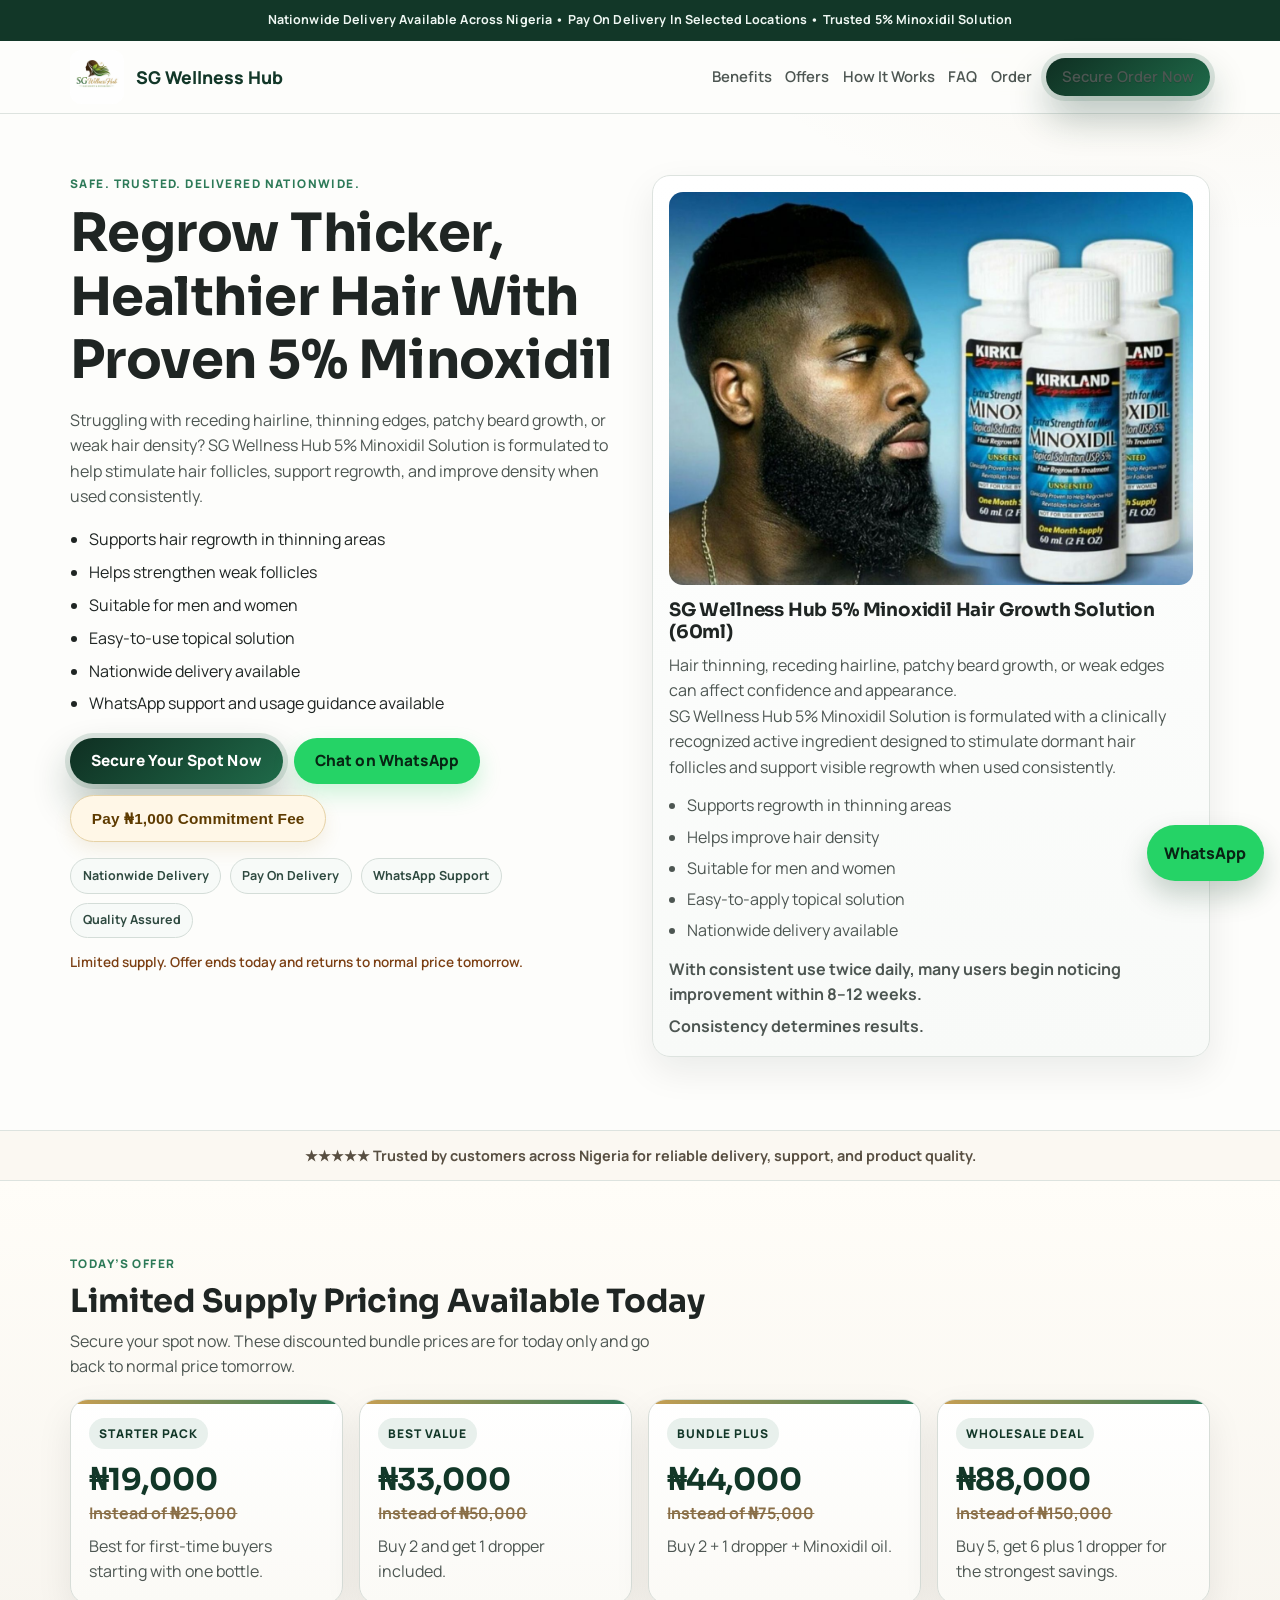
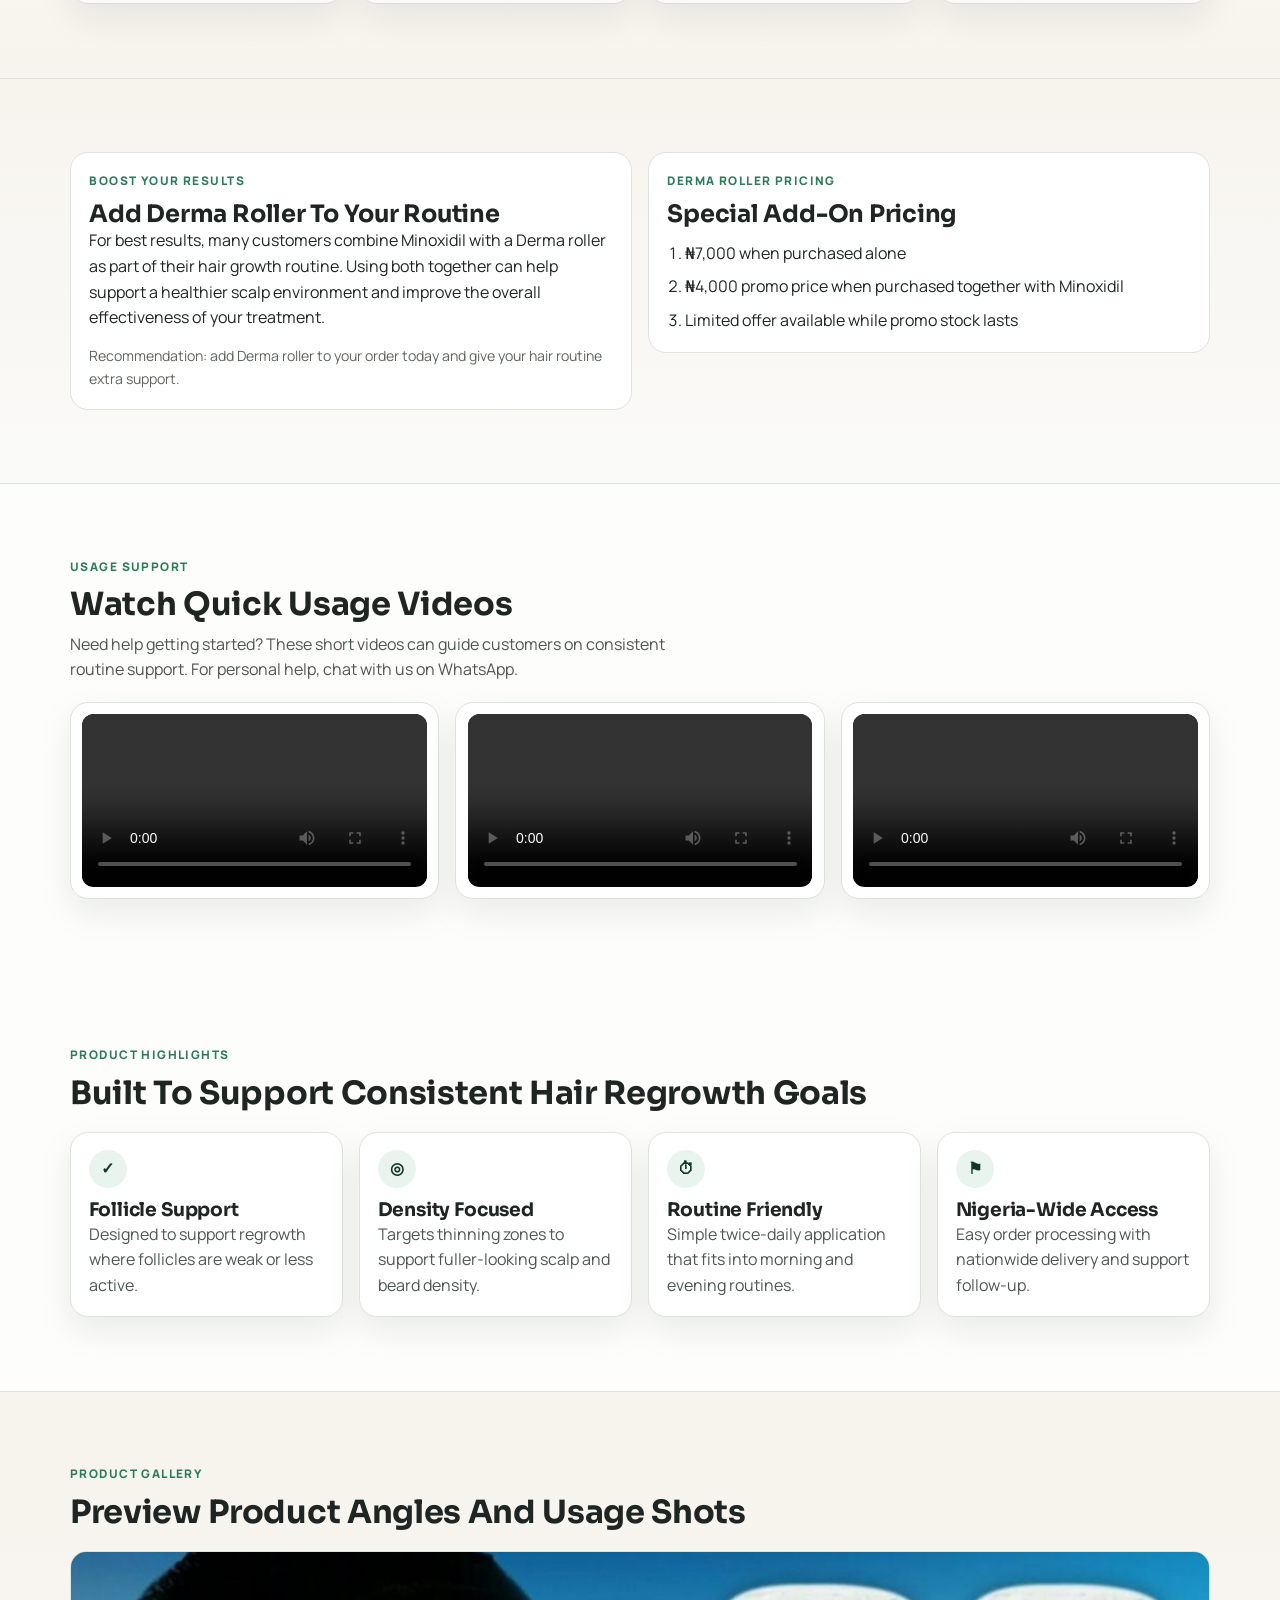
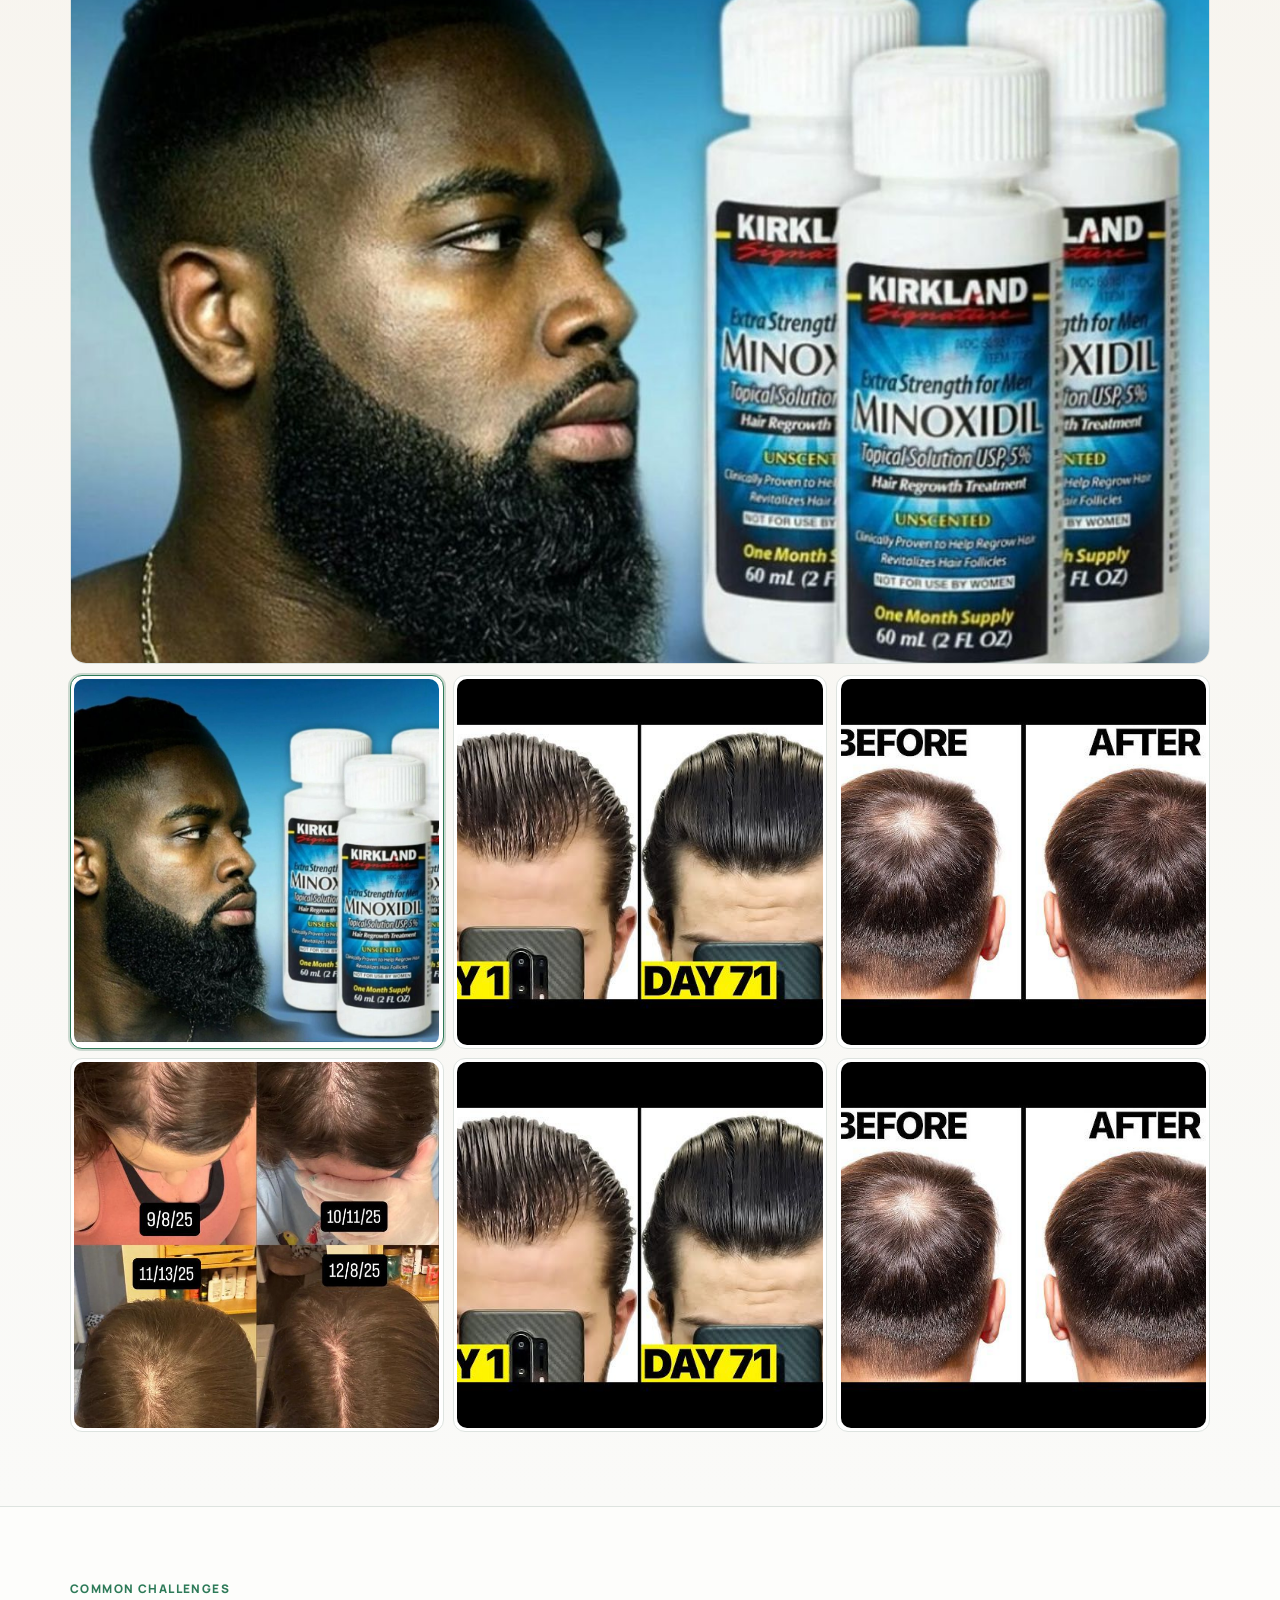
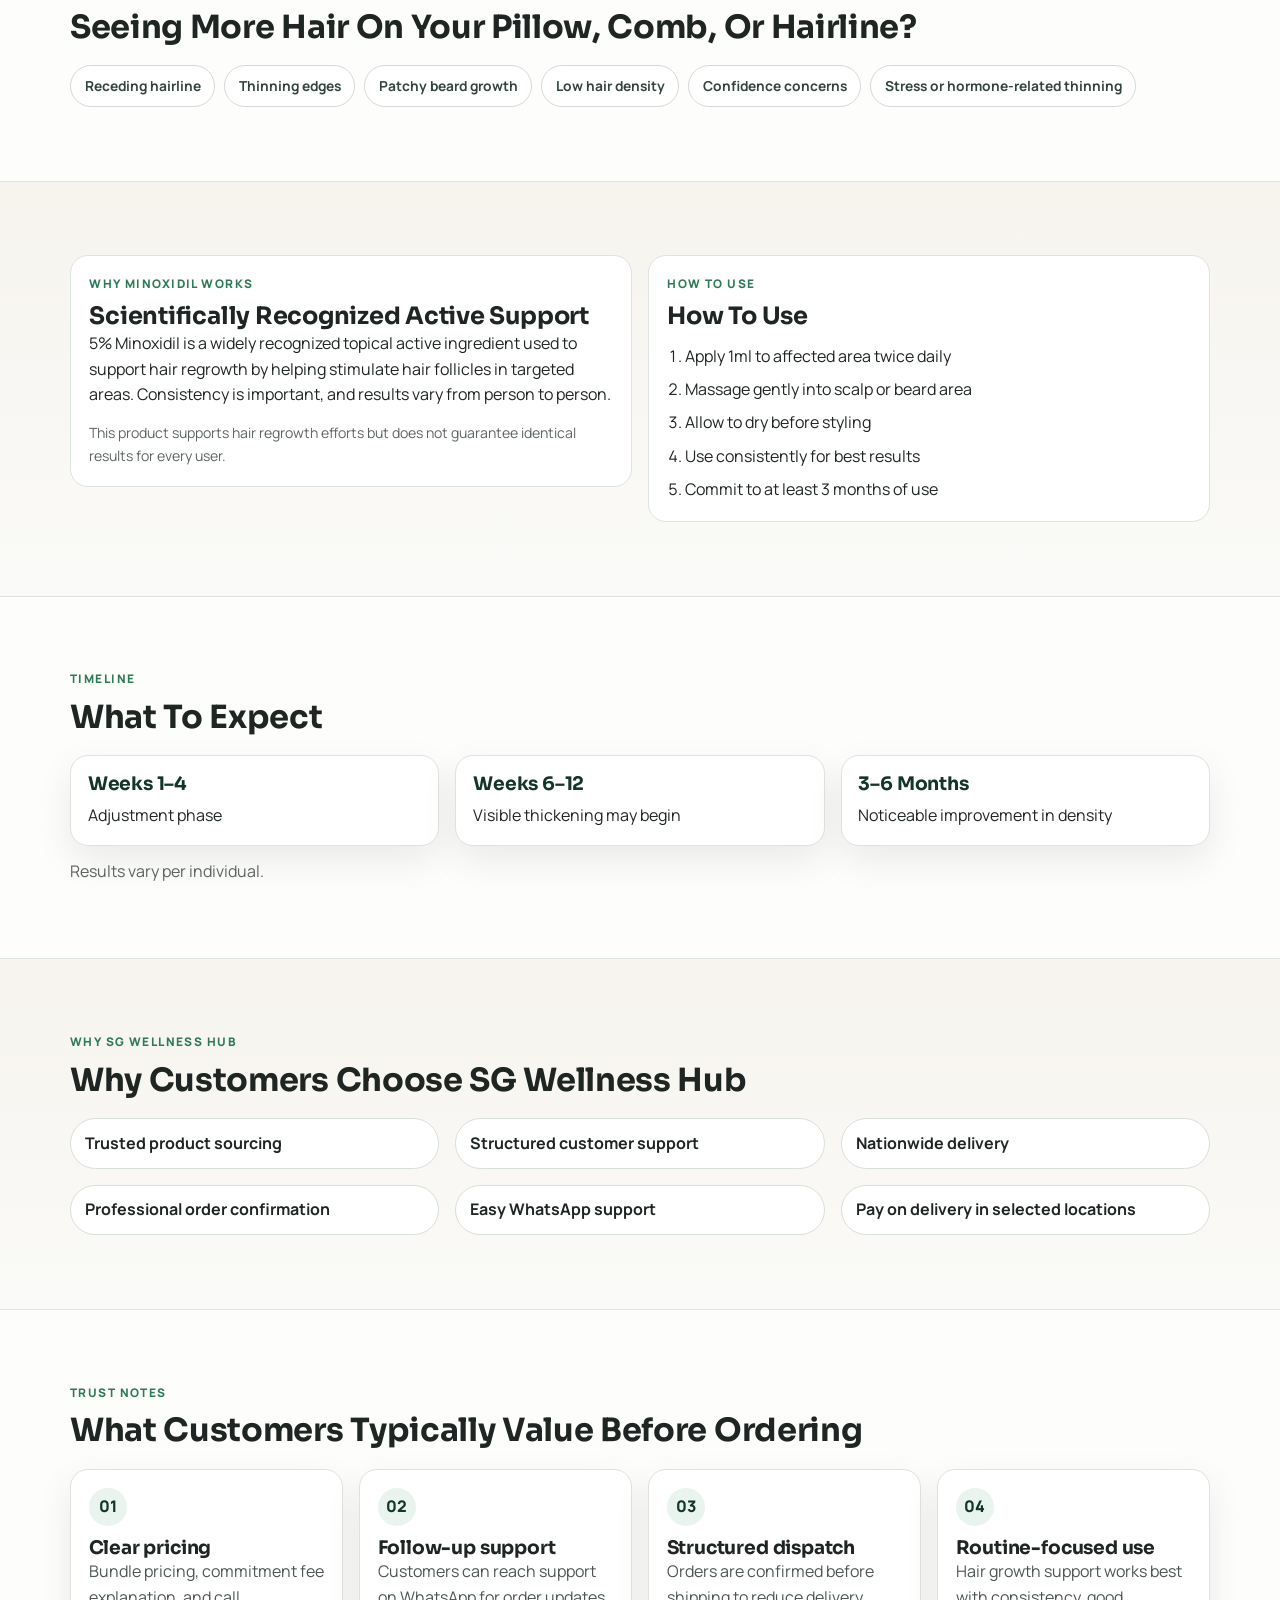
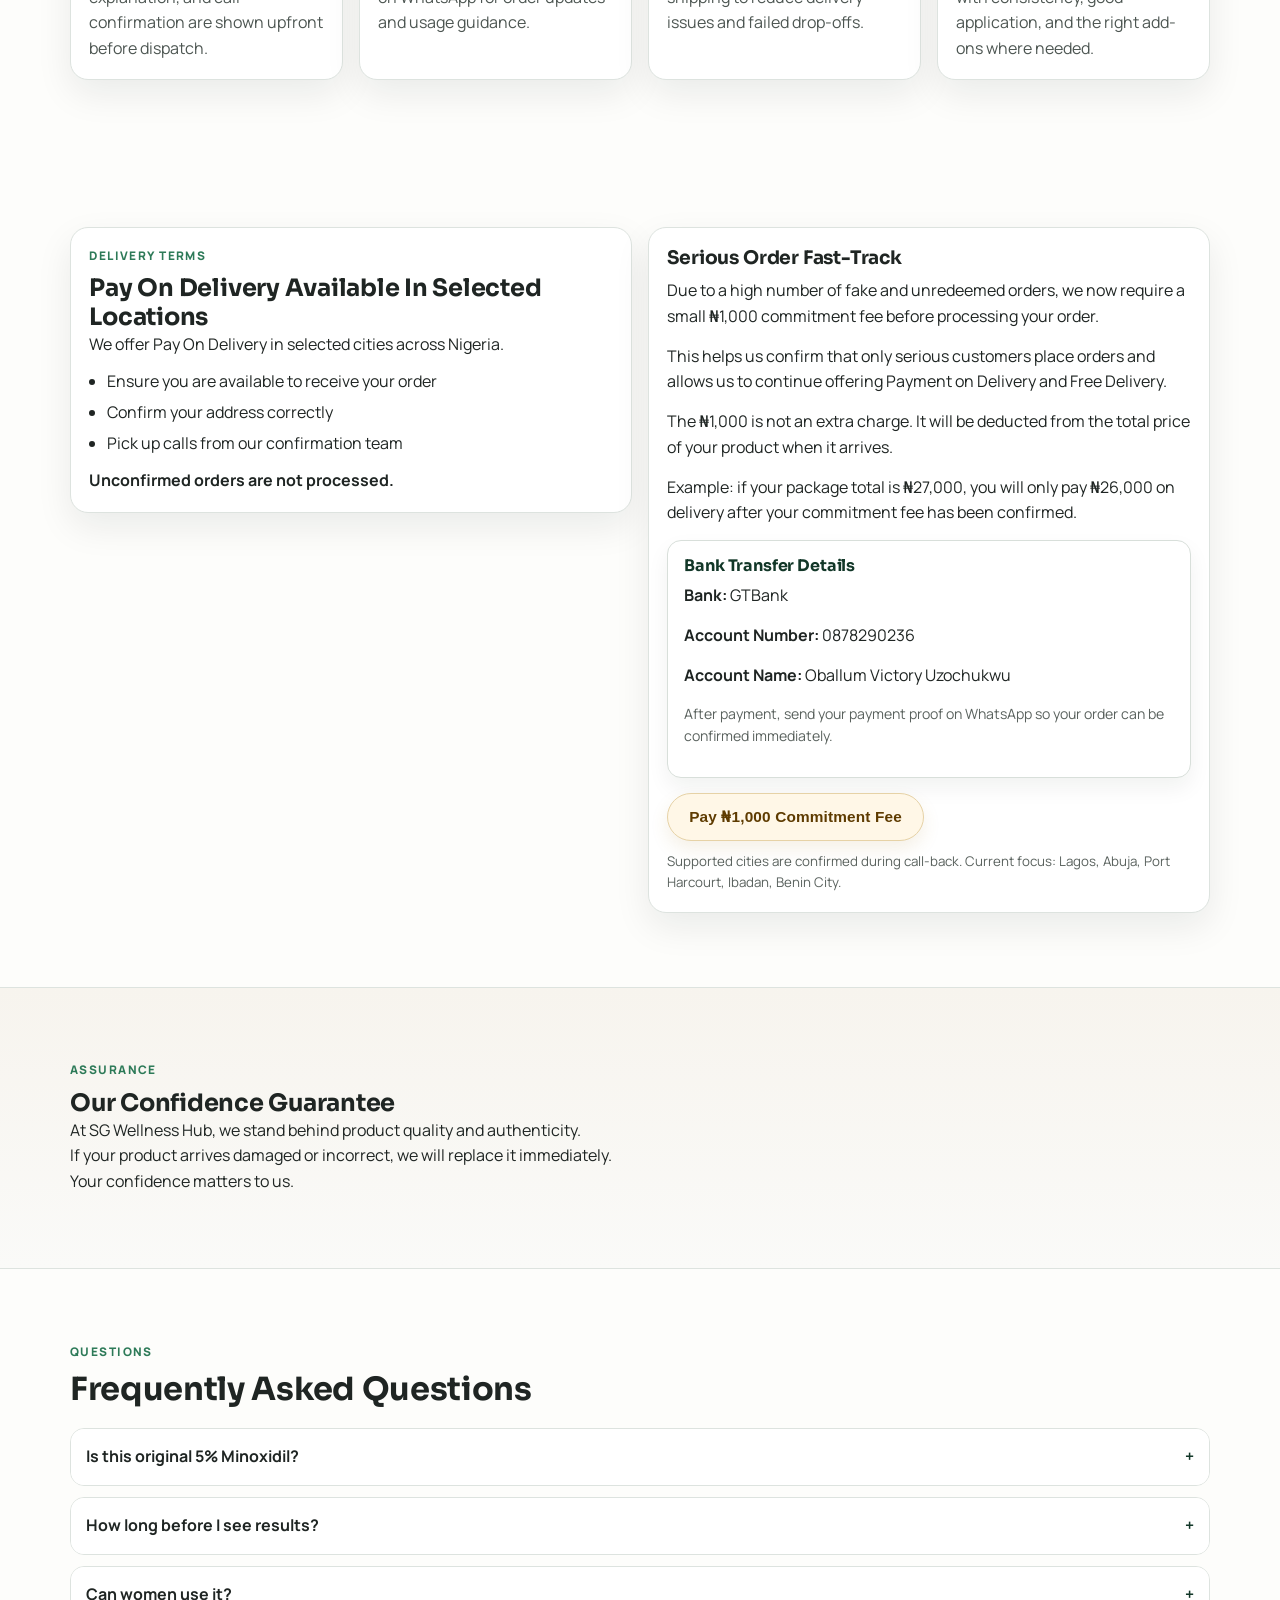
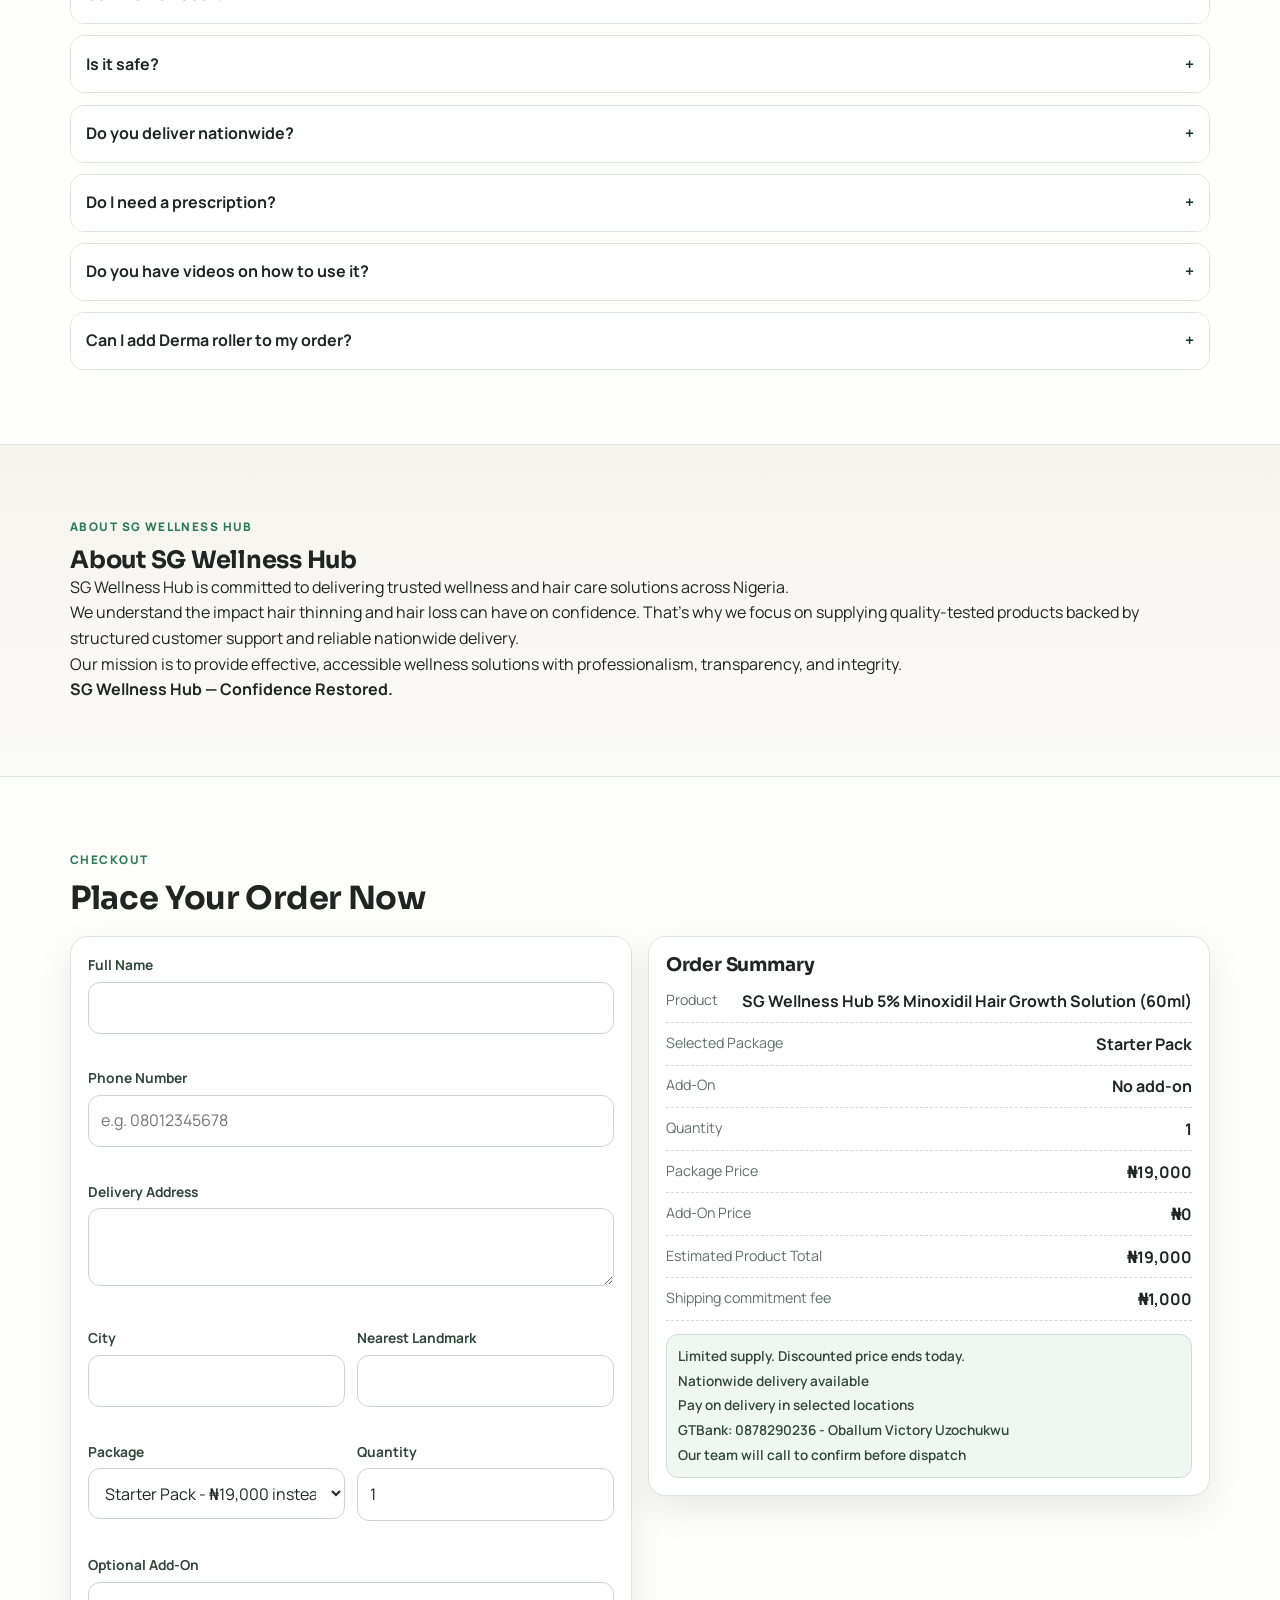
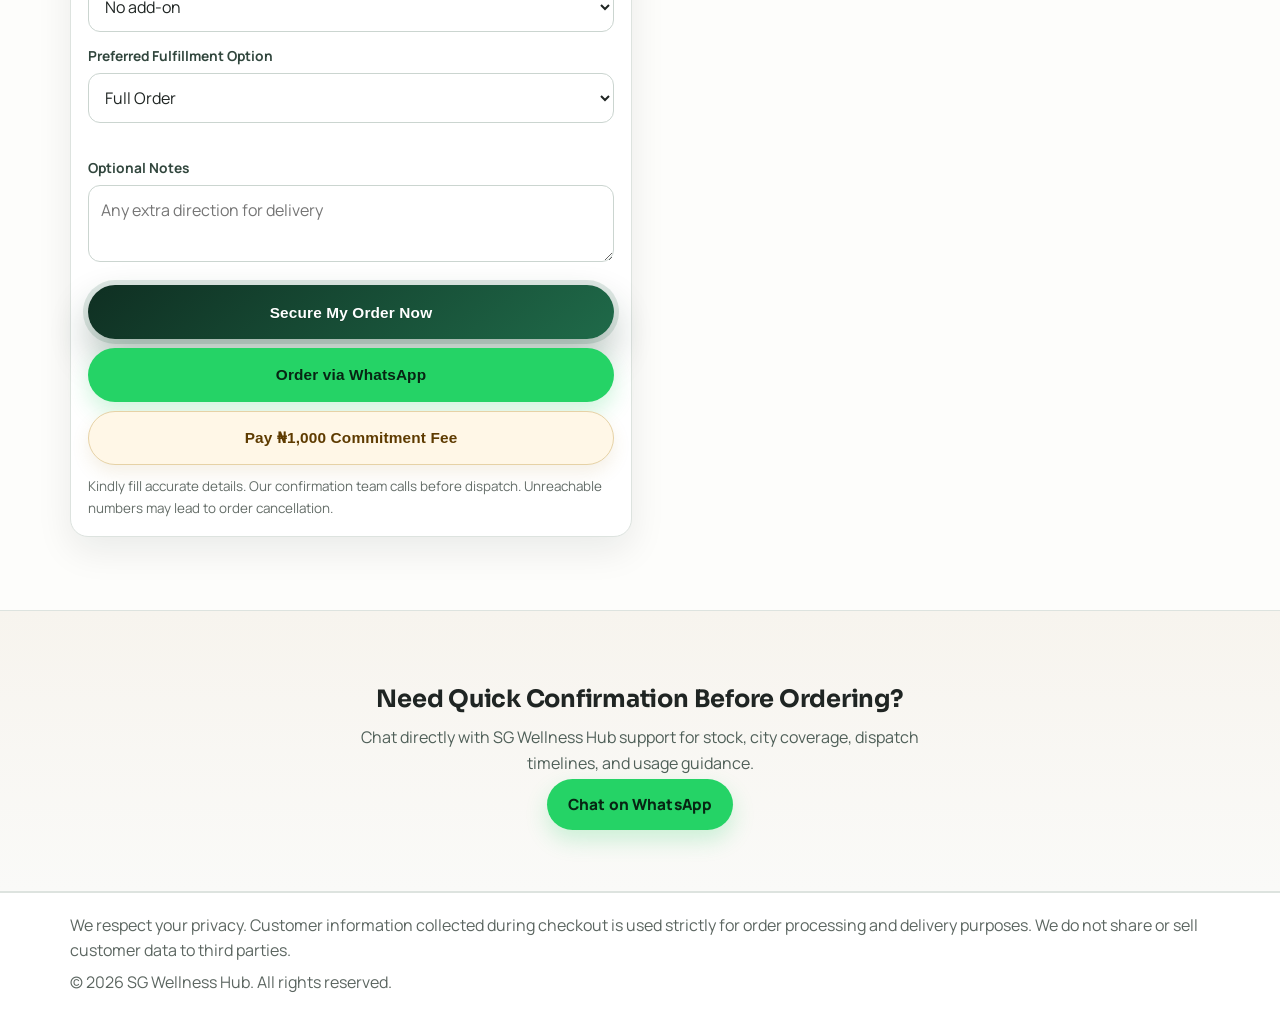
==== index.html @ b61ea3b2 "Add bank transfer details for commitment fee payments" ====
<!DOCTYPE html>
<html lang="en">
  <head>
    <!--
      SG Wellness Hub Minoxidil Landing Page
      Quick edit guide:
      1) Replace gallery images in /images with these names:
         - images/product-main.jpg
         - images/product-2.jpg
         - images/product-3.jpg
         - images/product-4.jpg
         - images/usage-1.jpg
         - images/benefit-1.jpg
      2) Update business settings in script.js:
         - WHATSAPP_NUMBER
         - PAYSTACK_PUBLIC_KEY
         - PRODUCT_PRICE
         - SHIPPING_FEE
         - DELIVERY_CITIES
      3) Optional favicon: replace images/favicon.png
      4) Brand logo path is set to images/logo.jpeg
    -->
    <meta charset="UTF-8" />
    <meta name="viewport" content="width=device-width, initial-scale=1.0" />
    <title>SG Wellness Hub 5% Minoxidil | Hair Growth Solution Nigeria</title>
    <meta
      name="description"
      content="Order SG Wellness Hub 5% Minoxidil Hair Growth Solution (60ml). Nationwide delivery in Nigeria, pay on delivery in selected locations, WhatsApp support, and optional ₦1,000 commitment fee."
    />
    <meta
      name="keywords"
      content="Minoxidil Nigeria, hair growth solution Nigeria, receding hairline treatment, beard growth Nigeria, SG Wellness Hub, pay on delivery hair product"
    />
    <meta property="og:title" content="SG Wellness Hub 5% Minoxidil Hair Growth Solution (60ml)" />
    <meta
      property="og:description"
      content="Regrow thicker, healthier hair with trusted 5% Minoxidil. Fast nationwide delivery across Nigeria."
    />
    <meta property="og:type" content="website" />
    <meta property="og:image" content="images/product-main.jpg" />
    <meta property="og:locale" content="en_NG" />
    <meta name="theme-color" content="#123728" />
    <link rel="icon" type="image/png" href="images/favicon.png" />
    <link rel="preconnect" href="https://fonts.googleapis.com" />
    <link rel="preconnect" href="https://fonts.gstatic.com" crossorigin />
    <link
      href="https://fonts.googleapis.com/css2?family=Manrope:wght@400;500;600;700;800&family=Sora:wght@500;600;700&display=swap"
      rel="stylesheet"
    />
    <link rel="stylesheet" href="style.css" />
    <script src="https://js.paystack.co/v1/inline.js" defer></script>
    <script src="script.js" defer></script>
  </head>
  <body>
    <div class="announcement-bar" role="status">
      Nationwide Delivery Available Across Nigeria • Pay On Delivery In Selected Locations • Trusted 5% Minoxidil Solution
    </div>

    <header class="site-header">
      <div class="container header-wrap">
        <a href="#top" class="brand" id="top" aria-label="SG Wellness Hub home">
          <img src="images/logo.jpeg" alt="SG Wellness Hub logo" class="brand-logo" data-fallback-label="SG Wellness Hub" />
          <span class="brand-text">SG Wellness Hub</span>
        </a>
        <button class="menu-toggle" aria-expanded="false" aria-controls="site-nav" aria-label="Toggle navigation">
          <span></span><span></span><span></span>
        </button>
        <nav id="site-nav" class="site-nav" aria-label="Main Navigation">
          <a href="#benefits">Benefits</a>
          <a href="#offers">Offers</a>
          <a href="#how-it-works">How It Works</a>
          <a href="#faq">FAQ</a>
          <a href="#order">Order</a>
          <a href="#order" class="btn btn-small btn-primary btn-order-glow">Secure Order Now</a>
        </nav>
      </div>
    </header>

    <main>
      <section class="hero section">
        <div class="container hero-grid">
          <div class="hero-content reveal">
            <p class="eyebrow">Safe. Trusted. Delivered Nationwide.</p>
            <h1>Regrow Thicker, Healthier Hair With Proven 5% Minoxidil</h1>
            <p class="hero-support">
              Struggling with receding hairline, thinning edges, patchy beard growth, or weak hair density? SG Wellness Hub 5% Minoxidil Solution is formulated to help stimulate hair follicles, support regrowth, and improve density when used consistently.
            </p>
            <ul class="hero-points">
              <li>Supports hair regrowth in thinning areas</li>
              <li>Helps strengthen weak follicles</li>
              <li>Suitable for men and women</li>
              <li>Easy-to-use topical solution</li>
              <li>Nationwide delivery available</li>
              <li>WhatsApp support and usage guidance available</li>
            </ul>
            <div class="hero-cta-wrap">
              <a class="btn btn-primary btn-order-glow" href="#order">Secure Your Spot Now</a>
              <a class="btn btn-whatsapp js-whatsapp-generic" href="#" data-message-type="quick">Chat on WhatsApp</a>
              <button class="btn btn-commitment js-pay-commitment" type="button">Pay ₦1,000 Commitment Fee</button>
            </div>
            <div class="trust-badges">
              <span>Nationwide Delivery</span>
              <span>Pay On Delivery</span>
              <span>WhatsApp Support</span>
              <span>Quality Assured</span>
            </div>
            <p class="urgency-note">Limited supply. Offer ends today and returns to normal price tomorrow.</p>
          </div>

          <aside class="hero-card reveal" aria-label="Product Spotlight">
            <div class="product-image-wrap">
              <img class="product-main-image" src="images/product-main.jpg" alt="SG Wellness Hub 5% Minoxidil Hair Growth Solution bottle" data-fallback-label="Product Image" />
            </div>
            <h2>SG Wellness Hub 5% Minoxidil Hair Growth Solution (60ml)</h2>
            <p>
              Hair thinning, receding hairline, patchy beard growth, or weak edges can affect confidence and appearance.
            </p>
            <p>
              SG Wellness Hub 5% Minoxidil Solution is formulated with a clinically recognized active ingredient designed to stimulate dormant hair follicles and support visible regrowth when used consistently.
            </p>
            <ul>
              <li>Supports regrowth in thinning areas</li>
              <li>Helps improve hair density</li>
              <li>Suitable for men and women</li>
              <li>Easy-to-apply topical solution</li>
              <li>Nationwide delivery available</li>
            </ul>
            <p class="hero-card-highlight">With consistent use twice daily, many users begin noticing improvement within 8–12 weeks.</p>
            <p class="hero-card-foot">Consistency determines results.</p>
          </aside>
        </div>
      </section>

      <section class="star-strip">
        <div class="container">
          <p>★★★★★ Trusted by customers across Nigeria for reliable delivery, support, and product quality.</p>
        </div>
      </section>

      <section id="offers" class="section offer-section">
        <div class="container">
          <div class="section-head reveal">
            <p class="eyebrow">Today’s Offer</p>
            <h2>Limited Supply Pricing Available Today</h2>
            <p class="offer-intro">Secure your spot now. These discounted bundle prices are for today only and go back to normal price tomorrow.</p>
          </div>
          <div class="offer-grid">
            <article class="offer-card reveal">
              <span class="offer-badge">Starter Pack</span>
              <h3>₦19,000</h3>
              <p class="offer-strike">Instead of ₦25,000</p>
              <p>Best for first-time buyers starting with one bottle.</p>
            </article>
            <article class="offer-card reveal">
              <span class="offer-badge">Best Value</span>
              <h3>₦33,000</h3>
              <p class="offer-strike">Instead of ₦50,000</p>
              <p>Buy 2 and get 1 dropper included.</p>
            </article>
            <article class="offer-card reveal">
              <span class="offer-badge">Bundle Plus</span>
              <h3>₦44,000</h3>
              <p class="offer-strike">Instead of ₦75,000</p>
              <p>Buy 2 + 1 dropper + Minoxidil oil.</p>
            </article>
            <article class="offer-card reveal">
              <span class="offer-badge">Wholesale Deal</span>
              <h3>₦88,000</h3>
              <p class="offer-strike">Instead of ₦150,000</p>
              <p>Buy 5, get 6 plus 1 dropper for the strongest savings.</p>
            </article>
          </div>
        </div>
      </section>

      <section class="section section-alt" id="upsell">
        <div class="container split-grid">
          <article class="reveal">
            <p class="eyebrow">Boost Your Results</p>
            <h2>Add Derma Roller To Your Routine</h2>
            <p>
              For best results, many customers combine Minoxidil with a Derma roller as part of their hair growth routine. Using both together can help support a healthier scalp environment and improve the overall effectiveness of your treatment.
            </p>
            <p class="compliance-note">Recommendation: add Derma roller to your order today and give your hair routine extra support.</p>
          </article>
          <article class="reveal">
            <p class="eyebrow">Derma Roller Pricing</p>
            <h2>Special Add-On Pricing</h2>
            <ol class="steps-list">
              <li>₦7,000 when purchased alone</li>
              <li>₦4,000 promo price when purchased together with Minoxidil</li>
              <li>Limited offer available while promo stock lasts</li>
            </ol>
          </article>
        </div>
      </section>

      <section class="section" id="usage-videos">
        <div class="container">
          <div class="section-head reveal">
            <p class="eyebrow">Usage Support</p>
            <h2>Watch Quick Usage Videos</h2>
            <p class="offer-intro">Need help getting started? These short videos can guide customers on consistent routine support. For personal help, chat with us on WhatsApp.</p>
          </div>
          <div class="video-grid">
            <article class="video-card reveal">
              <video controls preload="metadata" playsinline>
                <source src="images/WhatsApp Video 2026-03-18 at 1.45.44 PM.mp4" type="video/mp4" />
              </video>
            </article>
            <article class="video-card reveal">
              <video controls preload="metadata" playsinline>
                <source src="images/WhatsApp Video 2026-03-18 at 1.45.45 PM.mp4" type="video/mp4" />
              </video>
            </article>
            <article class="video-card reveal">
              <video controls preload="metadata" playsinline>
                <source src="images/WhatsApp Video 2026-03-18 at 1.45.45 PM (1).mp4" type="video/mp4" />
              </video>
            </article>
          </div>
        </div>
      </section>

      <section id="benefits" class="section">
        <div class="container">
          <div class="section-head reveal">
            <p class="eyebrow">Product Highlights</p>
            <h2>Built To Support Consistent Hair Regrowth Goals</h2>
          </div>
          <div class="benefit-grid">
            <article class="info-card reveal">
              <div class="icon-circle">✓</div>
              <h3>Follicle Support</h3>
              <p>Designed to support regrowth where follicles are weak or less active.</p>
            </article>
            <article class="info-card reveal">
              <div class="icon-circle">◎</div>
              <h3>Density Focused</h3>
              <p>Targets thinning zones to support fuller-looking scalp and beard density.</p>
            </article>
            <article class="info-card reveal">
              <div class="icon-circle">⏱</div>
              <h3>Routine Friendly</h3>
              <p>Simple twice-daily application that fits into morning and evening routines.</p>
            </article>
            <article class="info-card reveal">
              <div class="icon-circle">⚑</div>
              <h3>Nigeria-Wide Access</h3>
              <p>Easy order processing with nationwide delivery and support follow-up.</p>
            </article>
          </div>
        </div>
      </section>

      <section class="section section-alt" id="gallery">
        <div class="container reveal">
          <div class="section-head">
            <p class="eyebrow">Product Gallery</p>
            <h2>Preview Product Angles And Usage Shots</h2>
          </div>
          <div class="gallery-layout">
            <figure class="gallery-main-wrap">
              <img id="galleryMain" src="images/product-main.jpg" alt="Main product view" data-fallback-label="Main Gallery Image" />
            </figure>
            <div class="gallery-thumbs" role="list" aria-label="Product image thumbnails">
              <button class="thumb active" type="button" data-image="images/product-main.jpg" data-alt="Main product view">
                <img src="images/product-main.jpg" alt="Thumbnail of main product" data-fallback-label="Thumb 1" />
              </button>
              <button class="thumb" type="button" data-image="images/product-2.jpg" data-alt="Product side angle">
                <img src="images/product-2.jpg" alt="Thumbnail of product side angle" data-fallback-label="Thumb 2" />
              </button>
              <button class="thumb" type="button" data-image="images/product-3.jpg" data-alt="Product back angle">
                <img src="images/product-3.jpg" alt="Thumbnail of product back angle" data-fallback-label="Thumb 3" />
              </button>
              <button class="thumb" type="button" data-image="images/product-4.jpg" data-alt="Dropper and bottle closeup">
                <img src="images/product-4.jpg" alt="Thumbnail of dropper and bottle" data-fallback-label="Thumb 4" />
              </button>
              <button class="thumb" type="button" data-image="images/usage-1.jpg" data-alt="Usage demonstration">
                <img src="images/usage-1.jpg" alt="Thumbnail of usage demonstration" data-fallback-label="Thumb 5" />
              </button>
              <button class="thumb" type="button" data-image="images/benefit-1.jpg" data-alt="Hair density support visual">
                <img src="images/benefit-1.jpg" alt="Thumbnail of hair density support visual" data-fallback-label="Thumb 6" />
              </button>
            </div>
          </div>
        </div>
      </section>

      <section class="section" id="pain-points">
        <div class="container">
          <div class="section-head reveal">
            <p class="eyebrow">Common Challenges</p>
            <h2>Seeing More Hair On Your Pillow, Comb, Or Hairline?</h2>
          </div>
          <div class="pill-grid reveal">
            <span>Receding hairline</span>
            <span>Thinning edges</span>
            <span>Patchy beard growth</span>
            <span>Low hair density</span>
            <span>Confidence concerns</span>
            <span>Stress or hormone-related thinning</span>
          </div>
        </div>
      </section>

      <section id="how-it-works" class="section section-alt">
        <div class="container split-grid">
          <article class="reveal">
            <p class="eyebrow">Why Minoxidil Works</p>
            <h2>Scientifically Recognized Active Support</h2>
            <p>
              5% Minoxidil is a widely recognized topical active ingredient used to support hair regrowth by helping stimulate hair follicles in targeted areas. Consistency is important, and results vary from person to person.
            </p>
            <p class="compliance-note">
              This product supports hair regrowth efforts but does not guarantee identical results for every user.
            </p>
          </article>
          <article class="reveal">
            <p class="eyebrow">How To Use</p>
            <h2>How To Use</h2>
            <ol class="steps-list">
              <li>Apply 1ml to affected area twice daily</li>
              <li>Massage gently into scalp or beard area</li>
              <li>Allow to dry before styling</li>
              <li>Use consistently for best results</li>
              <li>Commit to at least 3 months of use</li>
            </ol>
          </article>
        </div>
      </section>

      <section class="section" id="timeline">
        <div class="container">
          <div class="section-head reveal">
            <p class="eyebrow">Timeline</p>
            <h2>What To Expect</h2>
          </div>
          <div class="timeline-grid">
            <article class="timeline-card reveal">
              <h3>Weeks 1–4</h3>
              <p>Adjustment phase</p>
            </article>
            <article class="timeline-card reveal">
              <h3>Weeks 6–12</h3>
              <p>Visible thickening may begin</p>
            </article>
            <article class="timeline-card reveal">
              <h3>3–6 Months</h3>
              <p>Noticeable improvement in density</p>
            </article>
          </div>
          <p class="timeline-note reveal">Results vary per individual.</p>
        </div>
      </section>

      <section class="section section-alt" id="why-us">
        <div class="container">
          <div class="section-head reveal">
            <p class="eyebrow">Why SG Wellness Hub</p>
            <h2>Why Customers Choose SG Wellness Hub</h2>
          </div>
          <div class="check-grid reveal">
            <p>Trusted product sourcing</p>
            <p>Structured customer support</p>
            <p>Nationwide delivery</p>
            <p>Professional order confirmation</p>
            <p>Easy WhatsApp support</p>
            <p>Pay on delivery in selected locations</p>
          </div>
        </div>
      </section>

      <section class="section" id="trust-notes">
        <div class="container">
          <div class="section-head reveal">
            <p class="eyebrow">Trust Notes</p>
            <h2>What Customers Typically Value Before Ordering</h2>
          </div>
          <div class="benefit-grid">
            <article class="info-card reveal">
              <div class="icon-circle">01</div>
              <h3>Clear pricing</h3>
              <p>Bundle pricing, commitment fee explanation, and call confirmation are shown upfront before dispatch.</p>
            </article>
            <article class="info-card reveal">
              <div class="icon-circle">02</div>
              <h3>Follow-up support</h3>
              <p>Customers can reach support on WhatsApp for order updates and usage guidance.</p>
            </article>
            <article class="info-card reveal">
              <div class="icon-circle">03</div>
              <h3>Structured dispatch</h3>
              <p>Orders are confirmed before shipping to reduce delivery issues and failed drop-offs.</p>
            </article>
            <article class="info-card reveal">
              <div class="icon-circle">04</div>
              <h3>Routine-focused use</h3>
              <p>Hair growth support works best with consistency, good application, and the right add-ons where needed.</p>
            </article>
          </div>
        </div>
      </section>

      <section class="section" id="delivery-policy">
        <div class="container split-grid">
          <article class="info-panel reveal">
            <p class="eyebrow">Delivery Terms</p>
            <h2>Pay On Delivery Available In Selected Locations</h2>
            <p>
              We offer Pay On Delivery in selected cities across Nigeria.
            </p>
            <ul>
              <li>Ensure you are available to receive your order</li>
              <li>Confirm your address correctly</li>
              <li>Pick up calls from our confirmation team</li>
            </ul>
            <p><strong>Unconfirmed orders are not processed.</strong></p>
          </article>
          <article class="highlight-panel reveal">
            <h3>Serious Order Fast-Track</h3>
            <p>
              Due to a high number of fake and unredeemed orders, we now require a small ₦1,000 commitment fee before processing your order.
            </p>
            <p>
              This helps us confirm that only serious customers place orders and allows us to continue offering Payment on Delivery and Free Delivery.
            </p>
            <p>
              The ₦1,000 is not an extra charge. It will be deducted from the total price of your product when it arrives.
            </p>
            <p>
              Example: if your package total is ₦27,000, you will only pay ₦26,000 on delivery after your commitment fee has been confirmed.
            </p>
            <div class="account-card">
              <h4>Bank Transfer Details</h4>
              <p><strong>Bank:</strong> GTBank</p>
              <p><strong>Account Number:</strong> 0878290236</p>
              <p><strong>Account Name:</strong> Oballum Victory Uzochukwu</p>
              <p class="account-note">After payment, send your payment proof on WhatsApp so your order can be confirmed immediately.</p>
            </div>
            <button class="btn btn-commitment btn-order-glow js-pay-commitment" type="button">Pay ₦1,000 Commitment Fee</button>
            <small>Supported cities are confirmed during call-back. Current focus: <span id="deliveryCitiesInline">Lagos, Abuja, Port Harcourt, Ibadan, Benin City</span>.</small>
          </article>
        </div>
      </section>

      <section class="section section-alt" id="guarantee">
        <div class="container reveal">
          <p class="eyebrow">Assurance</p>
          <h2>Our Confidence Guarantee</h2>
          <p>
            At SG Wellness Hub, we stand behind product quality and authenticity.
          </p>
          <p>
            If your product arrives damaged or incorrect, we will replace it immediately.
          </p>
          <p>Your confidence matters to us.</p>
        </div>
      </section>

      <section class="section" id="faq">
        <div class="container">
          <div class="section-head reveal">
            <p class="eyebrow">Questions</p>
            <h2>Frequently Asked Questions</h2>
          </div>
          <div class="faq-list reveal" role="list">
            <article class="faq-item">
              <button class="faq-question" aria-expanded="false">Is this original 5% Minoxidil?</button>
              <div class="faq-answer" hidden>
                <p>Yes. SG Wellness Hub supplies quality-tested 5% Minoxidil formulated for effective hair regrowth support.</p>
              </div>
            </article>
            <article class="faq-item">
              <button class="faq-question" aria-expanded="false">How long before I see results?</button>
              <div class="faq-answer" hidden>
                <p>Most users begin to notice visible changes between 8–12 weeks with consistent use.</p>
              </div>
            </article>
            <article class="faq-item">
              <button class="faq-question" aria-expanded="false">Can women use it?</button>
              <div class="faq-answer" hidden>
                <p>Yes. It is suitable for both men and women experiencing hair thinning.</p>
              </div>
            </article>
            <article class="faq-item">
              <button class="faq-question" aria-expanded="false">Is it safe?</button>
              <div class="faq-answer" hidden>
                <p>5% Minoxidil is a widely recognized topical solution used globally for hair regrowth. Mild initial shedding may occur during the adjustment phase.</p>
              </div>
            </article>
            <article class="faq-item">
              <button class="faq-question" aria-expanded="false">Do you deliver nationwide?</button>
              <div class="faq-answer" hidden>
                <p>Yes. We deliver across Nigeria.</p>
              </div>
            </article>
            <article class="faq-item">
              <button class="faq-question" aria-expanded="false">Do I need a prescription?</button>
              <div class="faq-answer" hidden>
                <p>No prescription is required.</p>
              </div>
            </article>
            <article class="faq-item">
              <button class="faq-question" aria-expanded="false">Do you have videos on how to use it?</button>
              <div class="faq-answer" hidden>
                <p>Usage guidance is available through our WhatsApp support. Message us after ordering if you want help with application steps and routine support.</p>
              </div>
            </article>
            <article class="faq-item">
              <button class="faq-question" aria-expanded="false">Can I add Derma roller to my order?</button>
              <div class="faq-answer" hidden>
                <p>Yes. Derma roller is available at ₦7,000 alone or ₦4,000 when added to a Minoxidil order, subject to promo availability.</p>
              </div>
            </article>
          </div>
        </div>
      </section>

      <section class="section section-alt" id="about">
        <div class="container reveal">
          <p class="eyebrow">About SG Wellness Hub</p>
          <h2>About SG Wellness Hub</h2>
          <p>
            SG Wellness Hub is committed to delivering trusted wellness and hair care solutions across Nigeria.
          </p>
          <p>
            We understand the impact hair thinning and hair loss can have on confidence. That’s why we focus on supplying quality-tested products backed by structured customer support and reliable nationwide delivery.
          </p>
          <p>
            Our mission is to provide effective, accessible wellness solutions with professionalism, transparency, and integrity.
          </p>
          <p><strong>SG Wellness Hub — Confidence Restored.</strong></p>
        </div>
      </section>

      <section class="section" id="order">
        <div class="container">
          <div class="section-head reveal">
            <p class="eyebrow">Checkout</p>
            <h2>Place Your Order Now</h2>
          </div>

          <div class="order-layout">
            <form id="orderForm" class="order-form reveal" novalidate>
              <div class="form-row">
                <label for="fullName">Full Name</label>
                <input id="fullName" name="fullName" type="text" autocomplete="name" required />
                <small class="error" id="fullNameError"></small>
              </div>

              <div class="form-row">
                <label for="phoneNumber">Phone Number</label>
                <input id="phoneNumber" name="phoneNumber" type="tel" autocomplete="tel" required placeholder="e.g. 08012345678" />
                <small class="error" id="phoneNumberError"></small>
              </div>

              <div class="form-row">
                <label for="address">Delivery Address</label>
                <textarea id="address" name="address" rows="2" required></textarea>
                <small class="error" id="addressError"></small>
              </div>

              <div class="form-row two-col">
                <div>
                  <label for="city">City</label>
                  <input id="city" name="city" type="text" required />
                  <small class="error" id="cityError"></small>
                </div>
                <div>
                  <label for="landmark">Nearest Landmark</label>
                  <input id="landmark" name="landmark" type="text" required />
                  <small class="error" id="landmarkError"></small>
                </div>
              </div>

              <div class="form-row two-col">
                <div>
                  <label for="package">Package</label>
                  <select id="package" name="package" required>
                    <option value="starter-pack">Starter Pack - ₦19,000 instead of ₦25,000</option>
                    <option value="buy-2-get-dropper">Buy 2 + 1 Dropper - ₦33,000 instead of ₦50,000</option>
                    <option value="bundle-plus-oil">Buy 2 + 1 Dropper + Minoxidil Oil - ₦44,000 instead of ₦75,000</option>
                    <option value="wholesale-6-plus-dropper">Buy 5, Get 6 + 1 Dropper - ₦88,000 instead of ₦150,000</option>
                  </select>
                  <small class="error" id="packageError"></small>
                </div>
                <div>
                  <label for="quantity">Quantity</label>
                  <input id="quantity" name="quantity" type="number" min="1" max="20" value="1" required />
                  <small class="error" id="quantityError"></small>
                </div>
              </div>

              <div class="form-row">
                <label for="addOn">Optional Add-On</label>
                <select id="addOn" name="addOn">
                  <option value="none">No add-on</option>
                  <option value="derma-roller-bundle">Add Derma Roller - ₦4,000 with Minoxidil</option>
                  <option value="derma-roller-alone">Derma Roller Only - ₦7,000</option>
                </select>
              </div>

              <div class="form-row">
                <label for="fulfillment">Preferred Fulfillment Option</label>
                <select id="fulfillment" name="fulfillment" required>
                  <option value="Full Order">Full Order</option>
                  <option value="Pay ₦1,000 Commitment Fee First">Pay ₦1,000 Commitment Fee First</option>
                </select>
                <small class="error" id="fulfillmentError"></small>
              </div>

              <div class="form-row">
                <label for="notes">Optional Notes</label>
                <textarea id="notes" name="notes" rows="2" placeholder="Any extra direction for delivery"></textarea>
              </div>

              <div class="form-cta-group">
                <button type="submit" class="btn btn-primary btn-full btn-order-glow">Secure My Order Now</button>
                <button type="button" class="btn btn-whatsapp btn-full" id="orderViaWhatsApp">Order via WhatsApp</button>
                <button type="button" class="btn btn-commitment btn-full js-pay-commitment">Pay ₦1,000 Commitment Fee</button>
              </div>
              <p class="form-help-text">Kindly fill accurate details. Our confirmation team calls before dispatch. Unreachable numbers may lead to order cancellation.</p>
            </form>

            <aside class="order-summary reveal" aria-label="Order Summary">
              <h3>Order Summary</h3>
              <ul>
                <li><span>Product</span><strong id="summaryProduct">SG Wellness Hub 5% Minoxidil Hair Growth Solution (60ml)</strong></li>
                <li><span>Selected Package</span><strong id="summaryPackage">Starter Pack</strong></li>
                <li><span>Add-On</span><strong id="summaryAddOn">No add-on</strong></li>
                <li><span>Quantity</span><strong id="summaryQuantity">1</strong></li>
                <li><span>Package Price</span><strong id="summaryUnitPrice">₦0</strong></li>
                <li><span>Add-On Price</span><strong id="summaryAddOnPrice">₦0</strong></li>
                <li><span>Estimated Product Total</span><strong id="summaryTotal">₦0</strong></li>
                <li><span>Shipping commitment fee</span><strong id="summaryShippingFee">₦1,000</strong></li>
              </ul>
              <div class="summary-note">
                <p>Limited supply. Discounted price ends today.</p>
                <p>Nationwide delivery available</p>
                <p>Pay on delivery in selected locations</p>
                <p>GTBank: 0878290236 - Oballum Victory Uzochukwu</p>
                <p>Our team will call to confirm before dispatch</p>
              </div>
            </aside>
          </div>
        </div>
      </section>

      <section class="section section-alt" id="whatsapp-cta">
        <div class="container whatsapp-cta reveal">
          <h2>Need Quick Confirmation Before Ordering?</h2>
          <p>Chat directly with SG Wellness Hub support for stock, city coverage, dispatch timelines, and usage guidance.</p>
          <a class="btn btn-whatsapp" href="#" id="whatsappSupportBtn">Chat on WhatsApp</a>
        </div>
      </section>

    </main>

    <footer class="site-footer">
      <div class="container">
        <p>We respect your privacy. Customer information collected during checkout is used strictly for order processing and delivery purposes. We do not share or sell customer data to third parties.</p>
        <p>© <span id="year"></span> SG Wellness Hub. All rights reserved.</p>
      </div>
    </footer>

    <a href="#" class="floating-whatsapp" id="floatingWhatsapp" aria-label="Chat on WhatsApp">WhatsApp</a>

    <div class="mobile-sticky-bar" aria-label="Quick order actions">
      <a href="#order" class="btn btn-primary btn-order-glow">Order Now</a>
      <a href="#" class="btn btn-whatsapp" id="mobileWhatsAppBtn">WhatsApp</a>
      <button type="button" class="btn btn-commitment js-pay-commitment">Pay ₦1,000</button>
    </div>

    <div class="modal" id="statusModal" aria-hidden="true" role="dialog" aria-modal="true" aria-labelledby="modalTitle">
      <div class="modal-card">
        <h3 id="modalTitle">Order Details Ready</h3>
        <p id="modalMessage">Redirecting you to WhatsApp...</p>
        <div class="modal-actions">
          <button type="button" class="btn btn-primary" id="modalProceedBtn">Continue</button>
          <button type="button" class="btn btn-ghost" id="modalCloseBtn">Close</button>
        </div>
      </div>
    </div>
  </body>
</html>
---- style.css ----
:root {
  --bg: #fdfdfb;
  --surface: #ffffff;
  --surface-soft: #f7f4ee;
  --surface-muted: #f2f3f1;
  --text: #1f2523;
  --text-soft: #4d5652;
  --line: #dde3df;
  --green: #123728;
  --green-2: #1d5b3f;
  --green-3: #2d7a58;
  --warm: #efe7dc;
  --danger: #bb1f2d;
  --shadow: 0 14px 36px rgba(17, 31, 25, 0.08);
  --radius: 18px;
}

* {
  box-sizing: border-box;
}

html {
  scroll-behavior: smooth;
}

body {
  margin: 0;
  font-family: "Manrope", sans-serif;
  color: var(--text);
  background:
    radial-gradient(850px 370px at 8% -10%, rgba(29, 91, 63, 0.08), transparent 70%),
    radial-gradient(800px 360px at 96% 0%, rgba(204, 169, 117, 0.08), transparent 65%),
    var(--bg);
  line-height: 1.6;
}

h1,
h2,
h3,
h4 {
  margin: 0;
  font-family: "Sora", sans-serif;
  letter-spacing: -0.01em;
  line-height: 1.2;
}

p,
ul,
ol {
  margin: 0;
}

a {
  color: inherit;
  text-decoration: none;
}

img {
  max-width: 100%;
  display: block;
}

.container {
  width: min(1140px, calc(100% - 2rem));
  margin-inline: auto;
}

.section {
  padding: 4.6rem 0;
}

.section-alt {
  background: linear-gradient(180deg, var(--surface-soft), #fafaf8);
  border-top: 1px solid var(--line);
  border-bottom: 1px solid var(--line);
}

.announcement-bar {
  background: var(--green);
  color: #eff7f3;
  text-align: center;
  font-size: 0.78rem;
  padding: 0.65rem 1rem;
  font-weight: 700;
  letter-spacing: 0.01em;
}

.site-header {
  position: sticky;
  top: 0;
  z-index: 90;
  backdrop-filter: blur(10px);
  background: rgba(253, 253, 251, 0.9);
  border-bottom: 1px solid var(--line);
}

.header-wrap {
  min-height: 72px;
  display: flex;
  align-items: center;
  justify-content: space-between;
  gap: 1rem;
}

.brand {
  display: inline-flex;
  align-items: center;
  gap: 0.75rem;
  font-weight: 800;
  color: var(--green);
  font-size: 1.1rem;
}

.brand-logo {
  width: 54px;
  height: 54px;
  object-fit: contain;
  border-radius: 12px;
  background: #fff;
}

.brand-text {
  display: inline-block;
}

.site-nav {
  display: flex;
  align-items: center;
  gap: 0.85rem;
}

.site-nav a {
  font-weight: 600;
  color: var(--text-soft);
  font-size: 0.93rem;
}

.site-nav a:hover,
.site-nav a:focus-visible {
  color: var(--green-2);
}

.eyebrow {
  color: var(--green-3);
  text-transform: uppercase;
  letter-spacing: 0.12em;
  font-size: 0.74rem;
  font-weight: 800;
  margin-bottom: 0.55rem;
}

.hero {
  padding-top: 3.8rem;
}

.hero-grid {
  display: grid;
  gap: 1.5rem;
}

.hero-content h1 {
  font-size: clamp(1.95rem, 6vw, 3.3rem);
  margin-bottom: 0.95rem;
}

.hero-support {
  color: var(--text-soft);
  max-width: 62ch;
}

.hero-points {
  margin-top: 1.1rem;
  padding-left: 1.2rem;
  display: grid;
  gap: 0.45rem;
}

.hero-cta-wrap {
  margin-top: 1.3rem;
  display: flex;
  flex-wrap: wrap;
  gap: 0.7rem;
}

.btn {
  border: 0;
  border-radius: 999px;
  padding: 0.95rem 1.3rem;
  font-weight: 800;
  font-size: 0.96rem;
  letter-spacing: 0.01em;
  line-height: 1;
  cursor: pointer;
  transition: transform 0.2s ease, box-shadow 0.2s ease, background 0.2s ease;
}

.btn:hover,
.btn:focus-visible {
  transform: translateY(-1px);
}

.btn-primary {
  background: linear-gradient(140deg, #0f2f22, #1f6a49);
  color: #ffffff;
  box-shadow: 0 14px 28px rgba(18, 55, 40, 0.28);
  text-shadow: 0 1px 0 rgba(0, 0, 0, 0.12);
}

.btn-order-glow {
  box-shadow: 0 0 0 5px rgba(29, 91, 63, 0.14), 0 20px 38px rgba(18, 55, 40, 0.32);
  animation: ctaPulse 2.2s ease-in-out infinite;
}

.btn-whatsapp {
  background: #25d366;
  color: #072513;
  box-shadow: 0 10px 22px rgba(37, 211, 102, 0.22);
}

.btn-commitment {
  background: #fff7e7;
  color: #5e3b00;
  border: 1px solid #e6d2a6;
  box-shadow: 0 8px 18px rgba(172, 132, 47, 0.12);
}

.btn-secondary {
  background: #123728;
  color: #f4fff8;
}

.btn-ghost {
  border: 1px solid #c9d3ce;
  background: #fff;
  color: var(--text);
}

.btn-small {
  padding: 0.72rem 1rem;
  font-size: 0.88rem;
}

.btn-full {
  width: 100%;
  min-height: 54px;
}

.trust-badges {
  margin-top: 1rem;
  display: flex;
  flex-wrap: wrap;
  gap: 0.55rem;
}

.trust-badges span {
  border: 1px solid #d4ddd8;
  background: #f7faf8;
  border-radius: 999px;
  padding: 0.42rem 0.72rem;
  font-size: 0.78rem;
  font-weight: 700;
  color: #2f4a40;
}

.urgency-note {
  margin-top: 0.85rem;
  color: #7b3f13;
  font-size: 0.85rem;
  font-weight: 600;
}

.offer-section {
  background: linear-gradient(180deg, #fffdf8, #f7f4ee);
}

.offer-intro {
  margin-top: 0.5rem;
  color: var(--text-soft);
  max-width: 60ch;
}

.offer-grid {
  display: grid;
  gap: 1rem;
  margin-top: 1.2rem;
}

.offer-card {
  position: relative;
  border-radius: var(--radius);
  border: 1px solid #d7ddd8;
  background: linear-gradient(180deg, #ffffff, #fbfaf6);
  box-shadow: var(--shadow);
  padding: 1.15rem;
  overflow: hidden;
}

.offer-card::before {
  content: "";
  position: absolute;
  inset: 0 auto auto 0;
  width: 100%;
  height: 4px;
  background: linear-gradient(90deg, #c89f53, var(--green-3));
}

.offer-badge {
  display: inline-block;
  padding: 0.36rem 0.62rem;
  border-radius: 999px;
  background: #e8f0ec;
  color: var(--green);
  font-size: 0.75rem;
  font-weight: 800;
  text-transform: uppercase;
  letter-spacing: 0.08em;
}

.offer-card h3 {
  margin-top: 0.8rem;
  font-size: 1.9rem;
  color: var(--green);
}

.offer-strike {
  color: #8a6f48;
  text-decoration: line-through;
  font-weight: 700;
  margin: 0.15rem 0 0.45rem;
}

.offer-card p:last-child {
  color: var(--text-soft);
}

.video-grid {
  display: grid;
  gap: 1rem;
  margin-top: 1.2rem;
}

.video-card {
  border: 1px solid var(--line);
  border-radius: var(--radius);
  background: #fff;
  box-shadow: var(--shadow);
  padding: 0.7rem;
}

.video-card video {
  width: 100%;
  border-radius: 12px;
  background: #000;
  display: block;
}

.hero-card {
  background: linear-gradient(180deg, #ffffff, #f8faf8);
  border: 1px solid var(--line);
  border-radius: var(--radius);
  padding: 1rem;
  box-shadow: var(--shadow);
}

.product-image-wrap {
  border-radius: 14px;
  overflow: hidden;
  background: var(--surface-muted);
  aspect-ratio: 4 / 3;
  margin-bottom: 0.9rem;
}

.product-main-image {
  width: 100%;
  height: 100%;
  object-fit: cover;
}

.hero-card h2 {
  font-size: 1.15rem;
  margin-bottom: 0.6rem;
}

.hero-card p {
  color: var(--text-soft);
}

.hero-card ul {
  margin: 0.8rem 0;
  padding-left: 1.1rem;
  color: var(--text-soft);
  display: grid;
  gap: 0.35rem;
}

.hero-card-highlight {
  color: var(--green);
  font-weight: 700;
  margin-bottom: 0.4rem;
}

.hero-card-foot {
  color: #293830;
  font-weight: 700;
}

.star-strip {
  border-block: 1px solid var(--line);
  background: #fbf8f2;
}

.star-strip p {
  text-align: center;
  color: #584f42;
  font-weight: 700;
  font-size: 0.9rem;
  padding: 0.8rem 0;
}

.section-head h2 {
  font-size: clamp(1.4rem, 4vw, 2rem);
}

.benefit-grid,
.timeline-grid,
.check-grid {
  display: grid;
  gap: 1rem;
  margin-top: 1.2rem;
}

.info-card,
.timeline-card,
.info-panel,
.highlight-panel {
  border-radius: var(--radius);
  border: 1px solid var(--line);
  background: #fff;
  box-shadow: var(--shadow);
}

.info-card {
  padding: 1.1rem;
}

.icon-circle {
  width: 38px;
  height: 38px;
  border-radius: 50%;
  display: grid;
  place-items: center;
  background: #e9f4ee;
  color: var(--green);
  font-weight: 800;
  margin-bottom: 0.7rem;
}

.info-card p {
  color: var(--text-soft);
}

.gallery-layout {
  margin-top: 1.2rem;
}

.gallery-main-wrap {
  border-radius: 16px;
  overflow: hidden;
  border: 1px solid var(--line);
  background: #f2f3f1;
  margin: 0;
}

.gallery-main-wrap img {
  width: 100%;
  aspect-ratio: 16 / 10;
  object-fit: cover;
  transition: transform 0.35s ease;
}

@media (hover: hover) and (pointer: fine) {
  .gallery-main-wrap:hover img {
    transform: scale(1.08);
  }
}

.gallery-thumbs {
  display: grid;
  grid-template-columns: repeat(3, minmax(0, 1fr));
  gap: 0.6rem;
  margin-top: 0.7rem;
}

.thumb {
  border: 1px solid var(--line);
  border-radius: 12px;
  background: #fff;
  padding: 0.2rem;
  cursor: pointer;
}

.thumb img {
  width: 100%;
  aspect-ratio: 1/1;
  object-fit: cover;
  border-radius: 10px;
}

.thumb.active {
  border-color: var(--green-3);
  box-shadow: 0 0 0 2px rgba(29, 91, 63, 0.2);
}

.pill-grid {
  margin-top: 1.2rem;
  display: flex;
  flex-wrap: wrap;
  gap: 0.55rem;
}

.pill-grid span {
  background: #fff;
  border: 1px solid #d5dbd7;
  padding: 0.55rem 0.85rem;
  border-radius: 999px;
  font-weight: 700;
  font-size: 0.86rem;
  color: #33443d;
}

.split-grid {
  display: grid;
  gap: 1rem;
}

.split-grid > article {
  border: 1px solid var(--line);
  border-radius: var(--radius);
  background: #fff;
  padding: 1.15rem;
}

.compliance-note {
  margin-top: 0.9rem;
  color: #5d655f;
  font-size: 0.88rem;
}

.steps-list {
  margin-top: 0.8rem;
  padding-left: 1.1rem;
  display: grid;
  gap: 0.48rem;
}

.timeline-card {
  padding: 1.05rem;
}

.timeline-card h3 {
  color: var(--green);
  margin-bottom: 0.45rem;
}

.timeline-note {
  margin-top: 0.8rem;
  color: #5b625f;
}

.check-grid p {
  border: 1px solid #d8dfda;
  border-radius: 999px;
  padding: 0.72rem 0.88rem;
  background: #fff;
  font-weight: 700;
}

.info-panel,
.highlight-panel {
  padding: 1.2rem;
}

.info-panel ul {
  margin: 0.7rem 0;
  padding-left: 1.1rem;
  display: grid;
  gap: 0.35rem;
}

.highlight-panel h3 {
  margin-bottom: 0.55rem;
}

.highlight-panel p {
  margin-bottom: 0.9rem;
}

.highlight-panel small {
  display: block;
  margin-top: 0.65rem;
  color: #5a625e;
}

.account-card {
  margin: 0.9rem 0;
  padding: 0.95rem 1rem;
  border-radius: 14px;
  background: #fff;
  border: 1px solid #d8dfda;
  box-shadow: 0 10px 22px rgba(17, 31, 25, 0.06);
}

.account-card h4 {
  margin-bottom: 0.45rem;
  color: var(--green);
}

.account-note {
  margin-top: 0.45rem;
  color: #5a625e;
  font-size: 0.88rem;
}

.faq-list {
  margin-top: 1.2rem;
  display: grid;
  gap: 0.7rem;
}

.faq-item {
  border: 1px solid var(--line);
  border-radius: 14px;
  background: #fff;
  overflow: hidden;
}

.faq-question {
  width: 100%;
  border: 0;
  background: #fff;
  text-align: left;
  font: inherit;
  font-weight: 700;
  color: var(--text);
  padding: 0.95rem;
  cursor: pointer;
}

.faq-question::after {
  content: "+";
  float: right;
  color: var(--green);
}

.faq-question[aria-expanded="true"]::after {
  content: "−";
}

.faq-answer {
  padding: 0 0.95rem 0.95rem;
  color: var(--text-soft);
}

.order-layout {
  display: grid;
  gap: 1rem;
  margin-top: 1.2rem;
}

.order-form,
.order-summary {
  border: 1px solid var(--line);
  border-radius: var(--radius);
  background: #fff;
  box-shadow: var(--shadow);
  padding: 1.05rem;
}

.form-row {
  margin-bottom: 0.8rem;
}

.form-row label {
  font-size: 0.86rem;
  font-weight: 700;
  color: #31463d;
  display: block;
  margin-bottom: 0.35rem;
}

.form-row input,
.form-row textarea,
.form-row select {
  width: 100%;
  border: 1px solid #cbd5d0;
  border-radius: 12px;
  padding: 0.77rem;
  font: inherit;
  color: var(--text);
  background: #fff;
}

.form-row input:focus,
.form-row textarea:focus,
.form-row select:focus,
.faq-question:focus,
.btn:focus,
.btn:focus-visible {
  outline: 2px solid rgba(29, 91, 63, 0.35);
  outline-offset: 1px;
}

.form-row.two-col {
  display: grid;
  gap: 0.7rem;
}

.error {
  color: var(--danger);
  font-size: 0.76rem;
  min-height: 1.1rem;
  display: block;
  margin-top: 0.2rem;
}

.form-cta-group {
  display: grid;
  gap: 0.55rem;
  margin-top: 0.95rem;
}

.form-help-text {
  margin-top: 0.7rem;
  color: #646d68;
  font-size: 0.84rem;
}

.order-summary h3 {
  margin-bottom: 0.8rem;
}

.order-summary ul {
  list-style: none;
  padding: 0;
  margin: 0;
  display: grid;
  gap: 0.55rem;
}

.order-summary li {
  display: flex;
  justify-content: space-between;
  align-items: flex-start;
  gap: 0.6rem;
  border-bottom: 1px dashed #d4dbd7;
  padding-bottom: 0.45rem;
}

.order-summary li span {
  color: #61706a;
  font-size: 0.89rem;
}

.order-summary li strong {
  text-align: right;
}

.summary-note {
  margin-top: 0.8rem;
  padding: 0.7rem;
  border-radius: 12px;
  background: #f0f7f3;
  border: 1px solid #cfddd5;
  color: #30463d;
  font-weight: 600;
  font-size: 0.85rem;
  display: grid;
  gap: 0.18rem;
}

@keyframes ctaPulse {
  0%,
  100% {
    transform: translateY(0);
  }
  50% {
    transform: translateY(-1px);
  }
}

.whatsapp-cta {
  text-align: center;
}

.whatsapp-cta p {
  margin: 0.7rem auto 1rem;
  max-width: 62ch;
  color: #4f5f58;
}

.dashboard-head h2 {
  margin-bottom: 0.4rem;
}

.dashboard-note {
  color: #566660;
}

.dashboard-actions {
  display: flex;
  flex-wrap: wrap;
  gap: 0.6rem;
  margin: 0.9rem 0;
}

.table-wrap {
  border: 1px solid var(--line);
  border-radius: 14px;
  overflow: auto;
  background: #fff;
}

table {
  width: 100%;
  border-collapse: collapse;
  min-width: 720px;
}

th,
td {
  text-align: left;
  padding: 0.72rem;
  border-bottom: 1px solid #e6ebe8;
  font-size: 0.88rem;
}

th {
  background: #f4f7f5;
  color: #2f4339;
  font-weight: 700;
}

.site-footer {
  border-top: 1px solid var(--line);
  padding: 1.2rem 0 5.8rem;
  color: #5c6661;
  background: #fff;
}

.site-footer p + p {
  margin-top: 0.4rem;
}

.floating-whatsapp {
  position: fixed;
  right: 1rem;
  bottom: 5.1rem;
  z-index: 70;
  background: #25d366;
  color: #082414;
  font-weight: 800;
  border-radius: 999px;
  padding: 0.95rem 1.1rem;
  box-shadow: 0 14px 28px rgba(15, 57, 34, 0.22);
}

.mobile-sticky-bar {
  position: fixed;
  left: 0;
  right: 0;
  bottom: 0;
  z-index: 80;
  background: rgba(253, 253, 251, 0.96);
  border-top: 1px solid #d7dfda;
  display: grid;
  grid-template-columns: 1fr 1fr 1fr;
  gap: 0.4rem;
  padding: 0.5rem;
}

.mobile-sticky-bar .btn {
  border-radius: 12px;
  padding: 0.9rem 0.55rem;
  font-size: 0.82rem;
  font-weight: 800;
}

.menu-toggle {
  display: none;
  width: 42px;
  height: 42px;
  border: 1px solid #d5ddd8;
  border-radius: 10px;
  background: #fff;
  padding: 0.5rem;
}

.menu-toggle span {
  display: block;
  width: 100%;
  height: 2px;
  background: var(--green);
  margin: 0.23rem 0;
}

.modal {
  position: fixed;
  inset: 0;
  background: rgba(14, 24, 20, 0.5);
  display: none;
  align-items: center;
  justify-content: center;
  z-index: 130;
  padding: 1rem;
}

.modal.show {
  display: flex;
}

.modal-card {
  width: min(430px, 100%);
  background: #fff;
  border-radius: 16px;
  border: 1px solid #d8dfda;
  padding: 1rem;
}

.modal-card h3 {
  margin-bottom: 0.5rem;
}

.modal-card p {
  color: #566560;
}

.modal-actions {
  margin-top: 0.9rem;
  display: flex;
  gap: 0.55rem;
}

.image-fallback {
  display: grid;
  place-items: center;
  color: #6b7570;
  background: repeating-linear-gradient(
    -45deg,
    #eef2ef,
    #eef2ef 8px,
    #f5f7f6 8px,
    #f5f7f6 16px
  );
  font-weight: 700;
  font-size: 0.78rem;
}

.reveal {
  opacity: 0;
  transform: translateY(14px);
  transition: opacity 0.5s ease, transform 0.5s ease;
}

.reveal.in-view {
  opacity: 1;
  transform: translateY(0);
}

@media (min-width: 720px) {
  .hero-grid,
  .order-layout,
  .split-grid {
    grid-template-columns: 1fr 1fr;
    align-items: start;
  }

  .benefit-grid,
  .timeline-grid,
  .check-grid {
    grid-template-columns: repeat(2, minmax(0, 1fr));
  }

  .form-row.two-col {
    grid-template-columns: 1fr 1fr;
  }
}

@media (min-width: 980px) {
  .benefit-grid {
    grid-template-columns: repeat(4, minmax(0, 1fr));
  }

  .offer-grid {
    grid-template-columns: repeat(4, minmax(0, 1fr));
  }

  .video-grid {
    grid-template-columns: repeat(3, minmax(0, 1fr));
  }

  .timeline-grid,
  .check-grid {
    grid-template-columns: repeat(3, minmax(0, 1fr));
  }

  .mobile-sticky-bar {
    display: none;
  }

  .site-footer {
    padding-bottom: 2rem;
  }

  .floating-whatsapp {
    bottom: 1.2rem;
  }
}


@media (max-width: 860px) {
  .menu-toggle {
    display: inline-block;
  }

  .site-nav {
    position: absolute;
    top: calc(100% + 1px);
    right: 1rem;
    left: 1rem;
    border: 1px solid #d4ddd8;
    background: #fff;
    border-radius: 14px;
    padding: 0.9rem;
    display: none;
    flex-direction: column;
    align-items: stretch;
    box-shadow: var(--shadow);
  }

  .site-nav.open {
    display: flex;
  }

  .site-nav a {
    padding: 0.35rem 0;
  }
}
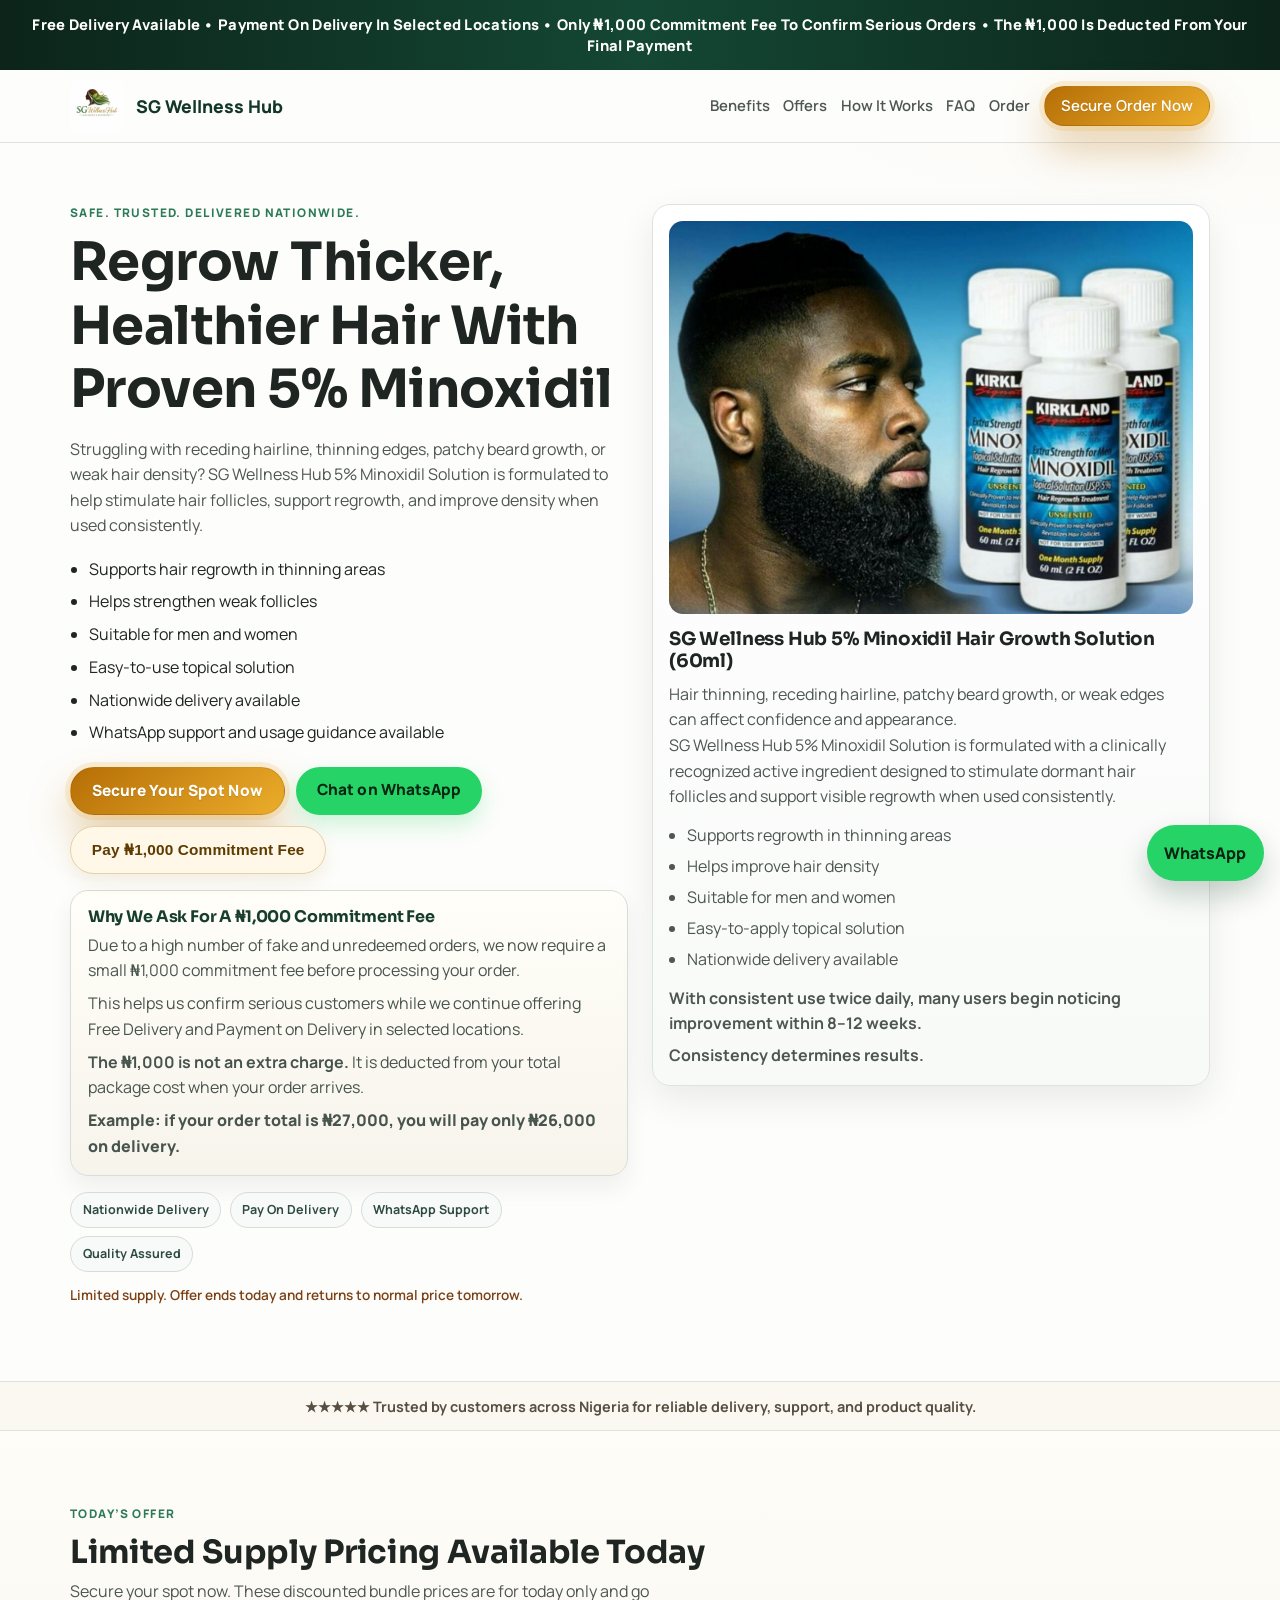
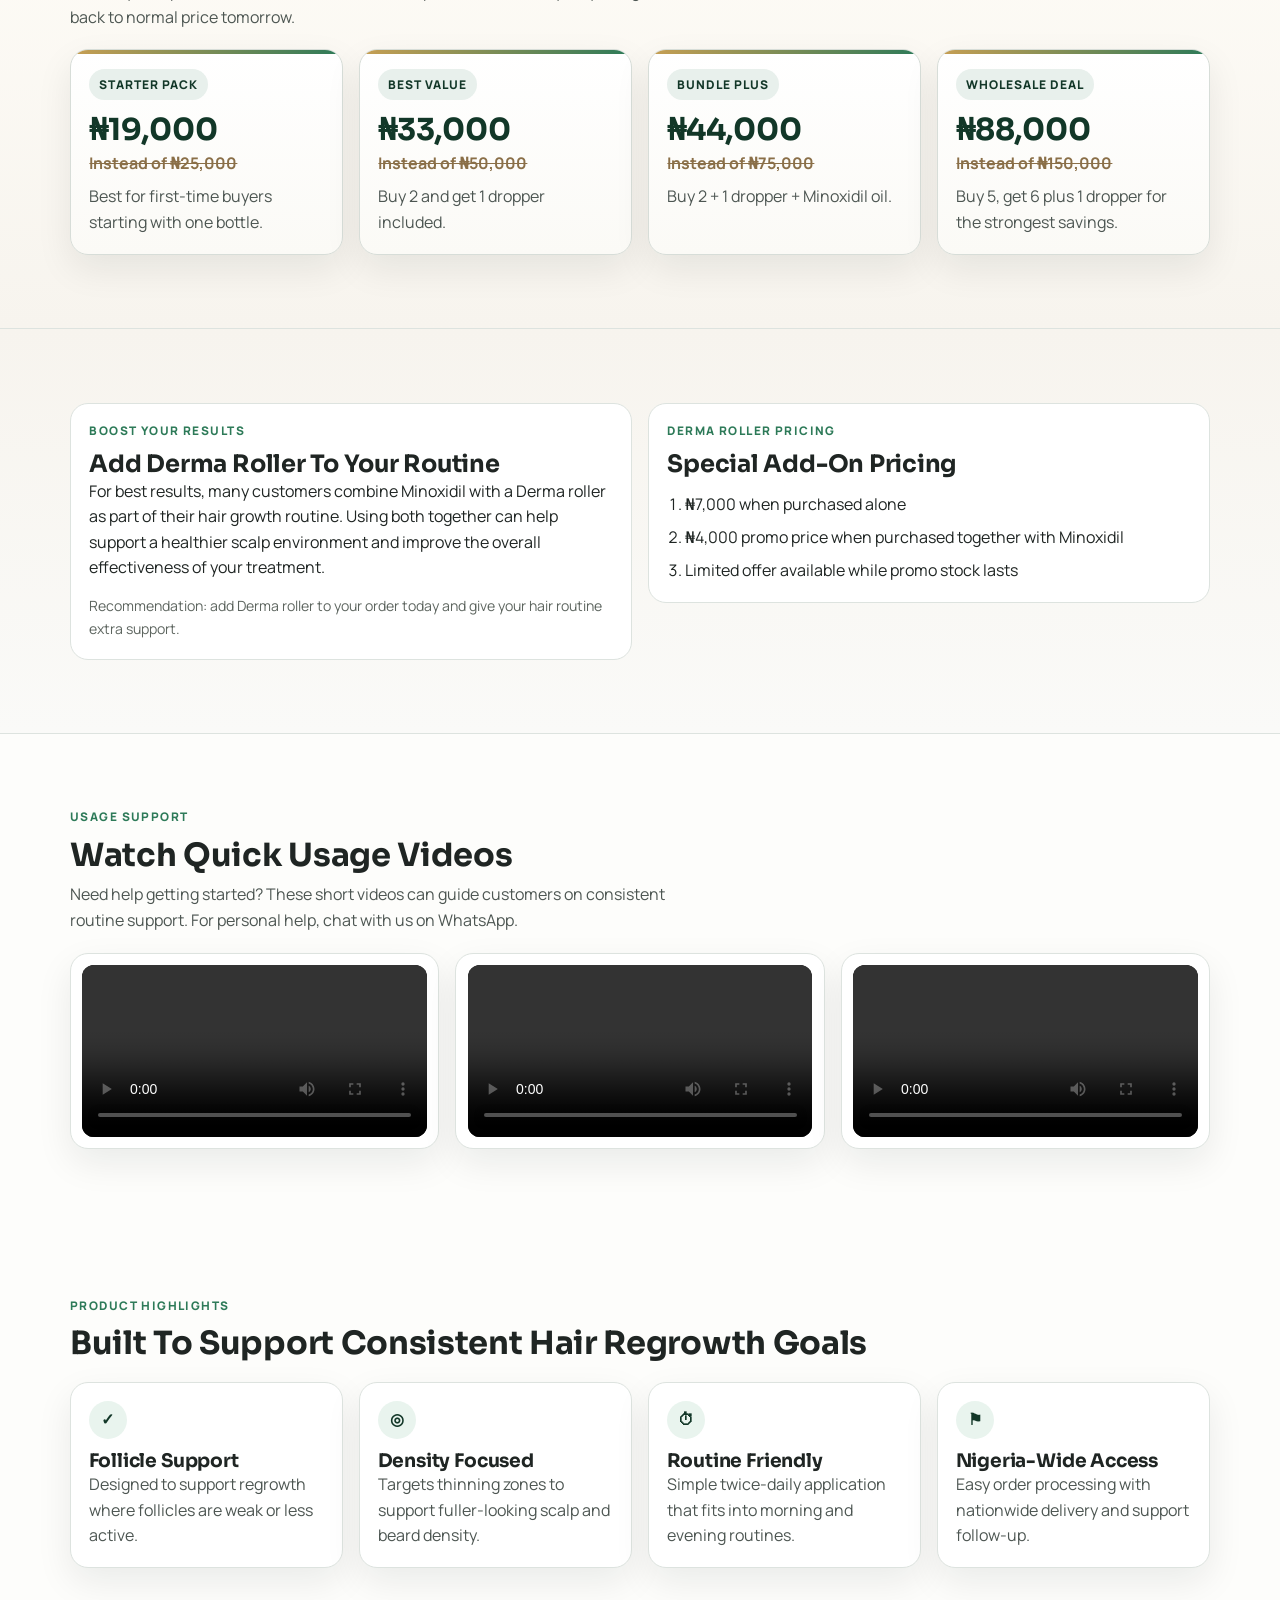
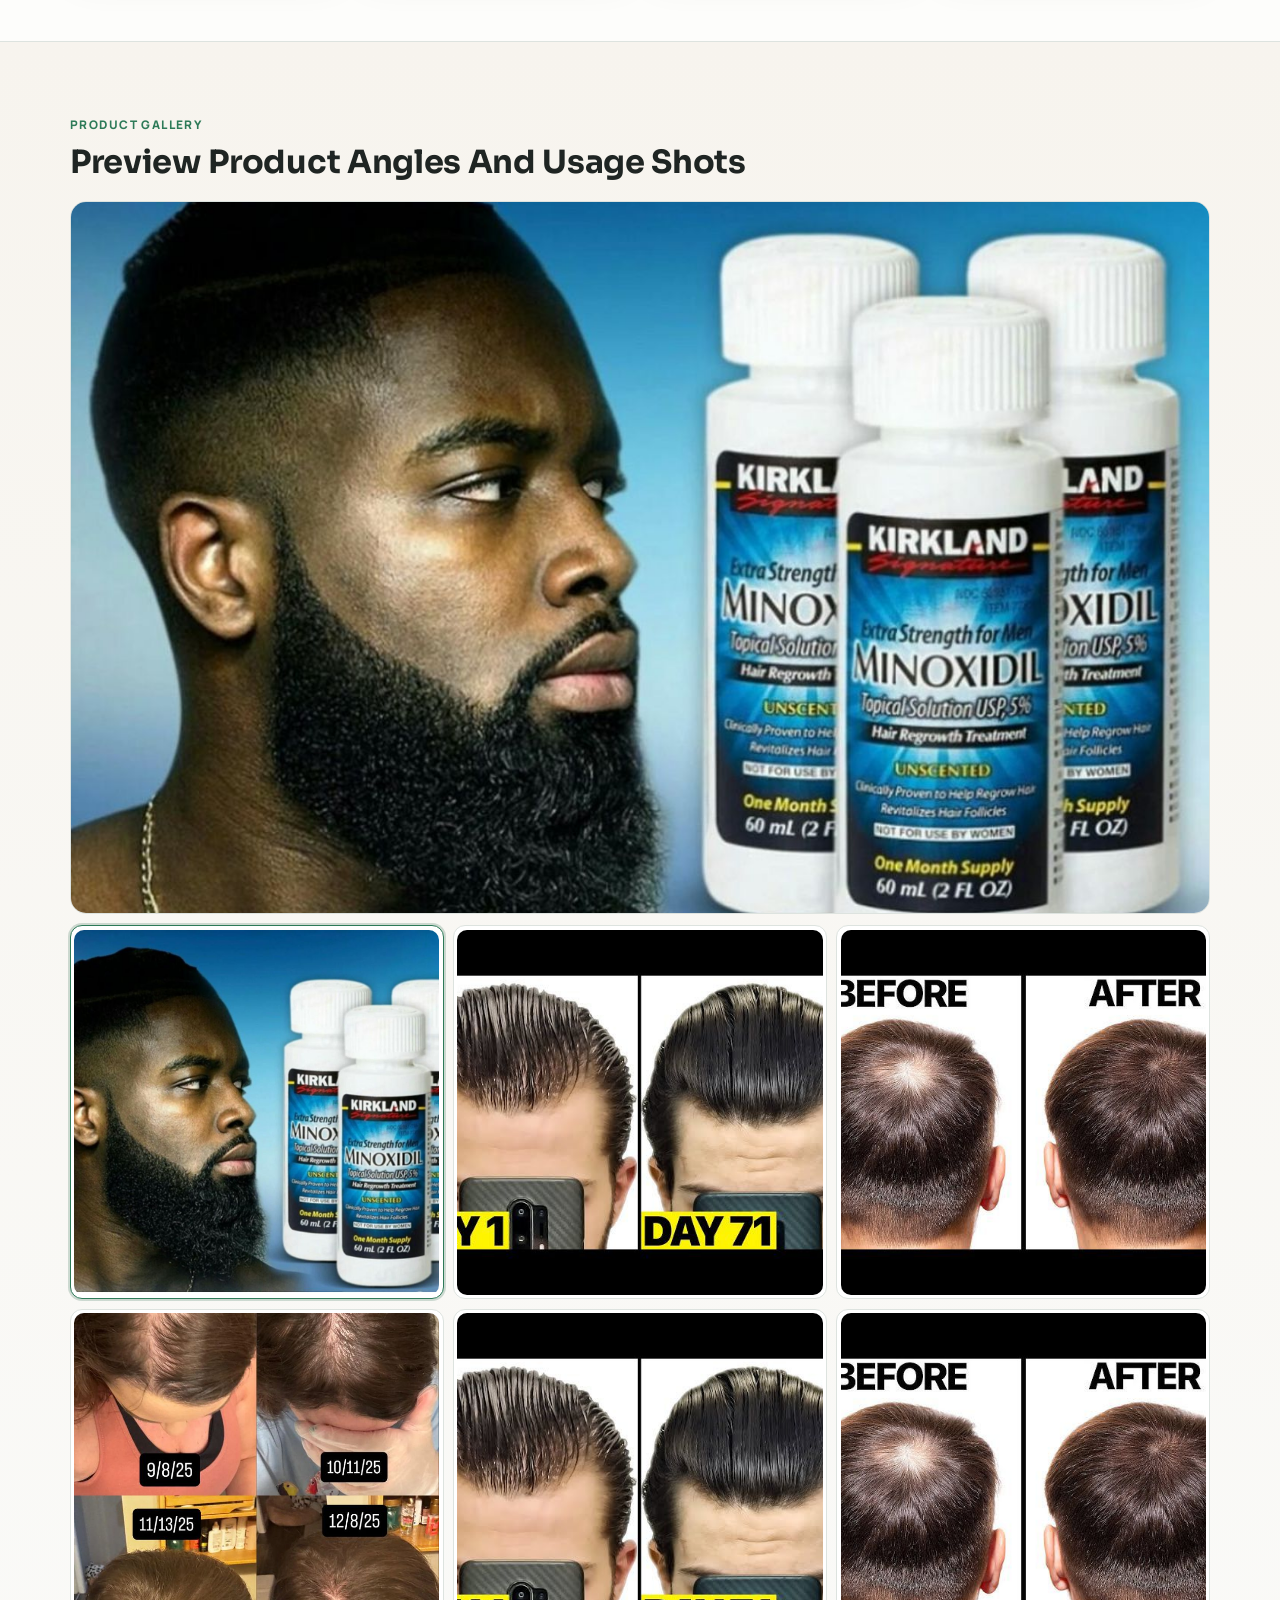
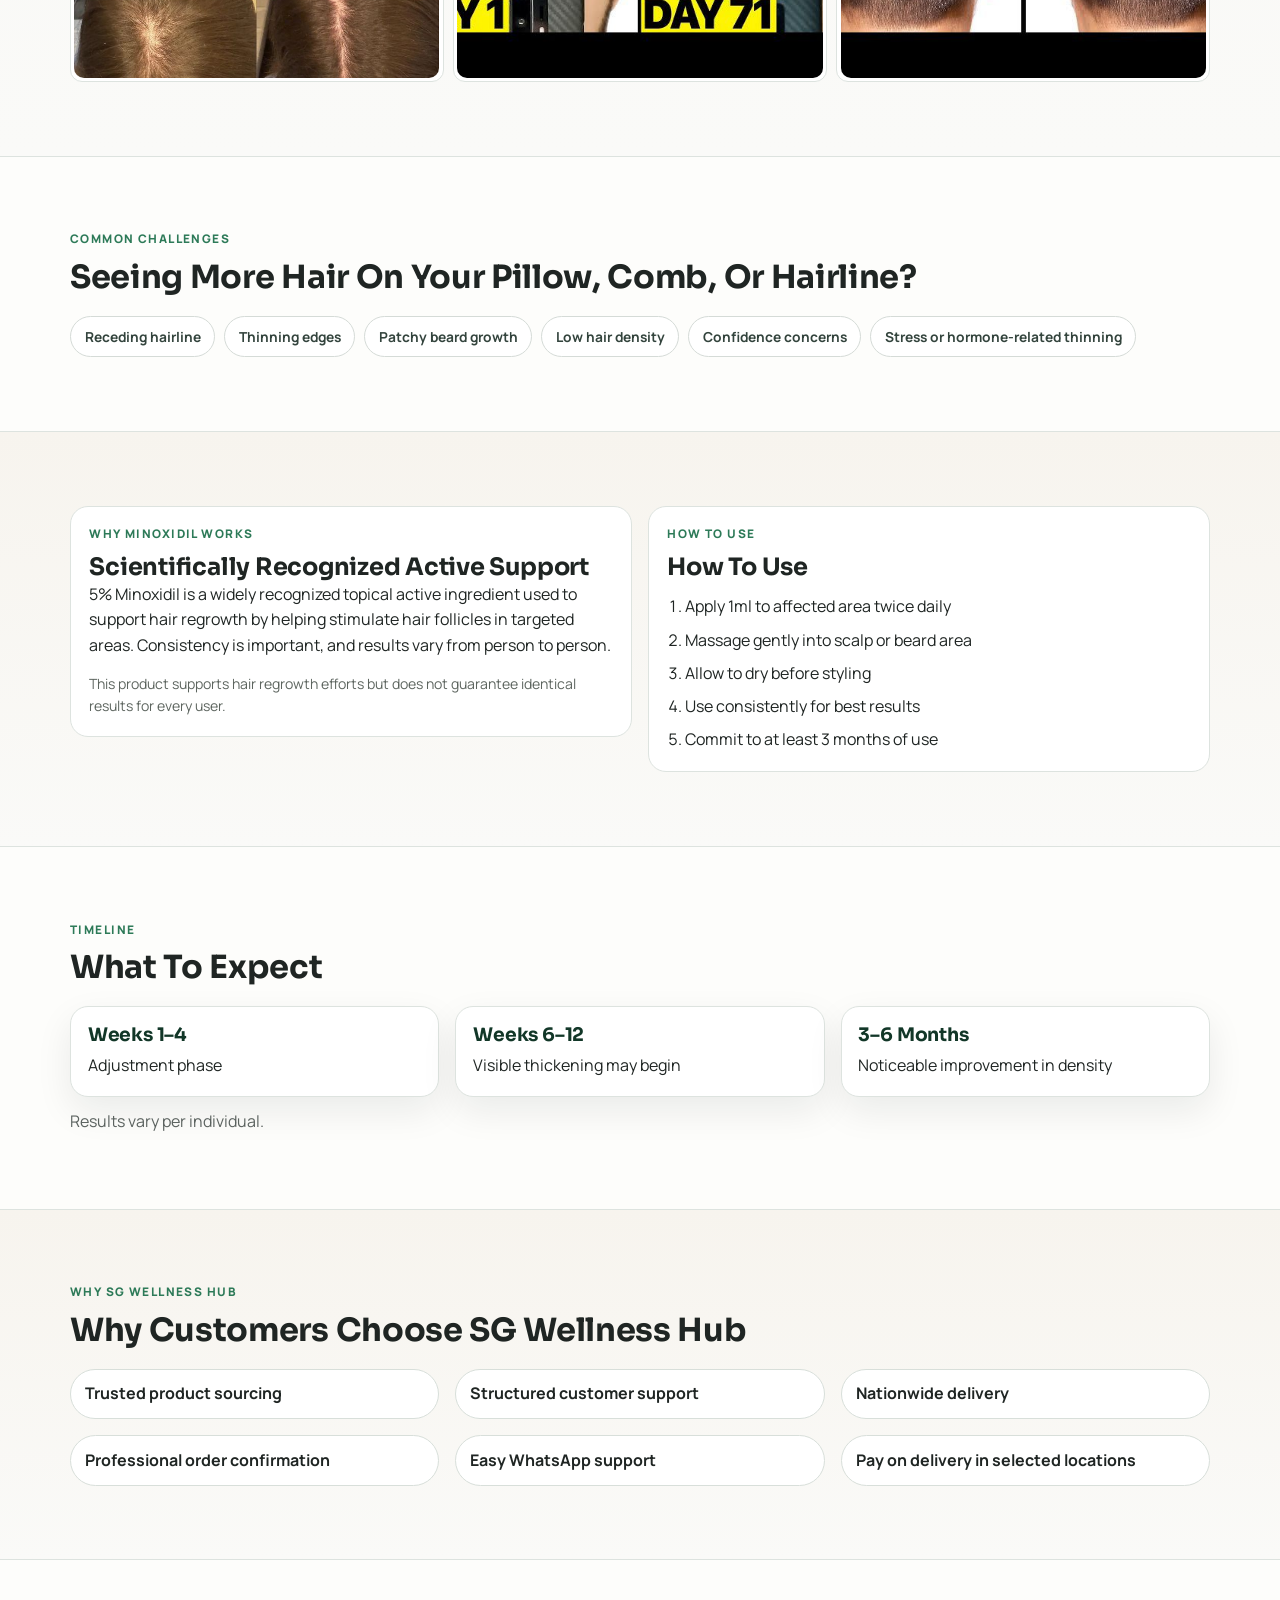
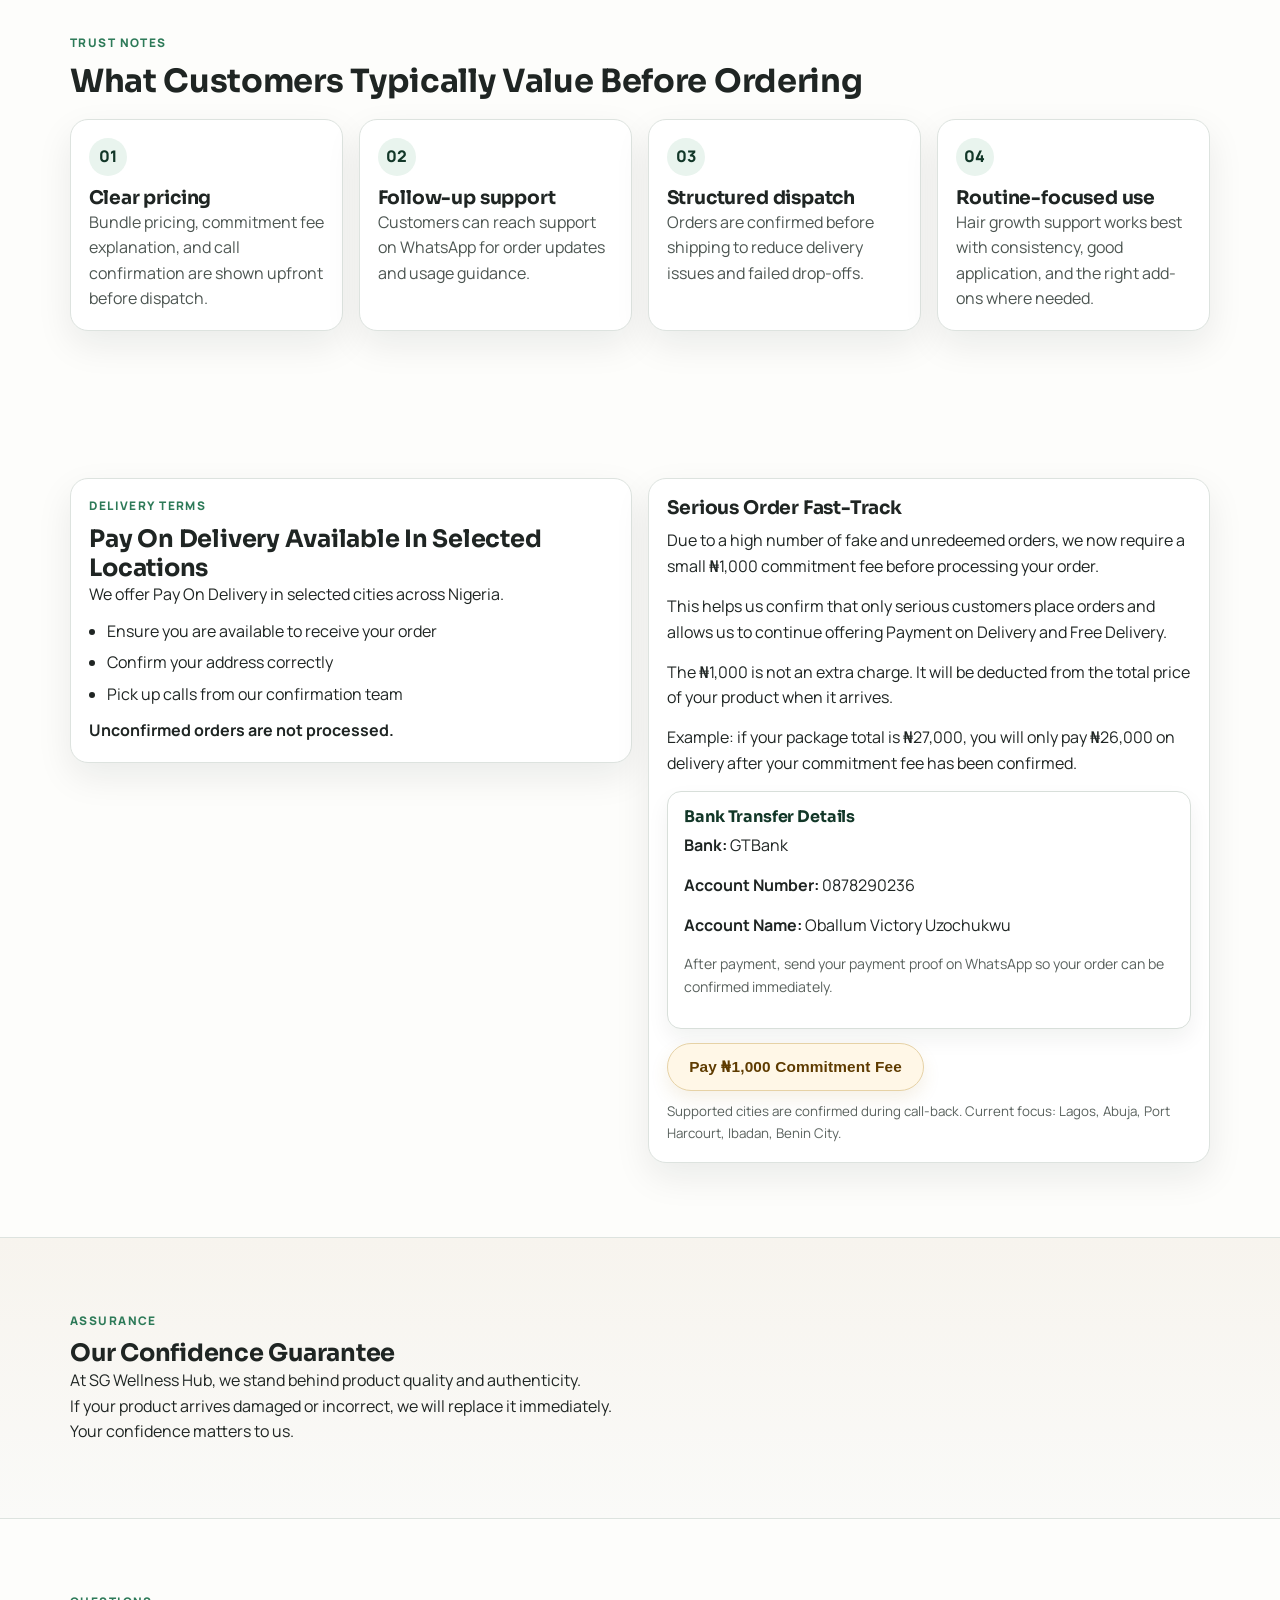
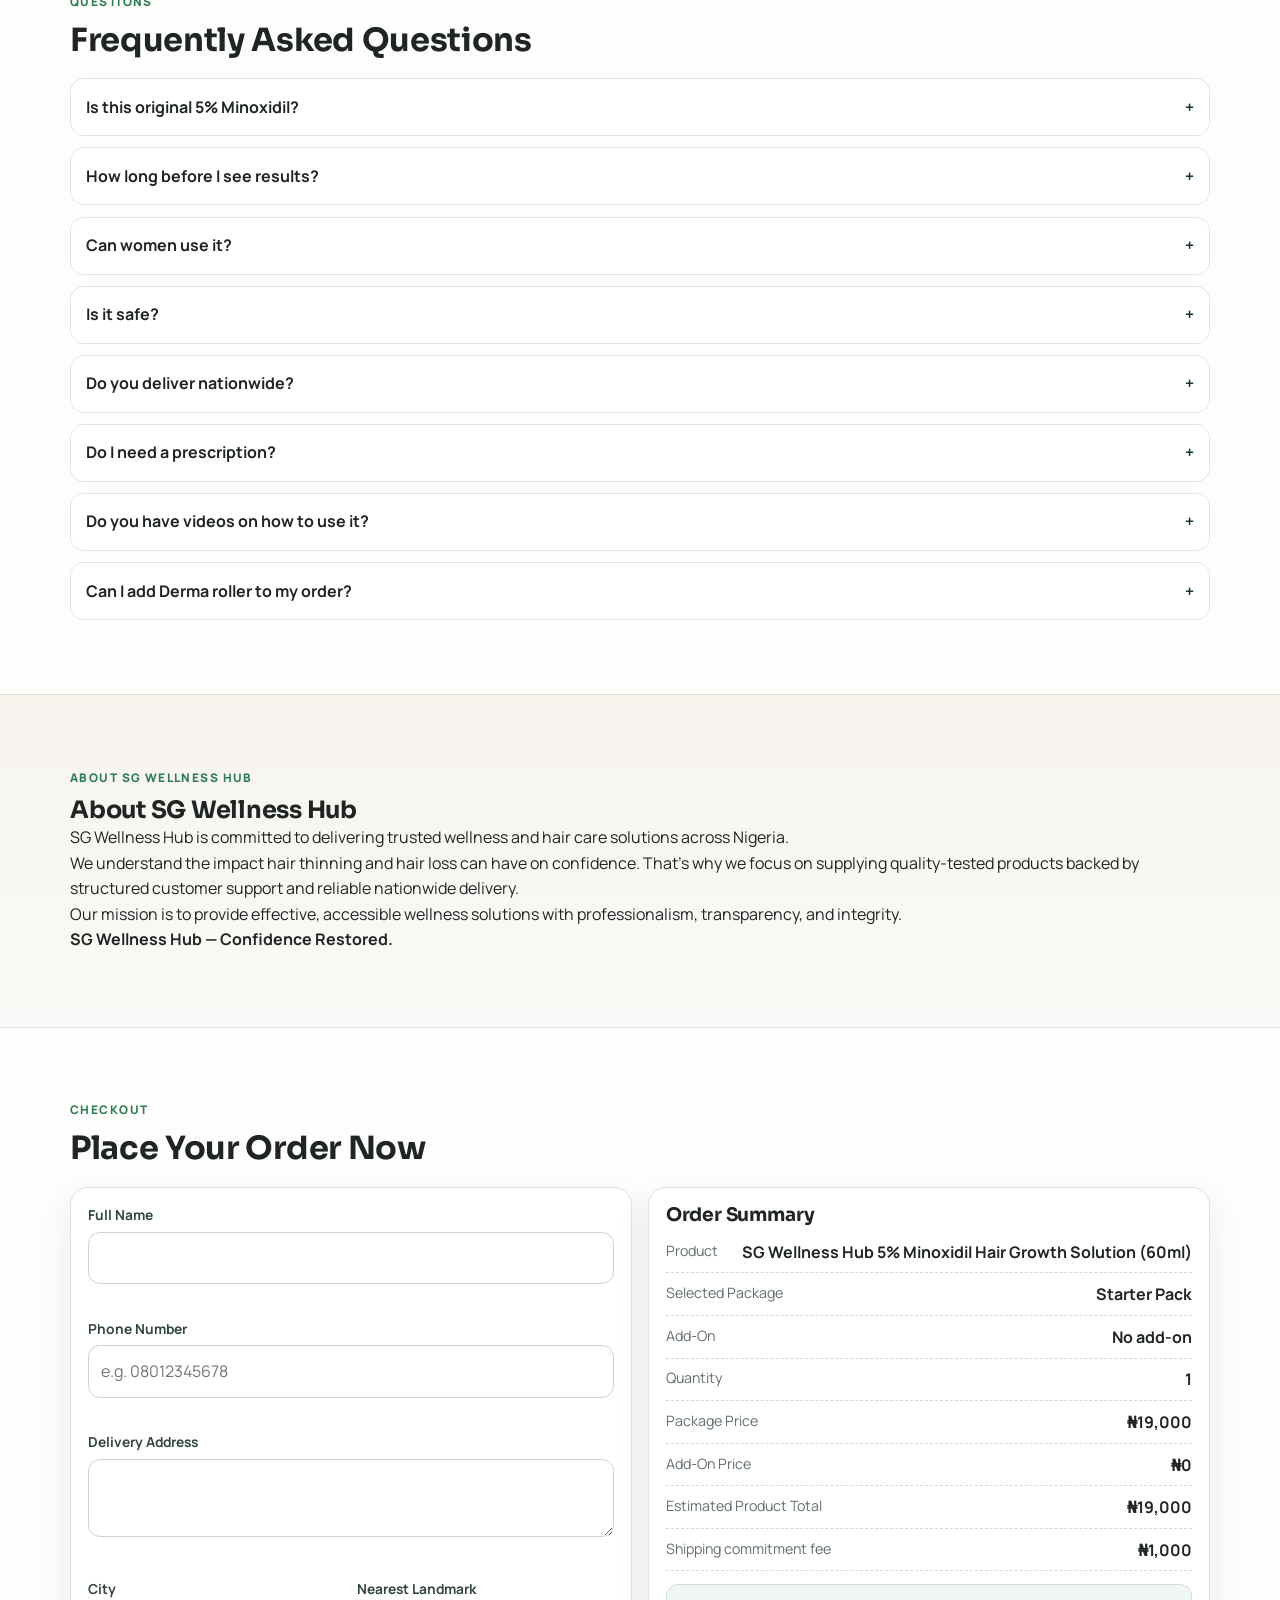
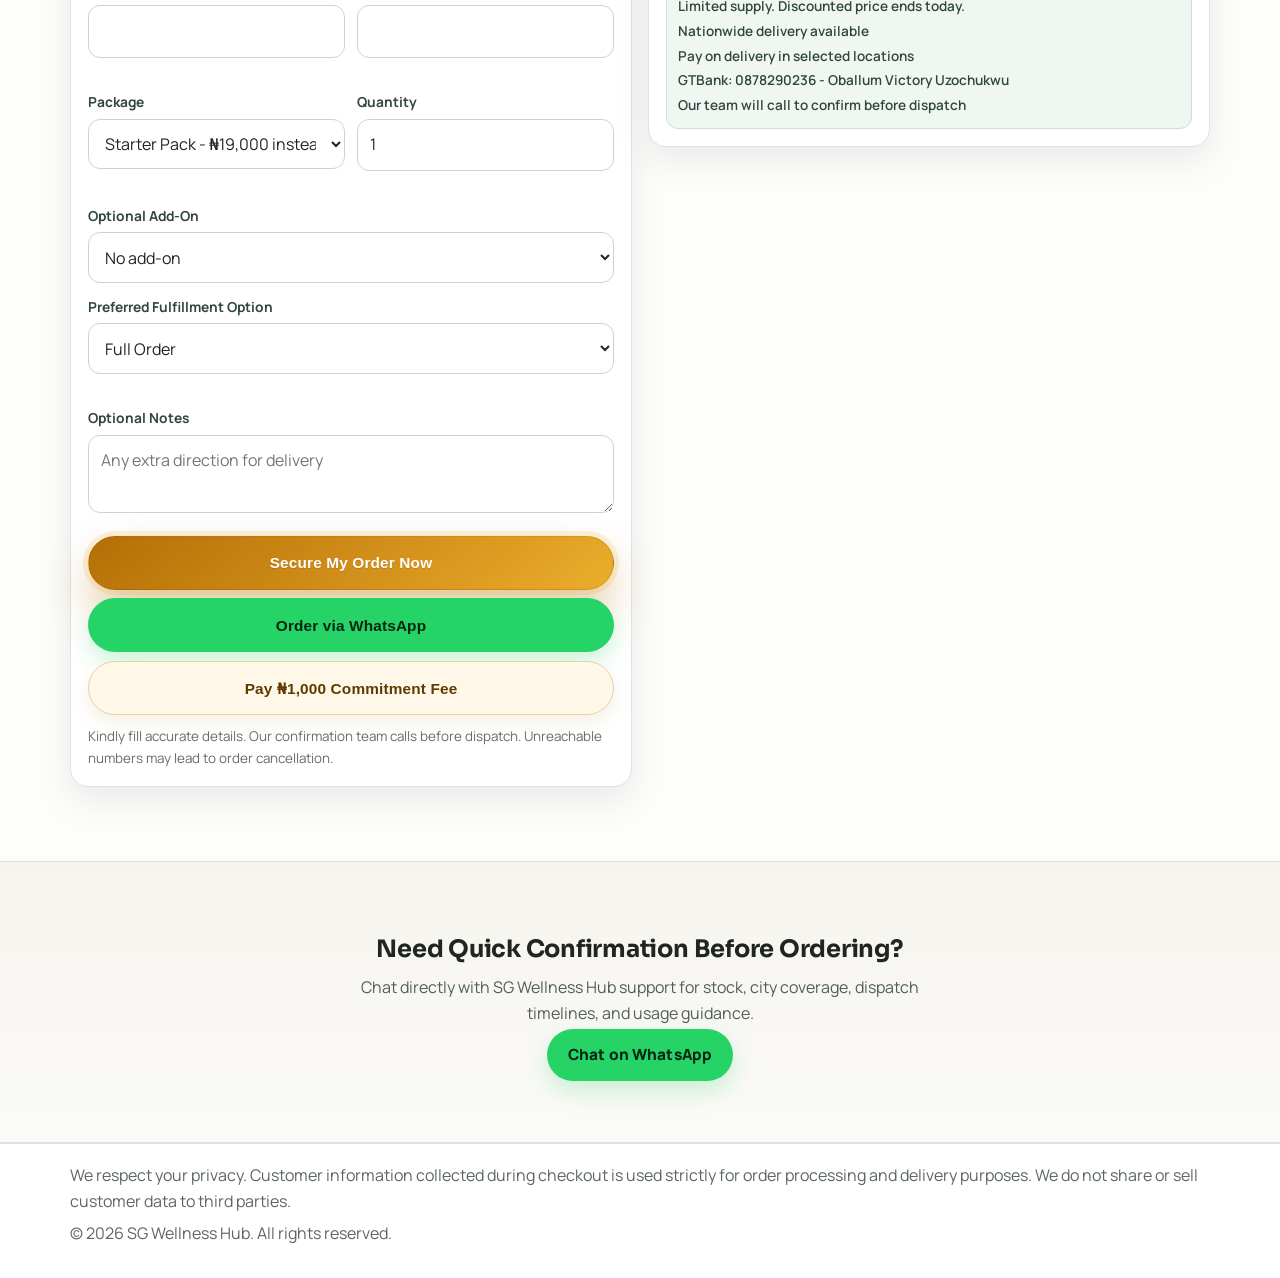
==== commit f6a9f6eb: "Strengthen announcement bar and hero commitment messaging" ====
--- a/index.html
+++ b/index.html
@@ -53,7 +53,7 @@
   </head>
   <body>
     <div class="announcement-bar" role="status">
-      Nationwide Delivery Available Across Nigeria • Pay On Delivery In Selected Locations • Trusted 5% Minoxidil Solution
+      Free Delivery Available • Payment On Delivery In Selected Locations • Only ₦1,000 Commitment Fee To Confirm Serious Orders • The ₦1,000 Is Deducted From Your Final Payment
     </div>
 
     <header class="site-header">
@@ -97,6 +97,13 @@
               <a class="btn btn-primary btn-order-glow" href="#order">Secure Your Spot Now</a>
               <a class="btn btn-whatsapp js-whatsapp-generic" href="#" data-message-type="quick">Chat on WhatsApp</a>
               <button class="btn btn-commitment js-pay-commitment" type="button">Pay ₦1,000 Commitment Fee</button>
+            </div>
+            <div class="hero-commitment-box">
+              <h3>Why We Ask For A ₦1,000 Commitment Fee</h3>
+              <p>Due to a high number of fake and unredeemed orders, we now require a small ₦1,000 commitment fee before processing your order.</p>
+              <p>This helps us confirm serious customers while we continue offering Free Delivery and Payment on Delivery in selected locations.</p>
+              <p><strong>The ₦1,000 is not an extra charge.</strong> It is deducted from your total package cost when your order arrives.</p>
+              <p class="hero-commitment-example">Example: if your order total is ₦27,000, you will pay only ₦26,000 on delivery.</p>
             </div>
             <div class="trust-badges">
               <span>Nationwide Delivery</span>
--- a/style.css
+++ b/style.css
@@ -76,13 +76,14 @@
 }
 
 .announcement-bar {
-  background: var(--green);
-  color: #eff7f3;
+  background: linear-gradient(90deg, #0c241a, #144734, #0c241a);
+  color: #ffffff;
   text-align: center;
-  font-size: 0.78rem;
-  padding: 0.65rem 1rem;
-  font-weight: 700;
-  letter-spacing: 0.01em;
+  font-size: 0.92rem;
+  padding: 0.85rem 1rem;
+  font-weight: 900;
+  letter-spacing: 0.02em;
+  line-height: 1.45;
 }
 
 .site-header {
@@ -180,6 +181,34 @@
   display: flex;
   flex-wrap: wrap;
   gap: 0.7rem;
+}
+
+.hero-commitment-box {
+  margin-top: 1rem;
+  padding: 1rem 1.05rem;
+  border-radius: 18px;
+  border: 1px solid #d7ddda;
+  background: linear-gradient(180deg, #fffef8, #f7f4ec);
+  box-shadow: 0 12px 24px rgba(24, 37, 31, 0.06);
+}
+
+.hero-commitment-box h3 {
+  margin-bottom: 0.45rem;
+  font-size: 1rem;
+  color: #173d2d;
+}
+
+.hero-commitment-box p + p {
+  margin-top: 0.45rem;
+}
+
+.hero-commitment-box p {
+  color: #47544e;
+}
+
+.hero-commitment-example {
+  color: #7b4d10;
+  font-weight: 800;
 }
 
 .btn {
@@ -200,14 +229,24 @@
 }
 
 .btn-primary {
-  background: linear-gradient(140deg, #0f2f22, #1f6a49);
+  background: linear-gradient(140deg, #d08b13, #f1b93a);
+  color: #1b1403;
+  border: 1px solid rgba(128, 82, 0, 0.2);
+  box-shadow: 0 16px 28px rgba(208, 139, 19, 0.34);
+  text-shadow: none;
+}
+
+.site-nav .btn-primary,
+.hero-cta-wrap .btn-primary,
+.form-cta-group .btn-primary,
+.mobile-sticky-bar .btn-primary {
   color: #ffffff;
-  box-shadow: 0 14px 28px rgba(18, 55, 40, 0.28);
+  background: linear-gradient(140deg, #b56e06, #ecad2b);
   text-shadow: 0 1px 0 rgba(0, 0, 0, 0.12);
 }
 
 .btn-order-glow {
-  box-shadow: 0 0 0 5px rgba(29, 91, 63, 0.14), 0 20px 38px rgba(18, 55, 40, 0.32);
+  box-shadow: 0 0 0 5px rgba(237, 174, 50, 0.18), 0 22px 42px rgba(181, 110, 6, 0.34);
   animation: ctaPulse 2.2s ease-in-out infinite;
 }
 
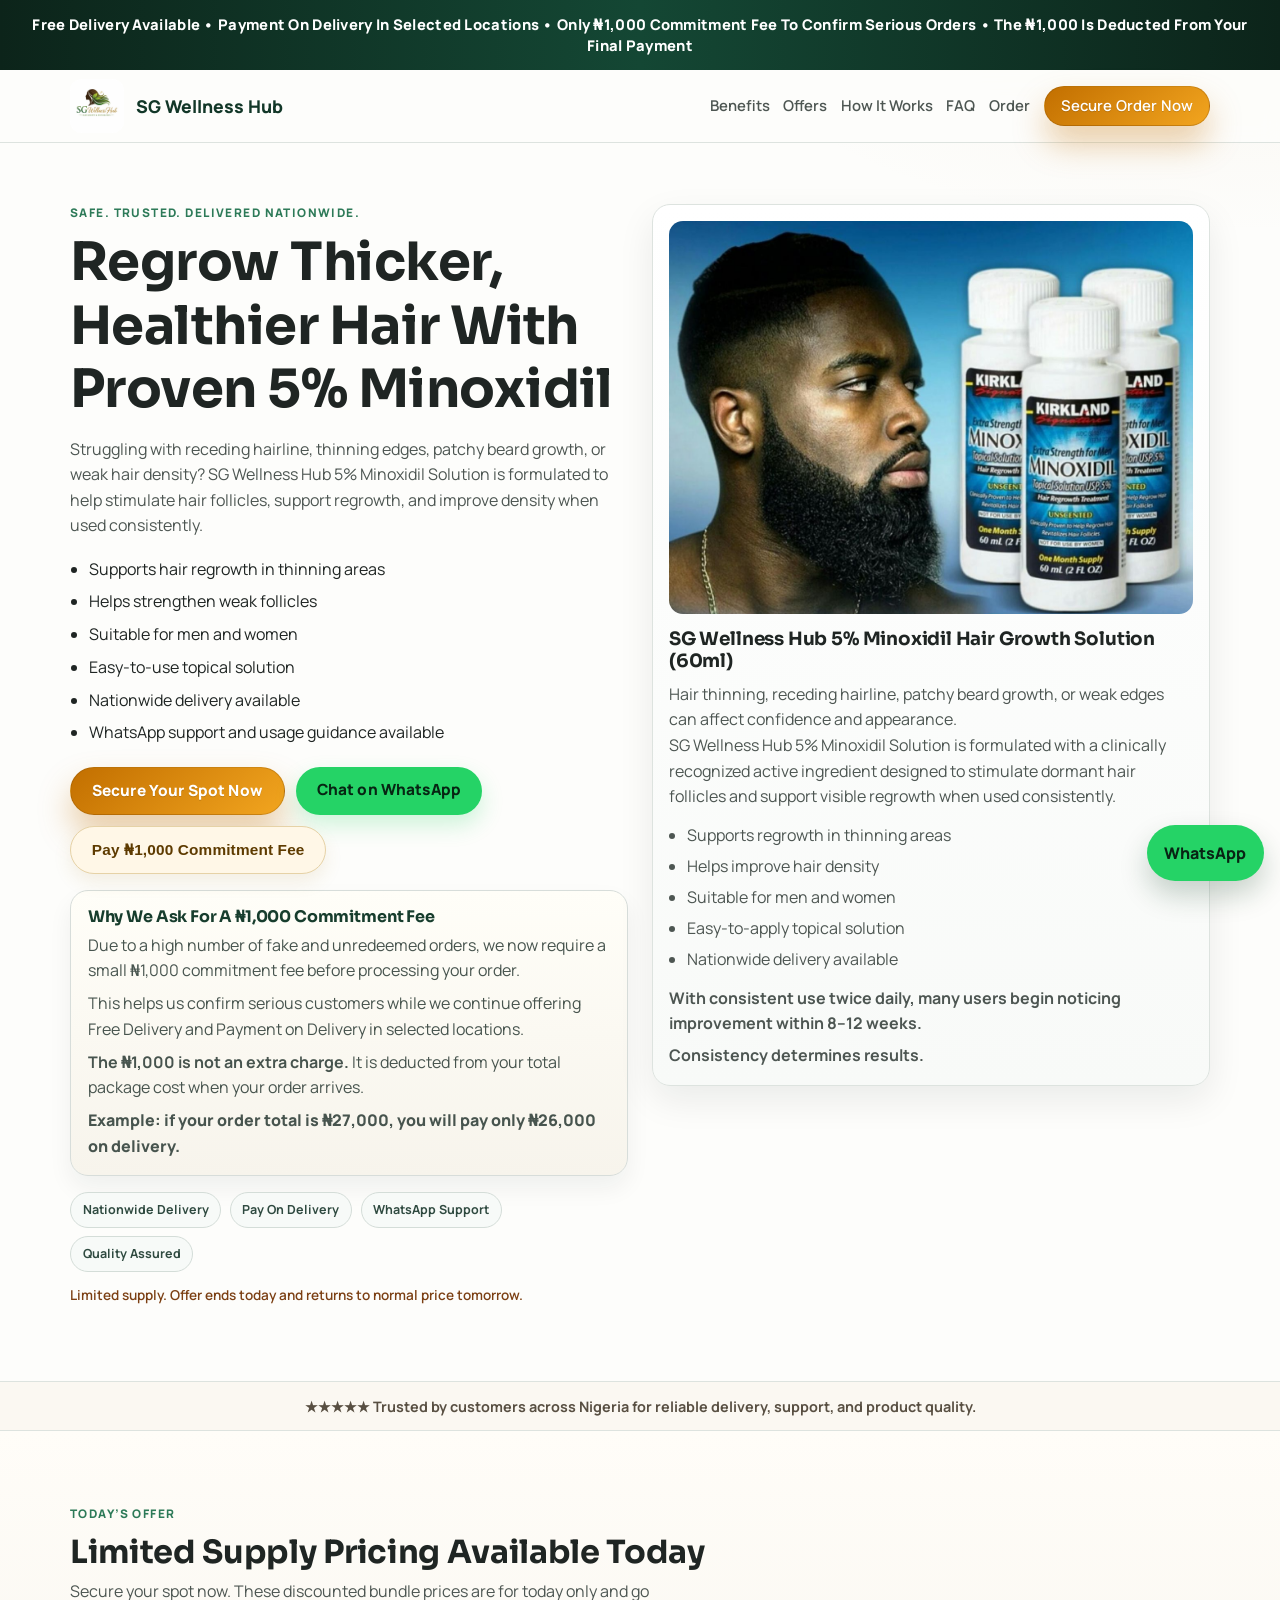
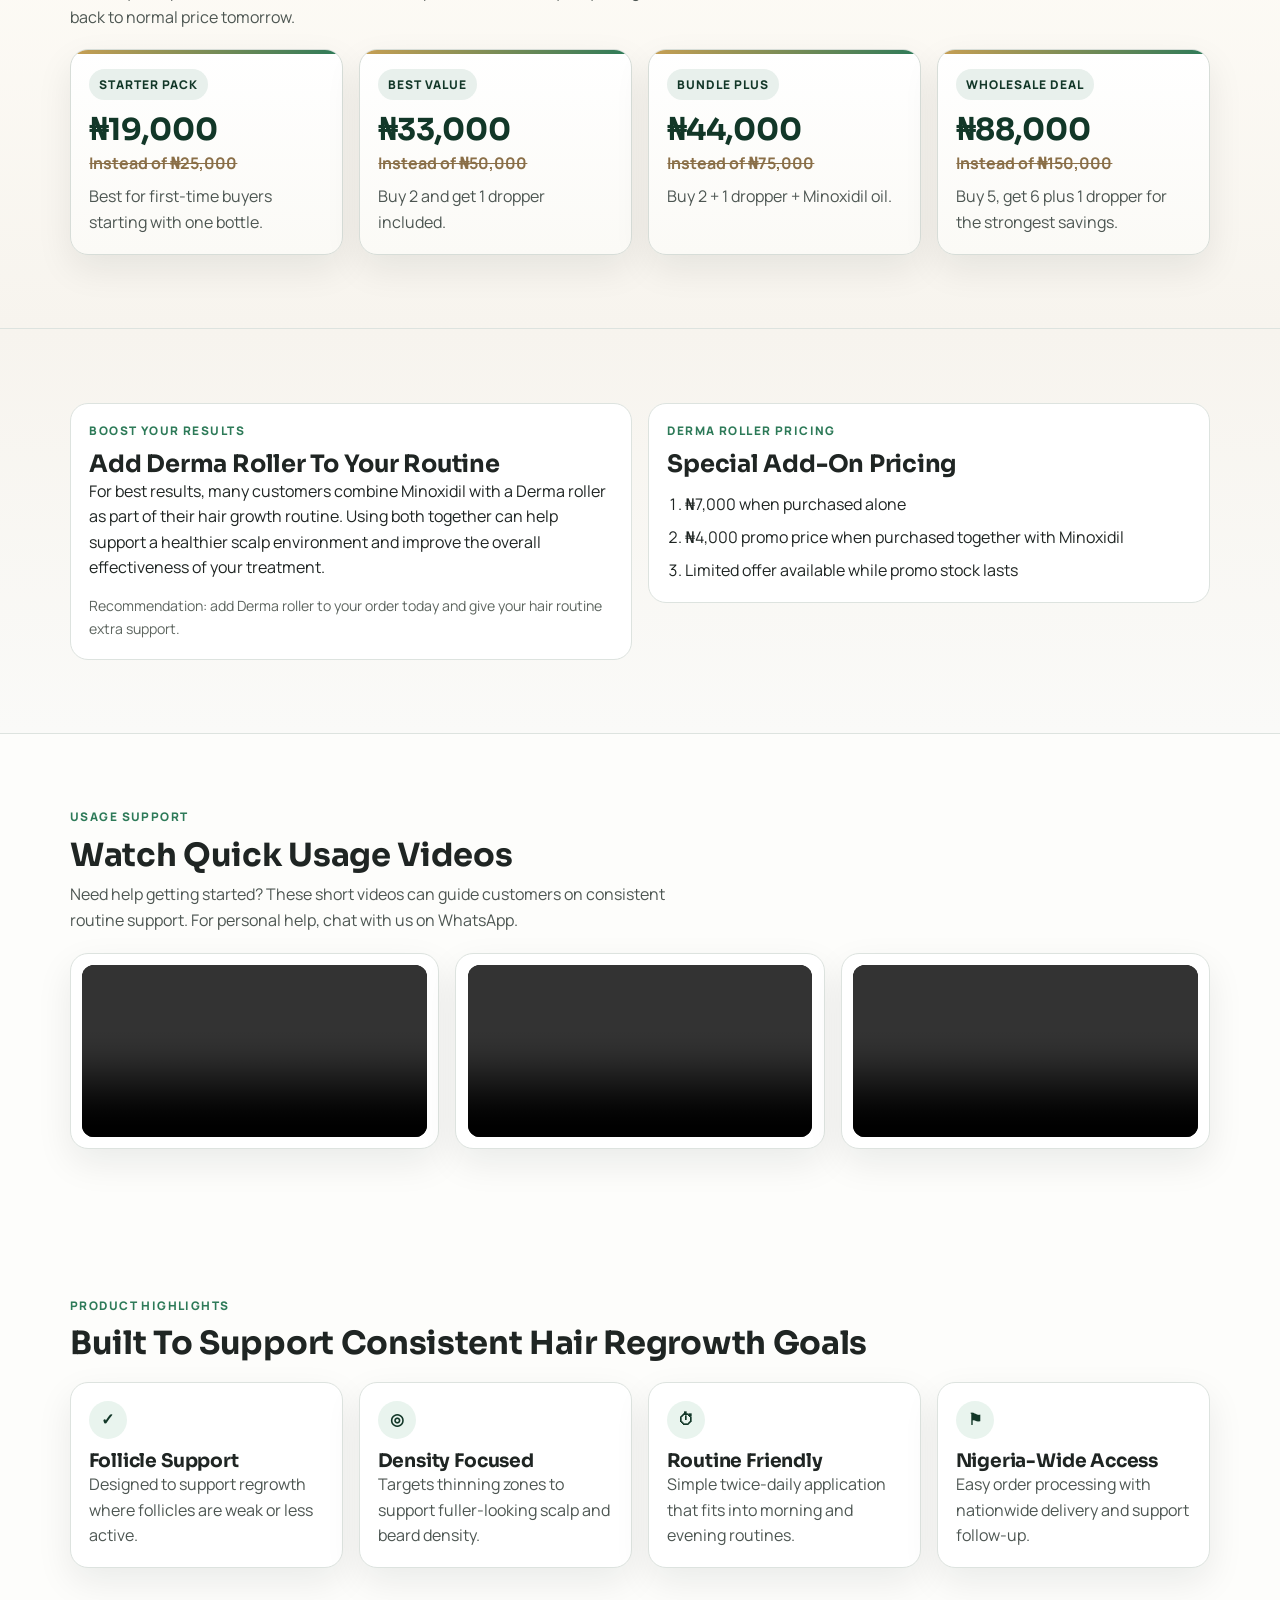
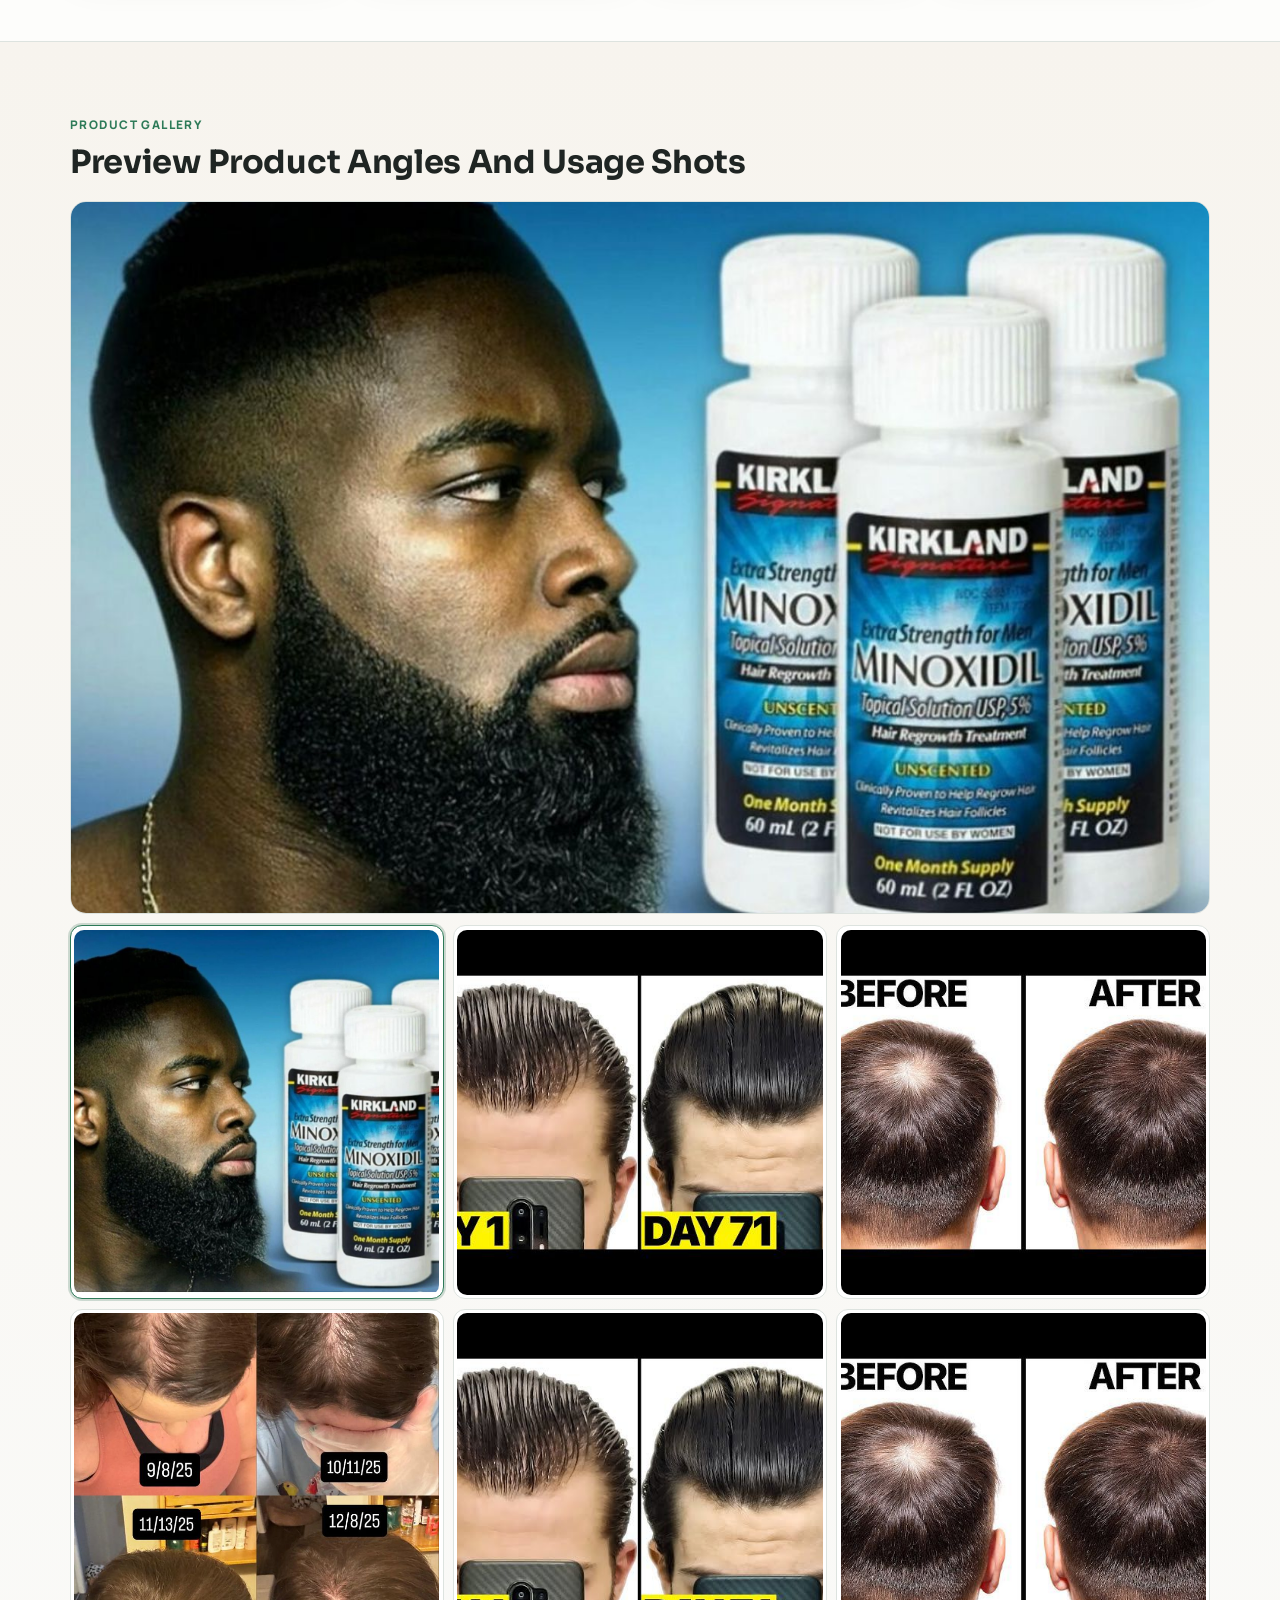
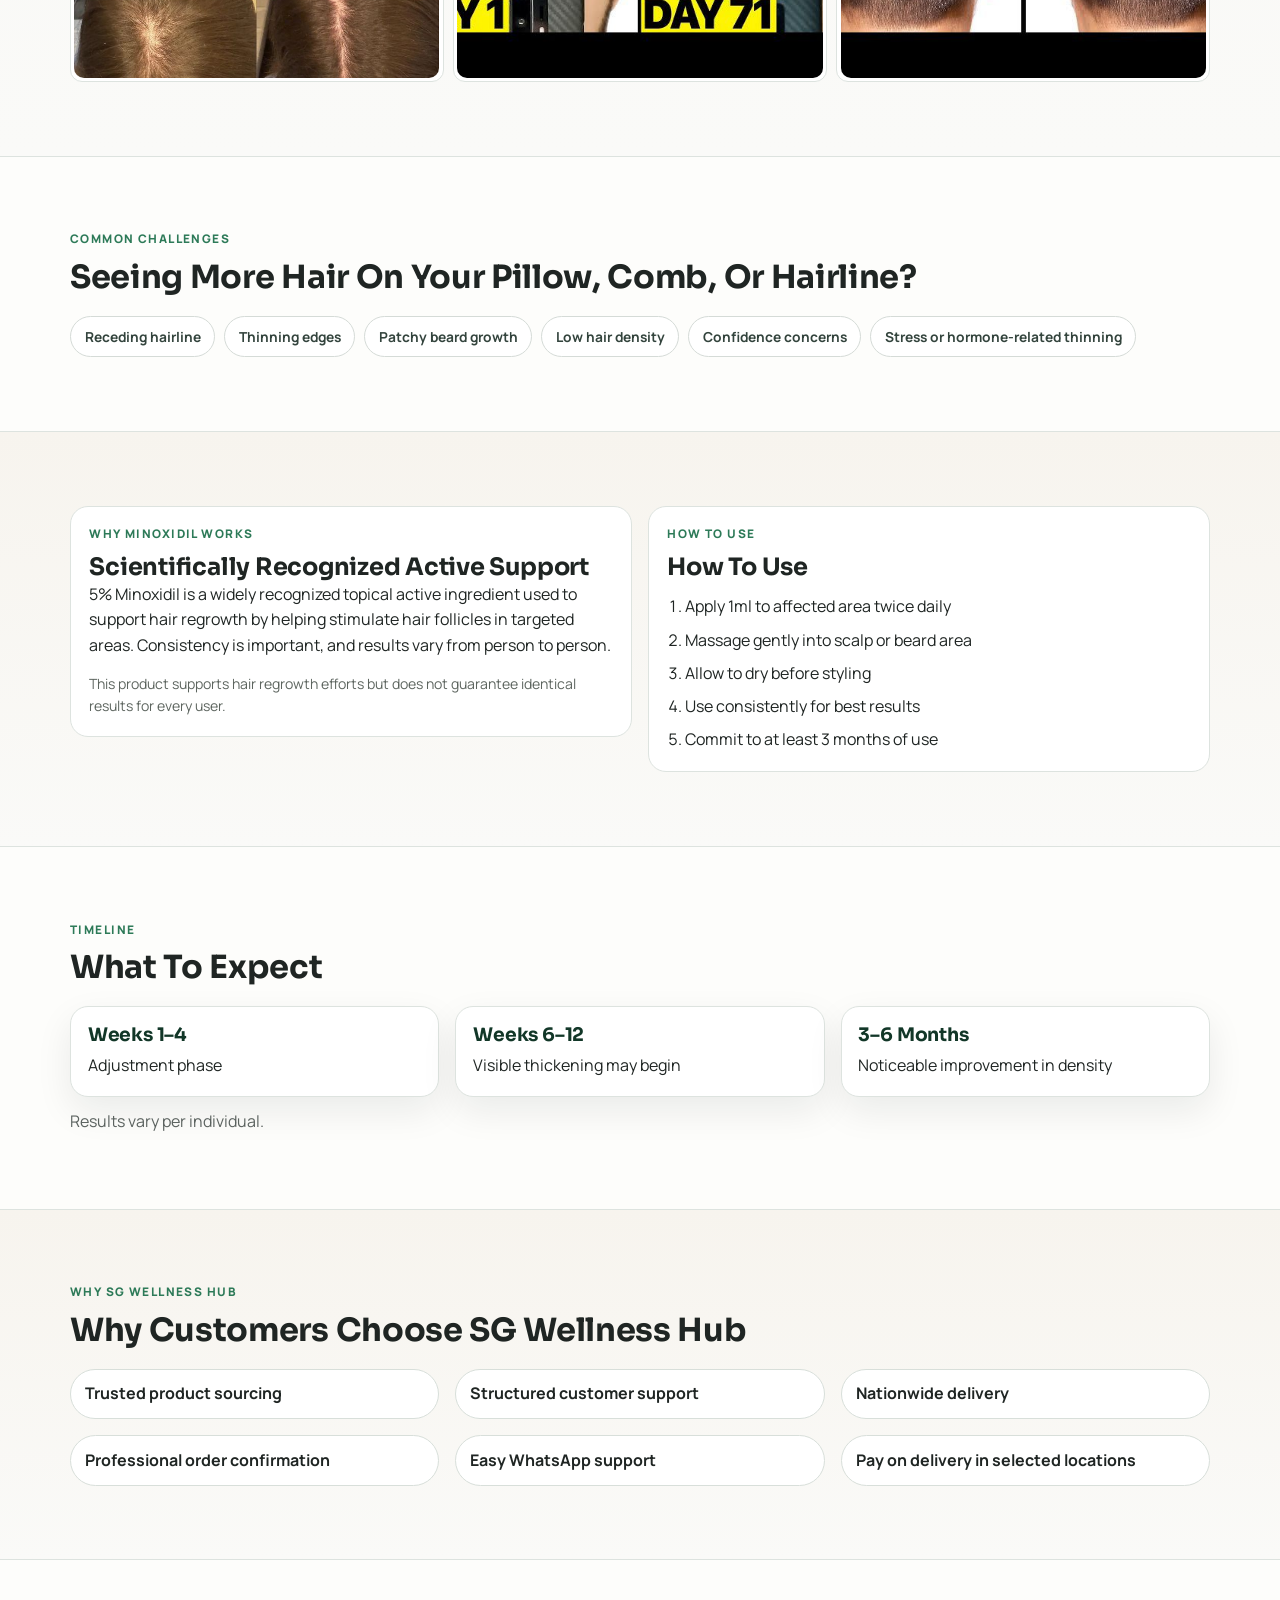
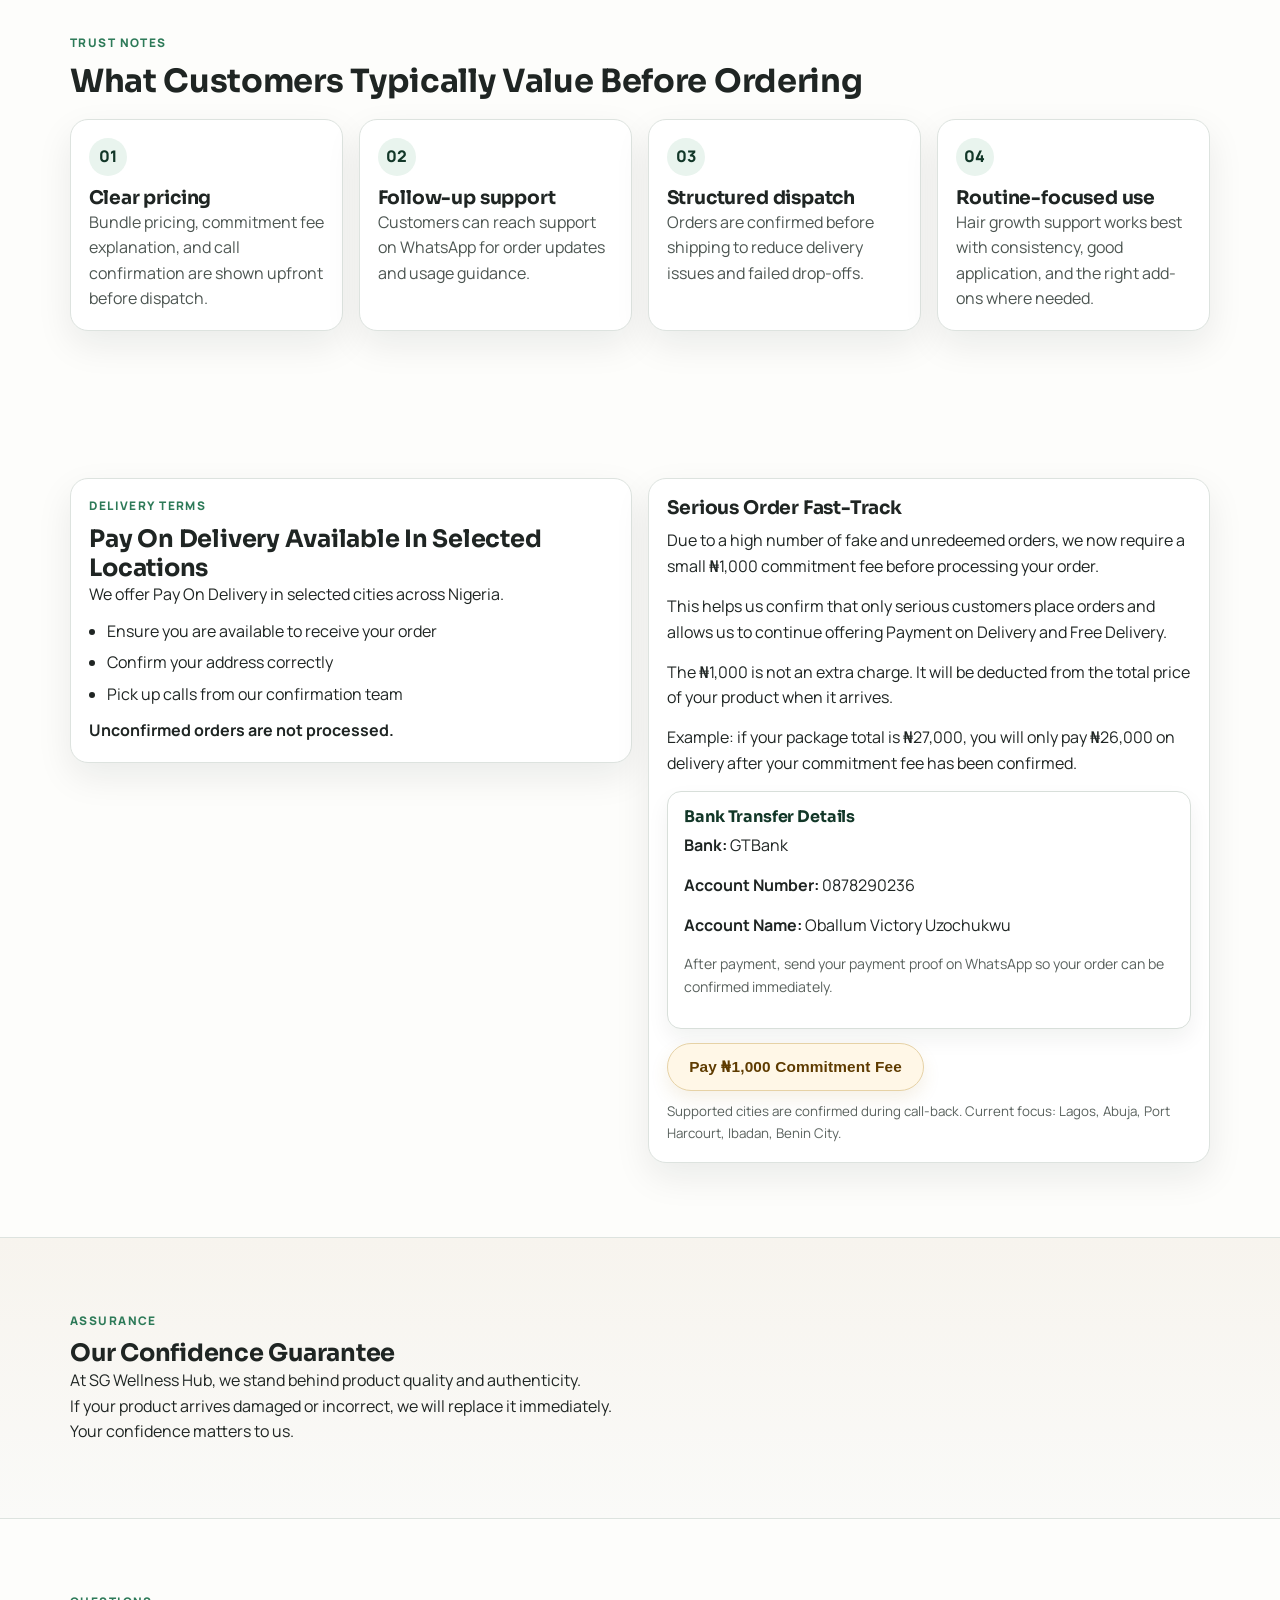
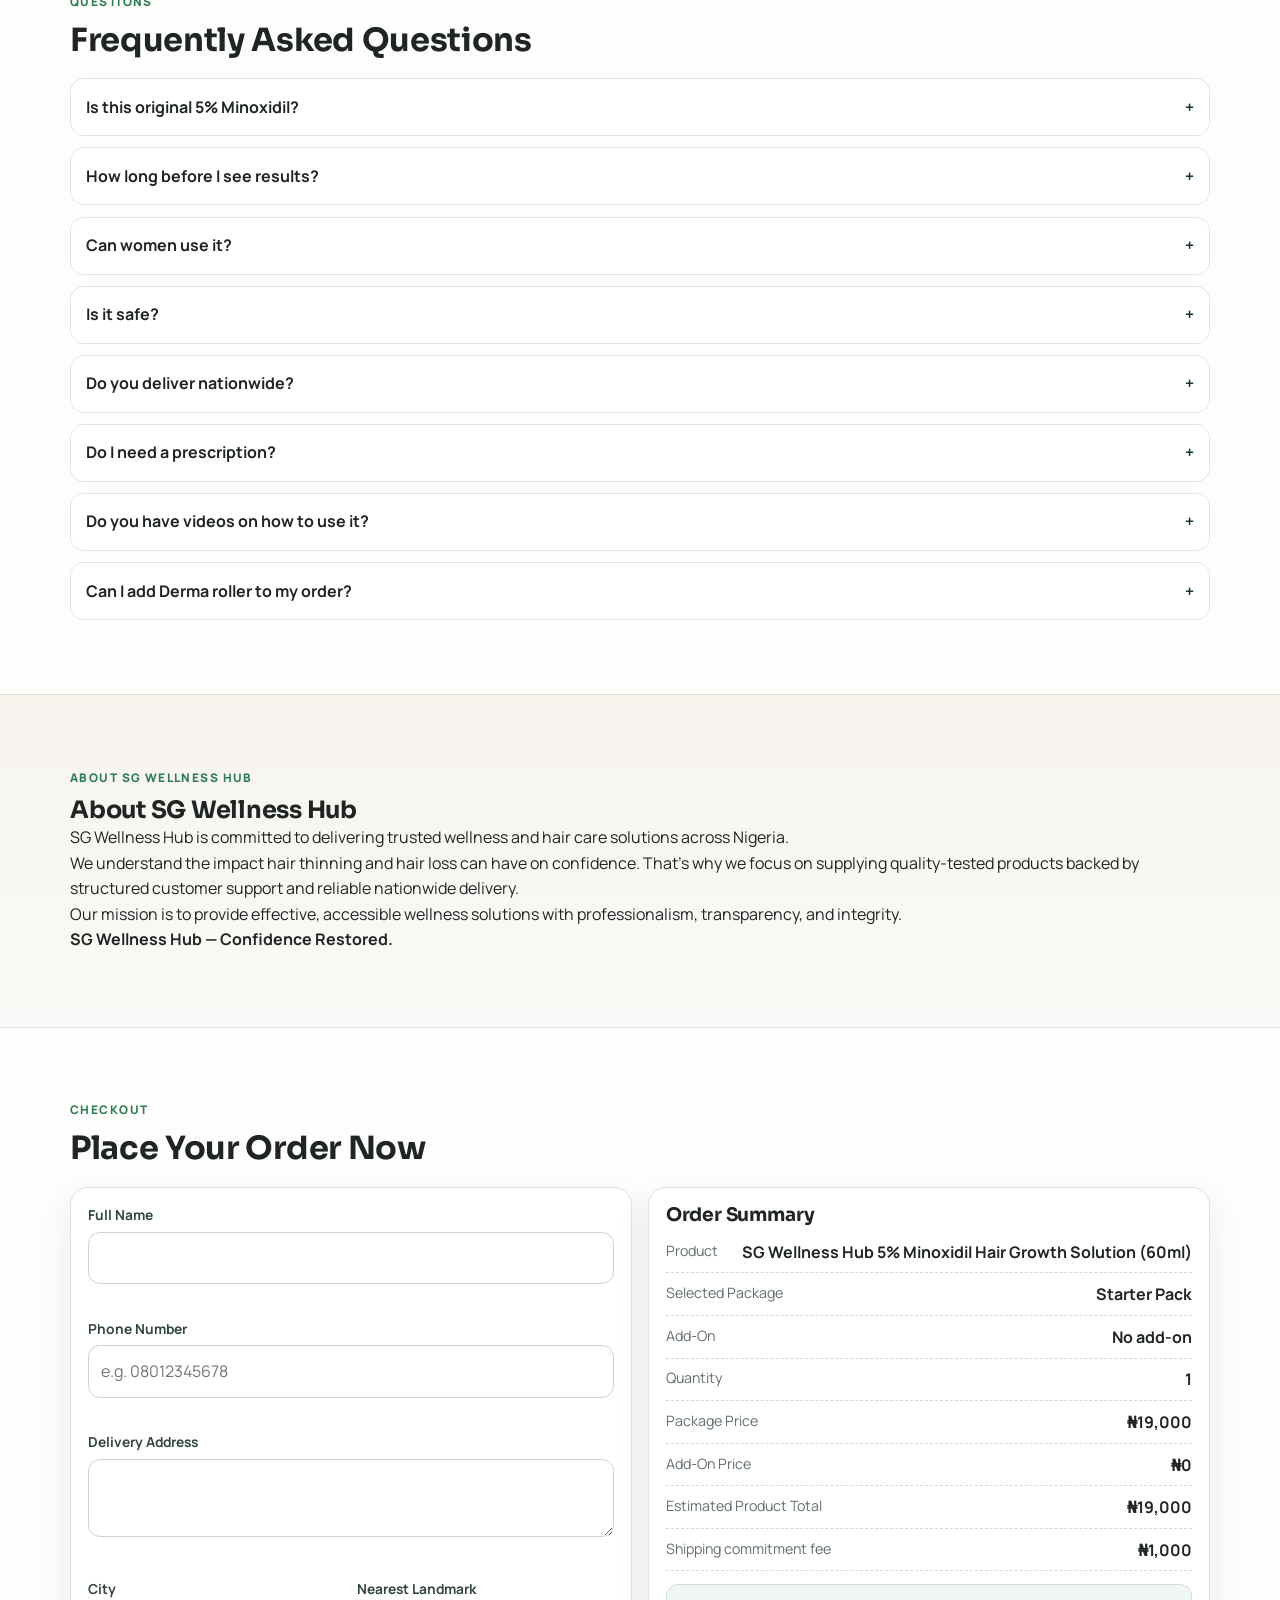
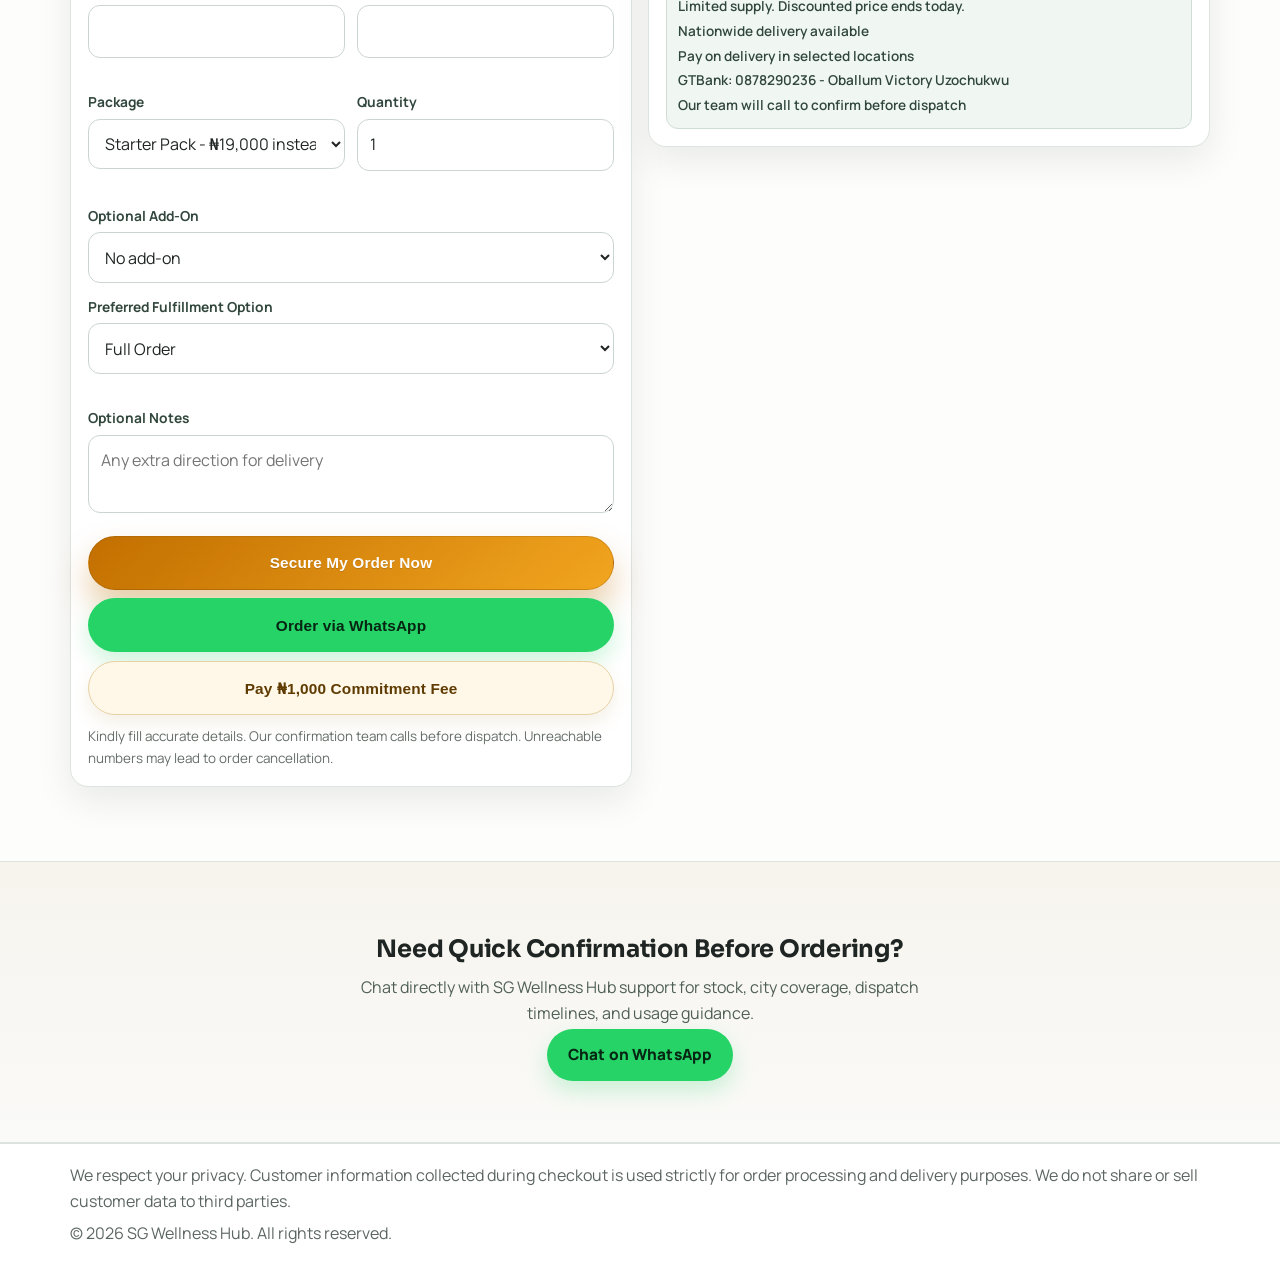
==== commit 17e7fb65: "Force orange styling for primary order CTAs" ====
--- a/index.html
+++ b/index.html
@@ -71,7 +71,7 @@
           <a href="#how-it-works">How It Works</a>
           <a href="#faq">FAQ</a>
           <a href="#order">Order</a>
-          <a href="#order" class="btn btn-small btn-primary btn-order-glow">Secure Order Now</a>
+          <a href="#order" class="btn btn-small btn-primary btn-order-glow btn-order-primary">Secure Order Now</a>
         </nav>
       </div>
     </header>
@@ -94,7 +94,7 @@
               <li>WhatsApp support and usage guidance available</li>
             </ul>
             <div class="hero-cta-wrap">
-              <a class="btn btn-primary btn-order-glow" href="#order">Secure Your Spot Now</a>
+              <a class="btn btn-primary btn-order-glow btn-order-primary" href="#order">Secure Your Spot Now</a>
               <a class="btn btn-whatsapp js-whatsapp-generic" href="#" data-message-type="quick">Chat on WhatsApp</a>
               <button class="btn btn-commitment js-pay-commitment" type="button">Pay ₦1,000 Commitment Fee</button>
             </div>
@@ -623,7 +623,7 @@
               </div>
 
               <div class="form-cta-group">
-                <button type="submit" class="btn btn-primary btn-full btn-order-glow">Secure My Order Now</button>
+                <button type="submit" class="btn btn-primary btn-full btn-order-glow btn-order-primary">Secure My Order Now</button>
                 <button type="button" class="btn btn-whatsapp btn-full" id="orderViaWhatsApp">Order via WhatsApp</button>
                 <button type="button" class="btn btn-commitment btn-full js-pay-commitment">Pay ₦1,000 Commitment Fee</button>
               </div>
@@ -674,7 +674,7 @@
     <a href="#" class="floating-whatsapp" id="floatingWhatsapp" aria-label="Chat on WhatsApp">WhatsApp</a>
 
     <div class="mobile-sticky-bar" aria-label="Quick order actions">
-      <a href="#order" class="btn btn-primary btn-order-glow">Order Now</a>
+      <a href="#order" class="btn btn-primary btn-order-glow btn-order-primary">Order Now</a>
       <a href="#" class="btn btn-whatsapp" id="mobileWhatsAppBtn">WhatsApp</a>
       <button type="button" class="btn btn-commitment js-pay-commitment">Pay ₦1,000</button>
     </div>
--- a/style.css
+++ b/style.css
@@ -236,13 +236,24 @@
   text-shadow: none;
 }
 
-.site-nav .btn-primary,
-.hero-cta-wrap .btn-primary,
-.form-cta-group .btn-primary,
-.mobile-sticky-bar .btn-primary {
-  color: #ffffff;
-  background: linear-gradient(140deg, #b56e06, #ecad2b);
-  text-shadow: 0 1px 0 rgba(0, 0, 0, 0.12);
+.btn-order-primary,
+.site-nav a.btn-order-primary,
+.hero-cta-wrap a.btn-order-primary,
+.form-cta-group button.btn-order-primary,
+.mobile-sticky-bar a.btn-order-primary {
+  color: #ffffff !important;
+  background: linear-gradient(140deg, #c26f00, #f2a51f) !important;
+  border: 1px solid rgba(122, 69, 0, 0.26);
+  box-shadow: 0 18px 32px rgba(194, 111, 0, 0.34) !important;
+  text-shadow: 0 1px 0 rgba(0, 0, 0, 0.14);
+}
+
+.btn-order-primary:hover,
+.btn-order-primary:focus-visible,
+.site-nav a.btn-order-primary:hover,
+.site-nav a.btn-order-primary:focus-visible {
+  color: #ffffff !important;
+  background: linear-gradient(140deg, #ae6200, #e89911) !important;
 }
 
 .btn-order-glow {
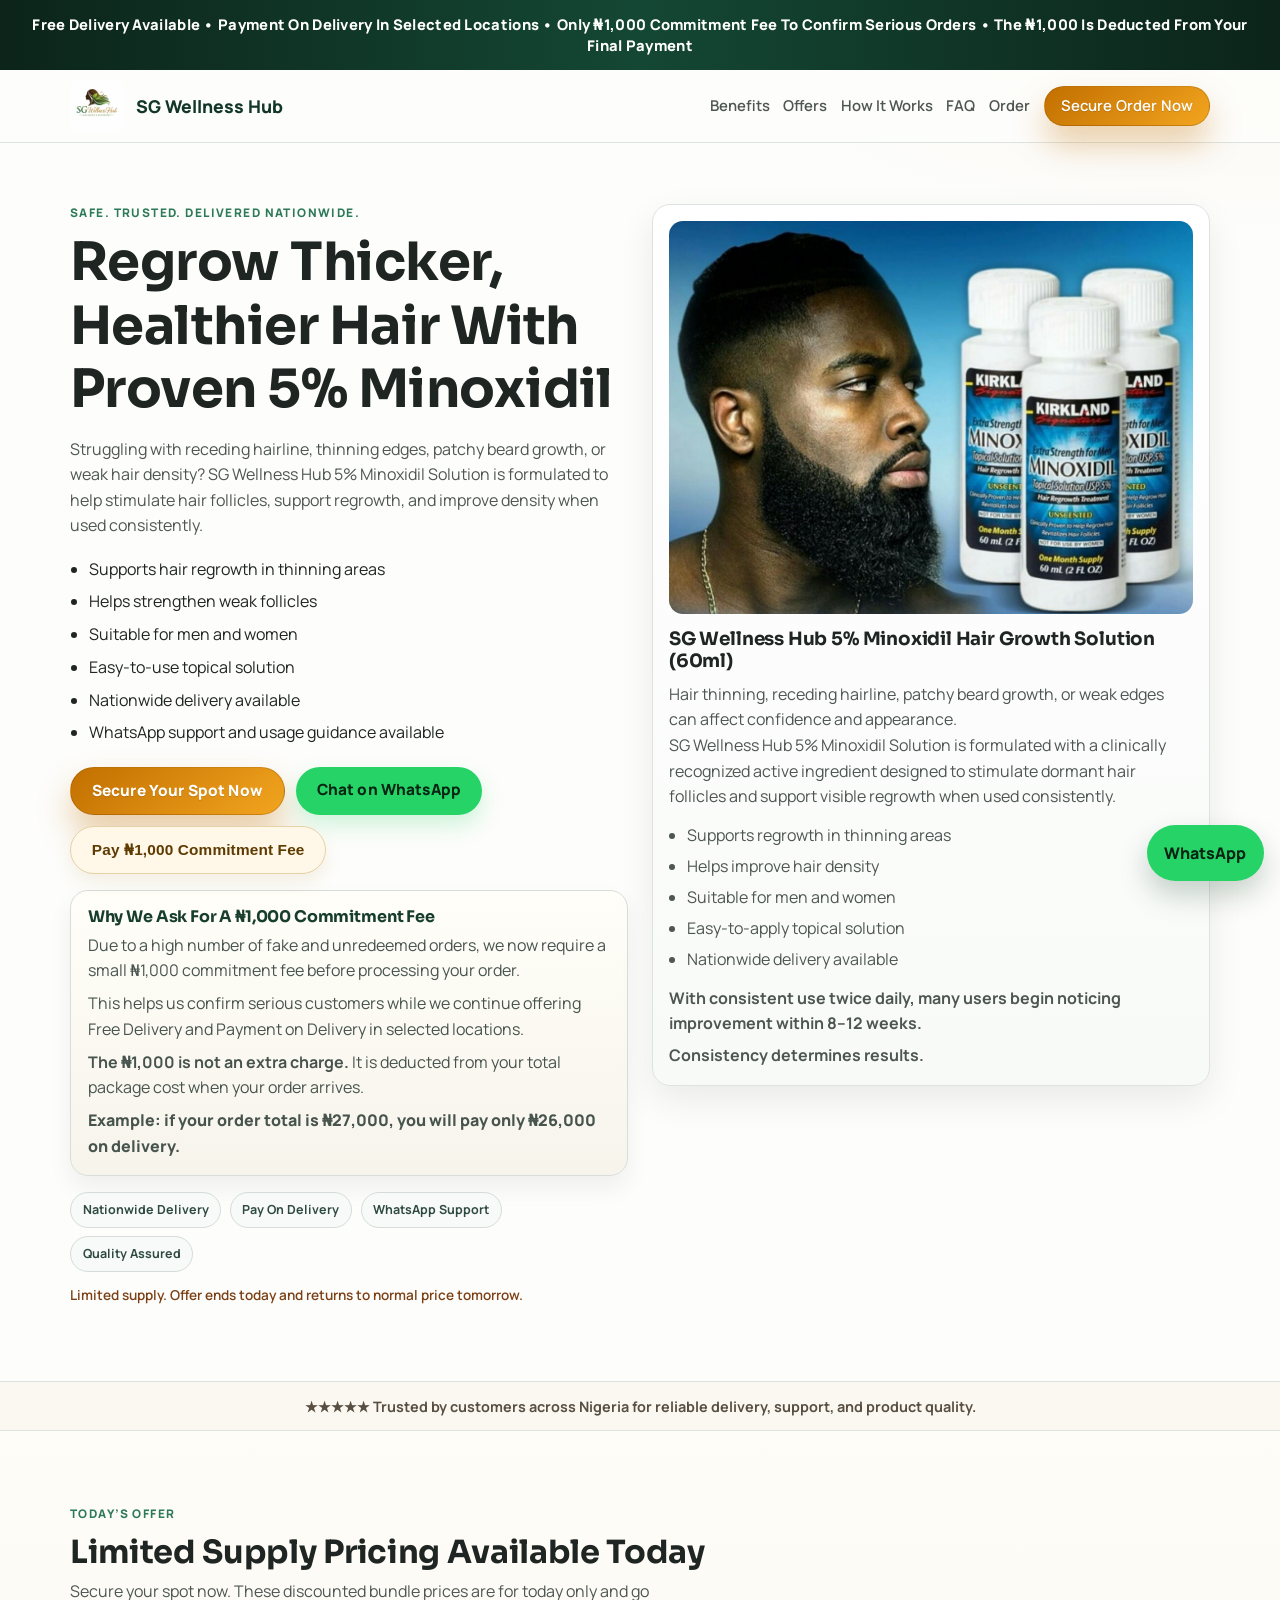
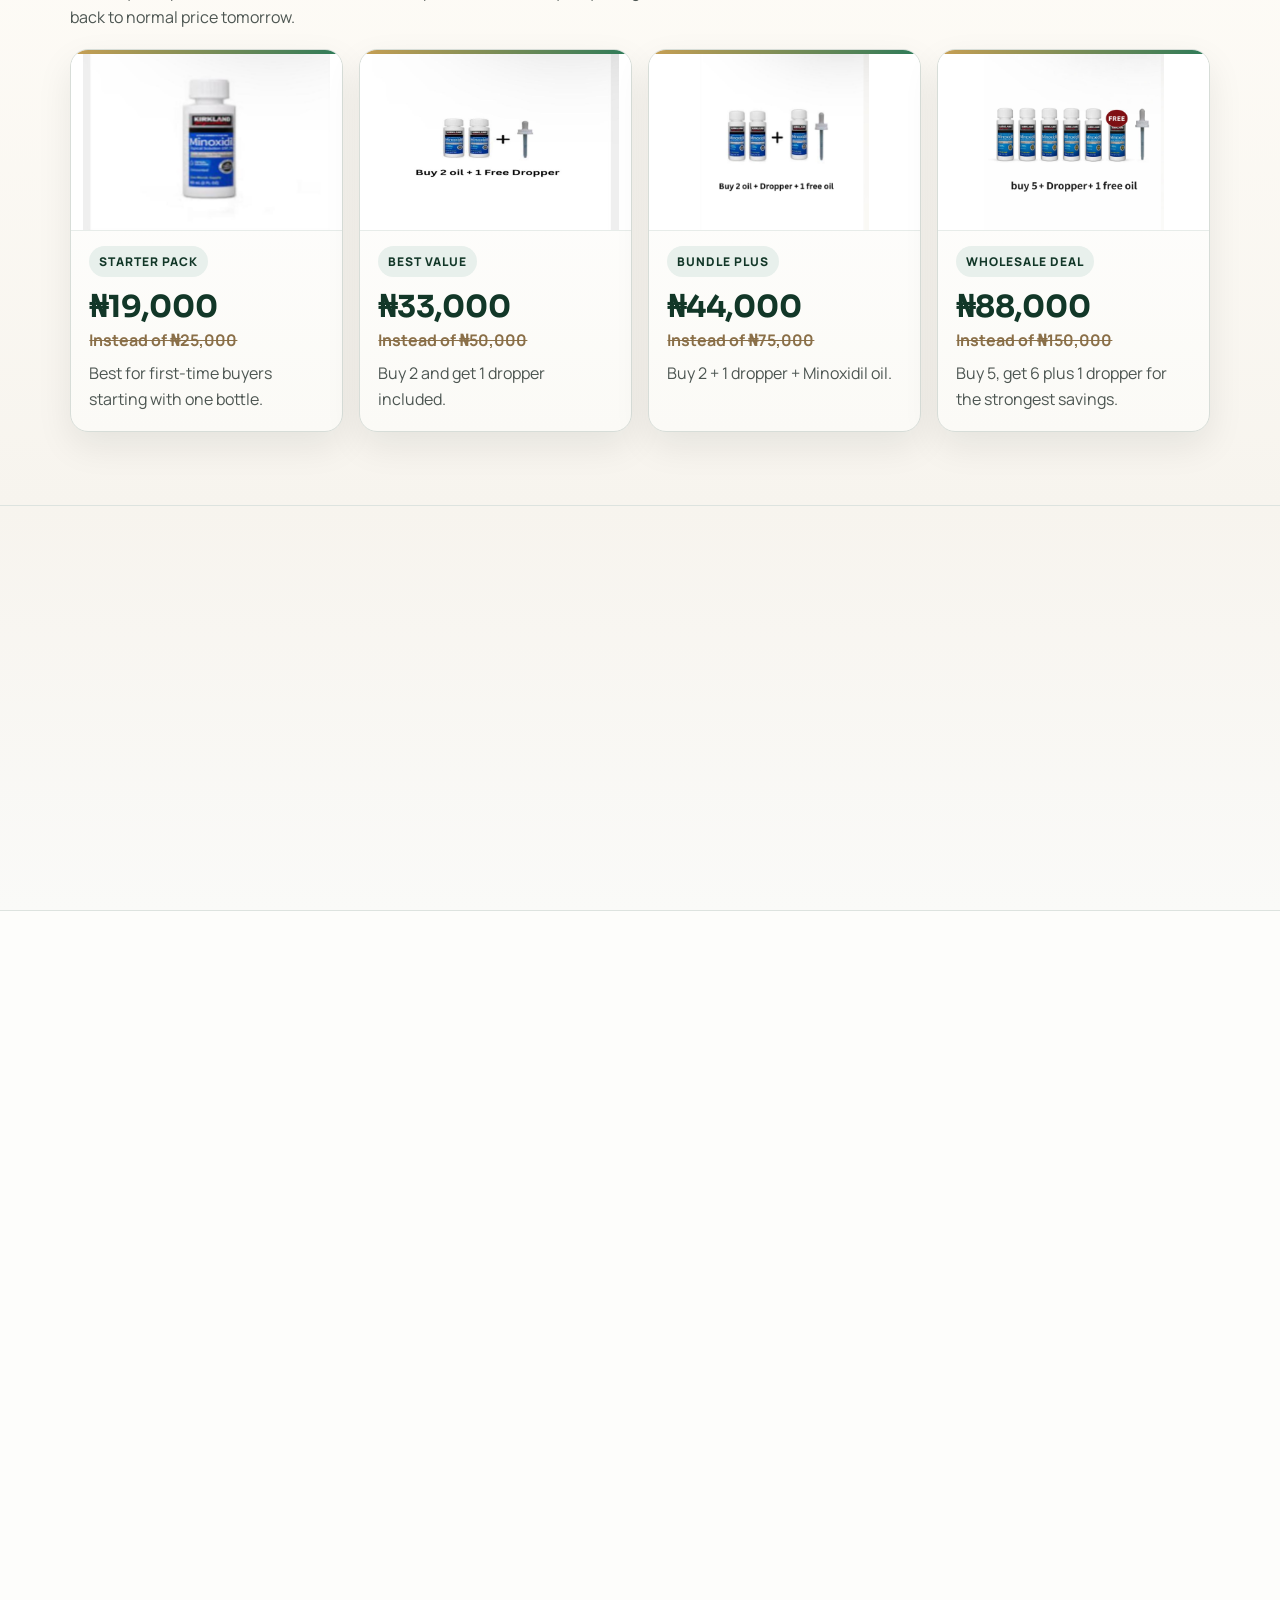
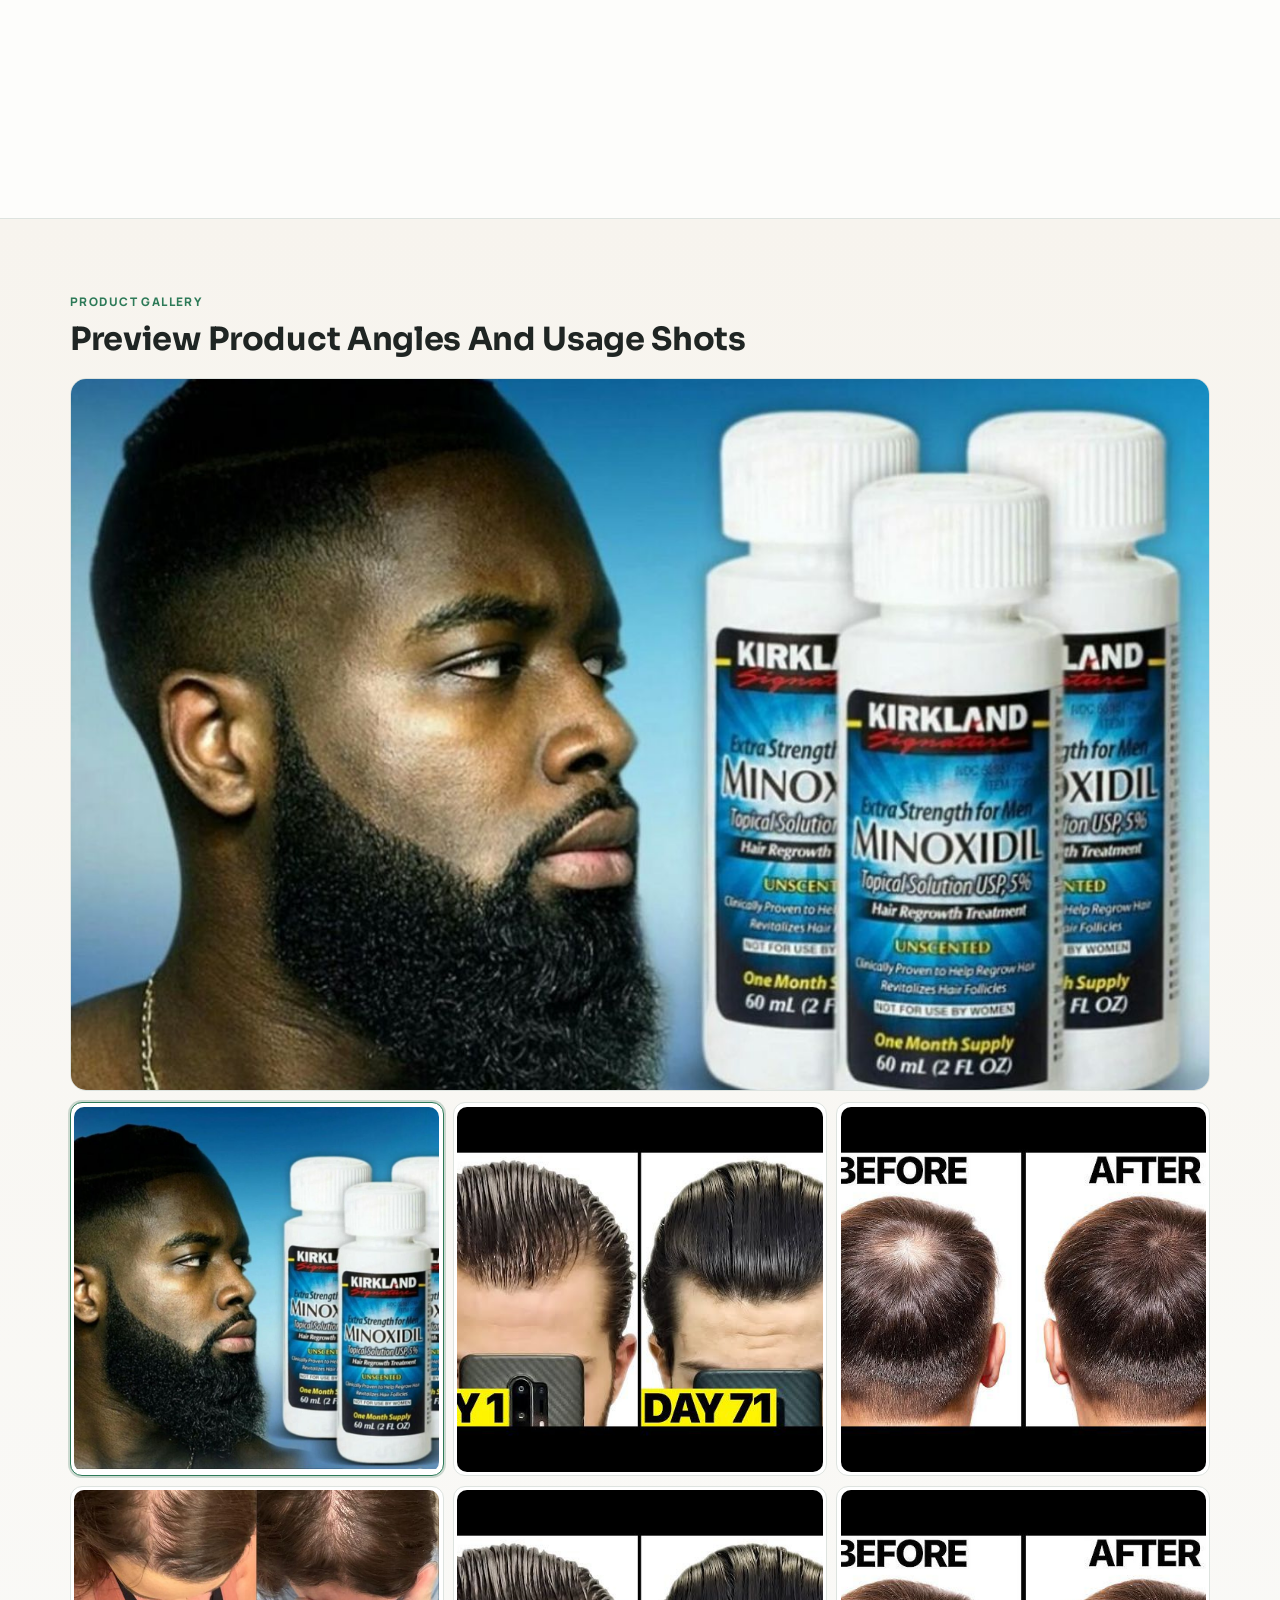
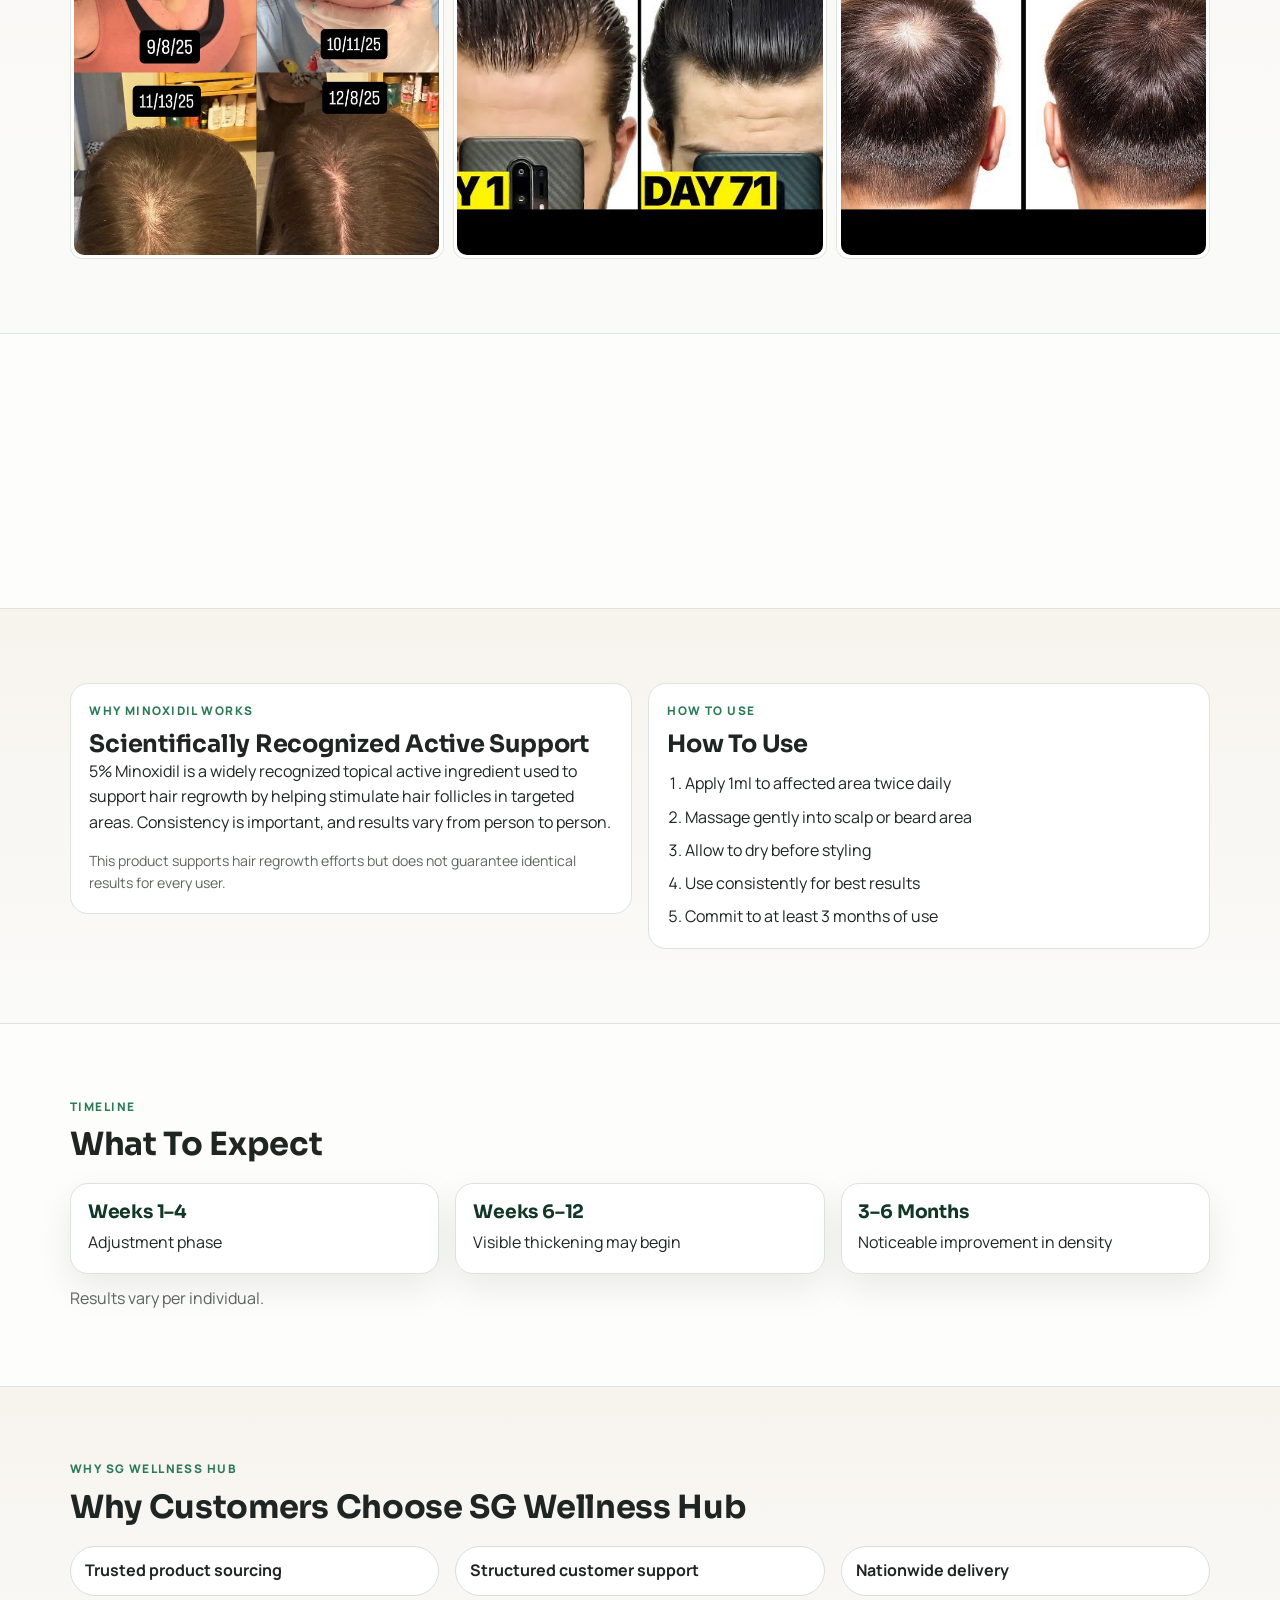
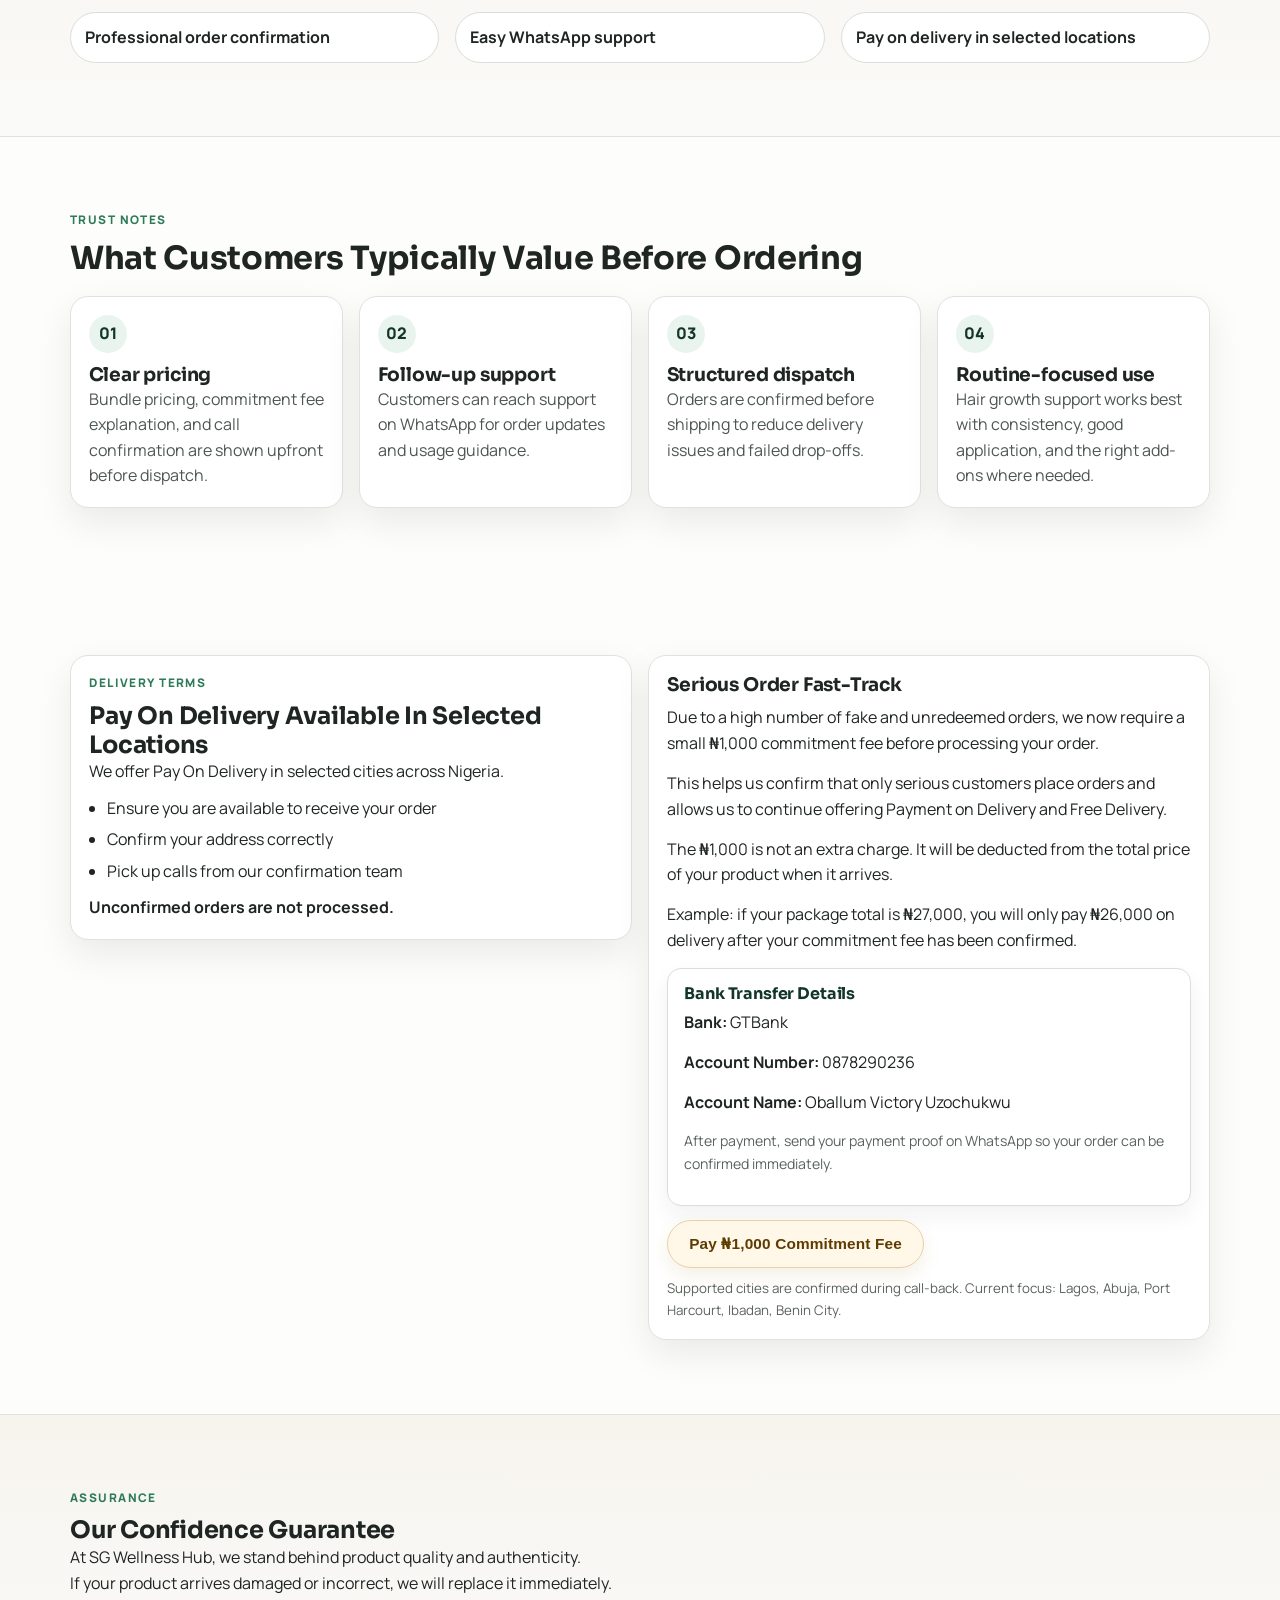
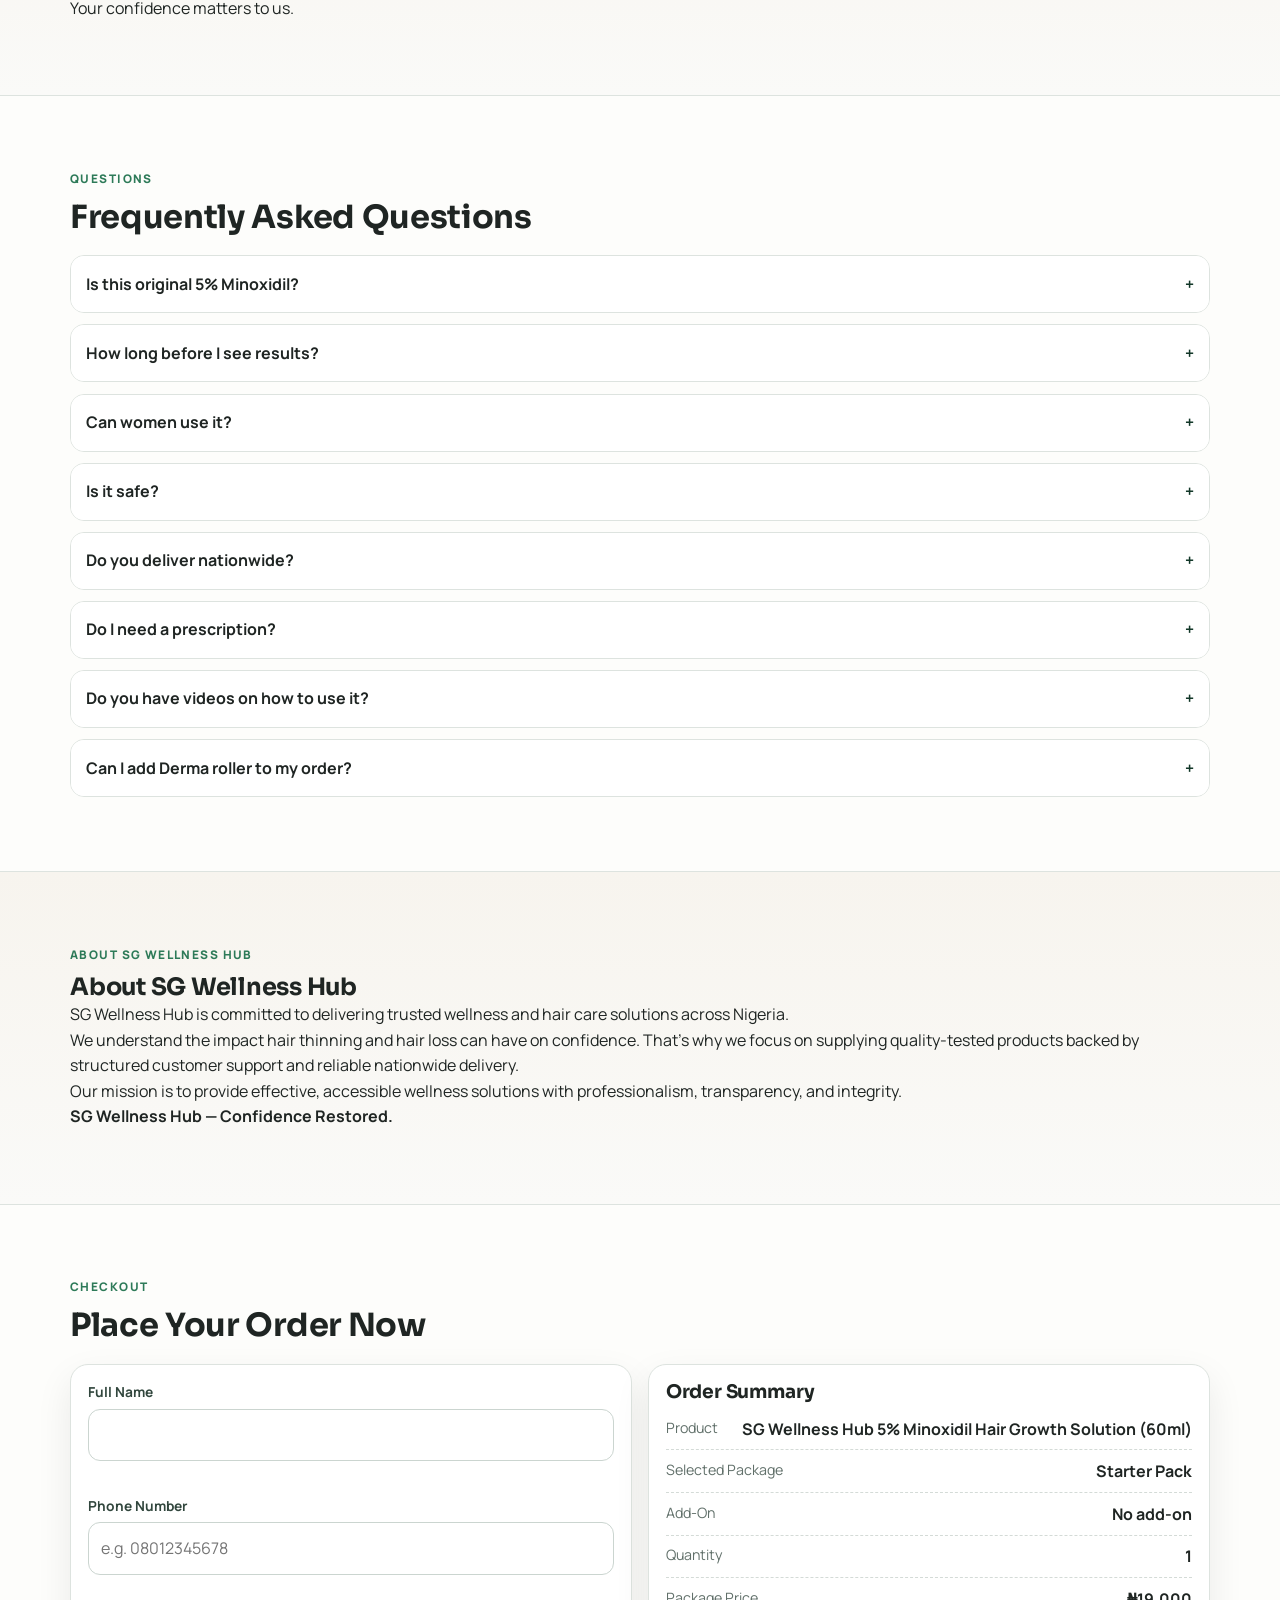
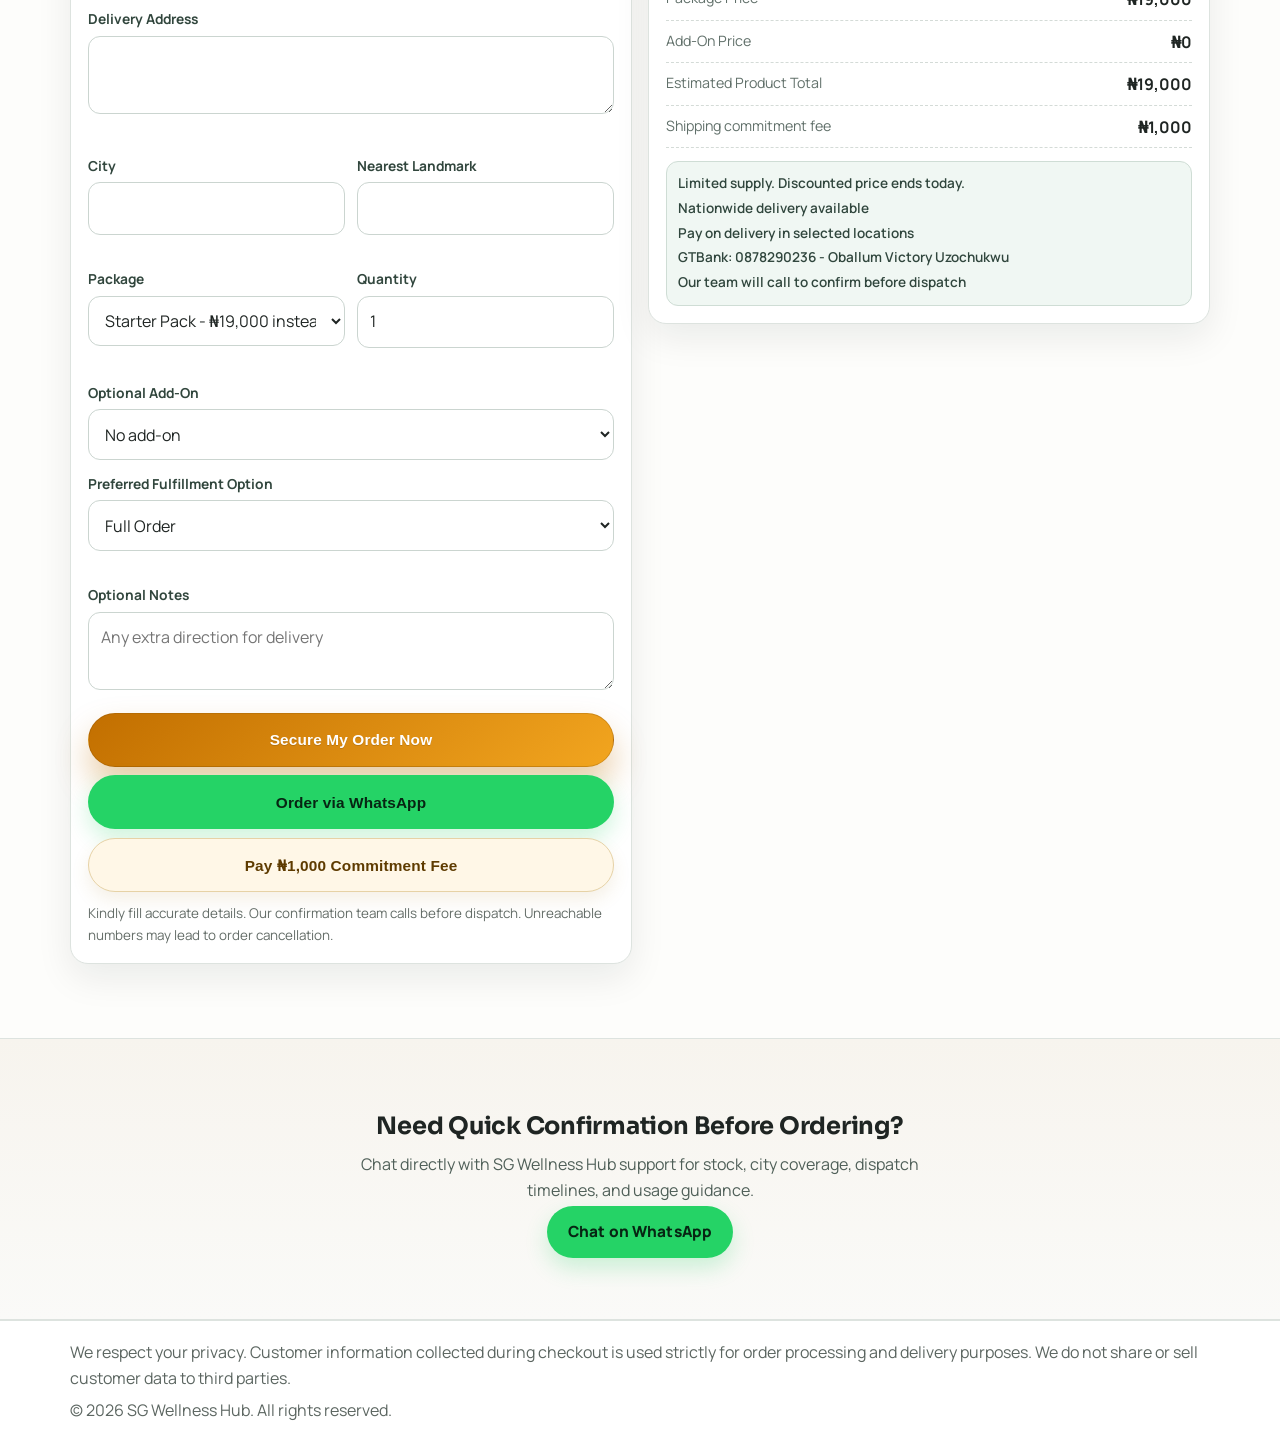
==== commit 4676a2d9: "Add offer package images to landing page" ====
--- a/index.html
+++ b/index.html
@@ -19,6 +19,11 @@
          - DELIVERY_CITIES
       3) Optional favicon: replace images/favicon.png
       4) Brand logo path is set to images/logo.jpeg
+      5) Offer images:
+         - images/offer-starter-pack.jpg
+         - images/offer-best-value.jpg
+         - images/offer-bundle-plus.jpg
+         - images/offer-wholesale-deal.jpg
     -->
     <meta charset="UTF-8" />
     <meta name="viewport" content="width=device-width, initial-scale=1.0" />
@@ -153,24 +158,36 @@
           </div>
           <div class="offer-grid">
             <article class="offer-card reveal">
+              <div class="offer-card-media">
+                <img src="images/offer-starter-pack.jpg" alt="Starter pack Minoxidil product" data-fallback-label="Starter Pack" />
+              </div>
               <span class="offer-badge">Starter Pack</span>
               <h3>₦19,000</h3>
               <p class="offer-strike">Instead of ₦25,000</p>
               <p>Best for first-time buyers starting with one bottle.</p>
             </article>
             <article class="offer-card reveal">
+              <div class="offer-card-media">
+                <img src="images/offer-best-value.jpg" alt="Best value Minoxidil package with dropper" data-fallback-label="Best Value" />
+              </div>
               <span class="offer-badge">Best Value</span>
               <h3>₦33,000</h3>
               <p class="offer-strike">Instead of ₦50,000</p>
               <p>Buy 2 and get 1 dropper included.</p>
             </article>
             <article class="offer-card reveal">
+              <div class="offer-card-media">
+                <img src="images/offer-bundle-plus.jpg" alt="Bundle plus Minoxidil package" data-fallback-label="Bundle Plus" />
+              </div>
               <span class="offer-badge">Bundle Plus</span>
               <h3>₦44,000</h3>
               <p class="offer-strike">Instead of ₦75,000</p>
               <p>Buy 2 + 1 dropper + Minoxidil oil.</p>
             </article>
             <article class="offer-card reveal">
+              <div class="offer-card-media">
+                <img src="images/offer-wholesale-deal.jpg" alt="Wholesale deal Minoxidil package" data-fallback-label="Wholesale Deal" />
+              </div>
               <span class="offer-badge">Wholesale Deal</span>
               <h3>₦88,000</h3>
               <p class="offer-strike">Instead of ₦150,000</p>
--- a/style.css
+++ b/style.css
@@ -345,6 +345,23 @@
   overflow: hidden;
 }
 
+.offer-card-media {
+  margin: -1.15rem -1.15rem 0.9rem;
+  background: #ffffff;
+  border-bottom: 1px solid #e7ece9;
+  min-height: 180px;
+  display: grid;
+  place-items: center;
+  overflow: hidden;
+}
+
+.offer-card-media img {
+  width: 100%;
+  height: 180px;
+  object-fit: contain;
+  background: #fff;
+}
+
 .offer-card::before {
   content: "";
   position: absolute;
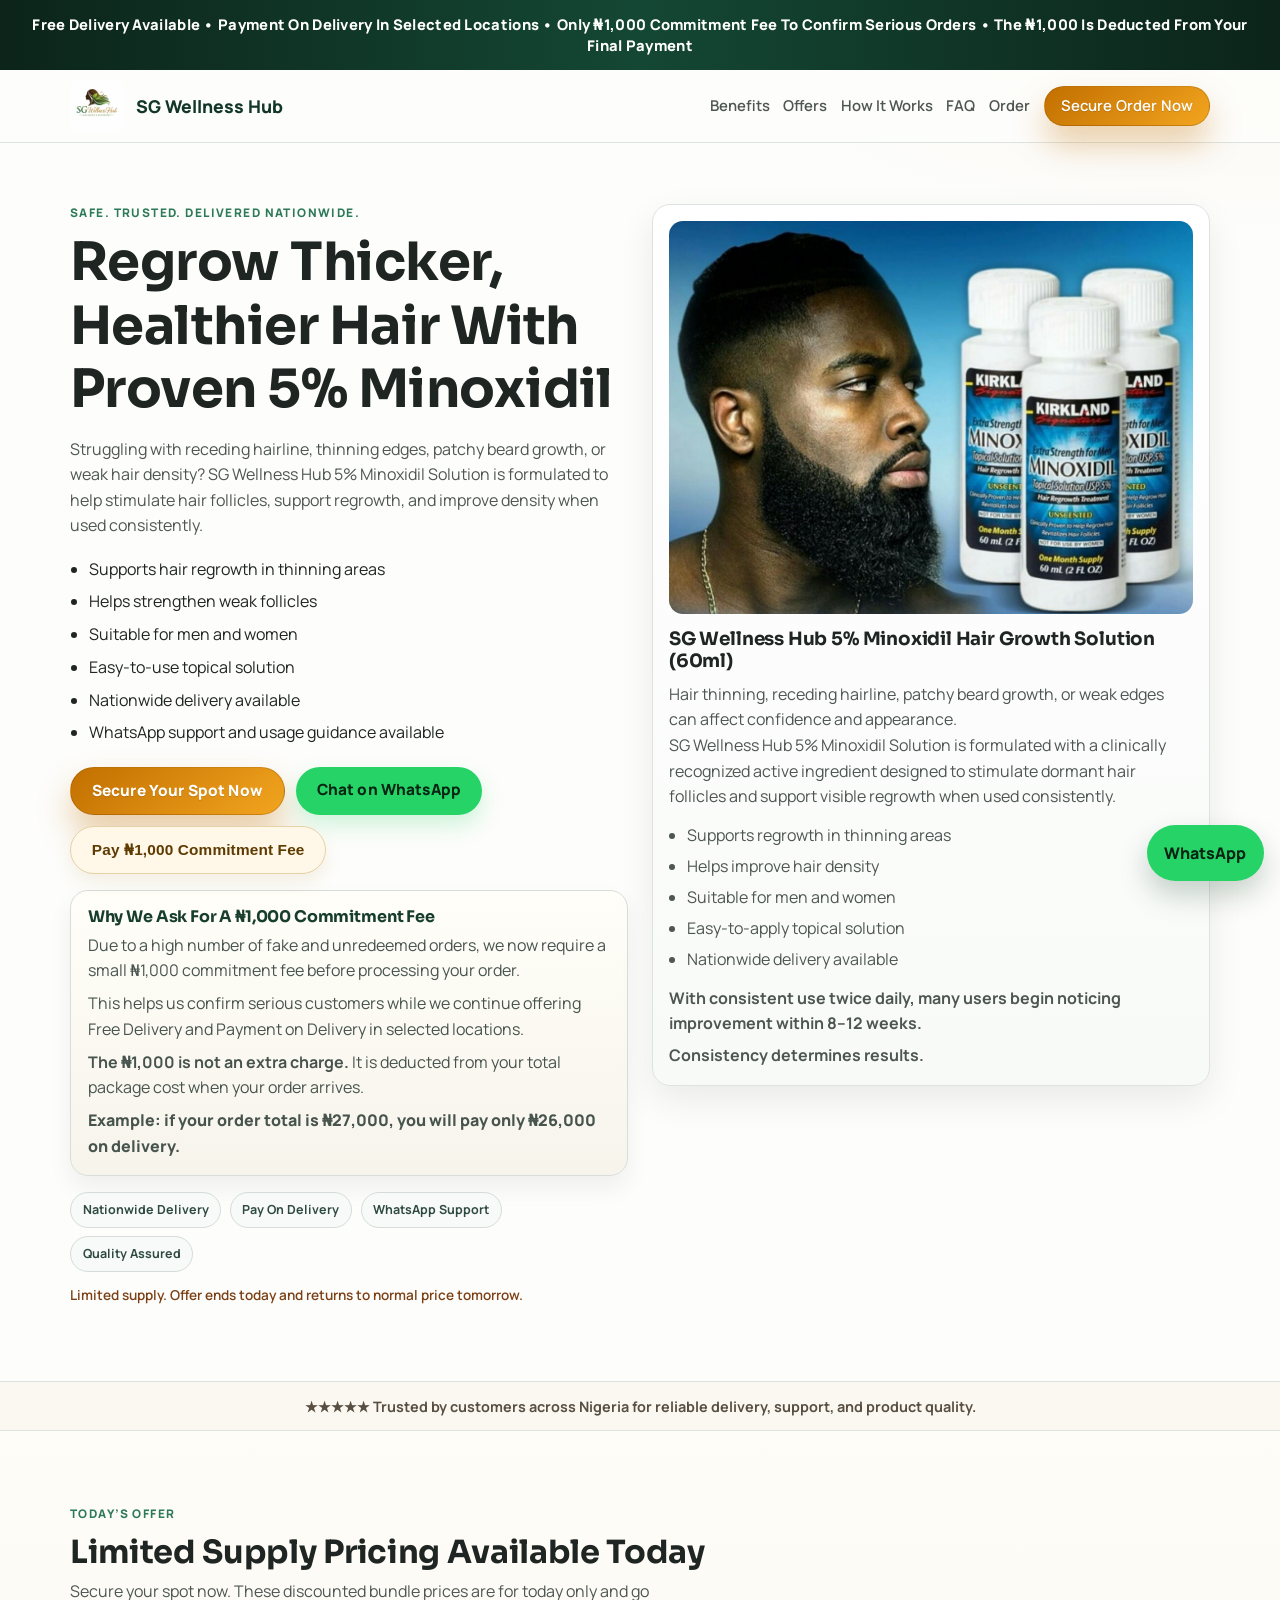
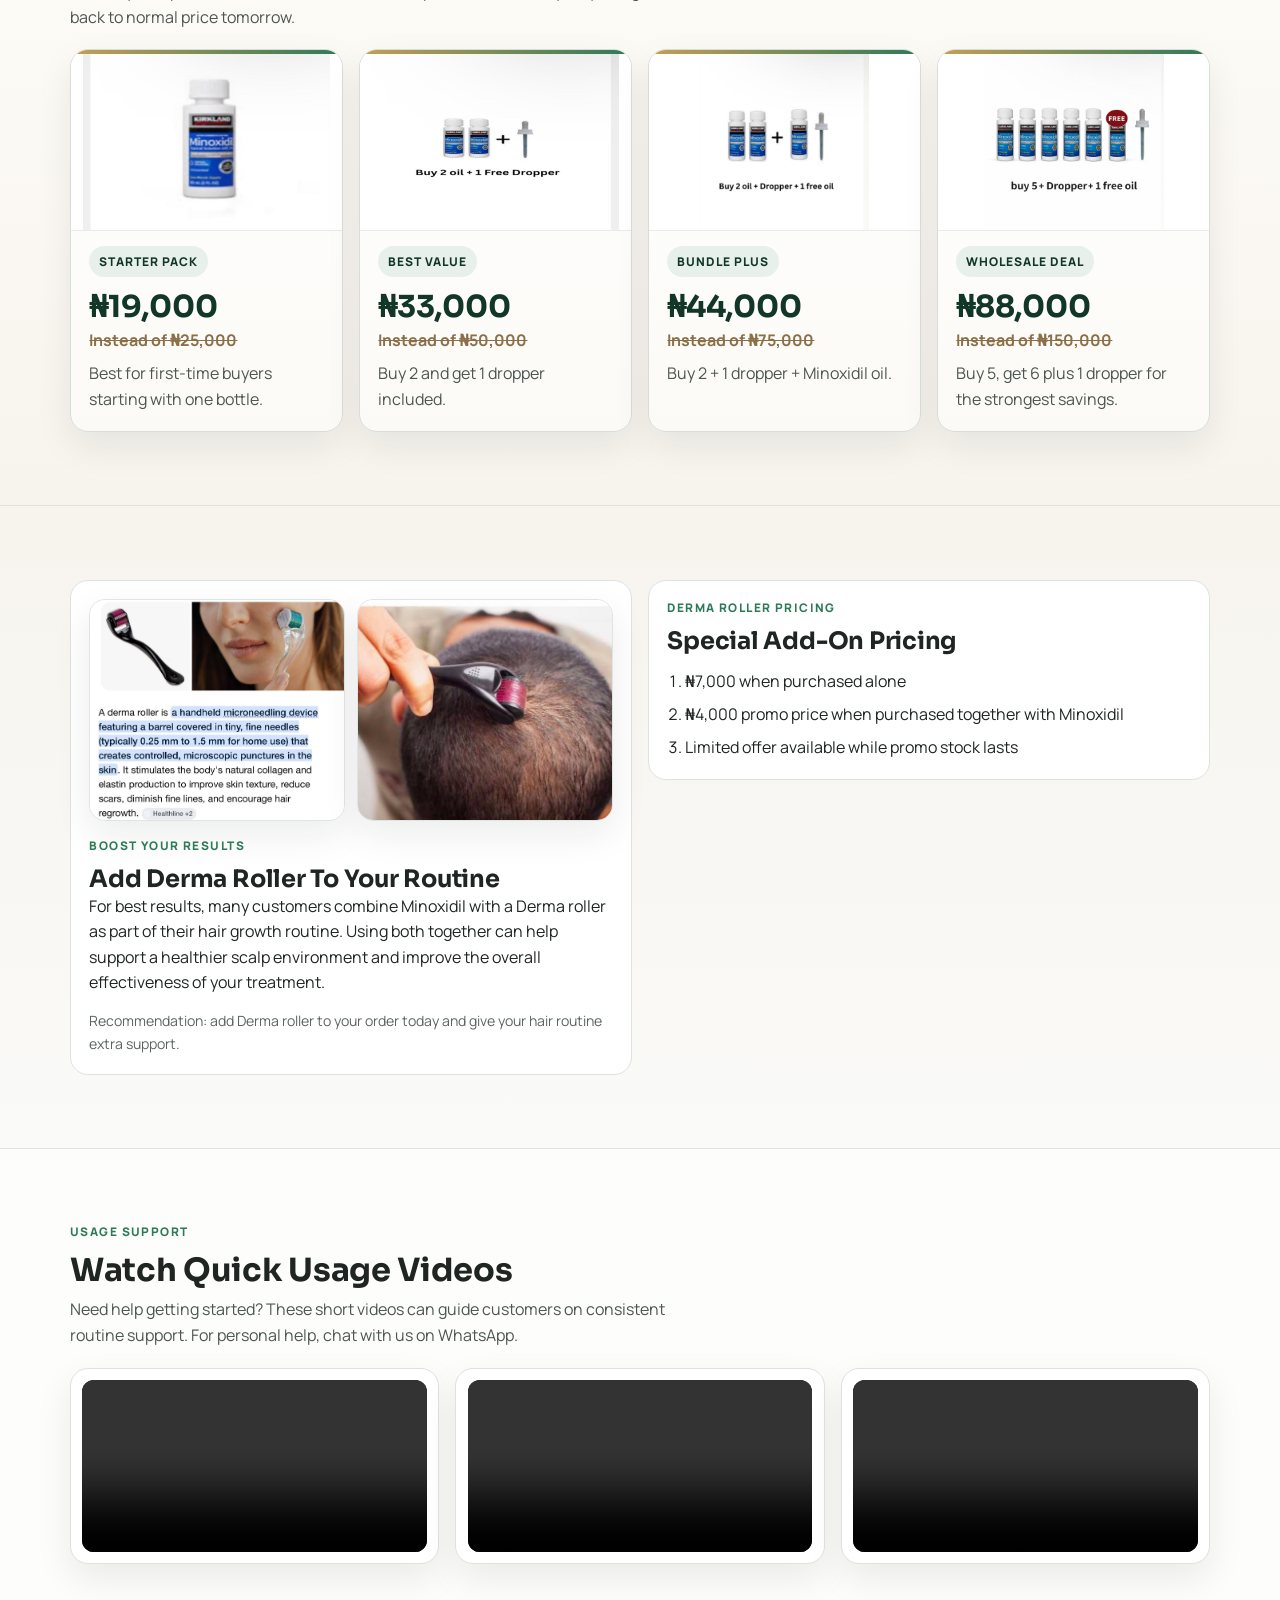
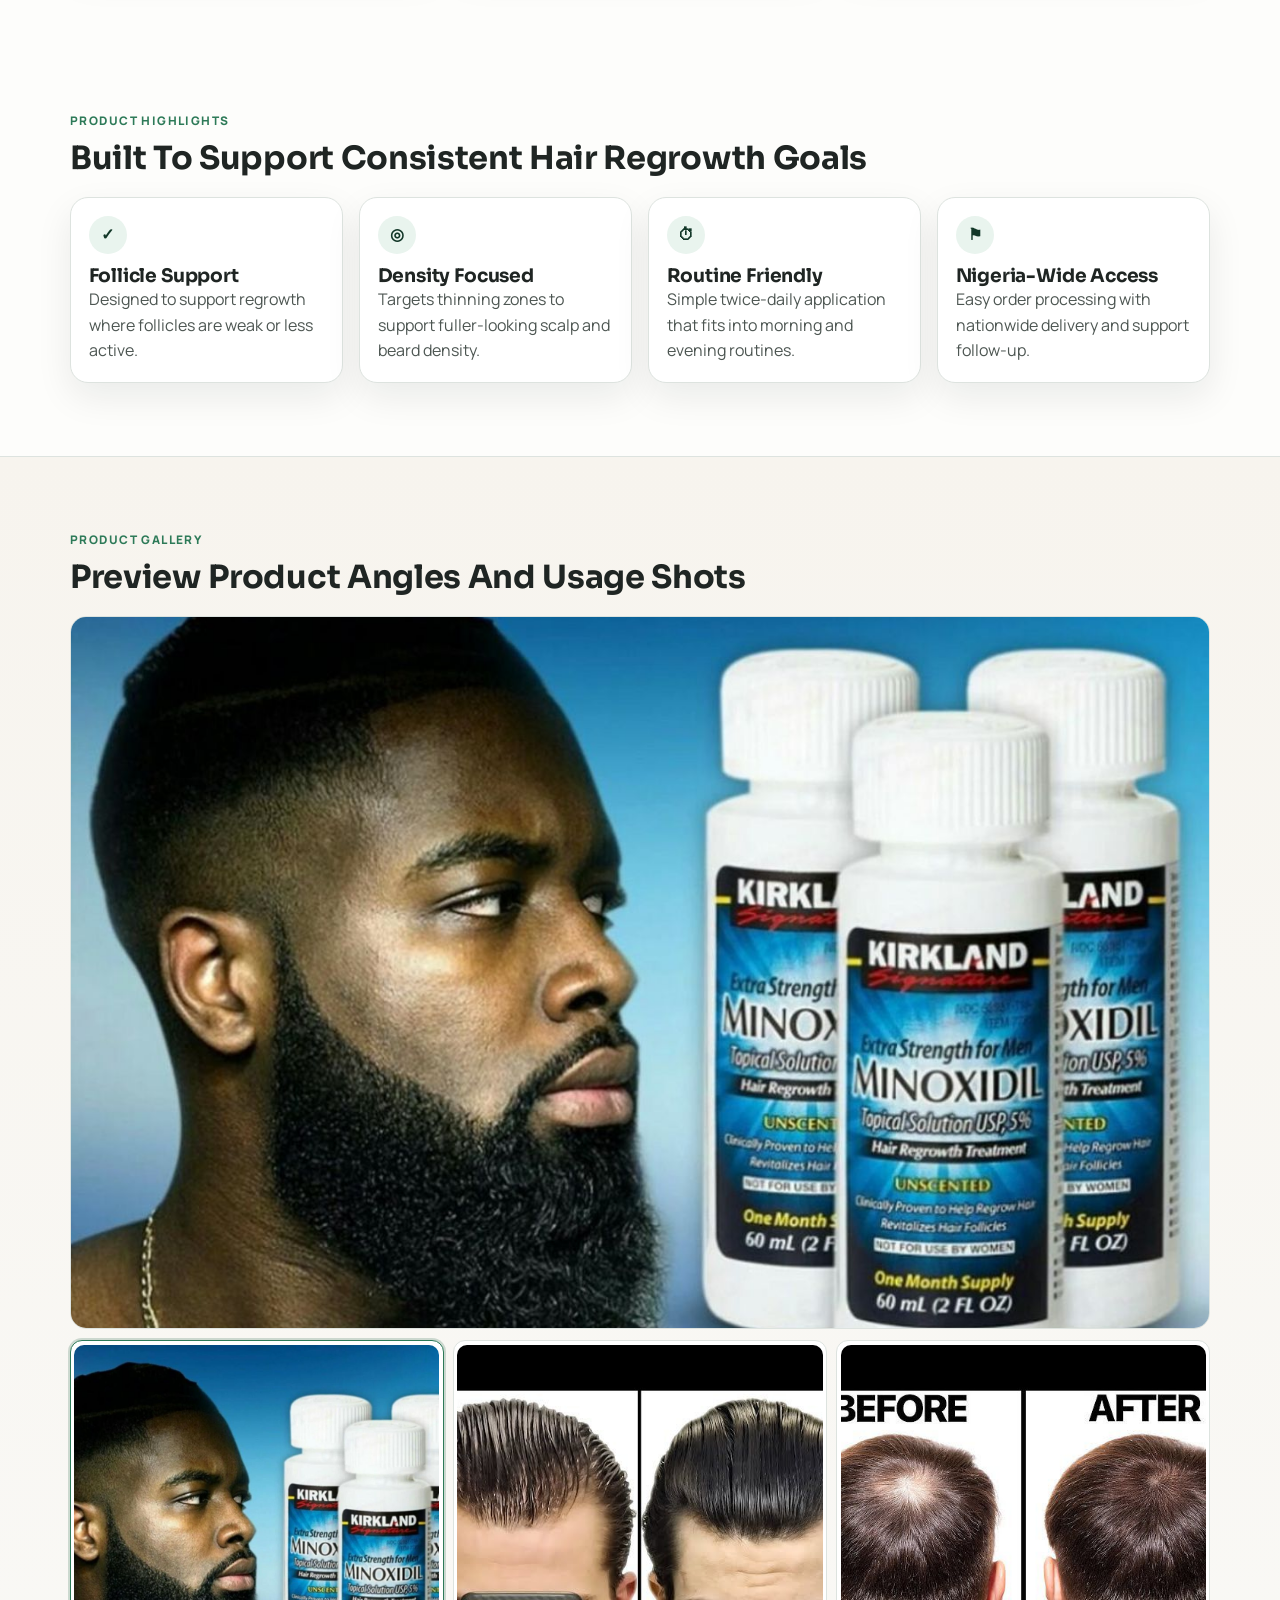
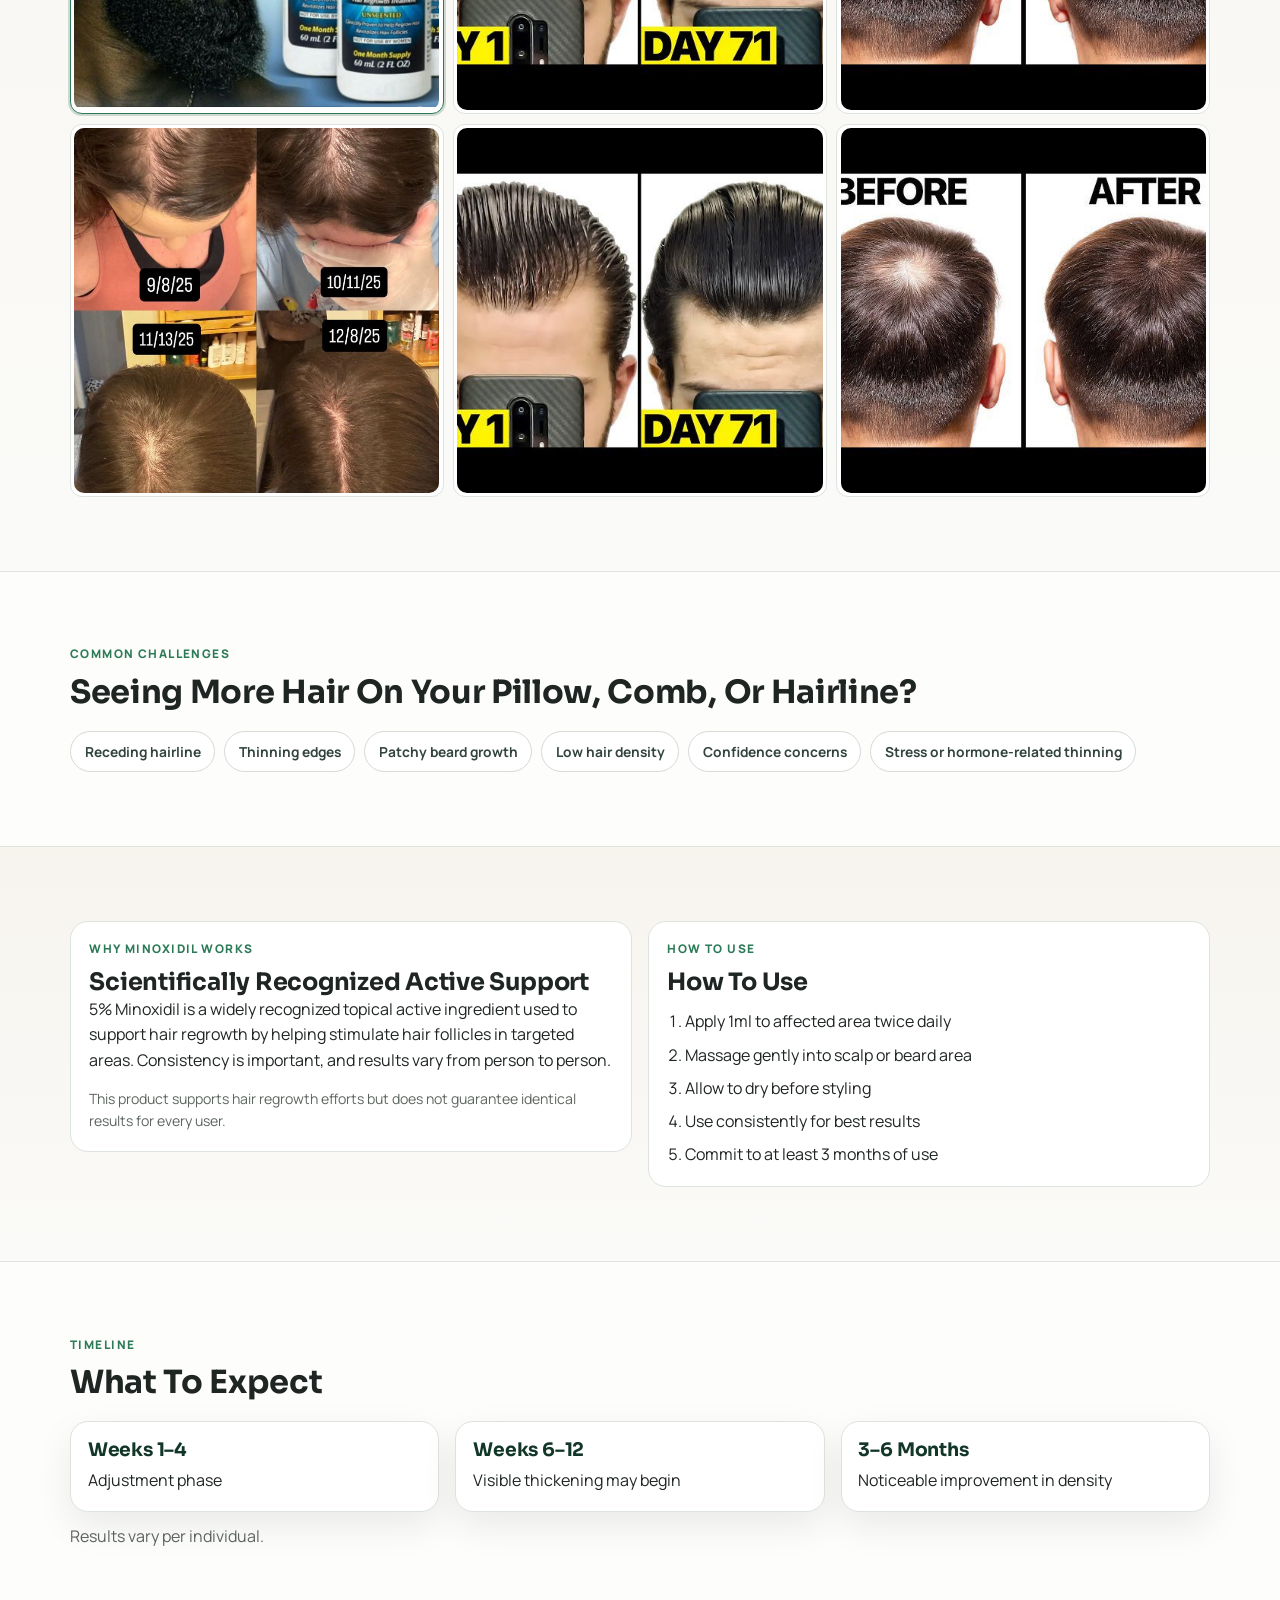
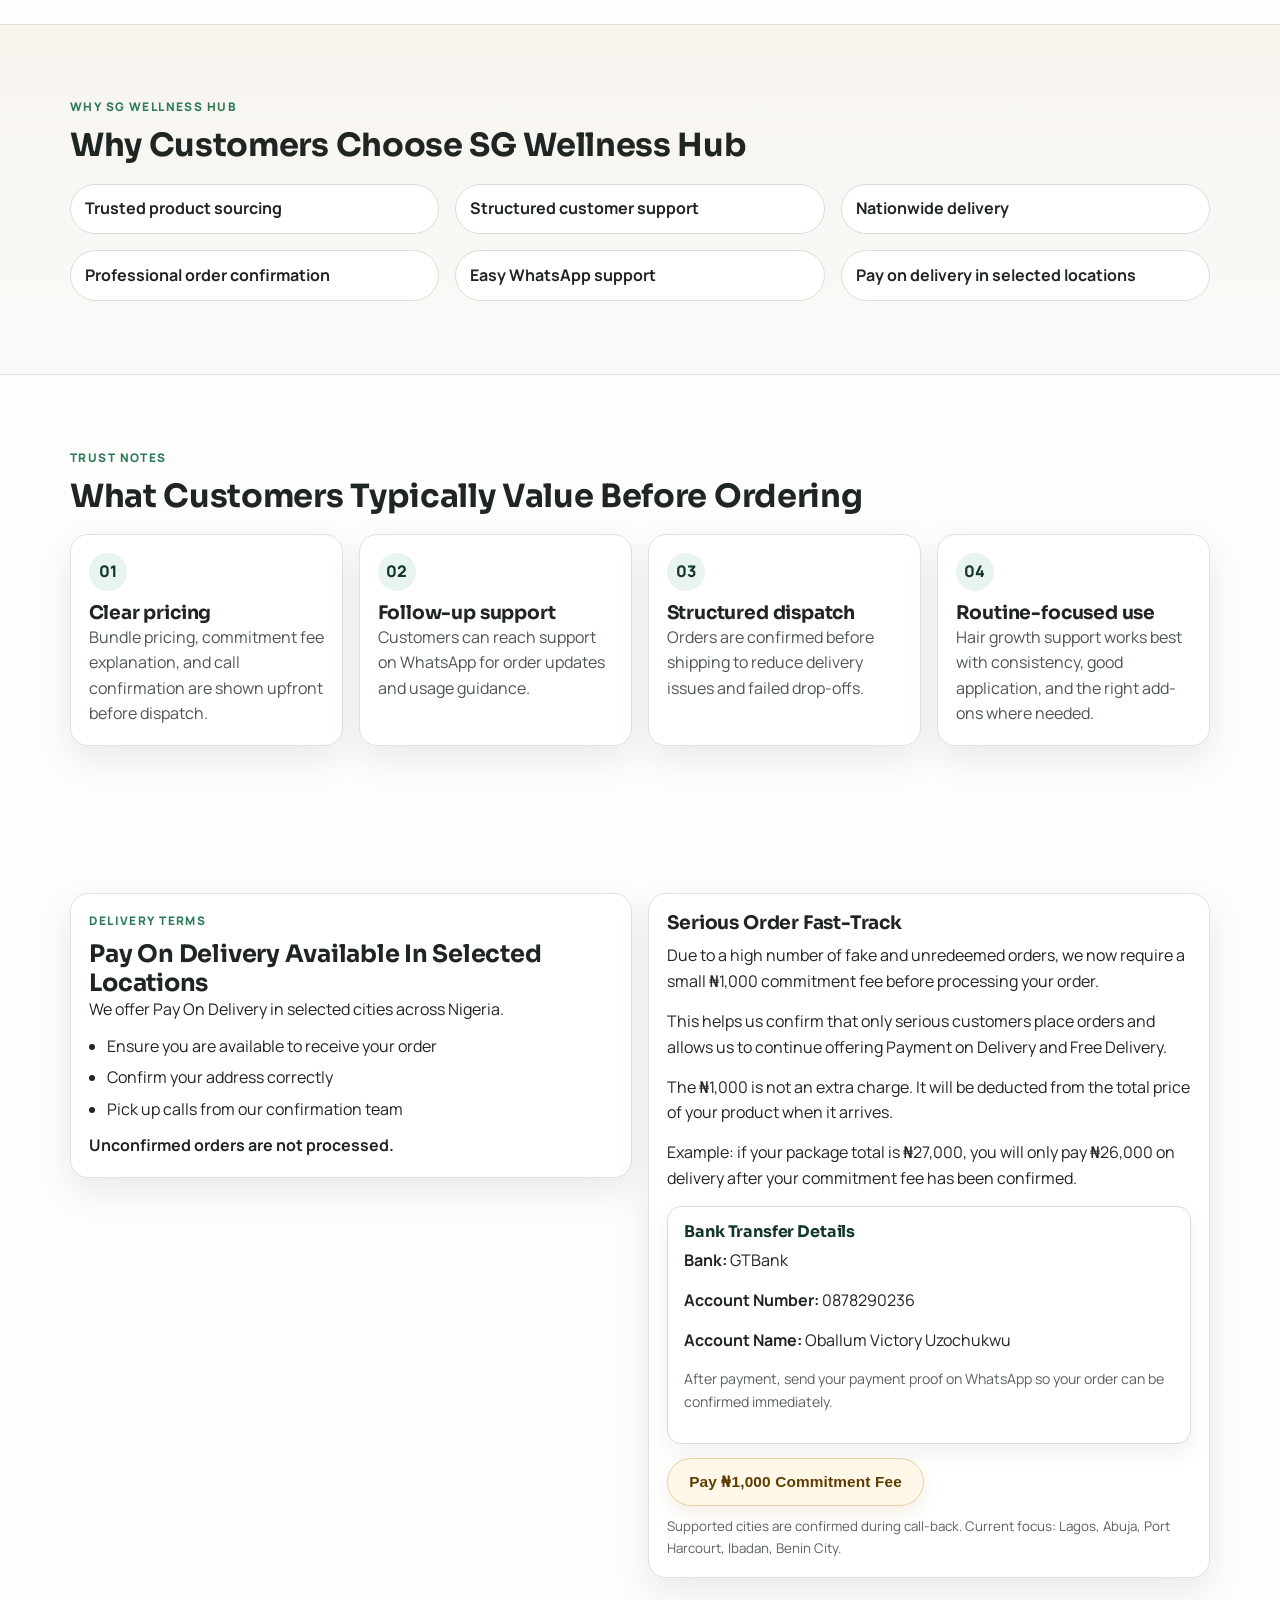
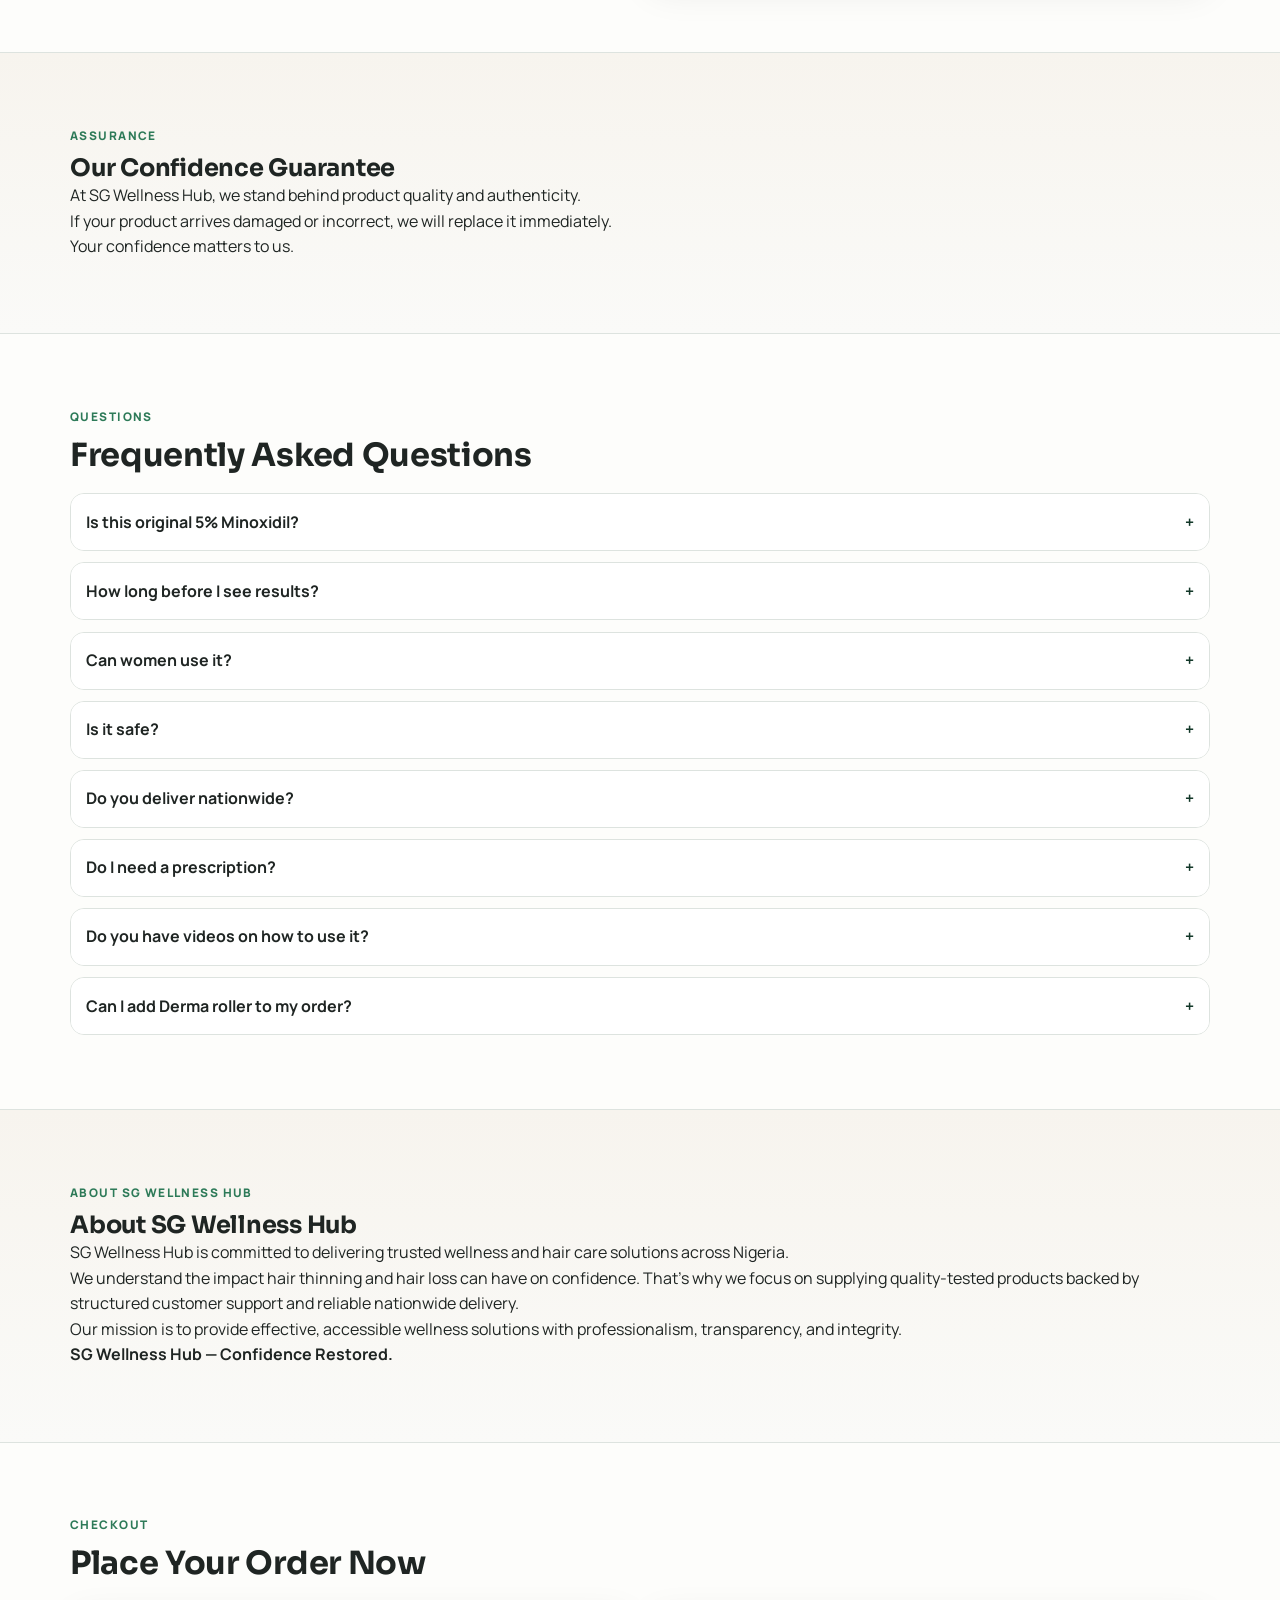
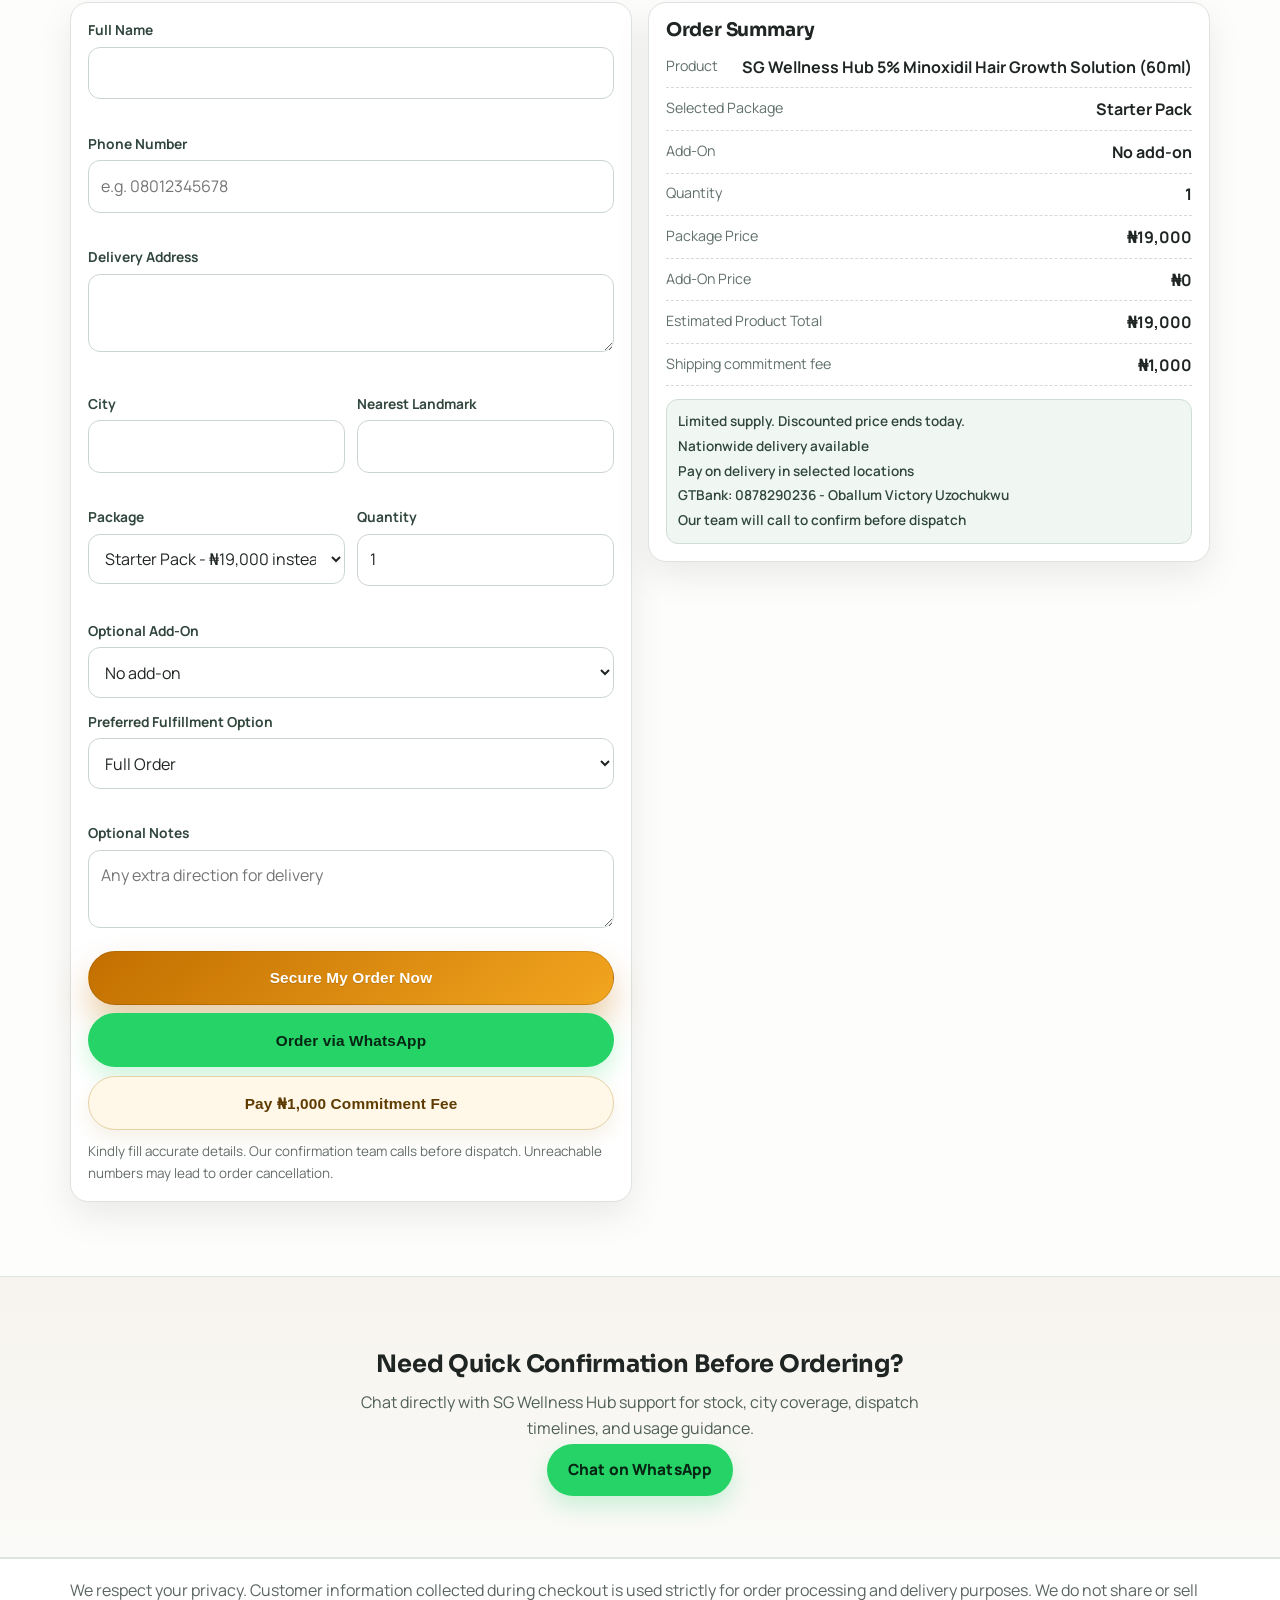
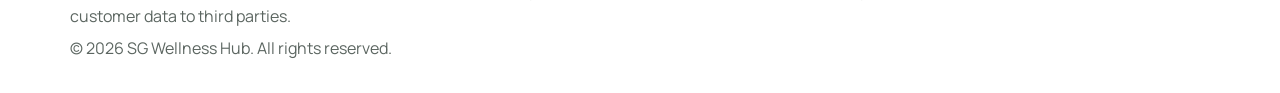
==== commit 4bda7414: "Add derma roller images to upsell section" ====
--- a/index.html
+++ b/index.html
@@ -200,6 +200,14 @@
       <section class="section section-alt" id="upsell">
         <div class="container split-grid">
           <article class="reveal">
+            <div class="upsell-media-grid">
+              <figure class="upsell-media-card">
+                <img src="images/derma-roller-main.jpg" alt="Derma roller used on thinning scalp area" data-fallback-label="Derma Roller" />
+              </figure>
+              <figure class="upsell-media-card">
+                <img src="images/derma-roller-info.jpg" alt="Derma roller product and support visual" data-fallback-label="Derma Roller Info" />
+              </figure>
+            </div>
             <p class="eyebrow">Boost Your Results</p>
             <h2>Add Derma Roller To Your Routine</h2>
             <p>
--- a/style.css
+++ b/style.css
@@ -400,6 +400,28 @@
   color: var(--text-soft);
 }
 
+.upsell-media-grid {
+  display: grid;
+  gap: 0.8rem;
+  margin-bottom: 1rem;
+}
+
+.upsell-media-card {
+  margin: 0;
+  border-radius: 16px;
+  overflow: hidden;
+  border: 1px solid #dfe5e2;
+  background: #fff;
+  box-shadow: var(--shadow);
+}
+
+.upsell-media-card img {
+  width: 100%;
+  height: 220px;
+  object-fit: cover;
+  display: block;
+}
+
 .video-grid {
   display: grid;
   gap: 1rem;
@@ -1063,6 +1085,10 @@
 
   .video-grid {
     grid-template-columns: repeat(3, minmax(0, 1fr));
+  }
+
+  .upsell-media-grid {
+    grid-template-columns: repeat(2, minmax(0, 1fr));
   }
 
   .timeline-grid,
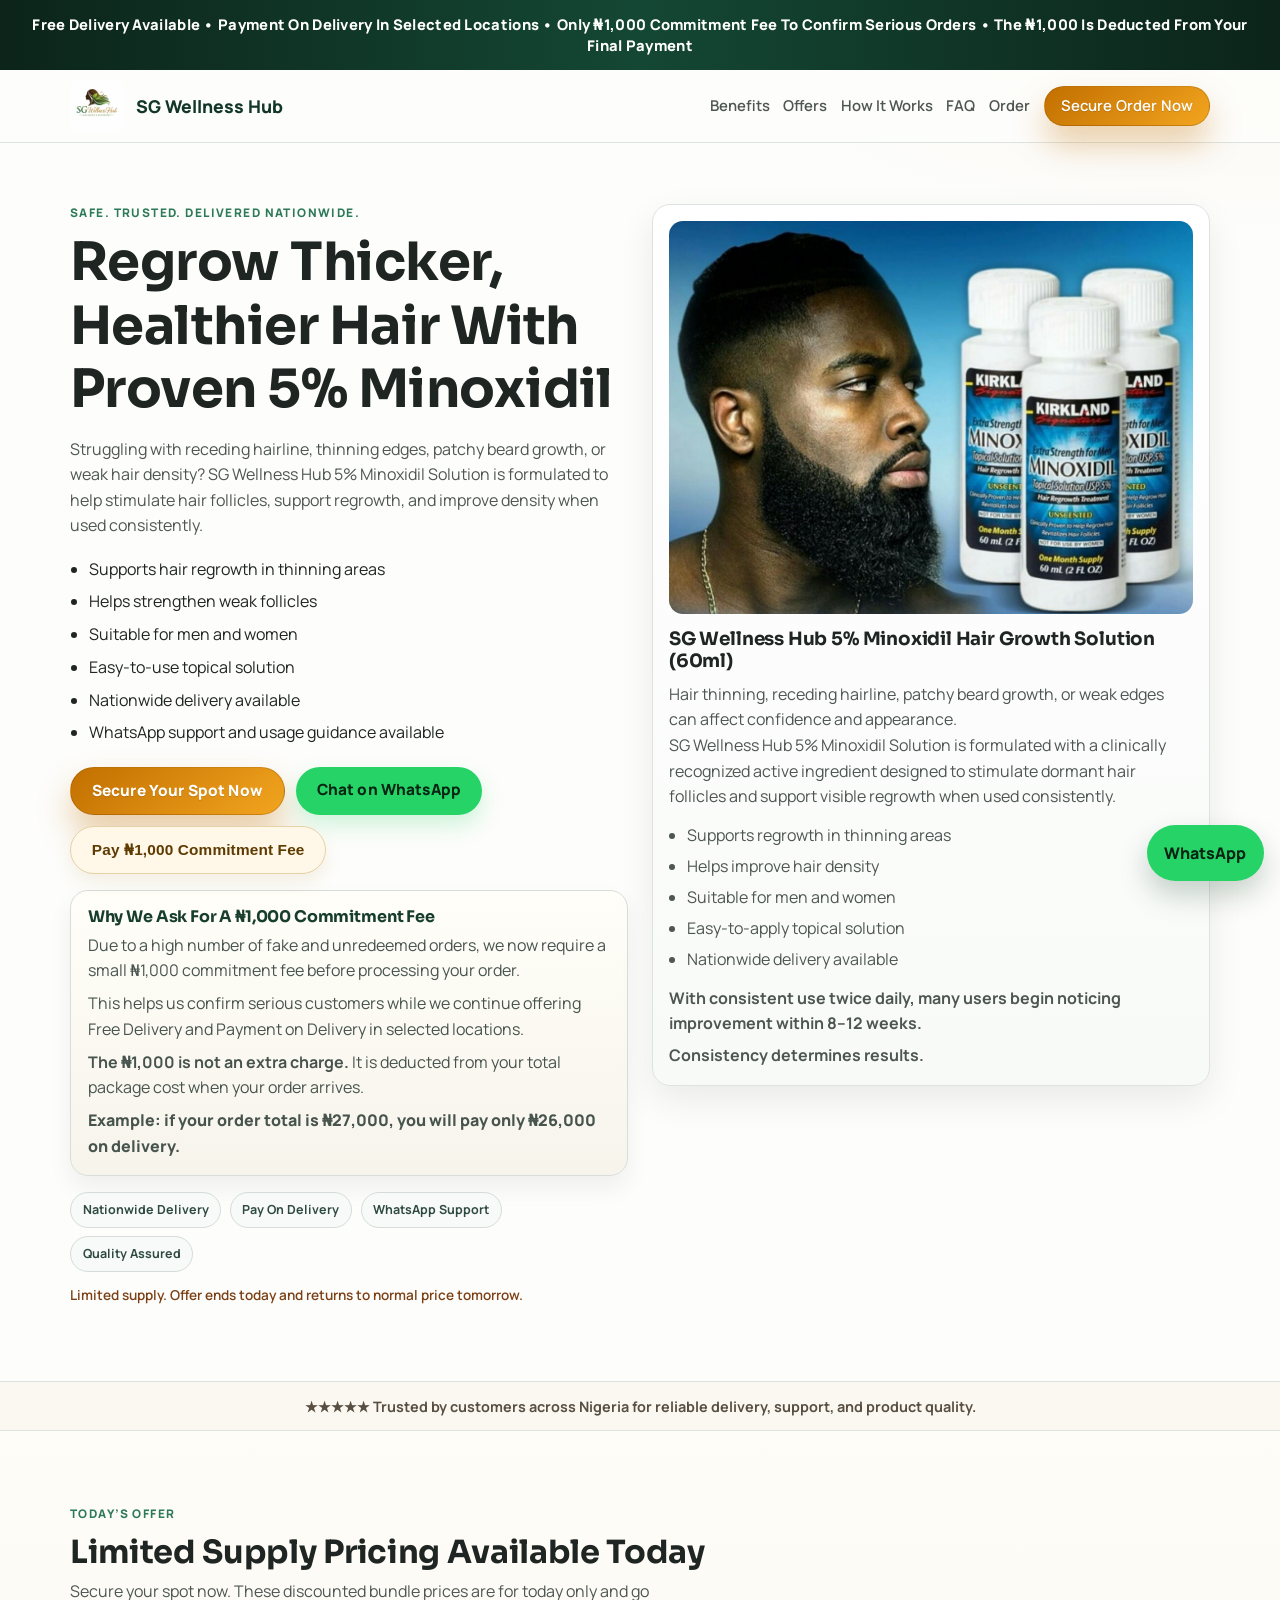
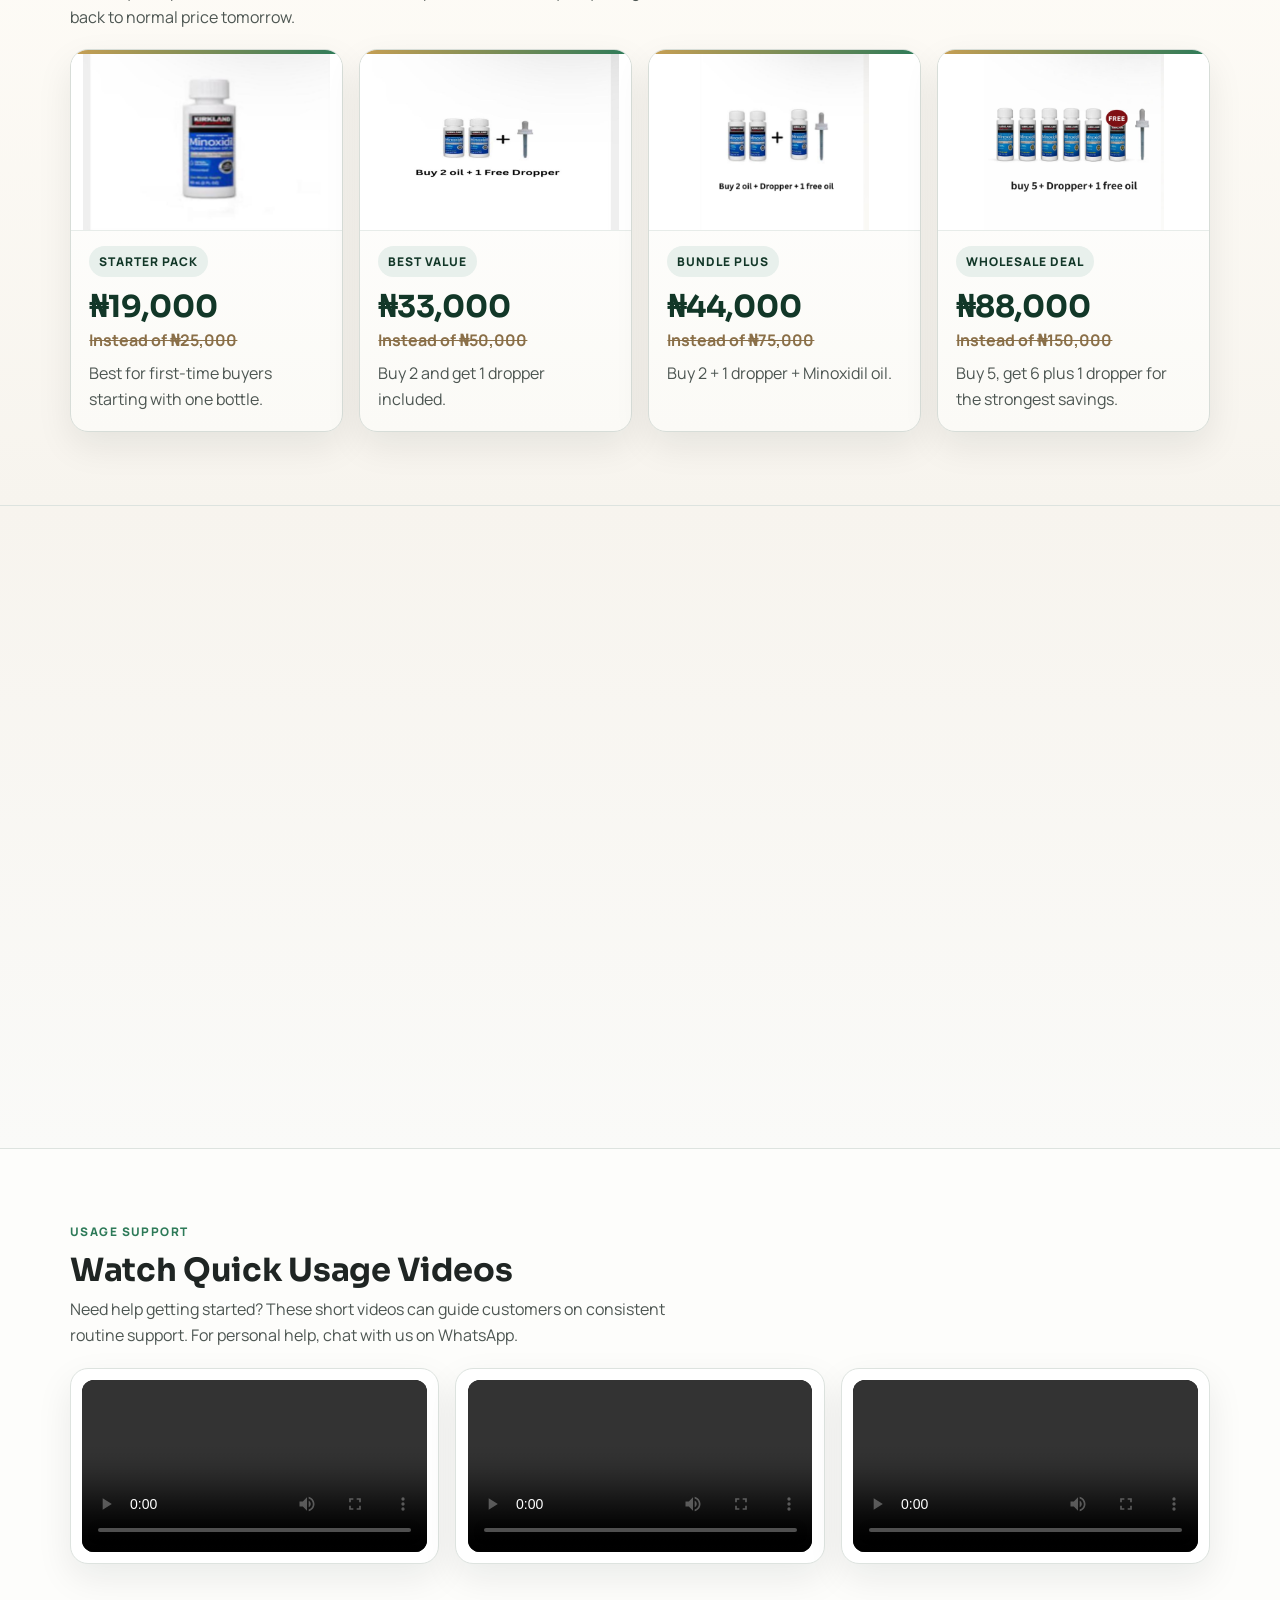
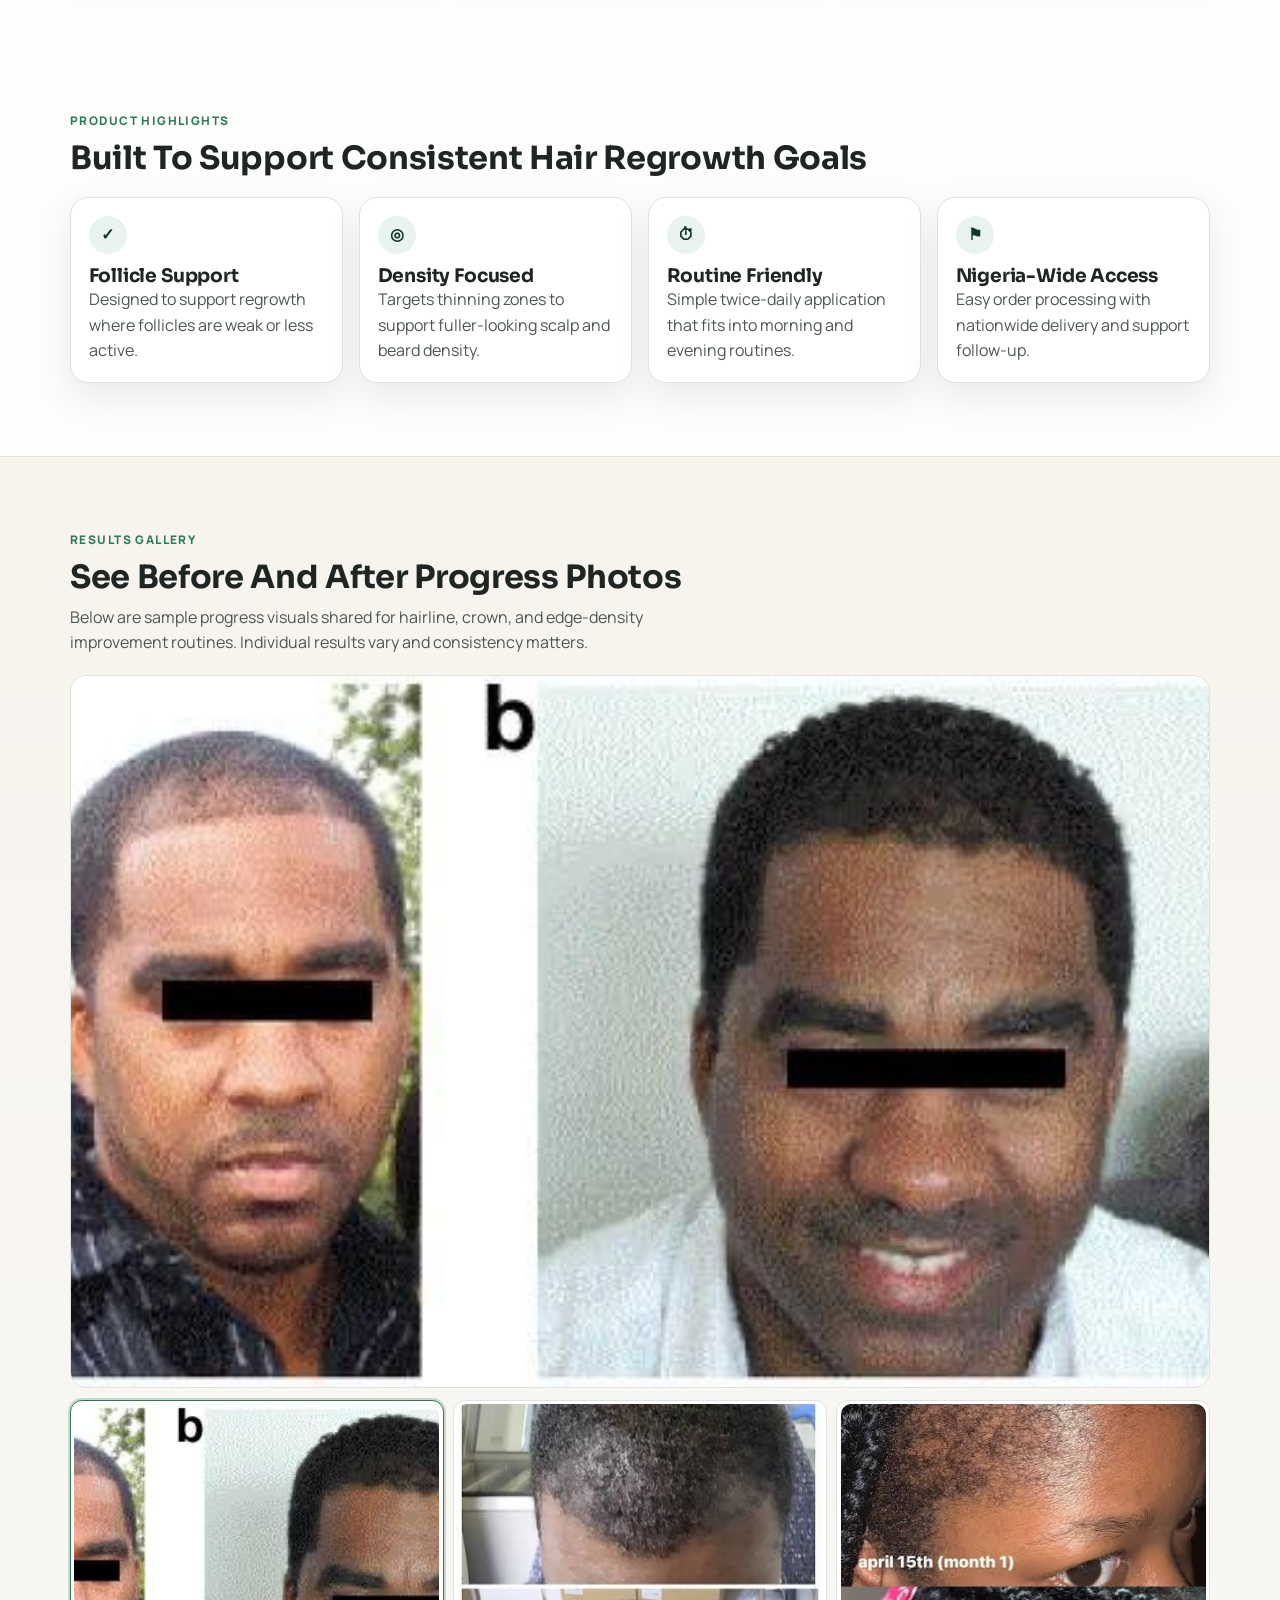
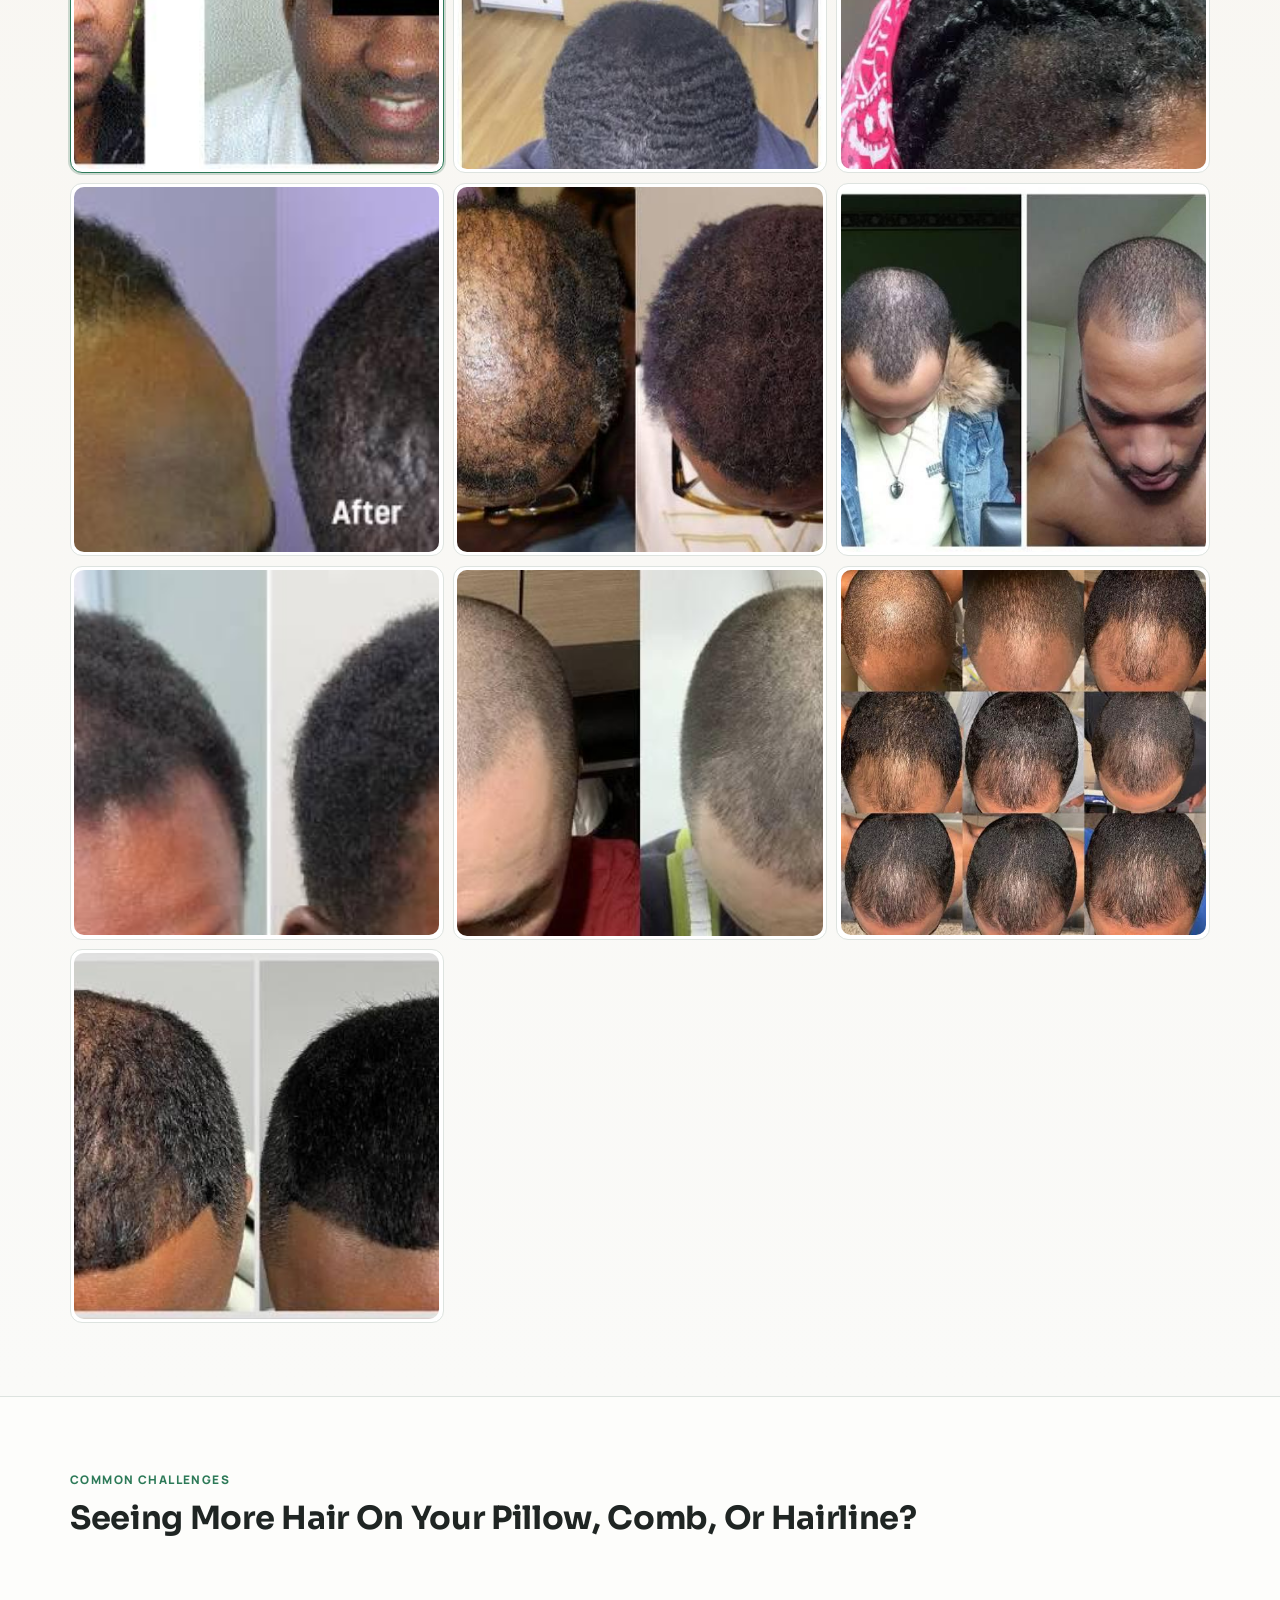
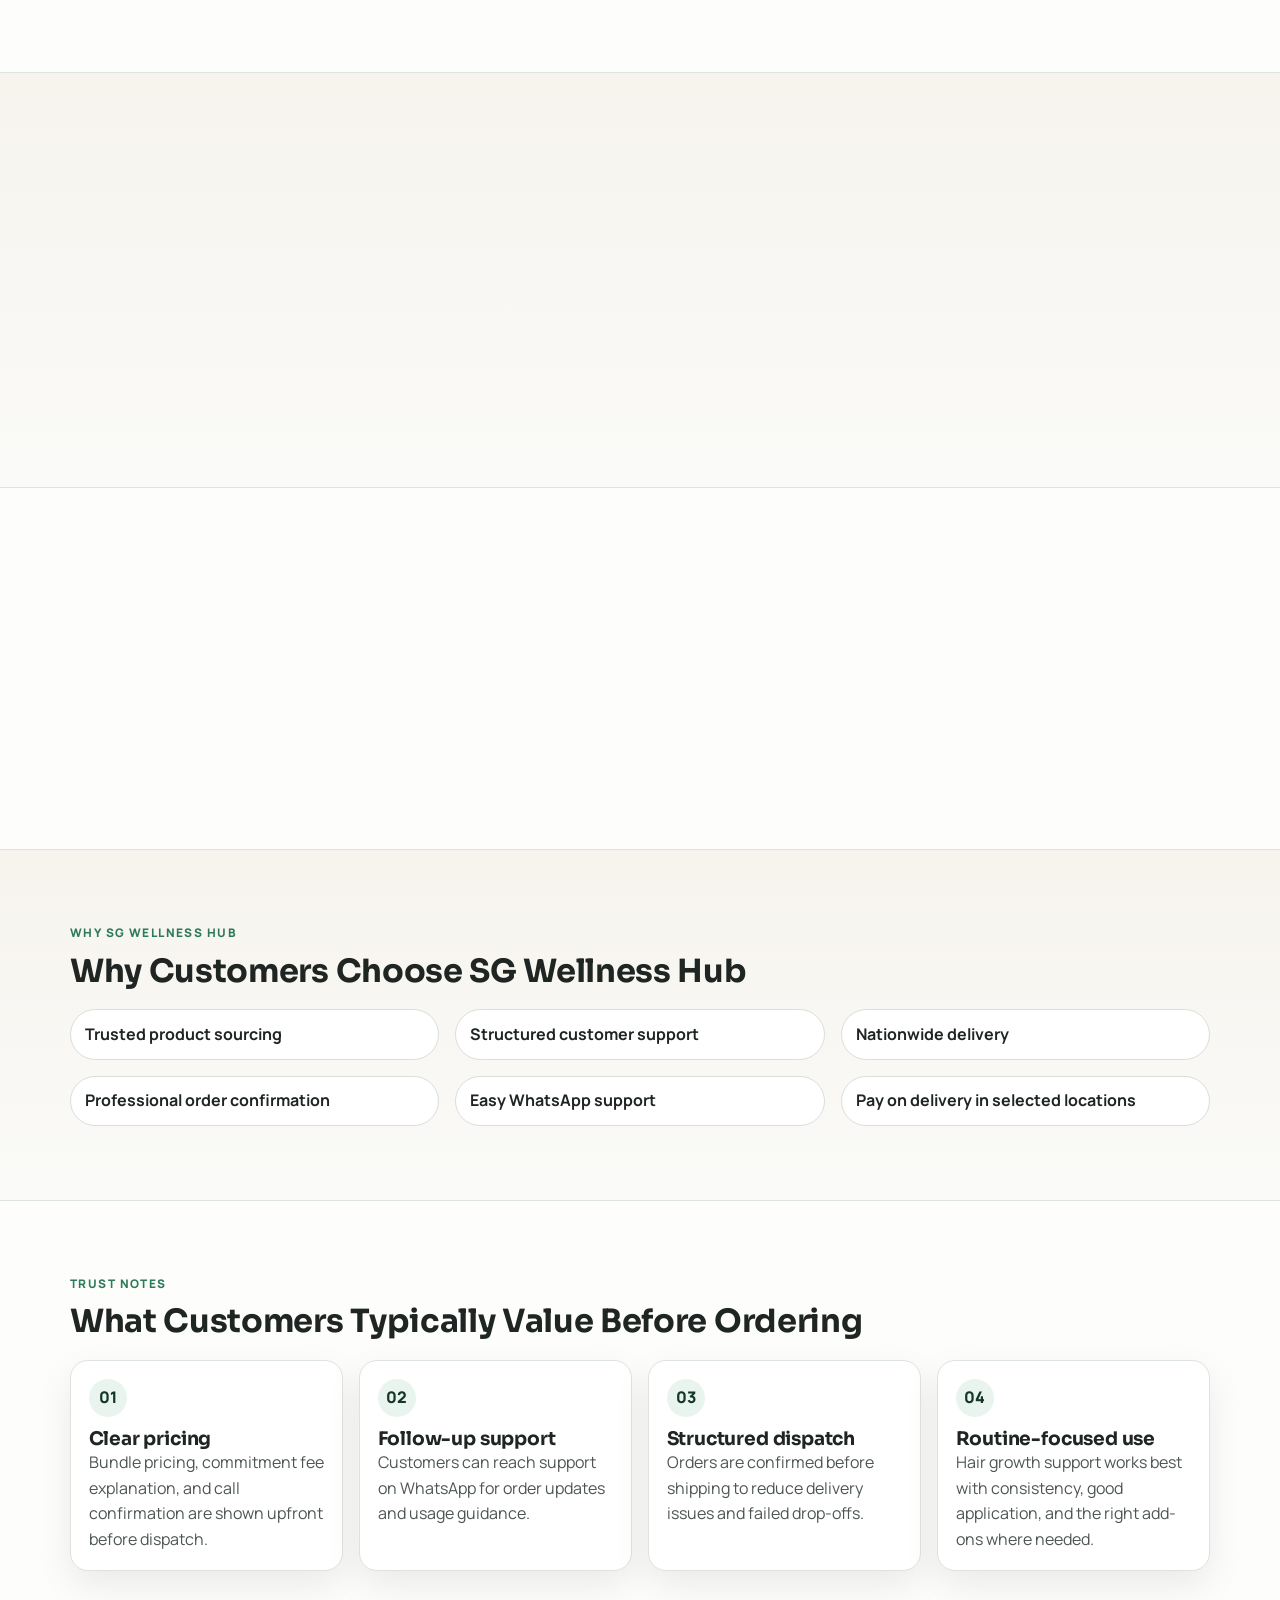
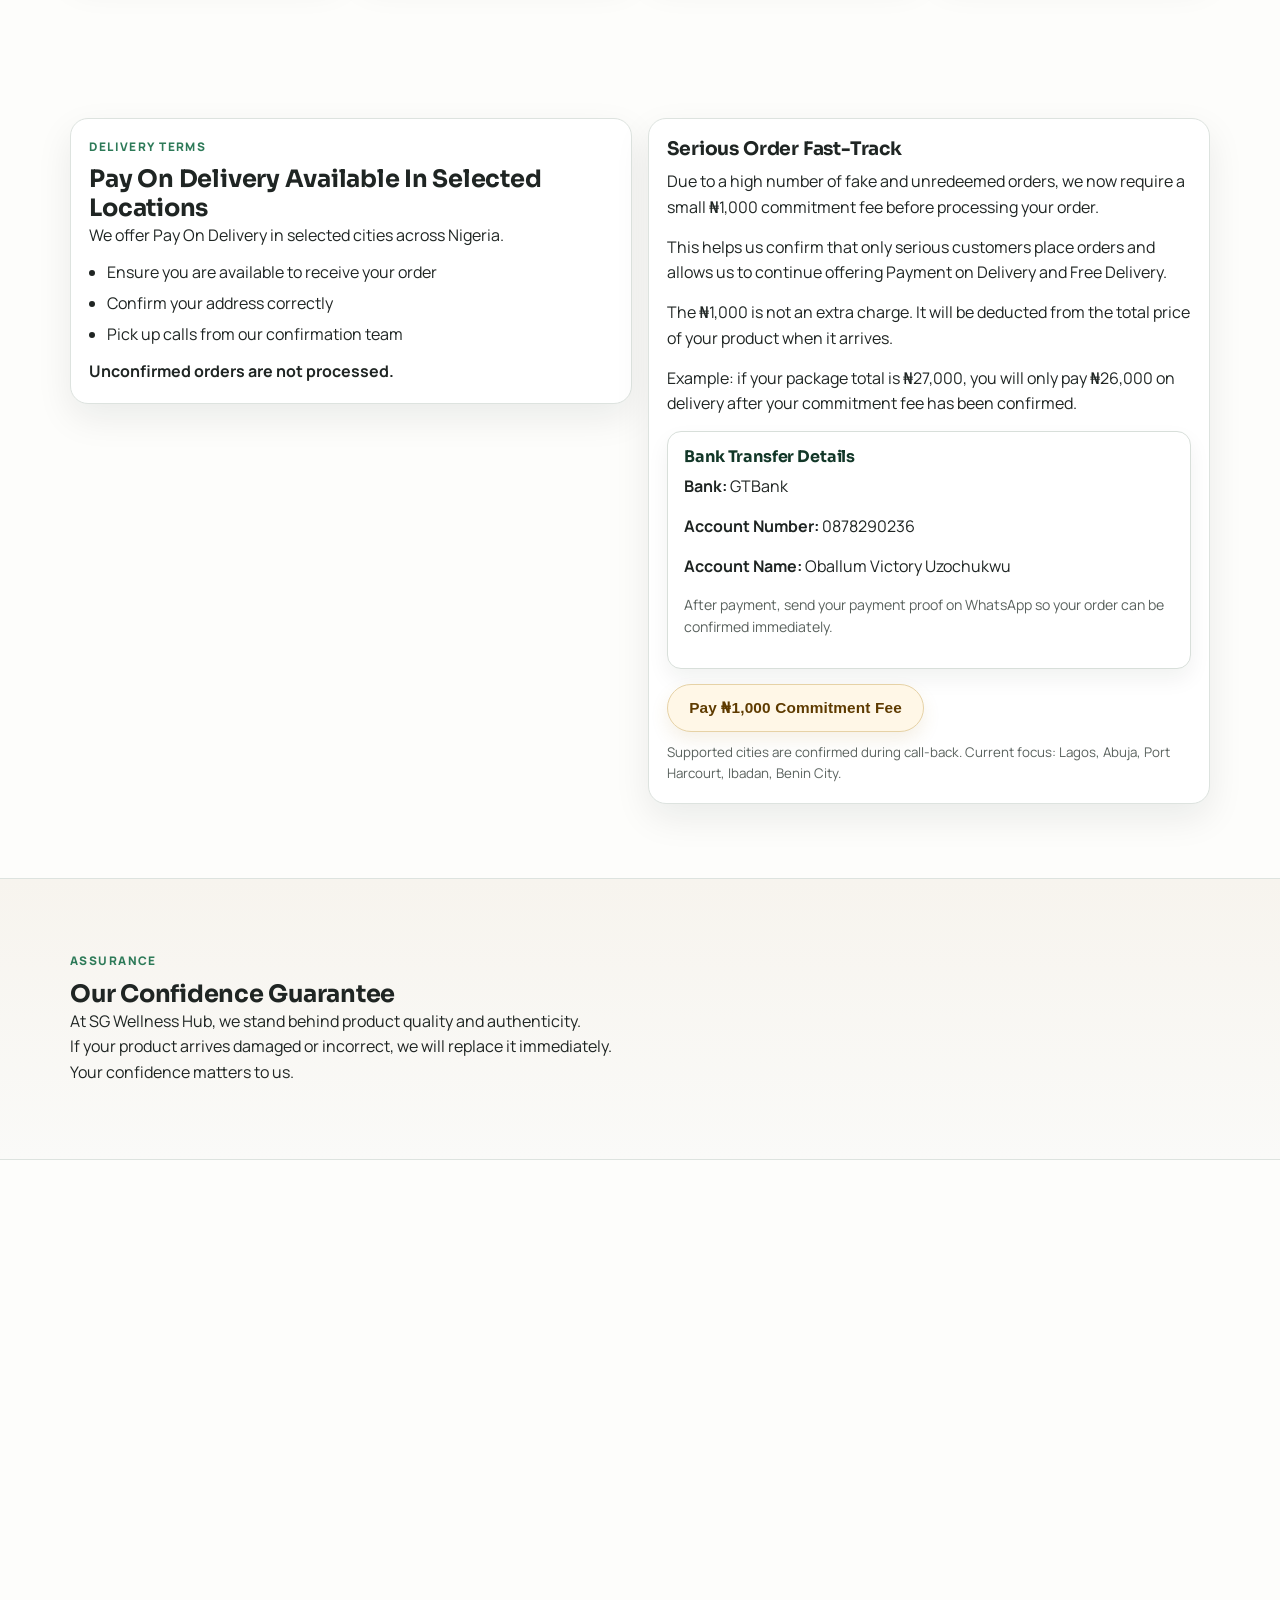
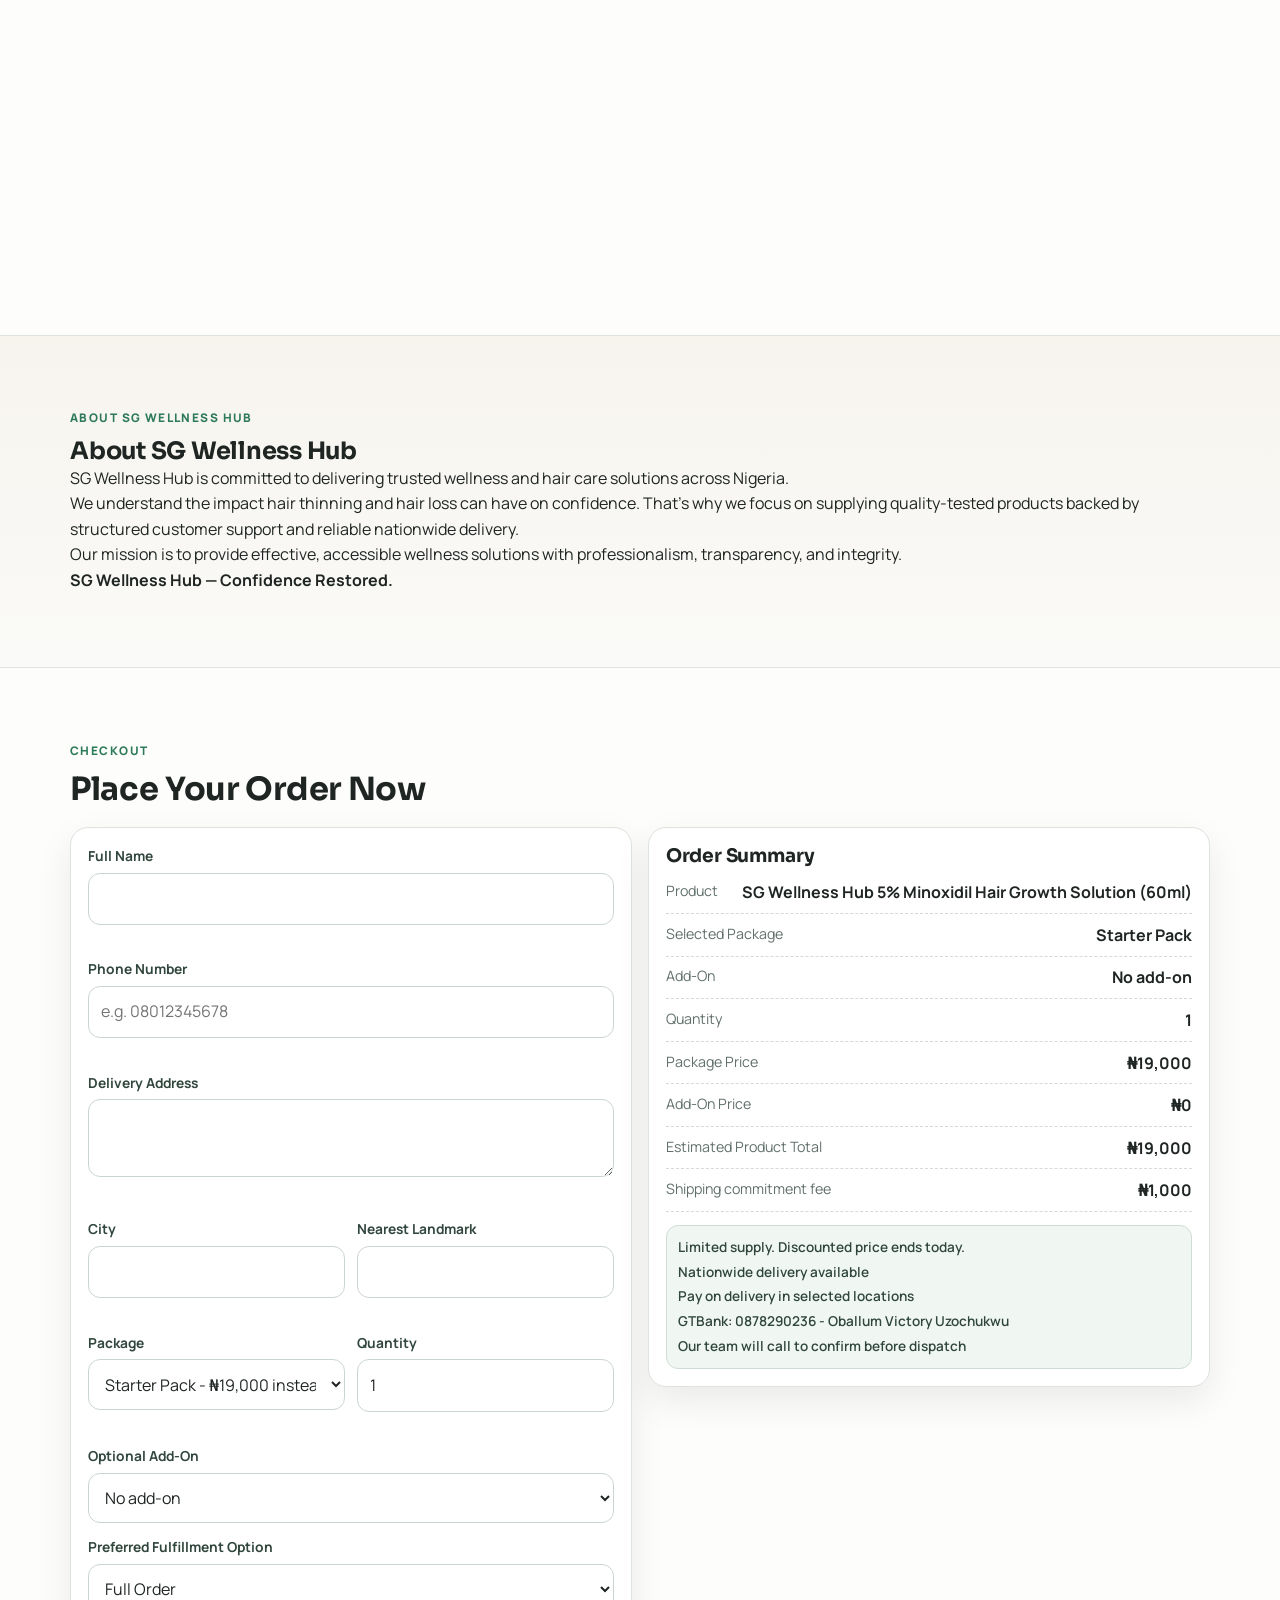
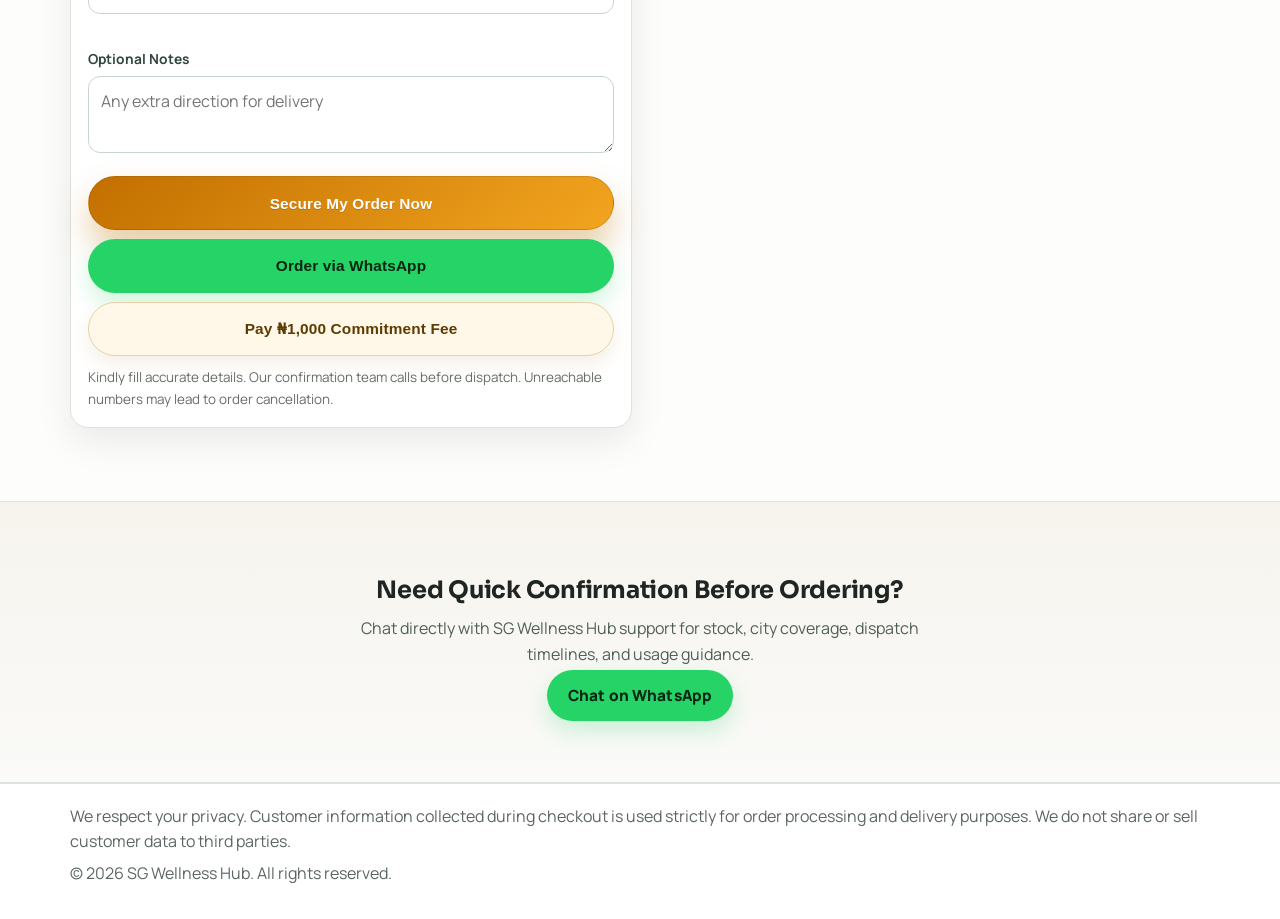
==== commit 627c83fb: "Replace product gallery with before-and-after results gallery" ====
--- a/index.html
+++ b/index.html
@@ -288,31 +288,44 @@
       <section class="section section-alt" id="gallery">
         <div class="container reveal">
           <div class="section-head">
-            <p class="eyebrow">Product Gallery</p>
-            <h2>Preview Product Angles And Usage Shots</h2>
+            <p class="eyebrow">Results Gallery</p>
+            <h2>See Before And After Progress Photos</h2>
+            <p class="offer-intro">Below are sample progress visuals shared for hairline, crown, and edge-density improvement routines. Individual results vary and consistency matters.</p>
           </div>
           <div class="gallery-layout">
             <figure class="gallery-main-wrap">
-              <img id="galleryMain" src="images/product-main.jpg" alt="Main product view" data-fallback-label="Main Gallery Image" />
+              <img id="galleryMain" src="images/before-after-1.jpg" alt="Before and after hair growth result" data-fallback-label="Main Gallery Image" />
             </figure>
             <div class="gallery-thumbs" role="list" aria-label="Product image thumbnails">
-              <button class="thumb active" type="button" data-image="images/product-main.jpg" data-alt="Main product view">
-                <img src="images/product-main.jpg" alt="Thumbnail of main product" data-fallback-label="Thumb 1" />
-              </button>
-              <button class="thumb" type="button" data-image="images/product-2.jpg" data-alt="Product side angle">
-                <img src="images/product-2.jpg" alt="Thumbnail of product side angle" data-fallback-label="Thumb 2" />
-              </button>
-              <button class="thumb" type="button" data-image="images/product-3.jpg" data-alt="Product back angle">
-                <img src="images/product-3.jpg" alt="Thumbnail of product back angle" data-fallback-label="Thumb 3" />
-              </button>
-              <button class="thumb" type="button" data-image="images/product-4.jpg" data-alt="Dropper and bottle closeup">
-                <img src="images/product-4.jpg" alt="Thumbnail of dropper and bottle" data-fallback-label="Thumb 4" />
-              </button>
-              <button class="thumb" type="button" data-image="images/usage-1.jpg" data-alt="Usage demonstration">
-                <img src="images/usage-1.jpg" alt="Thumbnail of usage demonstration" data-fallback-label="Thumb 5" />
-              </button>
-              <button class="thumb" type="button" data-image="images/benefit-1.jpg" data-alt="Hair density support visual">
-                <img src="images/benefit-1.jpg" alt="Thumbnail of hair density support visual" data-fallback-label="Thumb 6" />
+              <button class="thumb active" type="button" data-image="images/before-after-1.jpg" data-alt="Before and after hairline result 1">
+                <img src="images/before-after-1.jpg" alt="Thumbnail of before and after result 1" data-fallback-label="Thumb 1" />
+              </button>
+              <button class="thumb" type="button" data-image="images/before-after-2.jpg" data-alt="Before and after hairline result 2">
+                <img src="images/before-after-2.jpg" alt="Thumbnail of before and after result 2" data-fallback-label="Thumb 2" />
+              </button>
+              <button class="thumb" type="button" data-image="images/before-after-3.jpg" data-alt="Before and after hairline result 3">
+                <img src="images/before-after-3.jpg" alt="Thumbnail of before and after result 3" data-fallback-label="Thumb 3" />
+              </button>
+              <button class="thumb" type="button" data-image="images/before-after-4.jpg" data-alt="Before and after crown result 4">
+                <img src="images/before-after-4.jpg" alt="Thumbnail of before and after result 4" data-fallback-label="Thumb 4" />
+              </button>
+              <button class="thumb" type="button" data-image="images/before-after-5.jpg" data-alt="Before and after crown result 5">
+                <img src="images/before-after-5.jpg" alt="Thumbnail of before and after result 5" data-fallback-label="Thumb 5" />
+              </button>
+              <button class="thumb" type="button" data-image="images/before-after-6.jpg" data-alt="Before and after density result 6">
+                <img src="images/before-after-6.jpg" alt="Thumbnail of before and after result 6" data-fallback-label="Thumb 6" />
+              </button>
+              <button class="thumb" type="button" data-image="images/before-after-7.jpg" data-alt="Before and after edge result 7">
+                <img src="images/before-after-7.jpg" alt="Thumbnail of before and after result 7" data-fallback-label="Thumb 7" />
+              </button>
+              <button class="thumb" type="button" data-image="images/before-after-8.jpg" data-alt="Before and after edge result 8">
+                <img src="images/before-after-8.jpg" alt="Thumbnail of before and after result 8" data-fallback-label="Thumb 8" />
+              </button>
+              <button class="thumb" type="button" data-image="images/before-after-9.jpg" data-alt="Before and after edge result 9">
+                <img src="images/before-after-9.jpg" alt="Thumbnail of before and after result 9" data-fallback-label="Thumb 9" />
+              </button>
+              <button class="thumb" type="button" data-image="images/before-after-10.jpg" data-alt="Before and after edge result 10">
+                <img src="images/before-after-10.jpg" alt="Thumbnail of before and after result 10" data-fallback-label="Thumb 10" />
               </button>
             </div>
           </div>
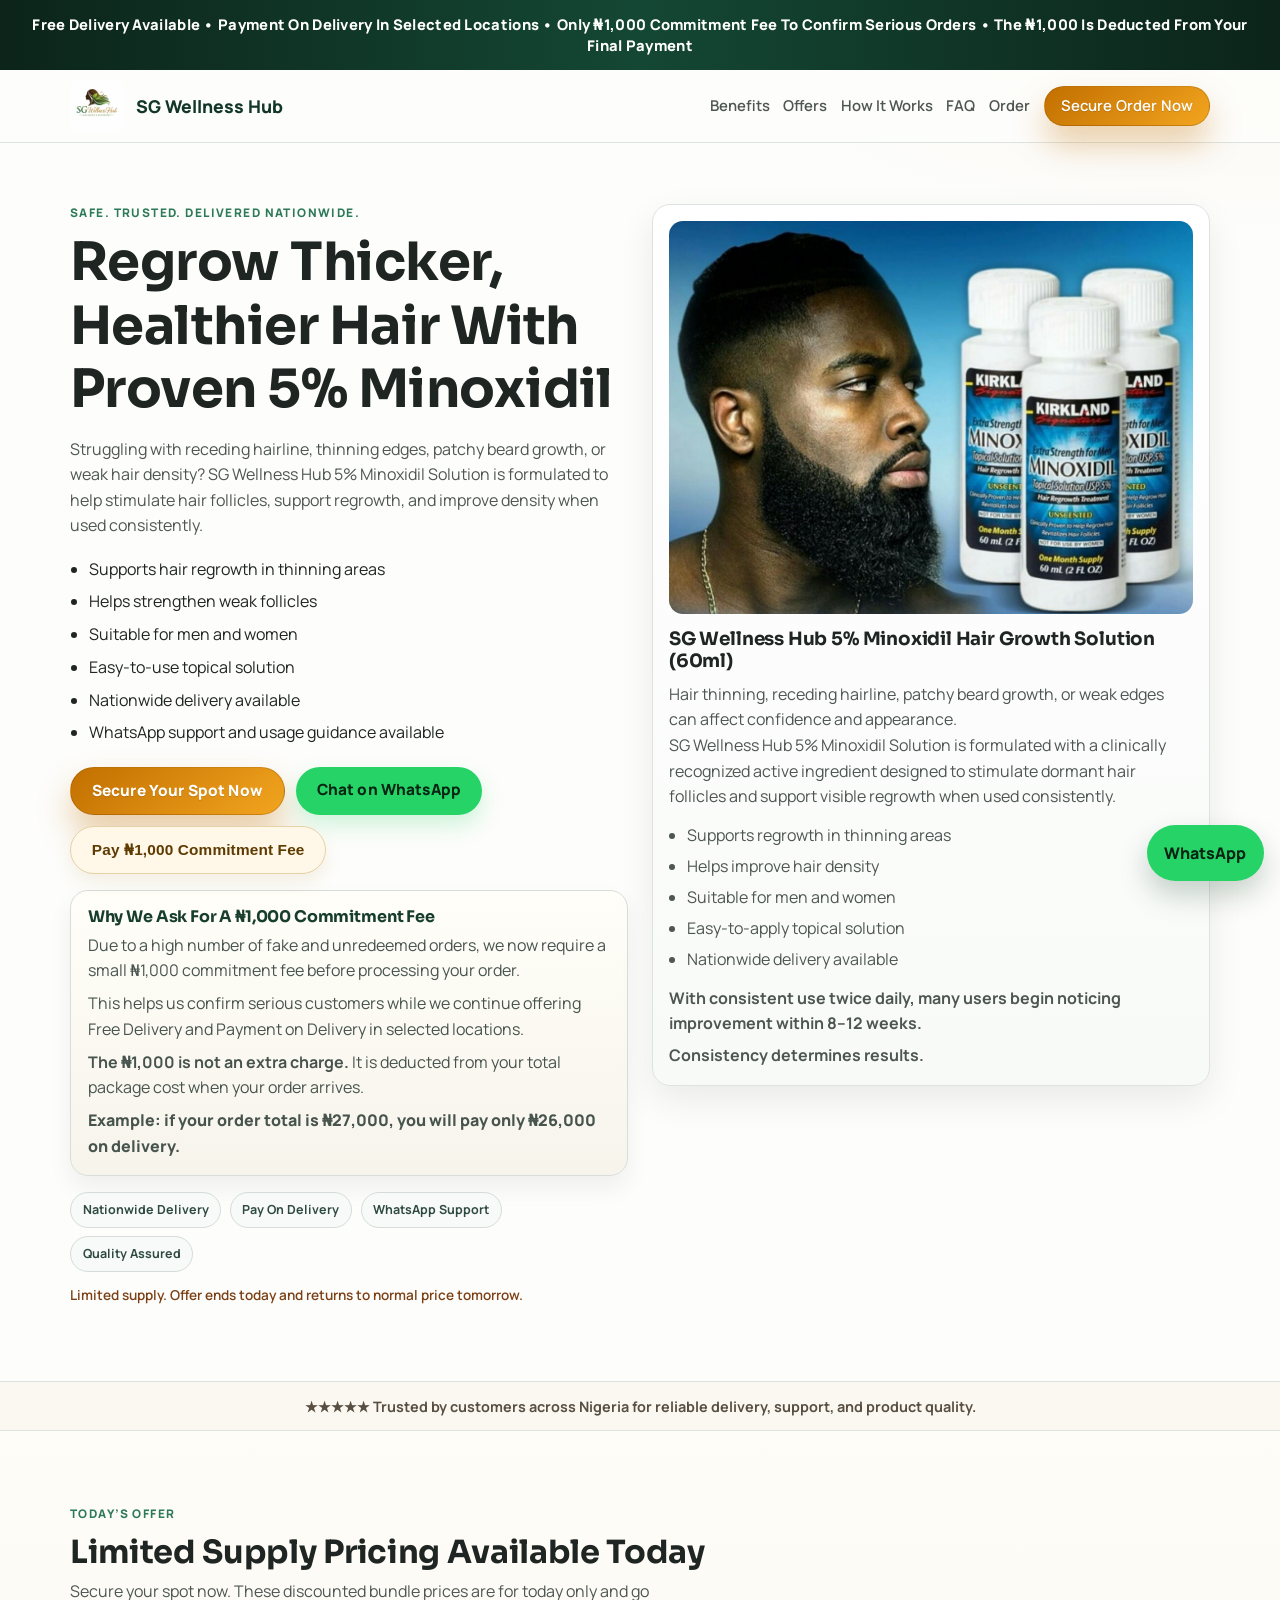
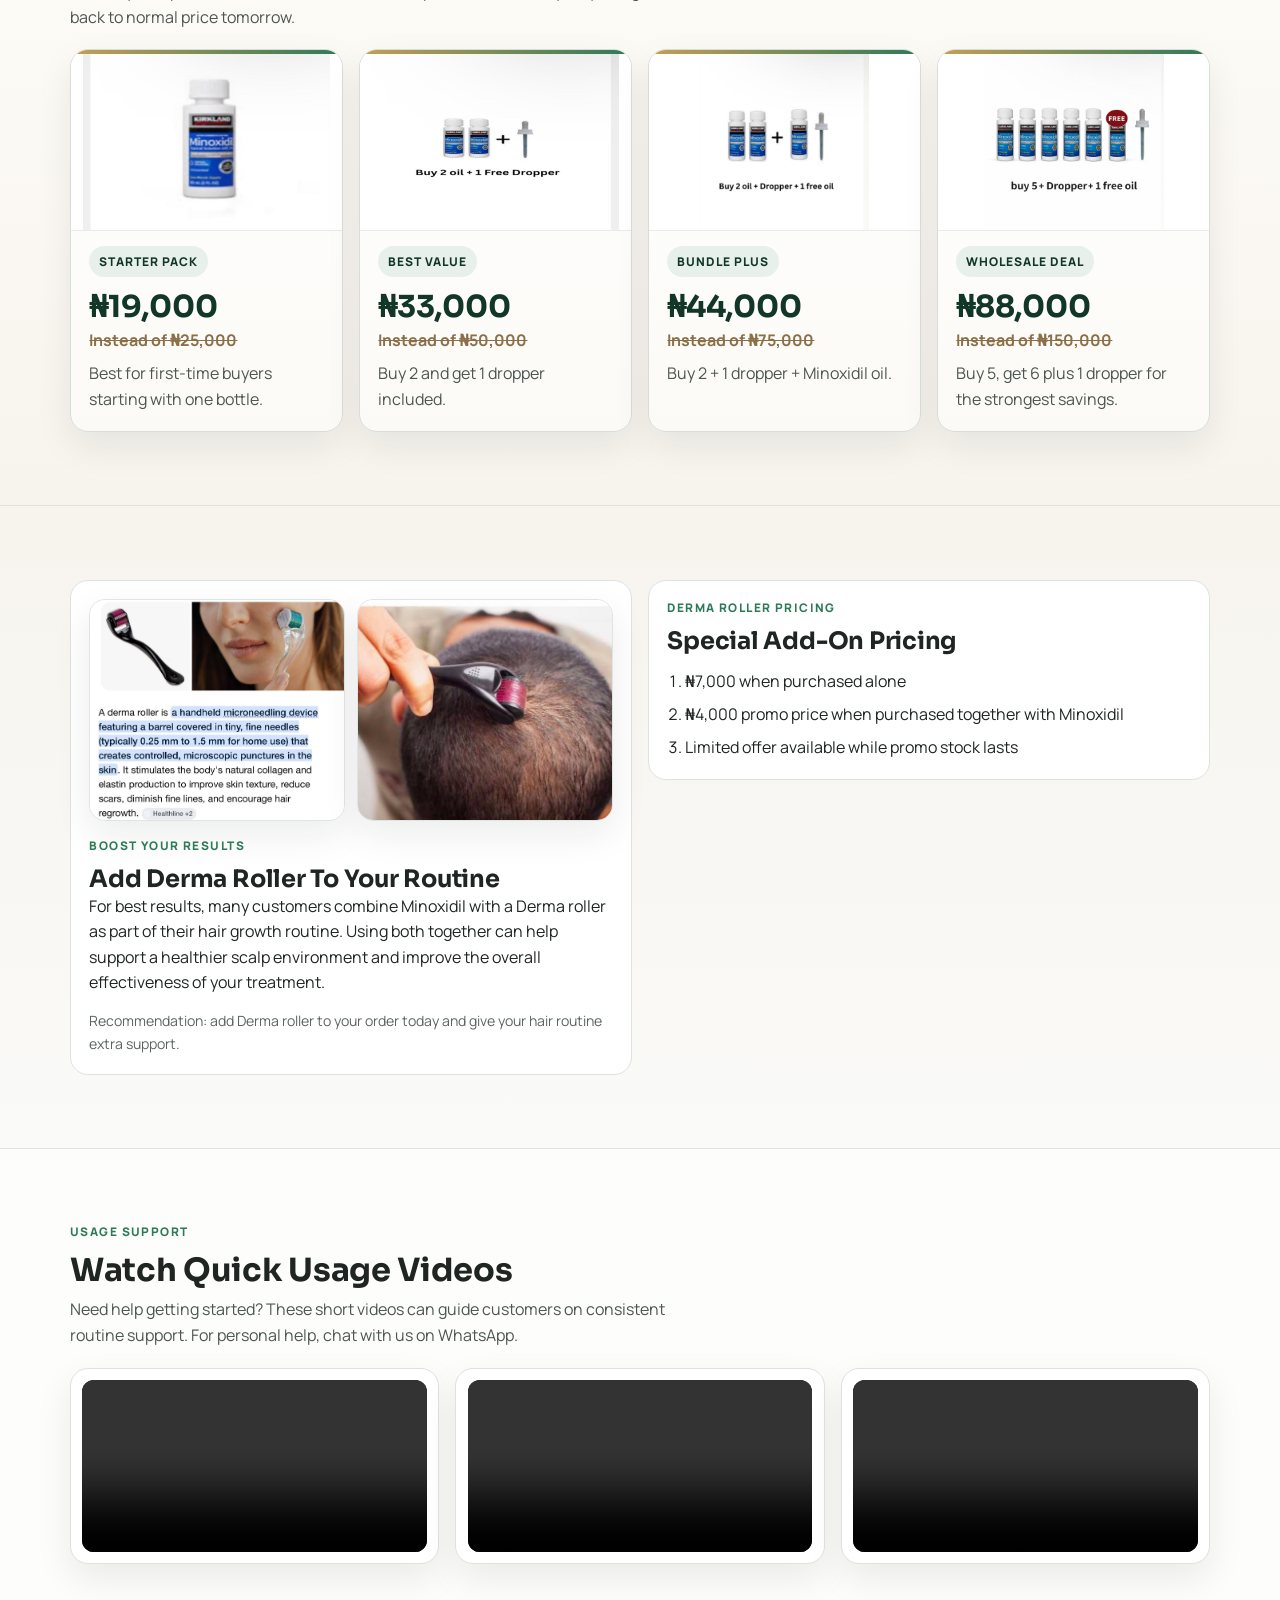
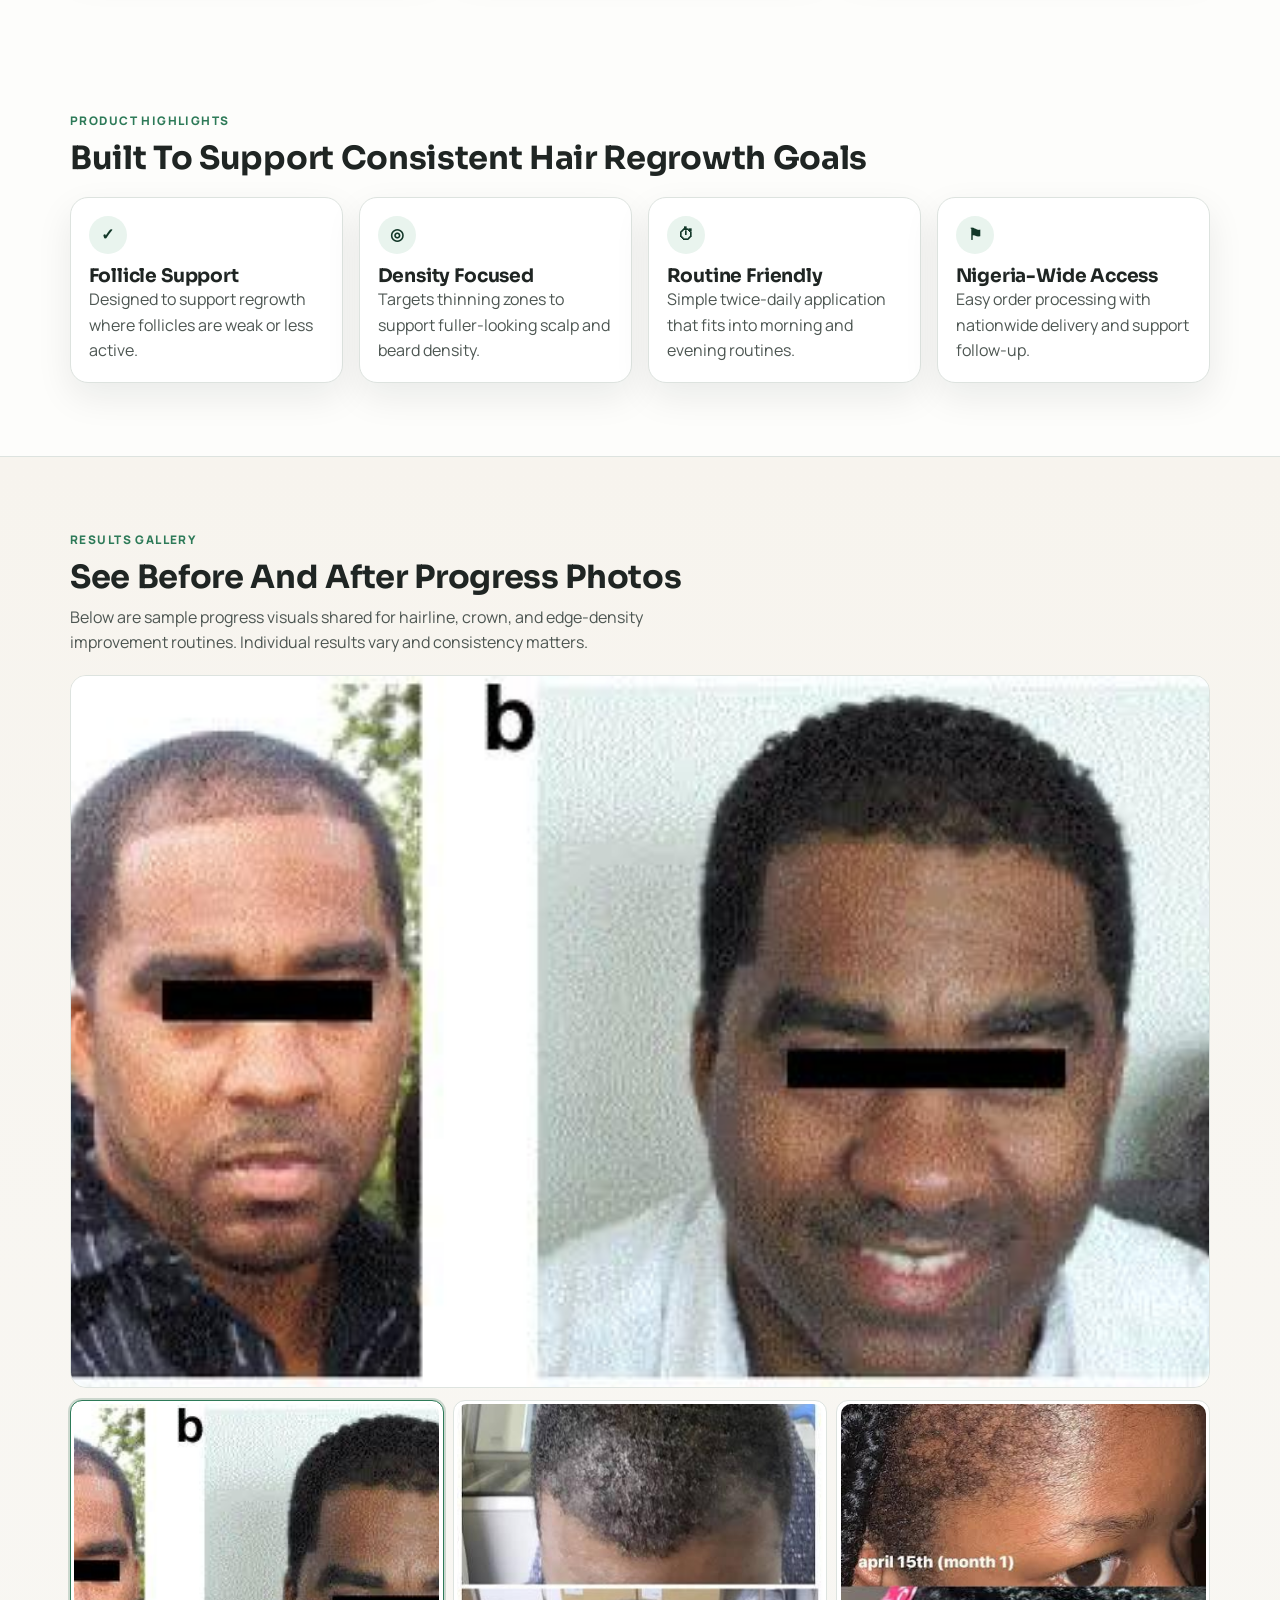
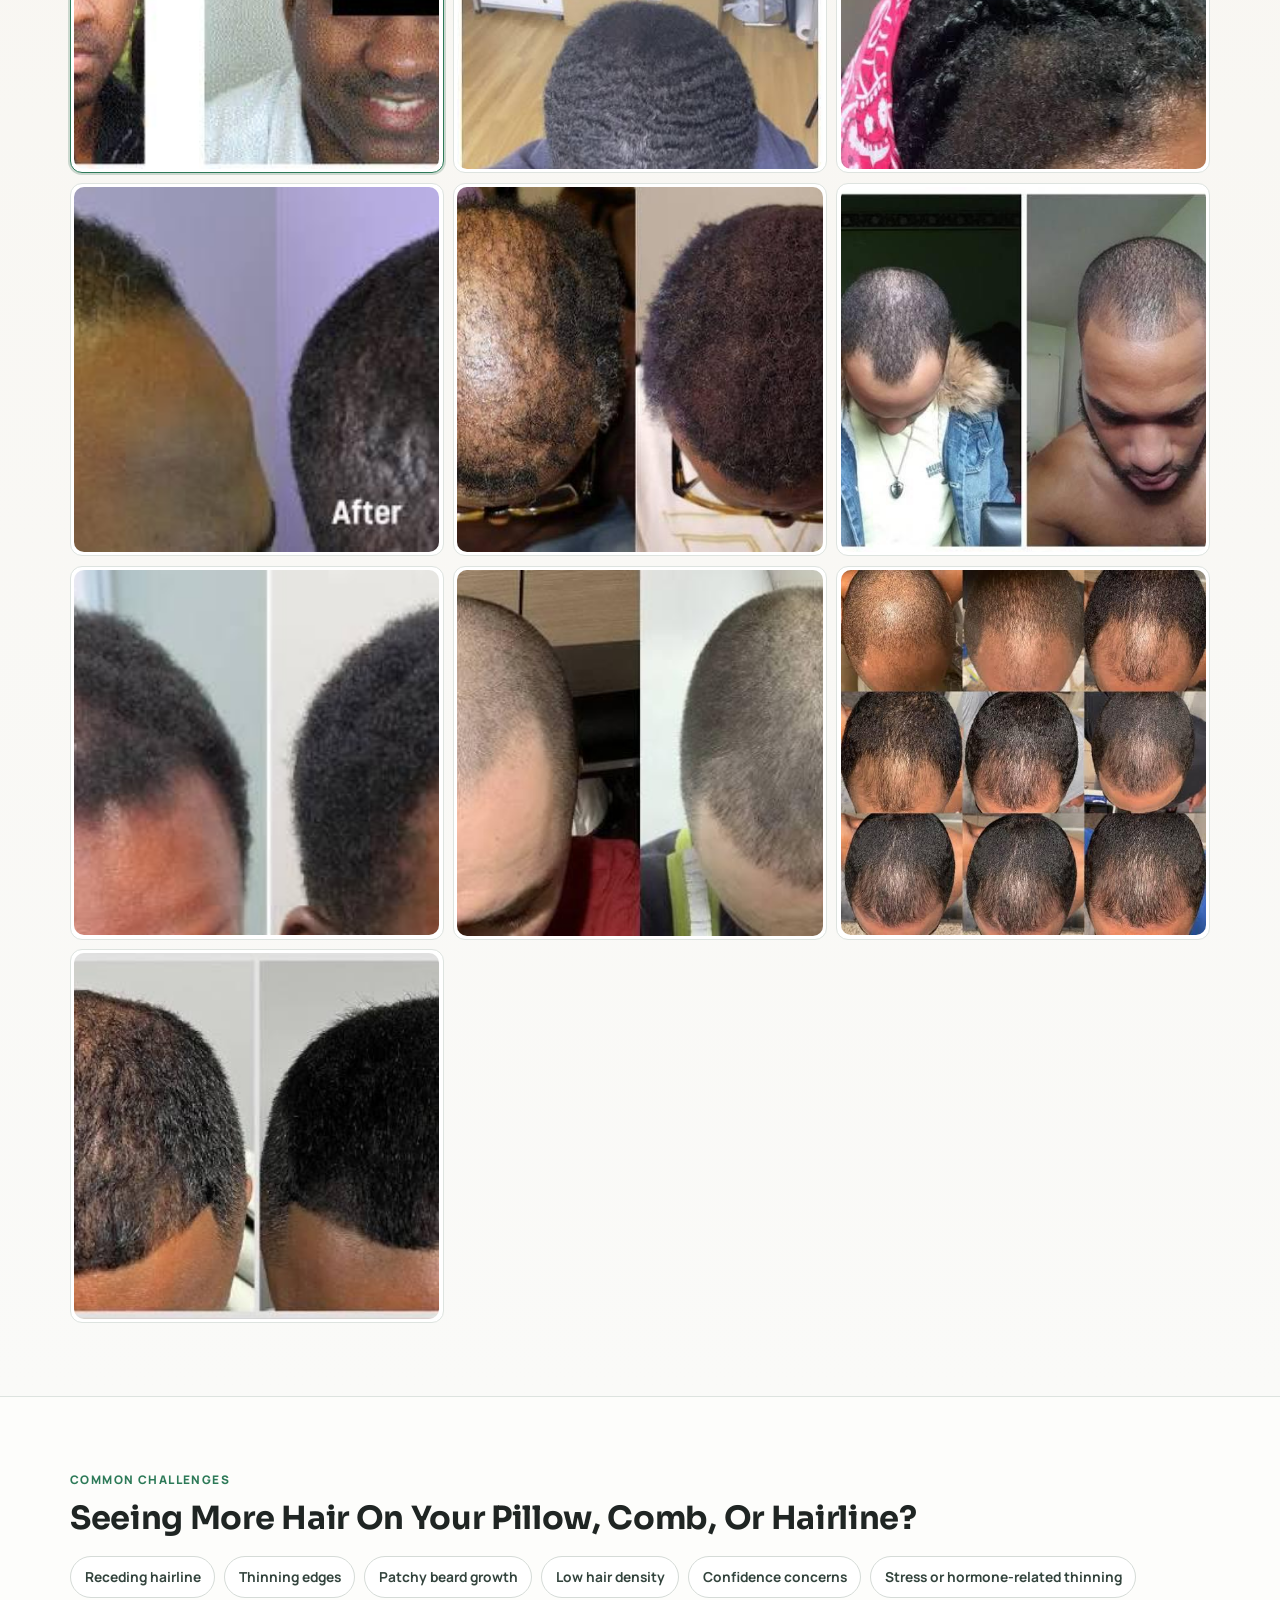
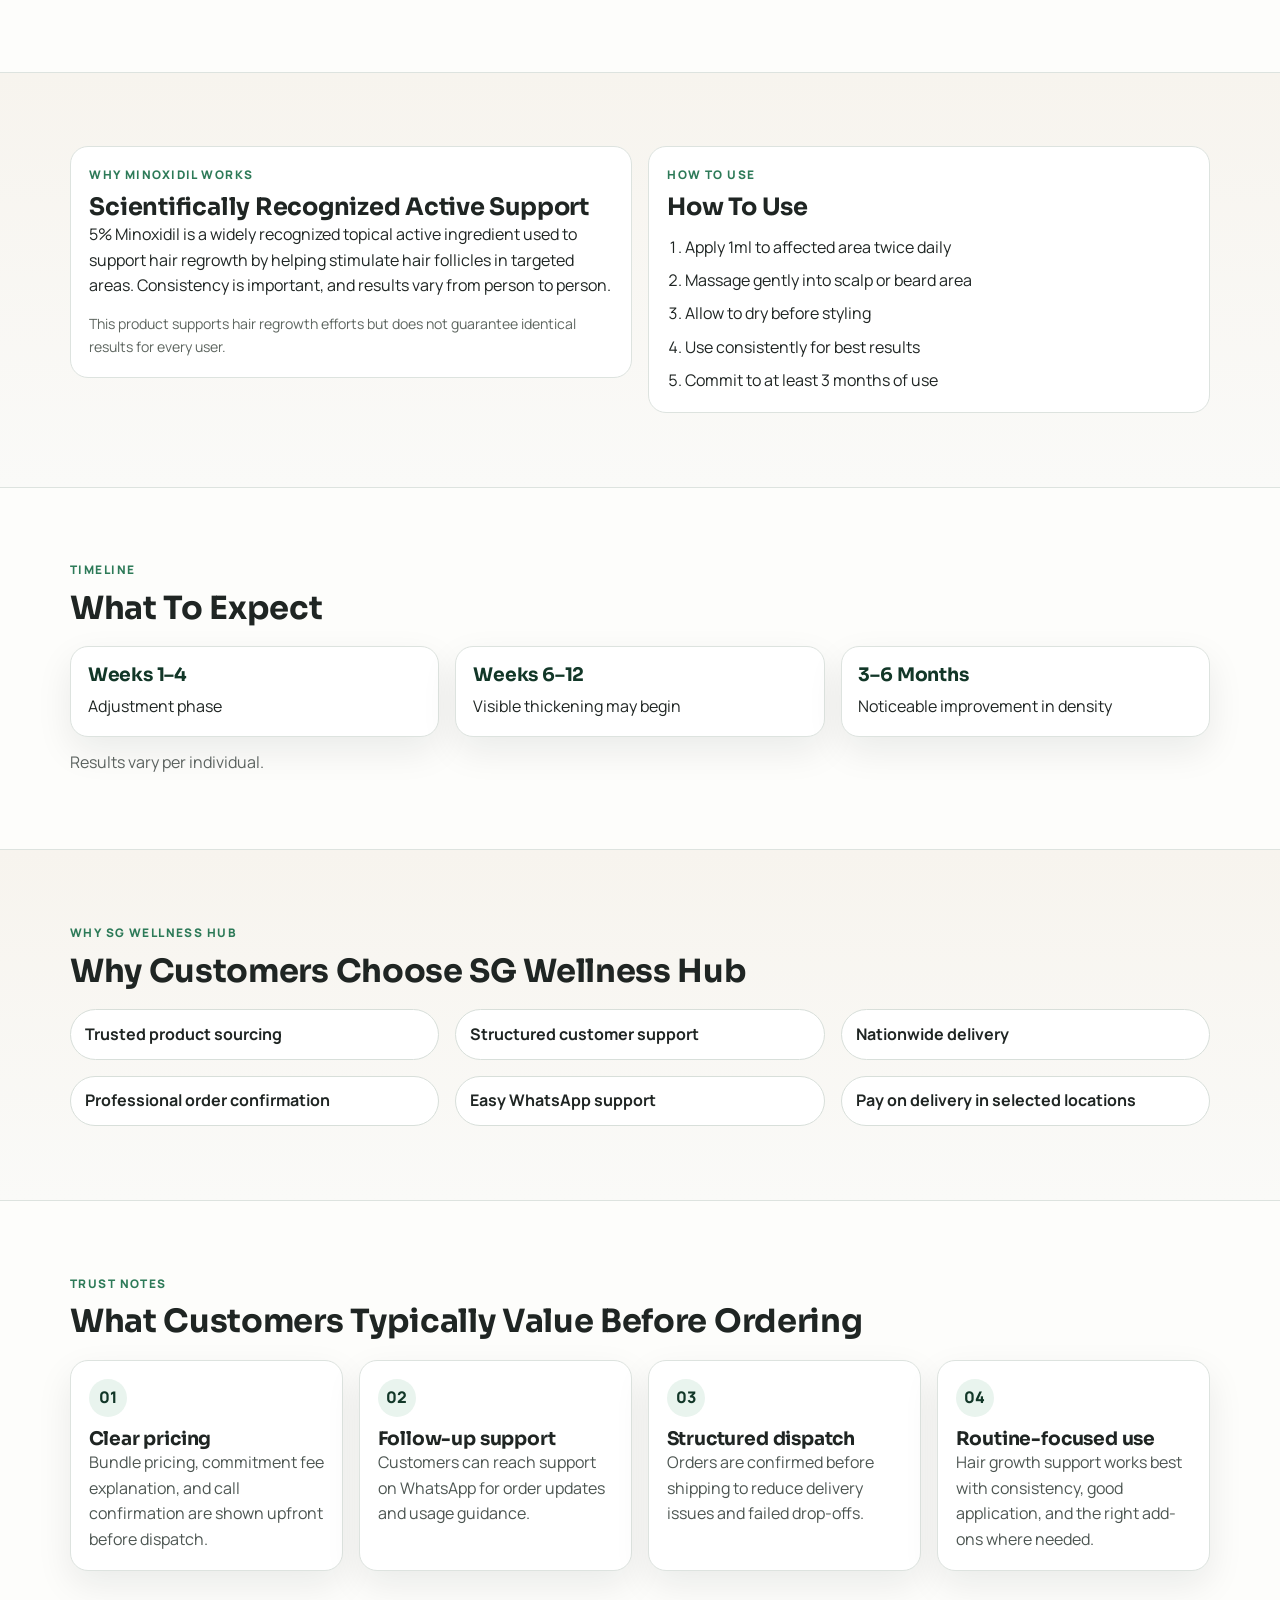
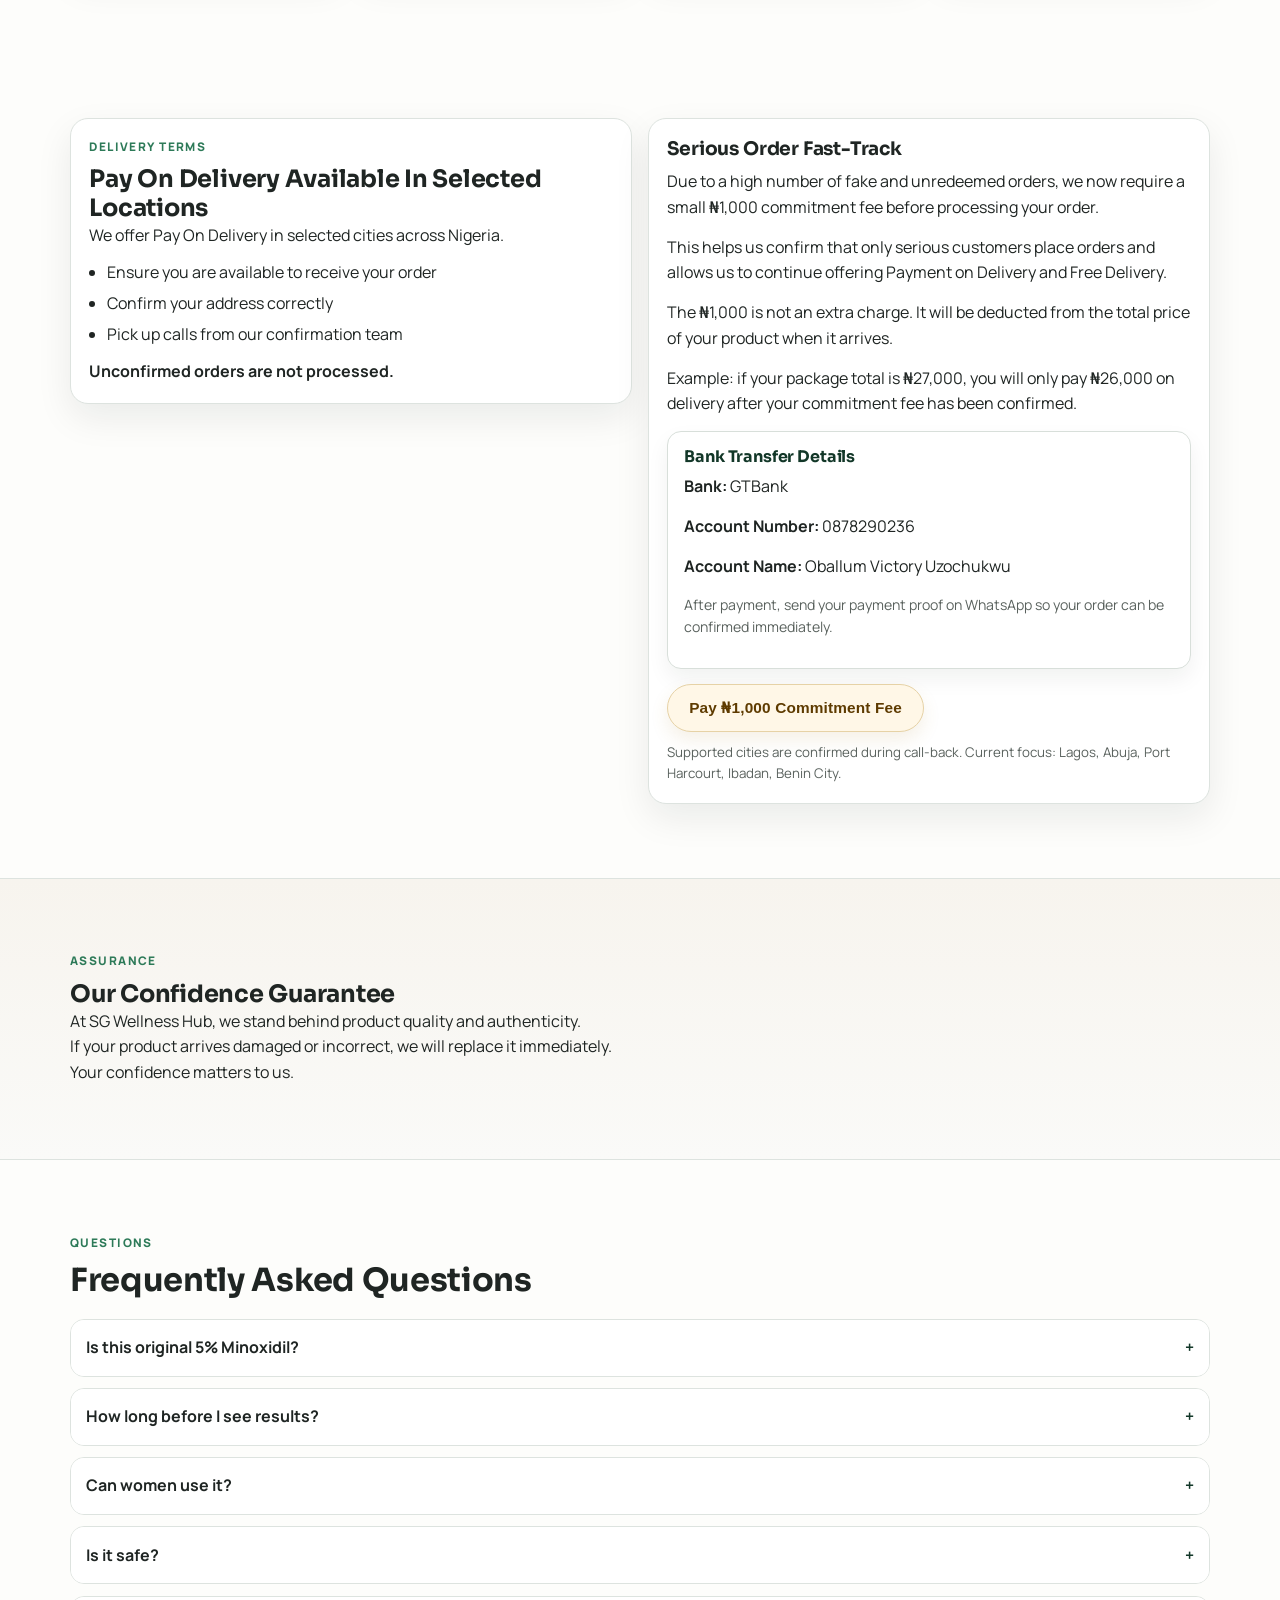
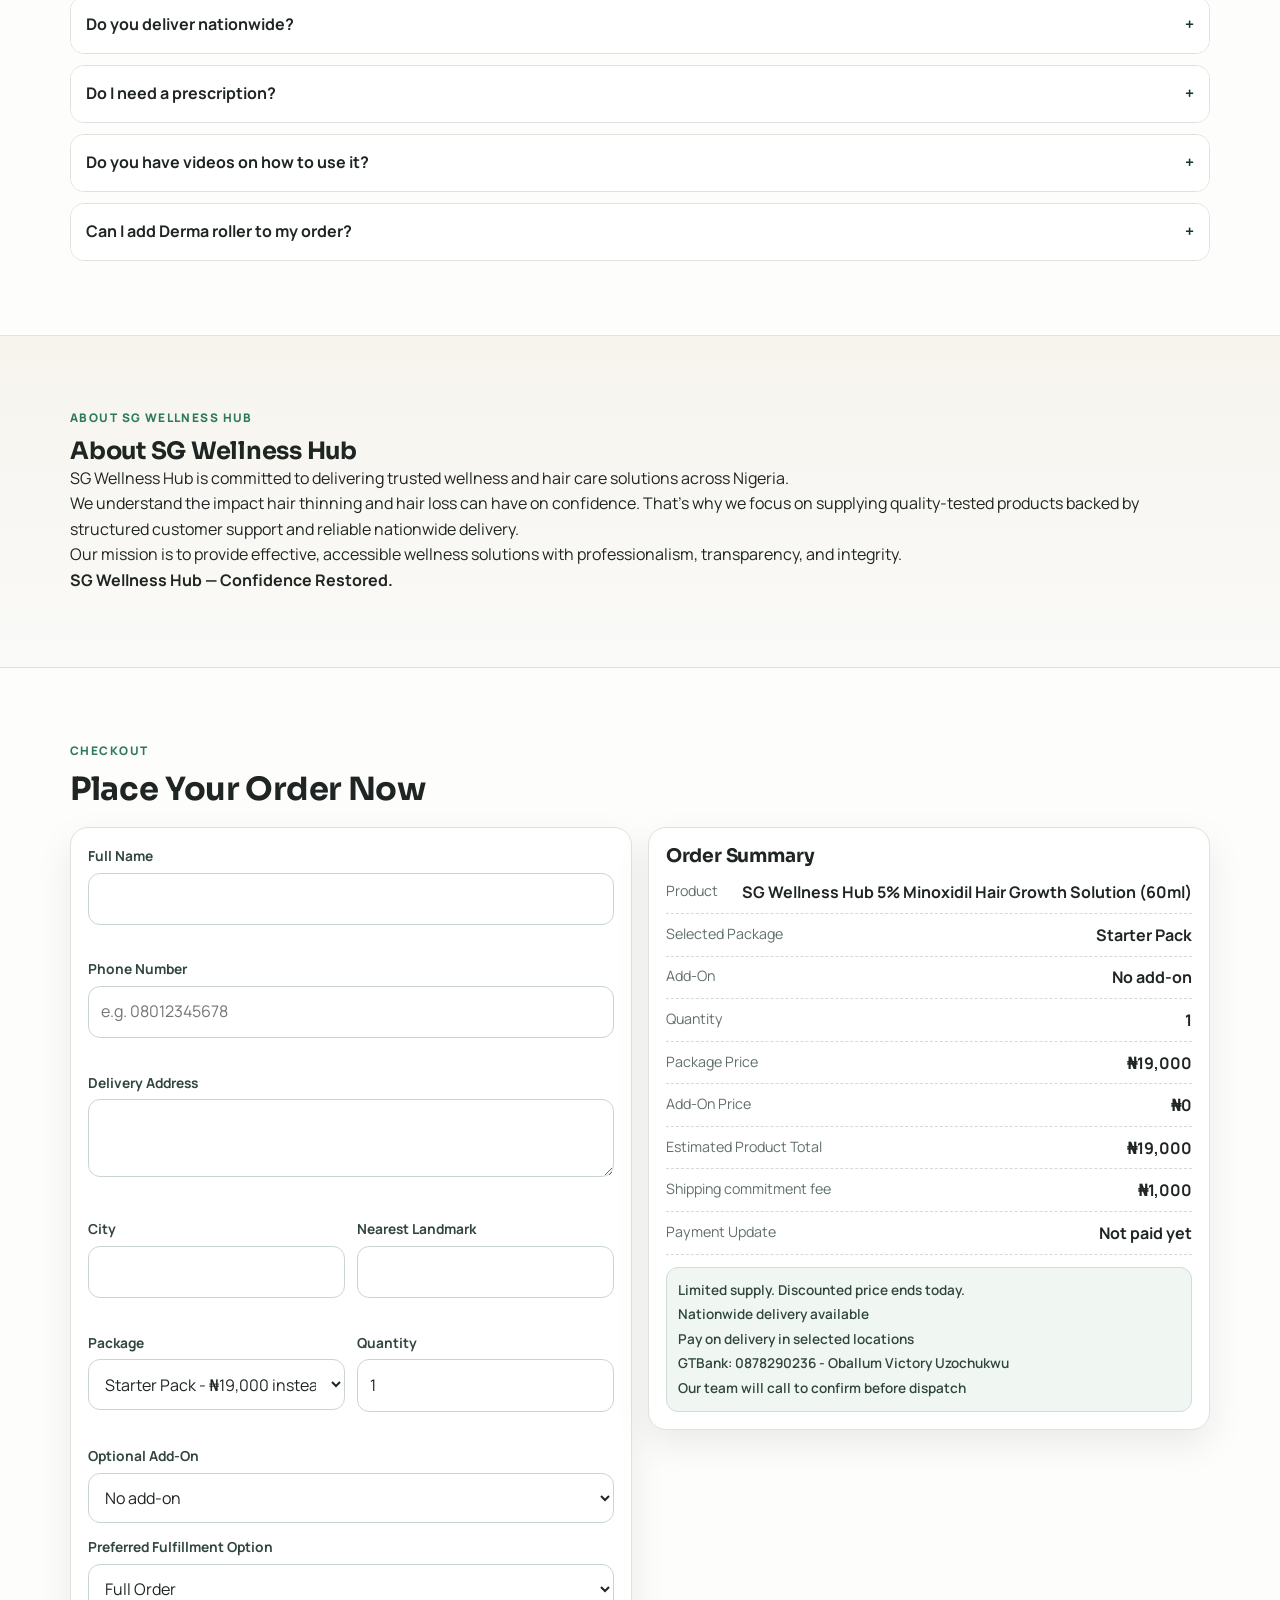
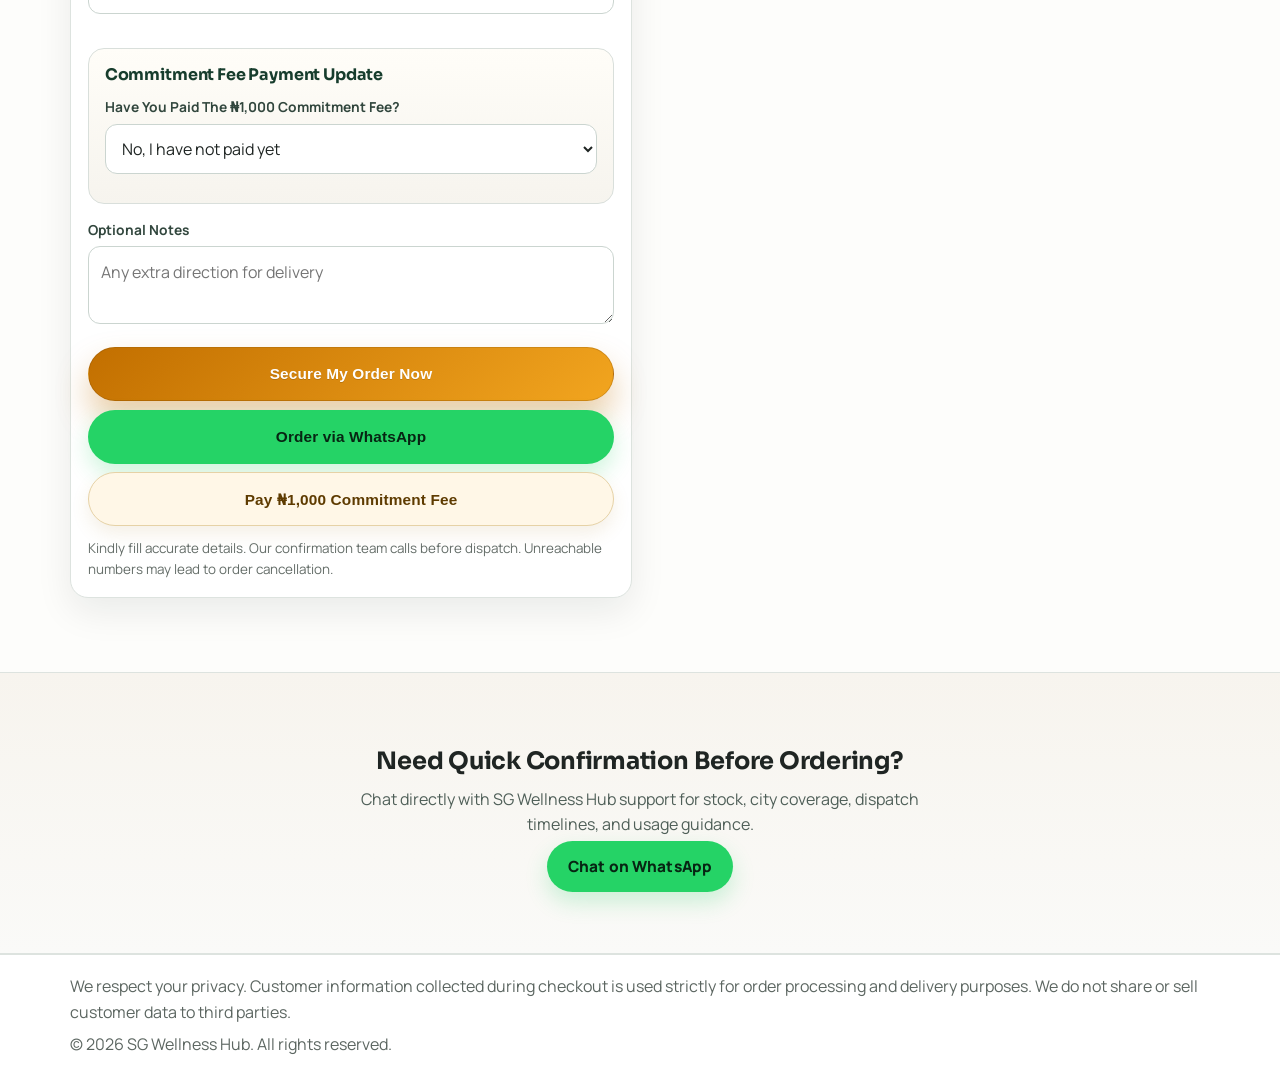
==== commit 0698b101: "Add transfer payment confirmation fields to order flow" ====
--- a/index.html
+++ b/index.html
@@ -655,6 +655,31 @@
                 <small class="error" id="fulfillmentError"></small>
               </div>
 
+              <div class="payment-confirm-box">
+                <h3>Commitment Fee Payment Update</h3>
+                <div class="form-row">
+                  <label for="paymentStatus">Have You Paid The ₦1,000 Commitment Fee?</label>
+                  <select id="paymentStatus" name="paymentStatus">
+                    <option value="not-paid">No, I have not paid yet</option>
+                    <option value="paid">Yes, I have paid and want to notify on WhatsApp</option>
+                  </select>
+                </div>
+
+                <div id="paymentMetaFields" class="payment-meta-fields" hidden>
+                  <div class="form-row">
+                    <label for="paymentName">Name Used For Transfer</label>
+                    <input id="paymentName" name="paymentName" type="text" placeholder="Enter the account name used for payment" />
+                    <small class="error" id="paymentNameError"></small>
+                  </div>
+
+                  <div class="form-row">
+                    <label for="paymentReference">Payment Reference Or Time Sent</label>
+                    <input id="paymentReference" name="paymentReference" type="text" placeholder="e.g. Victory O. / 10:42am transfer" />
+                    <small class="error" id="paymentReferenceError"></small>
+                  </div>
+                </div>
+              </div>
+
               <div class="form-row">
                 <label for="notes">Optional Notes</label>
                 <textarea id="notes" name="notes" rows="2" placeholder="Any extra direction for delivery"></textarea>
@@ -679,6 +704,7 @@
                 <li><span>Add-On Price</span><strong id="summaryAddOnPrice">₦0</strong></li>
                 <li><span>Estimated Product Total</span><strong id="summaryTotal">₦0</strong></li>
                 <li><span>Shipping commitment fee</span><strong id="summaryShippingFee">₦1,000</strong></li>
+                <li><span>Payment Update</span><strong id="summaryPaymentStatus">Not paid yet</strong></li>
               </ul>
               <div class="summary-note">
                 <p>Limited supply. Discounted price ends today.</p>
--- a/style.css
+++ b/style.css
@@ -769,6 +769,20 @@
   margin-bottom: 0.8rem;
 }
 
+.payment-confirm-box {
+  margin-bottom: 0.9rem;
+  padding: 1rem;
+  border: 1px solid #d9dfdb;
+  border-radius: 16px;
+  background: linear-gradient(180deg, #fffdf8, #f6f4ee);
+}
+
+.payment-confirm-box h3 {
+  margin-bottom: 0.75rem;
+  font-size: 1rem;
+  color: #173d2d;
+}
+
 .form-row label {
   font-size: 0.86rem;
   font-weight: 700;
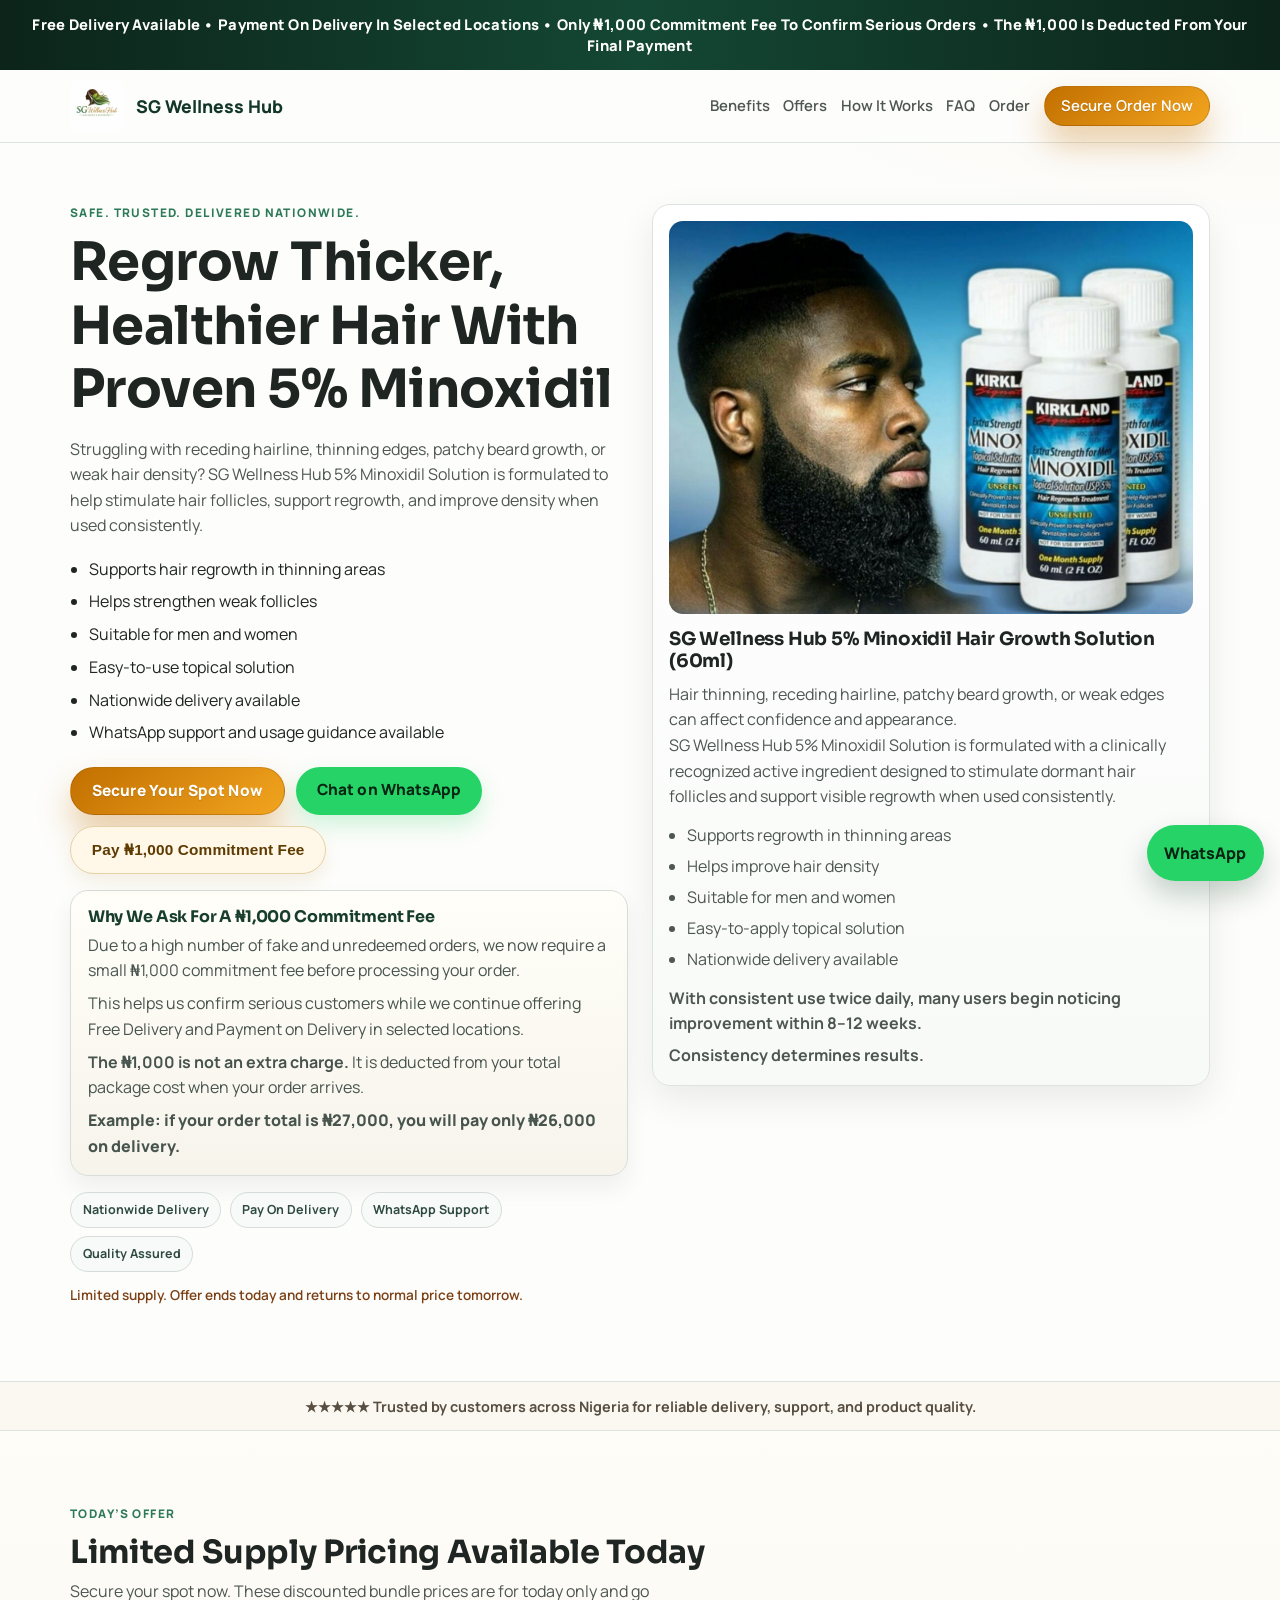
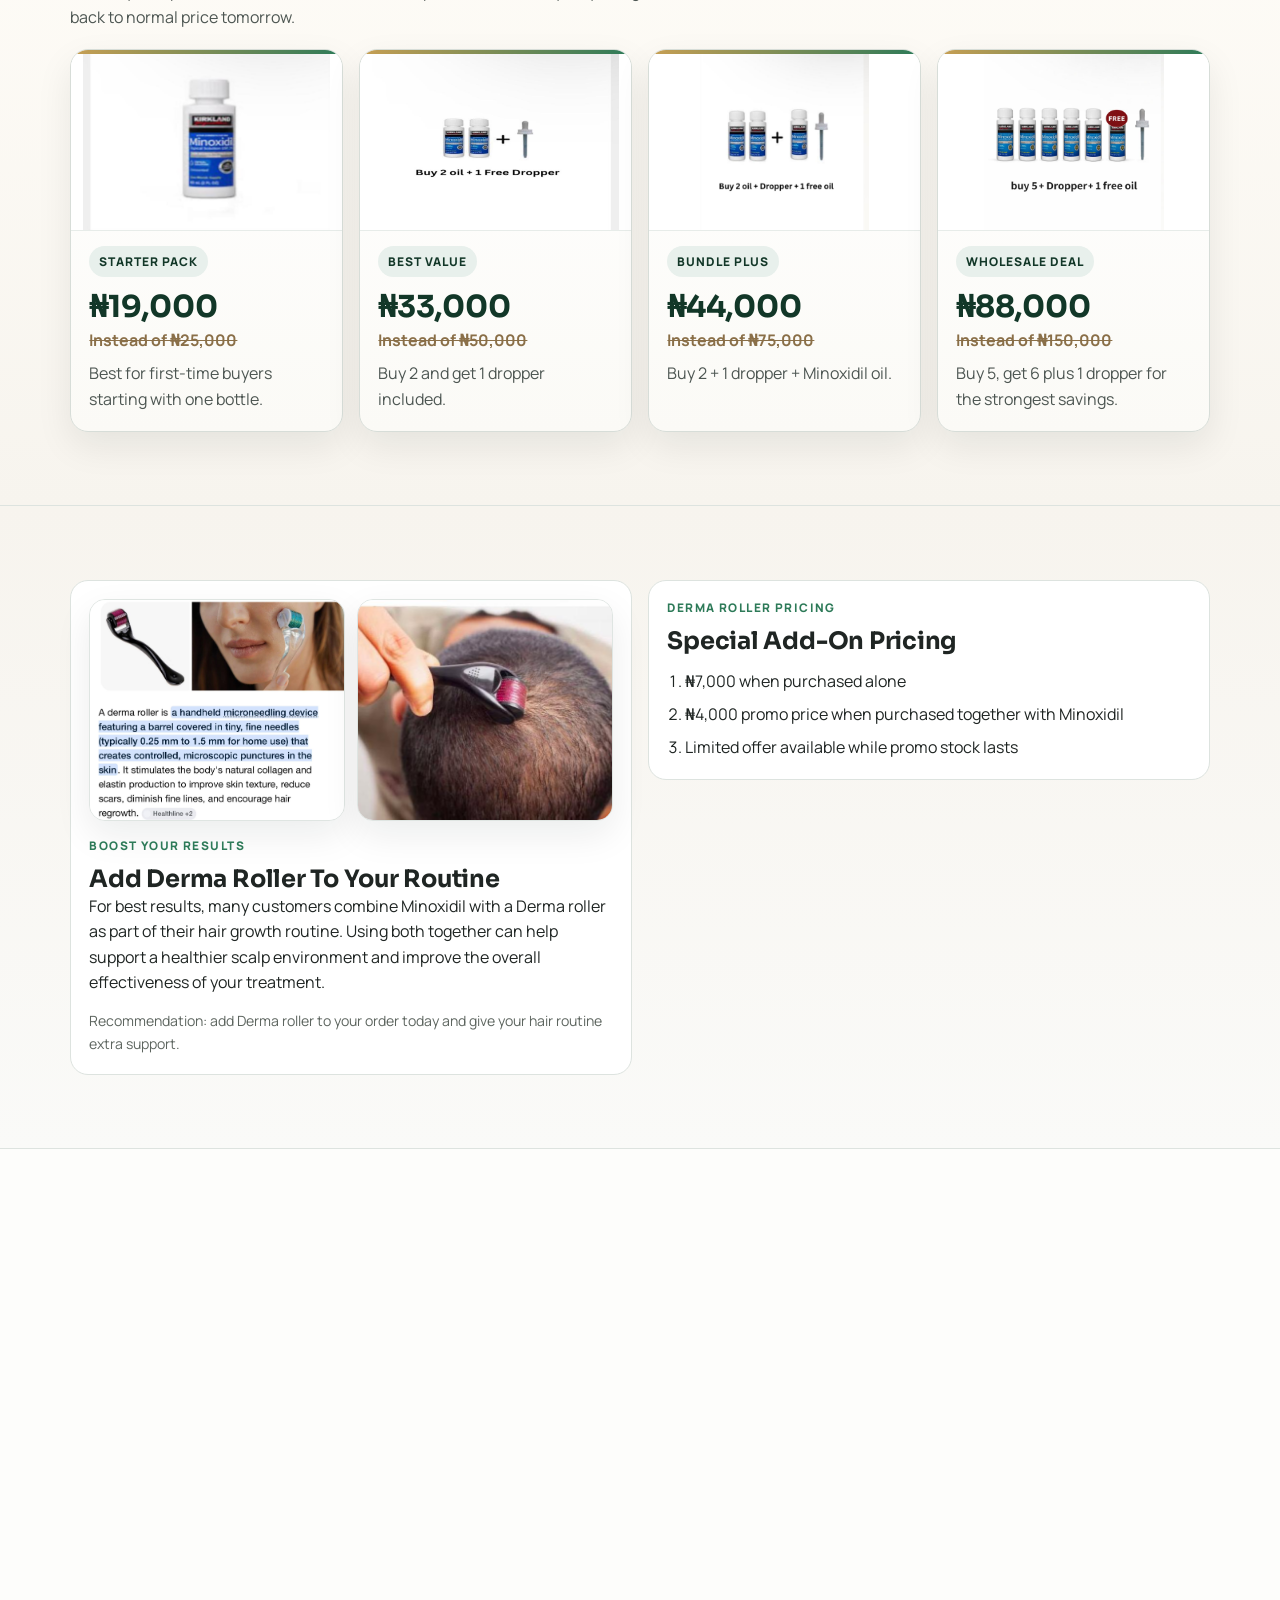
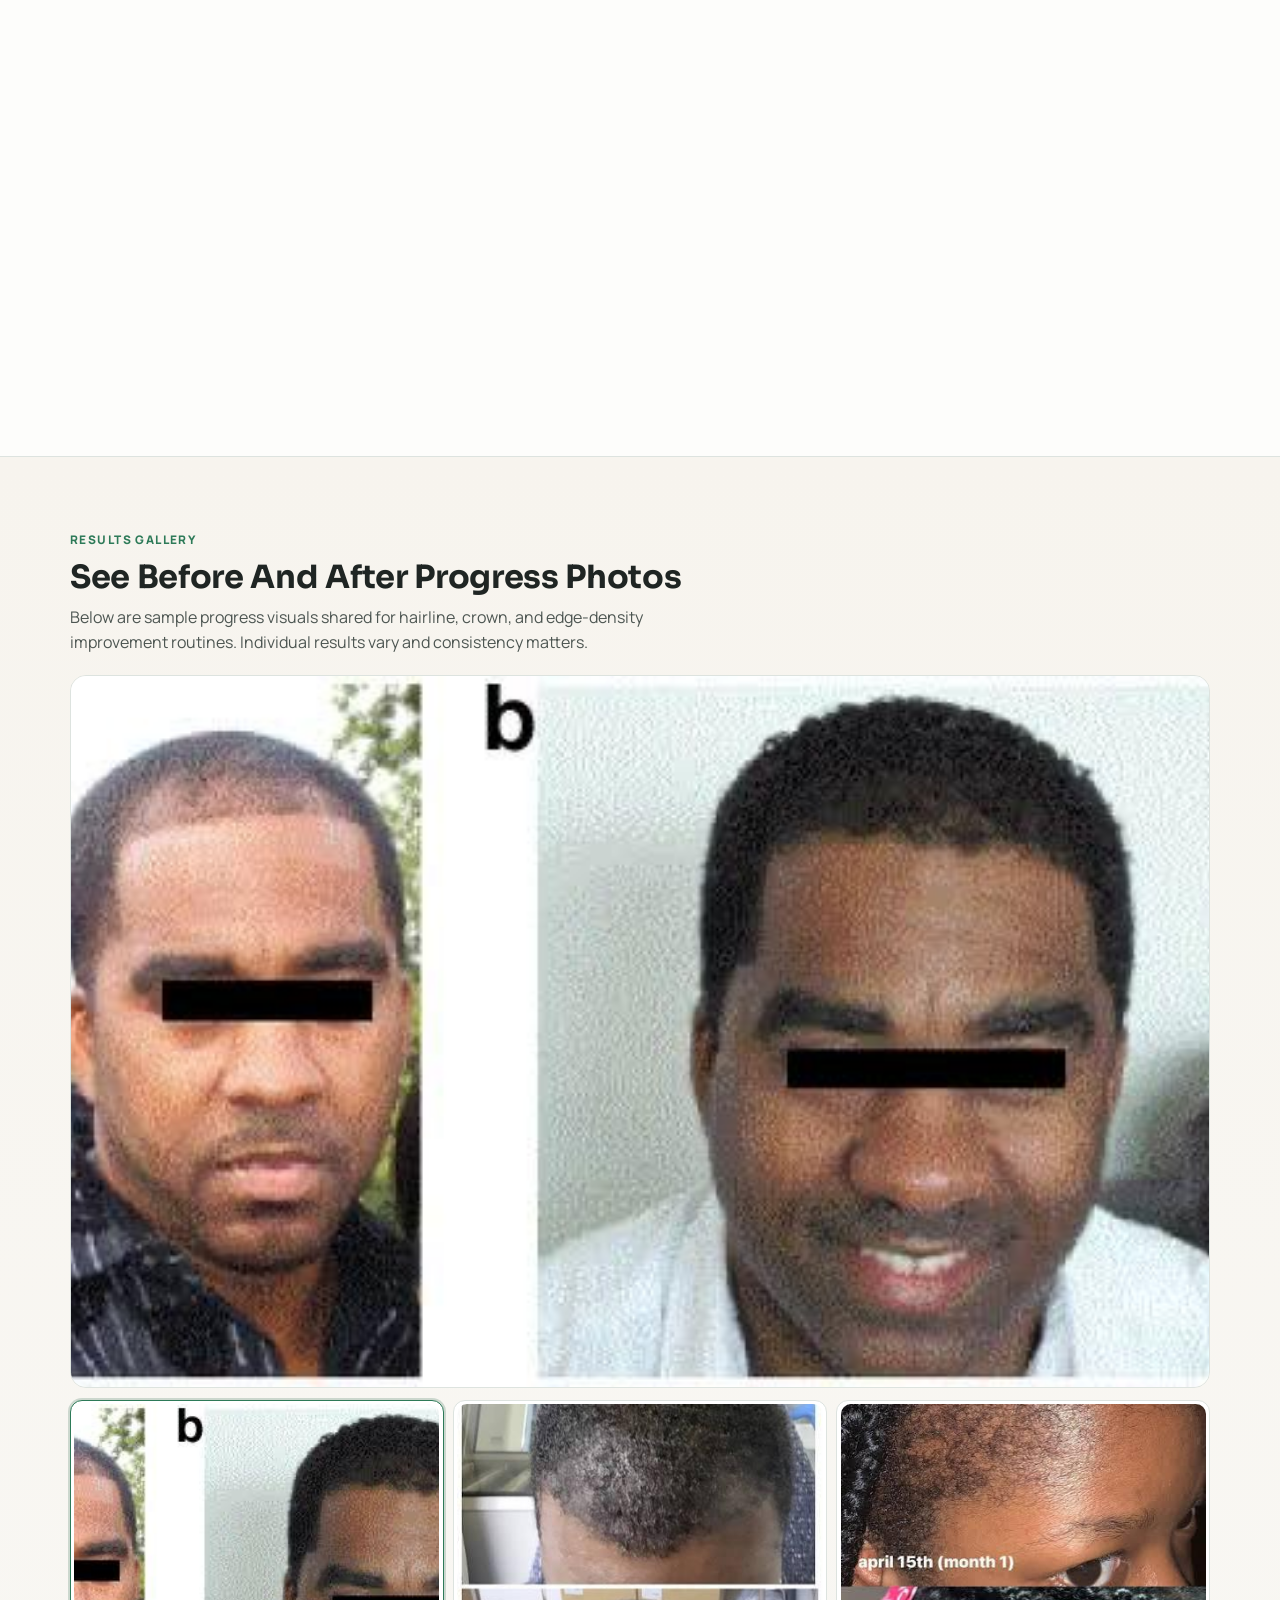
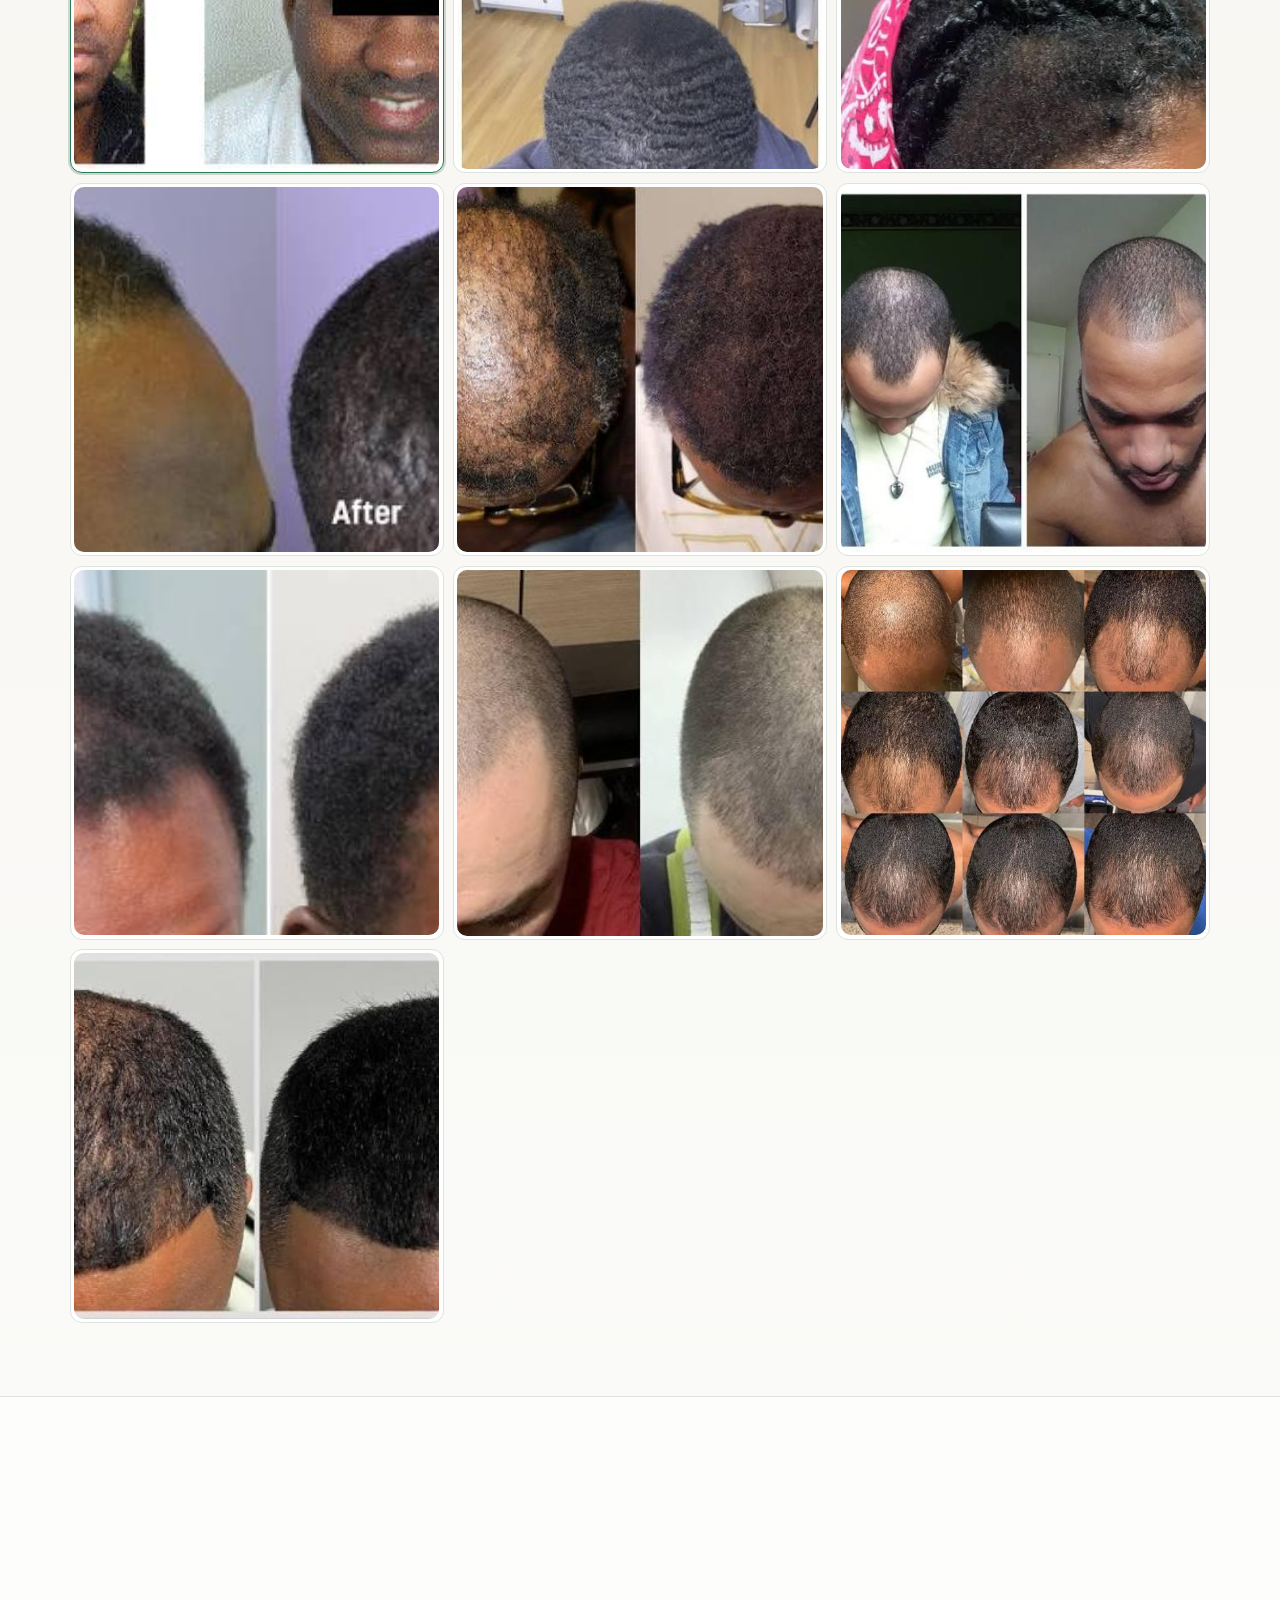
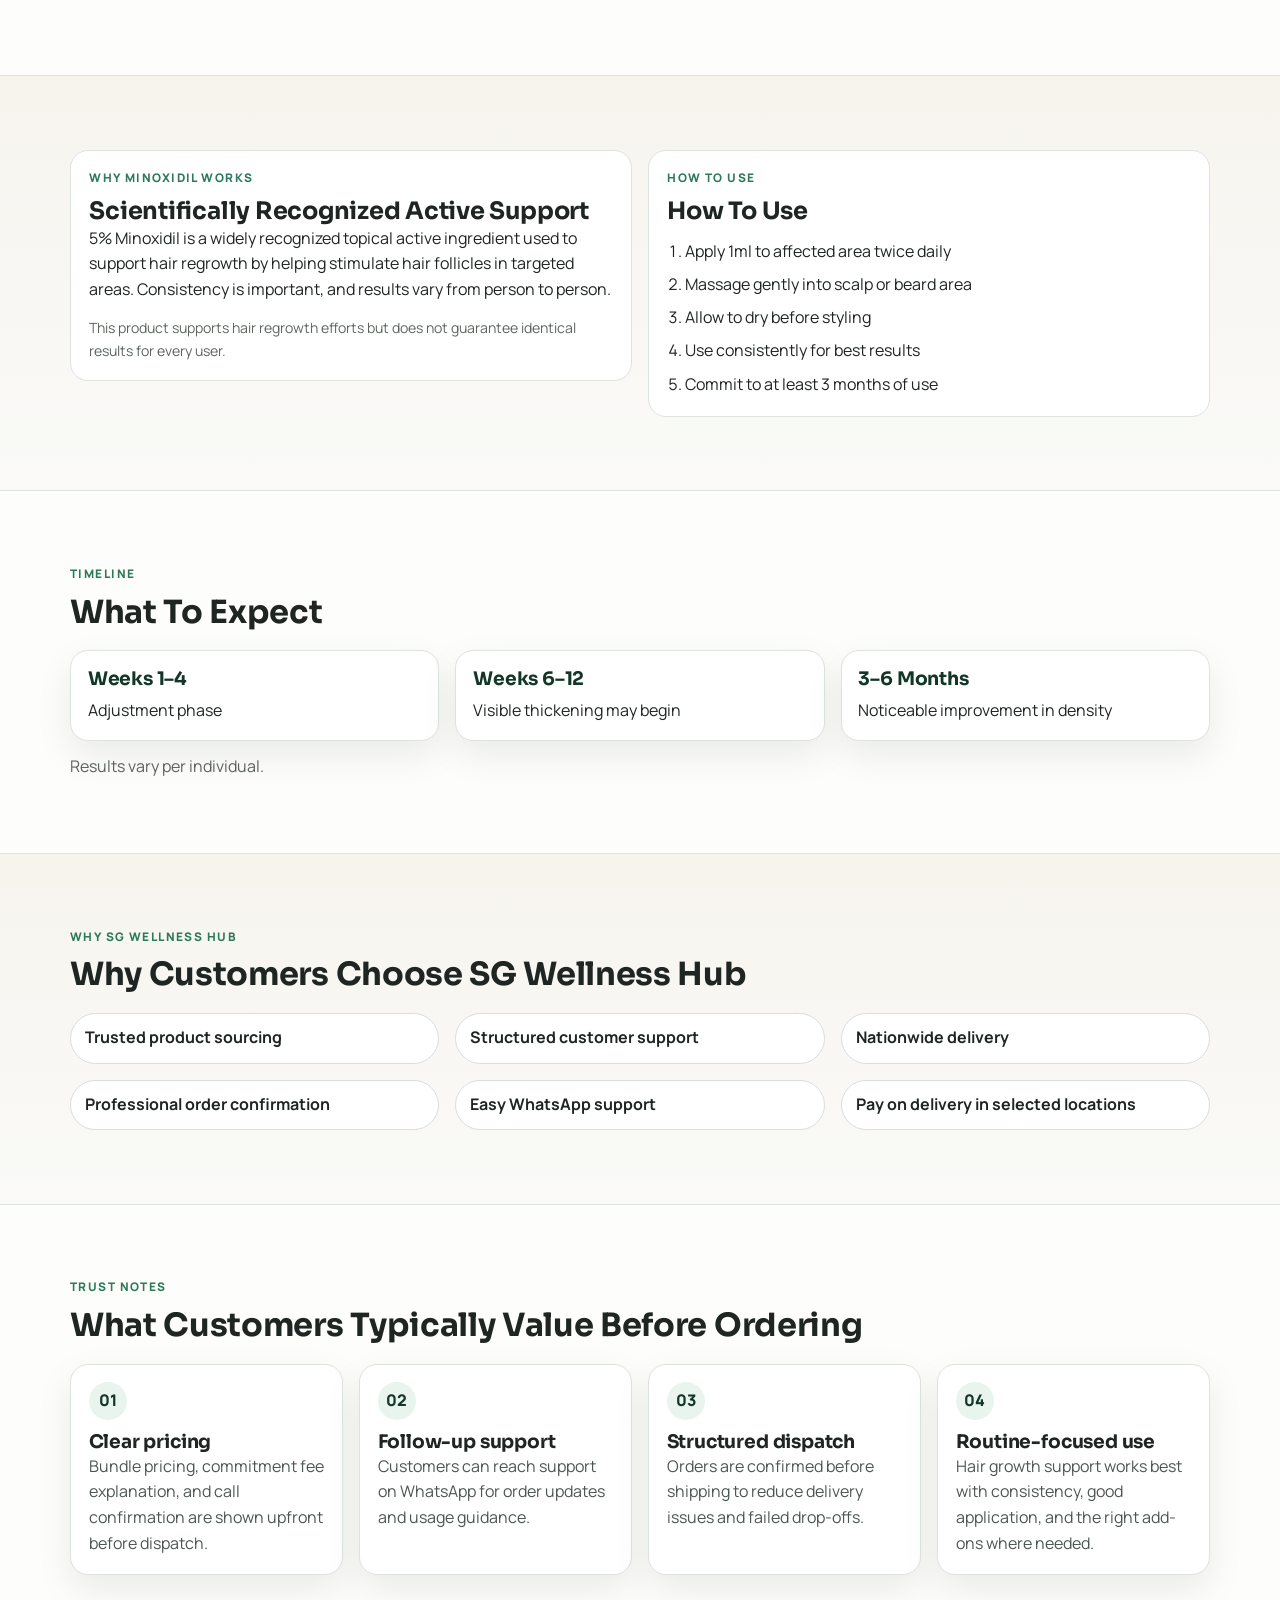
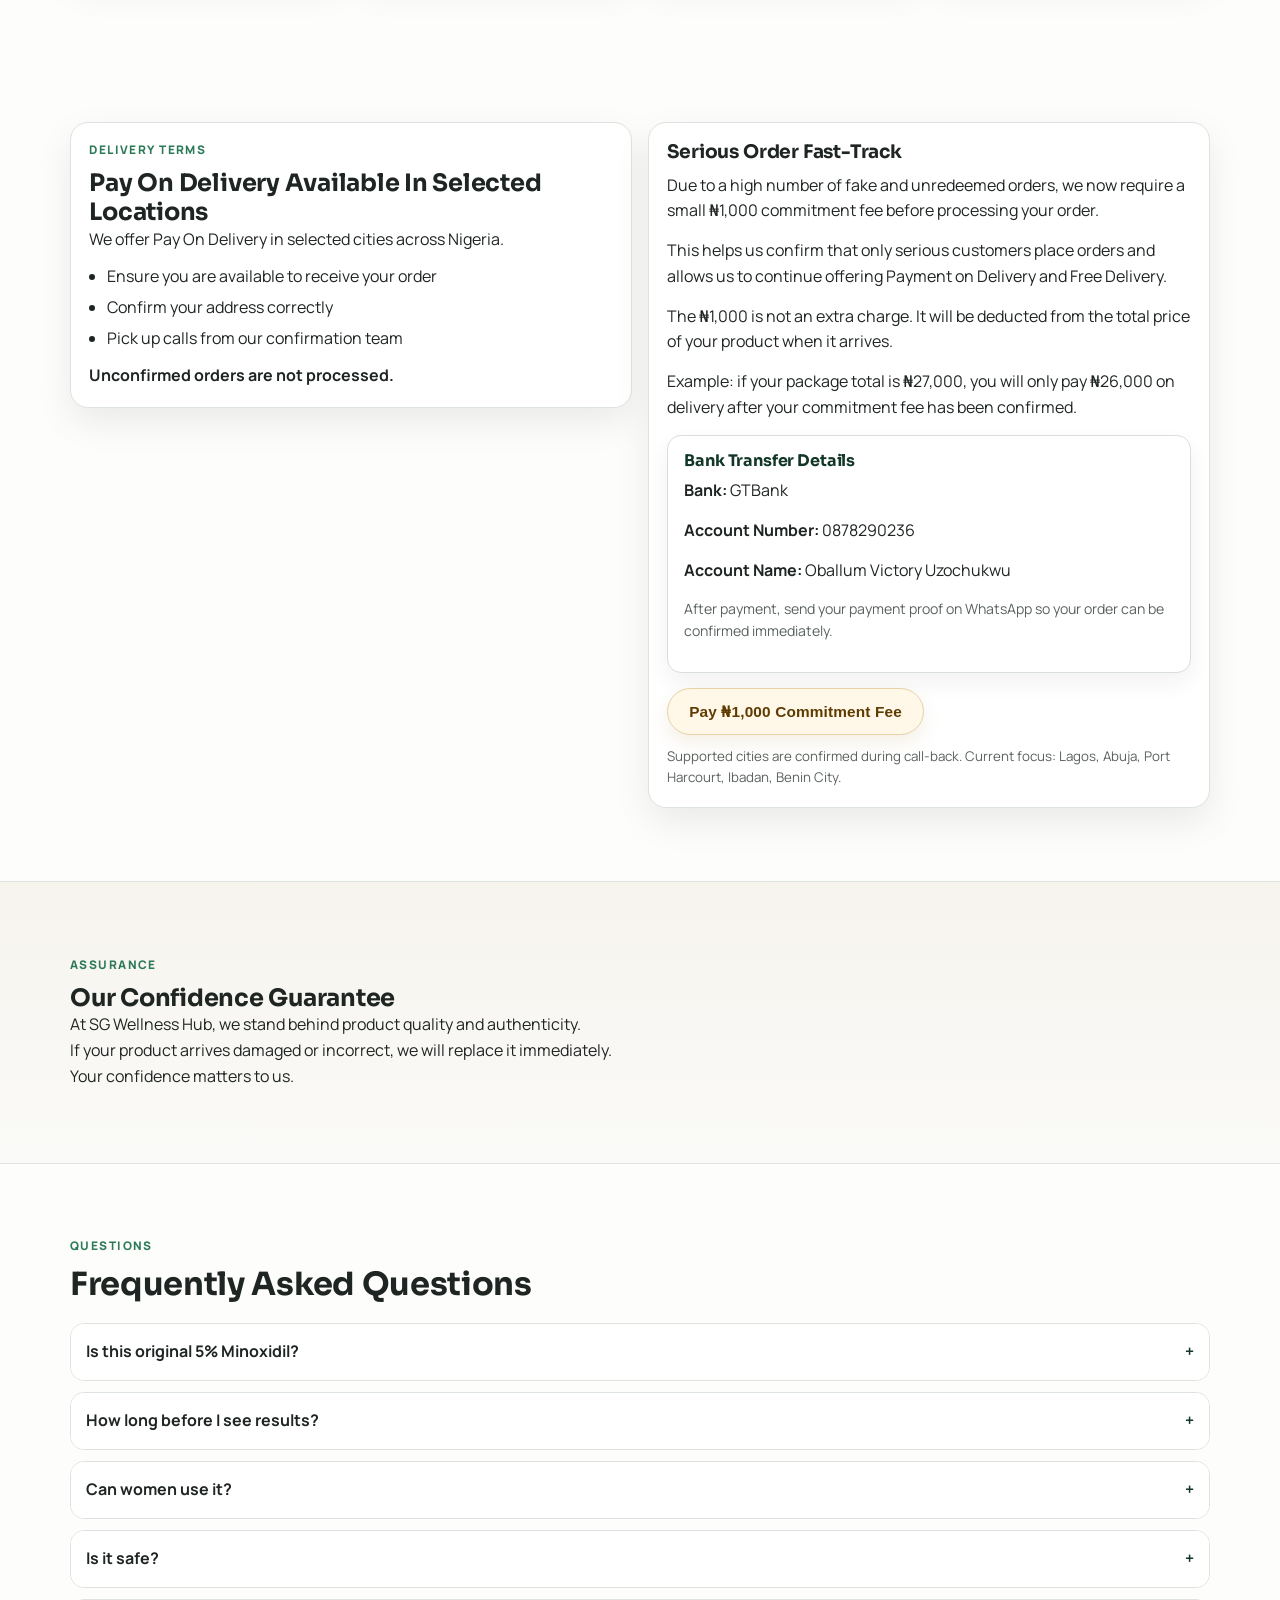
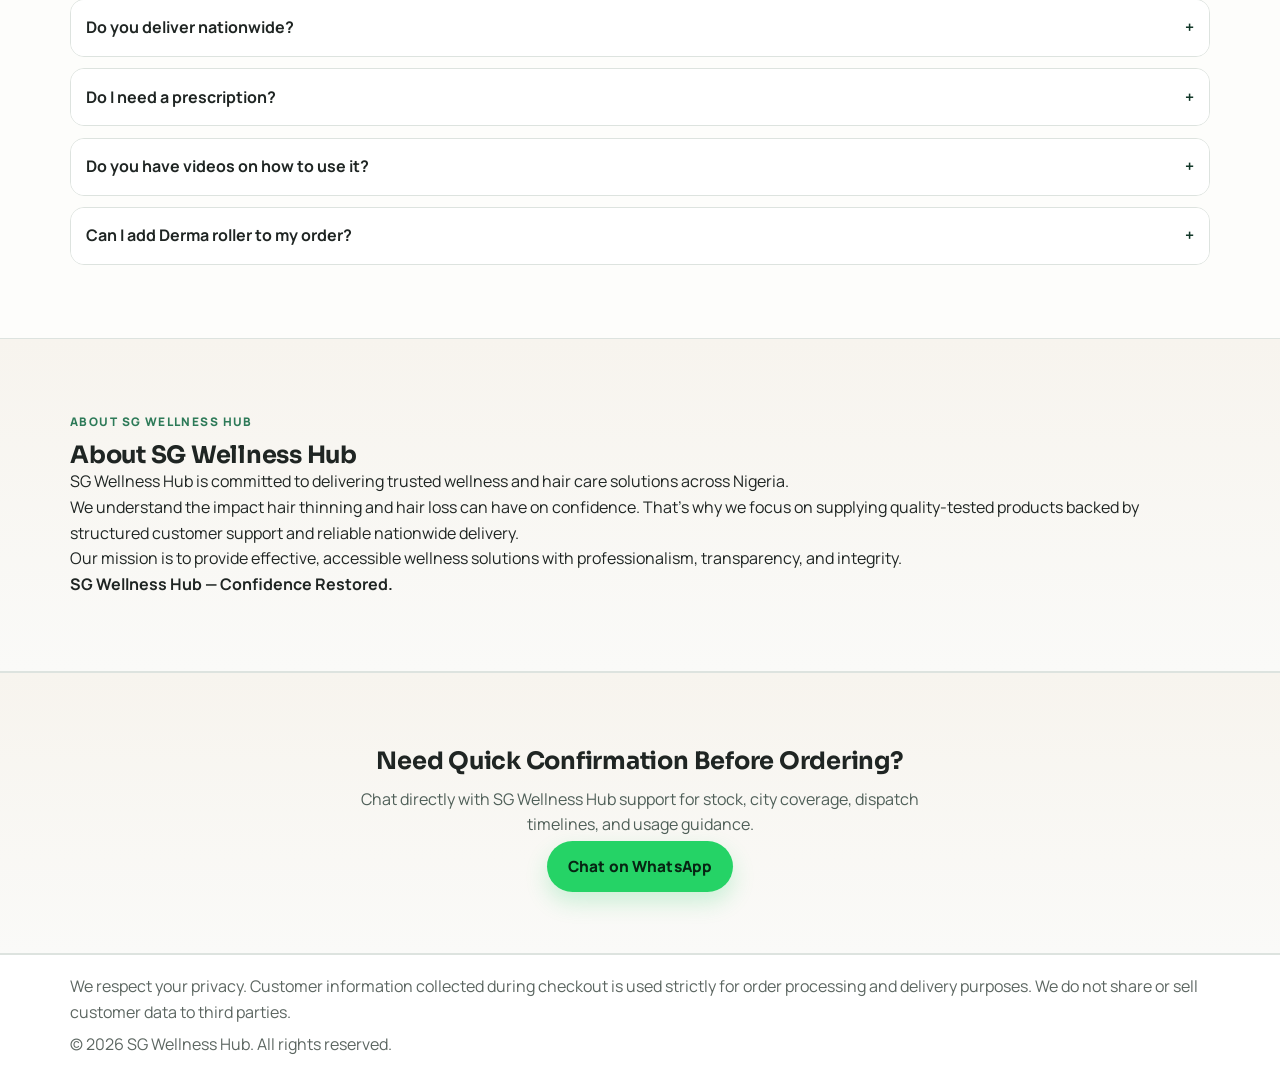
==== commit fca17d5b: "Move checkout section below results gallery" ====
--- a/index.html
+++ b/index.html
@@ -332,253 +332,6 @@
         </div>
       </section>
 
-      <section class="section" id="pain-points">
-        <div class="container">
-          <div class="section-head reveal">
-            <p class="eyebrow">Common Challenges</p>
-            <h2>Seeing More Hair On Your Pillow, Comb, Or Hairline?</h2>
-          </div>
-          <div class="pill-grid reveal">
-            <span>Receding hairline</span>
-            <span>Thinning edges</span>
-            <span>Patchy beard growth</span>
-            <span>Low hair density</span>
-            <span>Confidence concerns</span>
-            <span>Stress or hormone-related thinning</span>
-          </div>
-        </div>
-      </section>
-
-      <section id="how-it-works" class="section section-alt">
-        <div class="container split-grid">
-          <article class="reveal">
-            <p class="eyebrow">Why Minoxidil Works</p>
-            <h2>Scientifically Recognized Active Support</h2>
-            <p>
-              5% Minoxidil is a widely recognized topical active ingredient used to support hair regrowth by helping stimulate hair follicles in targeted areas. Consistency is important, and results vary from person to person.
-            </p>
-            <p class="compliance-note">
-              This product supports hair regrowth efforts but does not guarantee identical results for every user.
-            </p>
-          </article>
-          <article class="reveal">
-            <p class="eyebrow">How To Use</p>
-            <h2>How To Use</h2>
-            <ol class="steps-list">
-              <li>Apply 1ml to affected area twice daily</li>
-              <li>Massage gently into scalp or beard area</li>
-              <li>Allow to dry before styling</li>
-              <li>Use consistently for best results</li>
-              <li>Commit to at least 3 months of use</li>
-            </ol>
-          </article>
-        </div>
-      </section>
-
-      <section class="section" id="timeline">
-        <div class="container">
-          <div class="section-head reveal">
-            <p class="eyebrow">Timeline</p>
-            <h2>What To Expect</h2>
-          </div>
-          <div class="timeline-grid">
-            <article class="timeline-card reveal">
-              <h3>Weeks 1–4</h3>
-              <p>Adjustment phase</p>
-            </article>
-            <article class="timeline-card reveal">
-              <h3>Weeks 6–12</h3>
-              <p>Visible thickening may begin</p>
-            </article>
-            <article class="timeline-card reveal">
-              <h3>3–6 Months</h3>
-              <p>Noticeable improvement in density</p>
-            </article>
-          </div>
-          <p class="timeline-note reveal">Results vary per individual.</p>
-        </div>
-      </section>
-
-      <section class="section section-alt" id="why-us">
-        <div class="container">
-          <div class="section-head reveal">
-            <p class="eyebrow">Why SG Wellness Hub</p>
-            <h2>Why Customers Choose SG Wellness Hub</h2>
-          </div>
-          <div class="check-grid reveal">
-            <p>Trusted product sourcing</p>
-            <p>Structured customer support</p>
-            <p>Nationwide delivery</p>
-            <p>Professional order confirmation</p>
-            <p>Easy WhatsApp support</p>
-            <p>Pay on delivery in selected locations</p>
-          </div>
-        </div>
-      </section>
-
-      <section class="section" id="trust-notes">
-        <div class="container">
-          <div class="section-head reveal">
-            <p class="eyebrow">Trust Notes</p>
-            <h2>What Customers Typically Value Before Ordering</h2>
-          </div>
-          <div class="benefit-grid">
-            <article class="info-card reveal">
-              <div class="icon-circle">01</div>
-              <h3>Clear pricing</h3>
-              <p>Bundle pricing, commitment fee explanation, and call confirmation are shown upfront before dispatch.</p>
-            </article>
-            <article class="info-card reveal">
-              <div class="icon-circle">02</div>
-              <h3>Follow-up support</h3>
-              <p>Customers can reach support on WhatsApp for order updates and usage guidance.</p>
-            </article>
-            <article class="info-card reveal">
-              <div class="icon-circle">03</div>
-              <h3>Structured dispatch</h3>
-              <p>Orders are confirmed before shipping to reduce delivery issues and failed drop-offs.</p>
-            </article>
-            <article class="info-card reveal">
-              <div class="icon-circle">04</div>
-              <h3>Routine-focused use</h3>
-              <p>Hair growth support works best with consistency, good application, and the right add-ons where needed.</p>
-            </article>
-          </div>
-        </div>
-      </section>
-
-      <section class="section" id="delivery-policy">
-        <div class="container split-grid">
-          <article class="info-panel reveal">
-            <p class="eyebrow">Delivery Terms</p>
-            <h2>Pay On Delivery Available In Selected Locations</h2>
-            <p>
-              We offer Pay On Delivery in selected cities across Nigeria.
-            </p>
-            <ul>
-              <li>Ensure you are available to receive your order</li>
-              <li>Confirm your address correctly</li>
-              <li>Pick up calls from our confirmation team</li>
-            </ul>
-            <p><strong>Unconfirmed orders are not processed.</strong></p>
-          </article>
-          <article class="highlight-panel reveal">
-            <h3>Serious Order Fast-Track</h3>
-            <p>
-              Due to a high number of fake and unredeemed orders, we now require a small ₦1,000 commitment fee before processing your order.
-            </p>
-            <p>
-              This helps us confirm that only serious customers place orders and allows us to continue offering Payment on Delivery and Free Delivery.
-            </p>
-            <p>
-              The ₦1,000 is not an extra charge. It will be deducted from the total price of your product when it arrives.
-            </p>
-            <p>
-              Example: if your package total is ₦27,000, you will only pay ₦26,000 on delivery after your commitment fee has been confirmed.
-            </p>
-            <div class="account-card">
-              <h4>Bank Transfer Details</h4>
-              <p><strong>Bank:</strong> GTBank</p>
-              <p><strong>Account Number:</strong> 0878290236</p>
-              <p><strong>Account Name:</strong> Oballum Victory Uzochukwu</p>
-              <p class="account-note">After payment, send your payment proof on WhatsApp so your order can be confirmed immediately.</p>
-            </div>
-            <button class="btn btn-commitment btn-order-glow js-pay-commitment" type="button">Pay ₦1,000 Commitment Fee</button>
-            <small>Supported cities are confirmed during call-back. Current focus: <span id="deliveryCitiesInline">Lagos, Abuja, Port Harcourt, Ibadan, Benin City</span>.</small>
-          </article>
-        </div>
-      </section>
-
-      <section class="section section-alt" id="guarantee">
-        <div class="container reveal">
-          <p class="eyebrow">Assurance</p>
-          <h2>Our Confidence Guarantee</h2>
-          <p>
-            At SG Wellness Hub, we stand behind product quality and authenticity.
-          </p>
-          <p>
-            If your product arrives damaged or incorrect, we will replace it immediately.
-          </p>
-          <p>Your confidence matters to us.</p>
-        </div>
-      </section>
-
-      <section class="section" id="faq">
-        <div class="container">
-          <div class="section-head reveal">
-            <p class="eyebrow">Questions</p>
-            <h2>Frequently Asked Questions</h2>
-          </div>
-          <div class="faq-list reveal" role="list">
-            <article class="faq-item">
-              <button class="faq-question" aria-expanded="false">Is this original 5% Minoxidil?</button>
-              <div class="faq-answer" hidden>
-                <p>Yes. SG Wellness Hub supplies quality-tested 5% Minoxidil formulated for effective hair regrowth support.</p>
-              </div>
-            </article>
-            <article class="faq-item">
-              <button class="faq-question" aria-expanded="false">How long before I see results?</button>
-              <div class="faq-answer" hidden>
-                <p>Most users begin to notice visible changes between 8–12 weeks with consistent use.</p>
-              </div>
-            </article>
-            <article class="faq-item">
-              <button class="faq-question" aria-expanded="false">Can women use it?</button>
-              <div class="faq-answer" hidden>
-                <p>Yes. It is suitable for both men and women experiencing hair thinning.</p>
-              </div>
-            </article>
-            <article class="faq-item">
-              <button class="faq-question" aria-expanded="false">Is it safe?</button>
-              <div class="faq-answer" hidden>
-                <p>5% Minoxidil is a widely recognized topical solution used globally for hair regrowth. Mild initial shedding may occur during the adjustment phase.</p>
-              </div>
-            </article>
-            <article class="faq-item">
-              <button class="faq-question" aria-expanded="false">Do you deliver nationwide?</button>
-              <div class="faq-answer" hidden>
-                <p>Yes. We deliver across Nigeria.</p>
-              </div>
-            </article>
-            <article class="faq-item">
-              <button class="faq-question" aria-expanded="false">Do I need a prescription?</button>
-              <div class="faq-answer" hidden>
-                <p>No prescription is required.</p>
-              </div>
-            </article>
-            <article class="faq-item">
-              <button class="faq-question" aria-expanded="false">Do you have videos on how to use it?</button>
-              <div class="faq-answer" hidden>
-                <p>Usage guidance is available through our WhatsApp support. Message us after ordering if you want help with application steps and routine support.</p>
-              </div>
-            </article>
-            <article class="faq-item">
-              <button class="faq-question" aria-expanded="false">Can I add Derma roller to my order?</button>
-              <div class="faq-answer" hidden>
-                <p>Yes. Derma roller is available at ₦7,000 alone or ₦4,000 when added to a Minoxidil order, subject to promo availability.</p>
-              </div>
-            </article>
-          </div>
-        </div>
-      </section>
-
-      <section class="section section-alt" id="about">
-        <div class="container reveal">
-          <p class="eyebrow">About SG Wellness Hub</p>
-          <h2>About SG Wellness Hub</h2>
-          <p>
-            SG Wellness Hub is committed to delivering trusted wellness and hair care solutions across Nigeria.
-          </p>
-          <p>
-            We understand the impact hair thinning and hair loss can have on confidence. That’s why we focus on supplying quality-tested products backed by structured customer support and reliable nationwide delivery.
-          </p>
-          <p>
-            Our mission is to provide effective, accessible wellness solutions with professionalism, transparency, and integrity.
-          </p>
-          <p><strong>SG Wellness Hub — Confidence Restored.</strong></p>
-        </div>
-      </section>
-
       <section class="section" id="order">
         <div class="container">
           <div class="section-head reveal">
@@ -718,6 +471,253 @@
         </div>
       </section>
 
+      <section class="section" id="pain-points">
+        <div class="container">
+          <div class="section-head reveal">
+            <p class="eyebrow">Common Challenges</p>
+            <h2>Seeing More Hair On Your Pillow, Comb, Or Hairline?</h2>
+          </div>
+          <div class="pill-grid reveal">
+            <span>Receding hairline</span>
+            <span>Thinning edges</span>
+            <span>Patchy beard growth</span>
+            <span>Low hair density</span>
+            <span>Confidence concerns</span>
+            <span>Stress or hormone-related thinning</span>
+          </div>
+        </div>
+      </section>
+
+      <section id="how-it-works" class="section section-alt">
+        <div class="container split-grid">
+          <article class="reveal">
+            <p class="eyebrow">Why Minoxidil Works</p>
+            <h2>Scientifically Recognized Active Support</h2>
+            <p>
+              5% Minoxidil is a widely recognized topical active ingredient used to support hair regrowth by helping stimulate hair follicles in targeted areas. Consistency is important, and results vary from person to person.
+            </p>
+            <p class="compliance-note">
+              This product supports hair regrowth efforts but does not guarantee identical results for every user.
+            </p>
+          </article>
+          <article class="reveal">
+            <p class="eyebrow">How To Use</p>
+            <h2>How To Use</h2>
+            <ol class="steps-list">
+              <li>Apply 1ml to affected area twice daily</li>
+              <li>Massage gently into scalp or beard area</li>
+              <li>Allow to dry before styling</li>
+              <li>Use consistently for best results</li>
+              <li>Commit to at least 3 months of use</li>
+            </ol>
+          </article>
+        </div>
+      </section>
+
+      <section class="section" id="timeline">
+        <div class="container">
+          <div class="section-head reveal">
+            <p class="eyebrow">Timeline</p>
+            <h2>What To Expect</h2>
+          </div>
+          <div class="timeline-grid">
+            <article class="timeline-card reveal">
+              <h3>Weeks 1–4</h3>
+              <p>Adjustment phase</p>
+            </article>
+            <article class="timeline-card reveal">
+              <h3>Weeks 6–12</h3>
+              <p>Visible thickening may begin</p>
+            </article>
+            <article class="timeline-card reveal">
+              <h3>3–6 Months</h3>
+              <p>Noticeable improvement in density</p>
+            </article>
+          </div>
+          <p class="timeline-note reveal">Results vary per individual.</p>
+        </div>
+      </section>
+
+      <section class="section section-alt" id="why-us">
+        <div class="container">
+          <div class="section-head reveal">
+            <p class="eyebrow">Why SG Wellness Hub</p>
+            <h2>Why Customers Choose SG Wellness Hub</h2>
+          </div>
+          <div class="check-grid reveal">
+            <p>Trusted product sourcing</p>
+            <p>Structured customer support</p>
+            <p>Nationwide delivery</p>
+            <p>Professional order confirmation</p>
+            <p>Easy WhatsApp support</p>
+            <p>Pay on delivery in selected locations</p>
+          </div>
+        </div>
+      </section>
+
+      <section class="section" id="trust-notes">
+        <div class="container">
+          <div class="section-head reveal">
+            <p class="eyebrow">Trust Notes</p>
+            <h2>What Customers Typically Value Before Ordering</h2>
+          </div>
+          <div class="benefit-grid">
+            <article class="info-card reveal">
+              <div class="icon-circle">01</div>
+              <h3>Clear pricing</h3>
+              <p>Bundle pricing, commitment fee explanation, and call confirmation are shown upfront before dispatch.</p>
+            </article>
+            <article class="info-card reveal">
+              <div class="icon-circle">02</div>
+              <h3>Follow-up support</h3>
+              <p>Customers can reach support on WhatsApp for order updates and usage guidance.</p>
+            </article>
+            <article class="info-card reveal">
+              <div class="icon-circle">03</div>
+              <h3>Structured dispatch</h3>
+              <p>Orders are confirmed before shipping to reduce delivery issues and failed drop-offs.</p>
+            </article>
+            <article class="info-card reveal">
+              <div class="icon-circle">04</div>
+              <h3>Routine-focused use</h3>
+              <p>Hair growth support works best with consistency, good application, and the right add-ons where needed.</p>
+            </article>
+          </div>
+        </div>
+      </section>
+
+      <section class="section" id="delivery-policy">
+        <div class="container split-grid">
+          <article class="info-panel reveal">
+            <p class="eyebrow">Delivery Terms</p>
+            <h2>Pay On Delivery Available In Selected Locations</h2>
+            <p>
+              We offer Pay On Delivery in selected cities across Nigeria.
+            </p>
+            <ul>
+              <li>Ensure you are available to receive your order</li>
+              <li>Confirm your address correctly</li>
+              <li>Pick up calls from our confirmation team</li>
+            </ul>
+            <p><strong>Unconfirmed orders are not processed.</strong></p>
+          </article>
+          <article class="highlight-panel reveal">
+            <h3>Serious Order Fast-Track</h3>
+            <p>
+              Due to a high number of fake and unredeemed orders, we now require a small ₦1,000 commitment fee before processing your order.
+            </p>
+            <p>
+              This helps us confirm that only serious customers place orders and allows us to continue offering Payment on Delivery and Free Delivery.
+            </p>
+            <p>
+              The ₦1,000 is not an extra charge. It will be deducted from the total price of your product when it arrives.
+            </p>
+            <p>
+              Example: if your package total is ₦27,000, you will only pay ₦26,000 on delivery after your commitment fee has been confirmed.
+            </p>
+            <div class="account-card">
+              <h4>Bank Transfer Details</h4>
+              <p><strong>Bank:</strong> GTBank</p>
+              <p><strong>Account Number:</strong> 0878290236</p>
+              <p><strong>Account Name:</strong> Oballum Victory Uzochukwu</p>
+              <p class="account-note">After payment, send your payment proof on WhatsApp so your order can be confirmed immediately.</p>
+            </div>
+            <button class="btn btn-commitment btn-order-glow js-pay-commitment" type="button">Pay ₦1,000 Commitment Fee</button>
+            <small>Supported cities are confirmed during call-back. Current focus: <span id="deliveryCitiesInline">Lagos, Abuja, Port Harcourt, Ibadan, Benin City</span>.</small>
+          </article>
+        </div>
+      </section>
+
+      <section class="section section-alt" id="guarantee">
+        <div class="container reveal">
+          <p class="eyebrow">Assurance</p>
+          <h2>Our Confidence Guarantee</h2>
+          <p>
+            At SG Wellness Hub, we stand behind product quality and authenticity.
+          </p>
+          <p>
+            If your product arrives damaged or incorrect, we will replace it immediately.
+          </p>
+          <p>Your confidence matters to us.</p>
+        </div>
+      </section>
+
+      <section class="section" id="faq">
+        <div class="container">
+          <div class="section-head reveal">
+            <p class="eyebrow">Questions</p>
+            <h2>Frequently Asked Questions</h2>
+          </div>
+          <div class="faq-list reveal" role="list">
+            <article class="faq-item">
+              <button class="faq-question" aria-expanded="false">Is this original 5% Minoxidil?</button>
+              <div class="faq-answer" hidden>
+                <p>Yes. SG Wellness Hub supplies quality-tested 5% Minoxidil formulated for effective hair regrowth support.</p>
+              </div>
+            </article>
+            <article class="faq-item">
+              <button class="faq-question" aria-expanded="false">How long before I see results?</button>
+              <div class="faq-answer" hidden>
+                <p>Most users begin to notice visible changes between 8–12 weeks with consistent use.</p>
+              </div>
+            </article>
+            <article class="faq-item">
+              <button class="faq-question" aria-expanded="false">Can women use it?</button>
+              <div class="faq-answer" hidden>
+                <p>Yes. It is suitable for both men and women experiencing hair thinning.</p>
+              </div>
+            </article>
+            <article class="faq-item">
+              <button class="faq-question" aria-expanded="false">Is it safe?</button>
+              <div class="faq-answer" hidden>
+                <p>5% Minoxidil is a widely recognized topical solution used globally for hair regrowth. Mild initial shedding may occur during the adjustment phase.</p>
+              </div>
+            </article>
+            <article class="faq-item">
+              <button class="faq-question" aria-expanded="false">Do you deliver nationwide?</button>
+              <div class="faq-answer" hidden>
+                <p>Yes. We deliver across Nigeria.</p>
+              </div>
+            </article>
+            <article class="faq-item">
+              <button class="faq-question" aria-expanded="false">Do I need a prescription?</button>
+              <div class="faq-answer" hidden>
+                <p>No prescription is required.</p>
+              </div>
+            </article>
+            <article class="faq-item">
+              <button class="faq-question" aria-expanded="false">Do you have videos on how to use it?</button>
+              <div class="faq-answer" hidden>
+                <p>Usage guidance is available through our WhatsApp support. Message us after ordering if you want help with application steps and routine support.</p>
+              </div>
+            </article>
+            <article class="faq-item">
+              <button class="faq-question" aria-expanded="false">Can I add Derma roller to my order?</button>
+              <div class="faq-answer" hidden>
+                <p>Yes. Derma roller is available at ₦7,000 alone or ₦4,000 when added to a Minoxidil order, subject to promo availability.</p>
+              </div>
+            </article>
+          </div>
+        </div>
+      </section>
+
+      <section class="section section-alt" id="about">
+        <div class="container reveal">
+          <p class="eyebrow">About SG Wellness Hub</p>
+          <h2>About SG Wellness Hub</h2>
+          <p>
+            SG Wellness Hub is committed to delivering trusted wellness and hair care solutions across Nigeria.
+          </p>
+          <p>
+            We understand the impact hair thinning and hair loss can have on confidence. That’s why we focus on supplying quality-tested products backed by structured customer support and reliable nationwide delivery.
+          </p>
+          <p>
+            Our mission is to provide effective, accessible wellness solutions with professionalism, transparency, and integrity.
+          </p>
+          <p><strong>SG Wellness Hub — Confidence Restored.</strong></p>
+        </div>
+      </section>
+
       <section class="section section-alt" id="whatsapp-cta">
         <div class="container whatsapp-cta reveal">
           <h2>Need Quick Confirmation Before Ordering?</h2>
